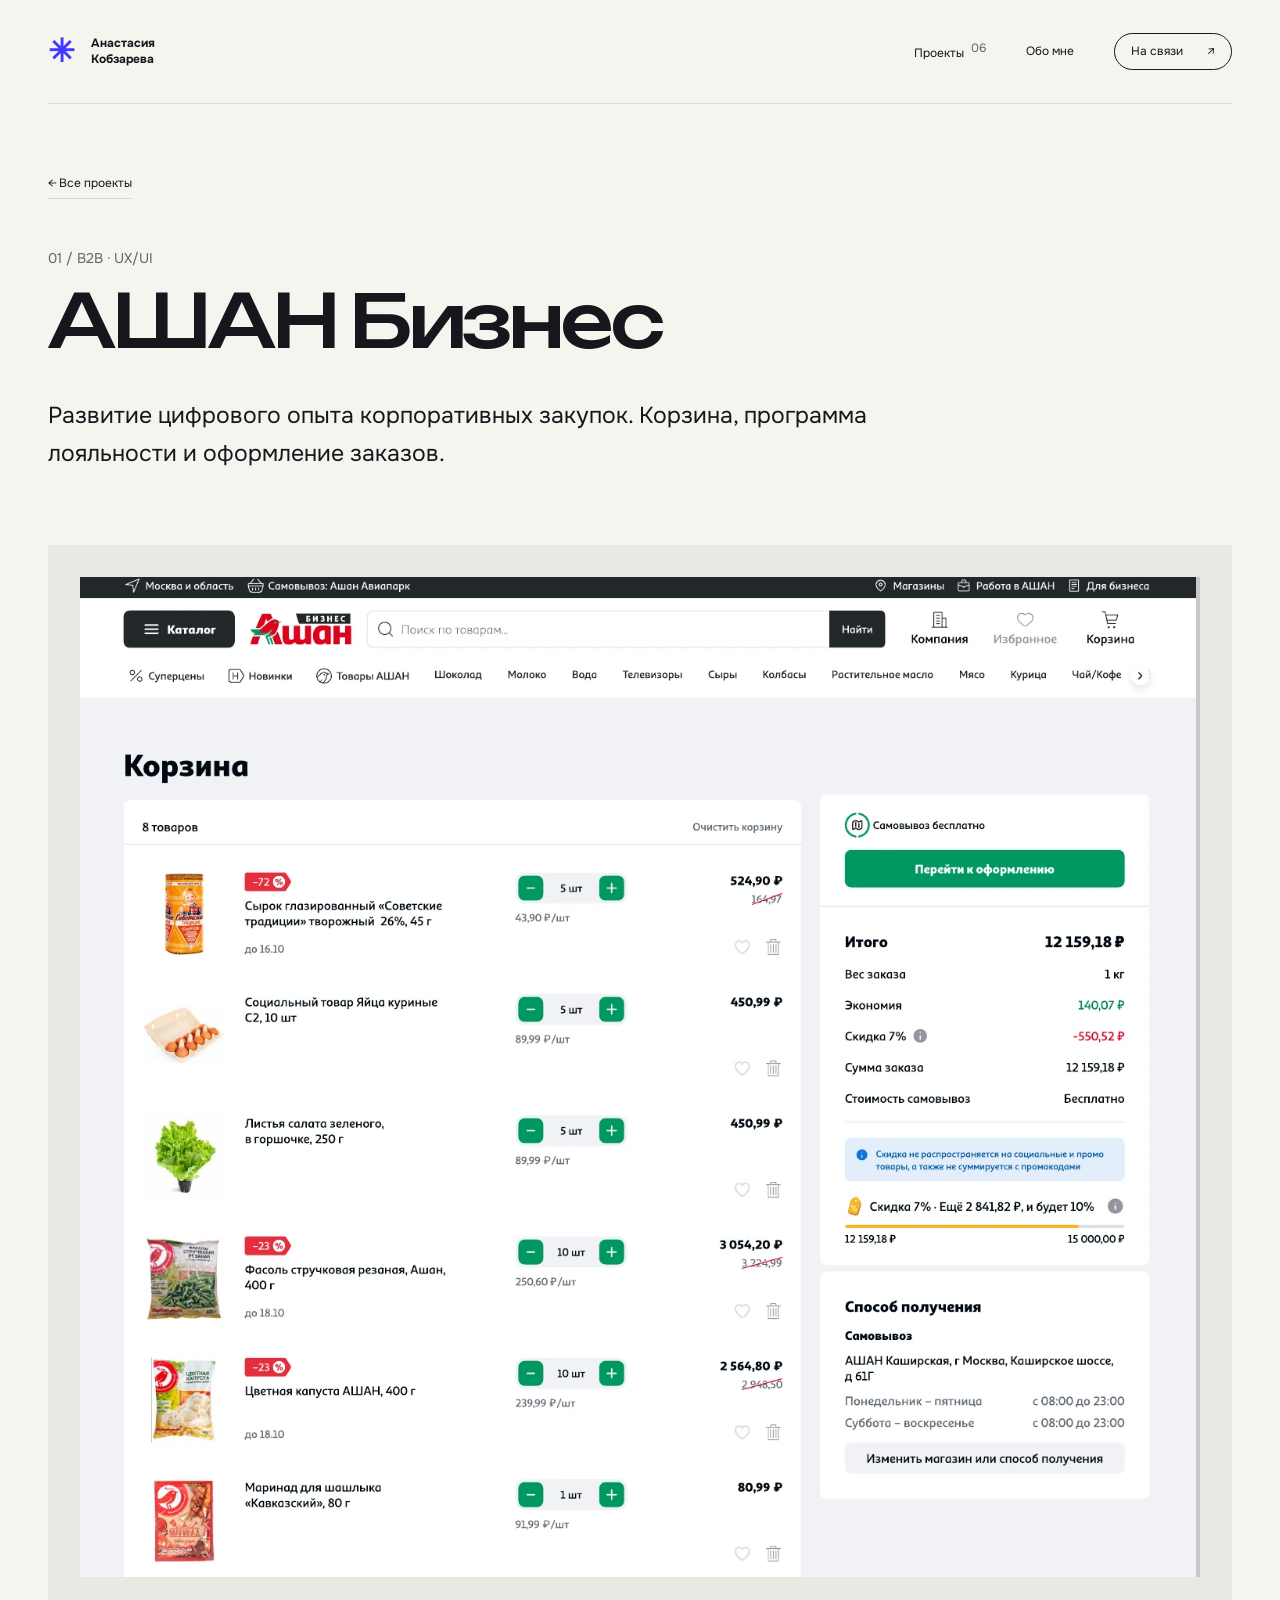
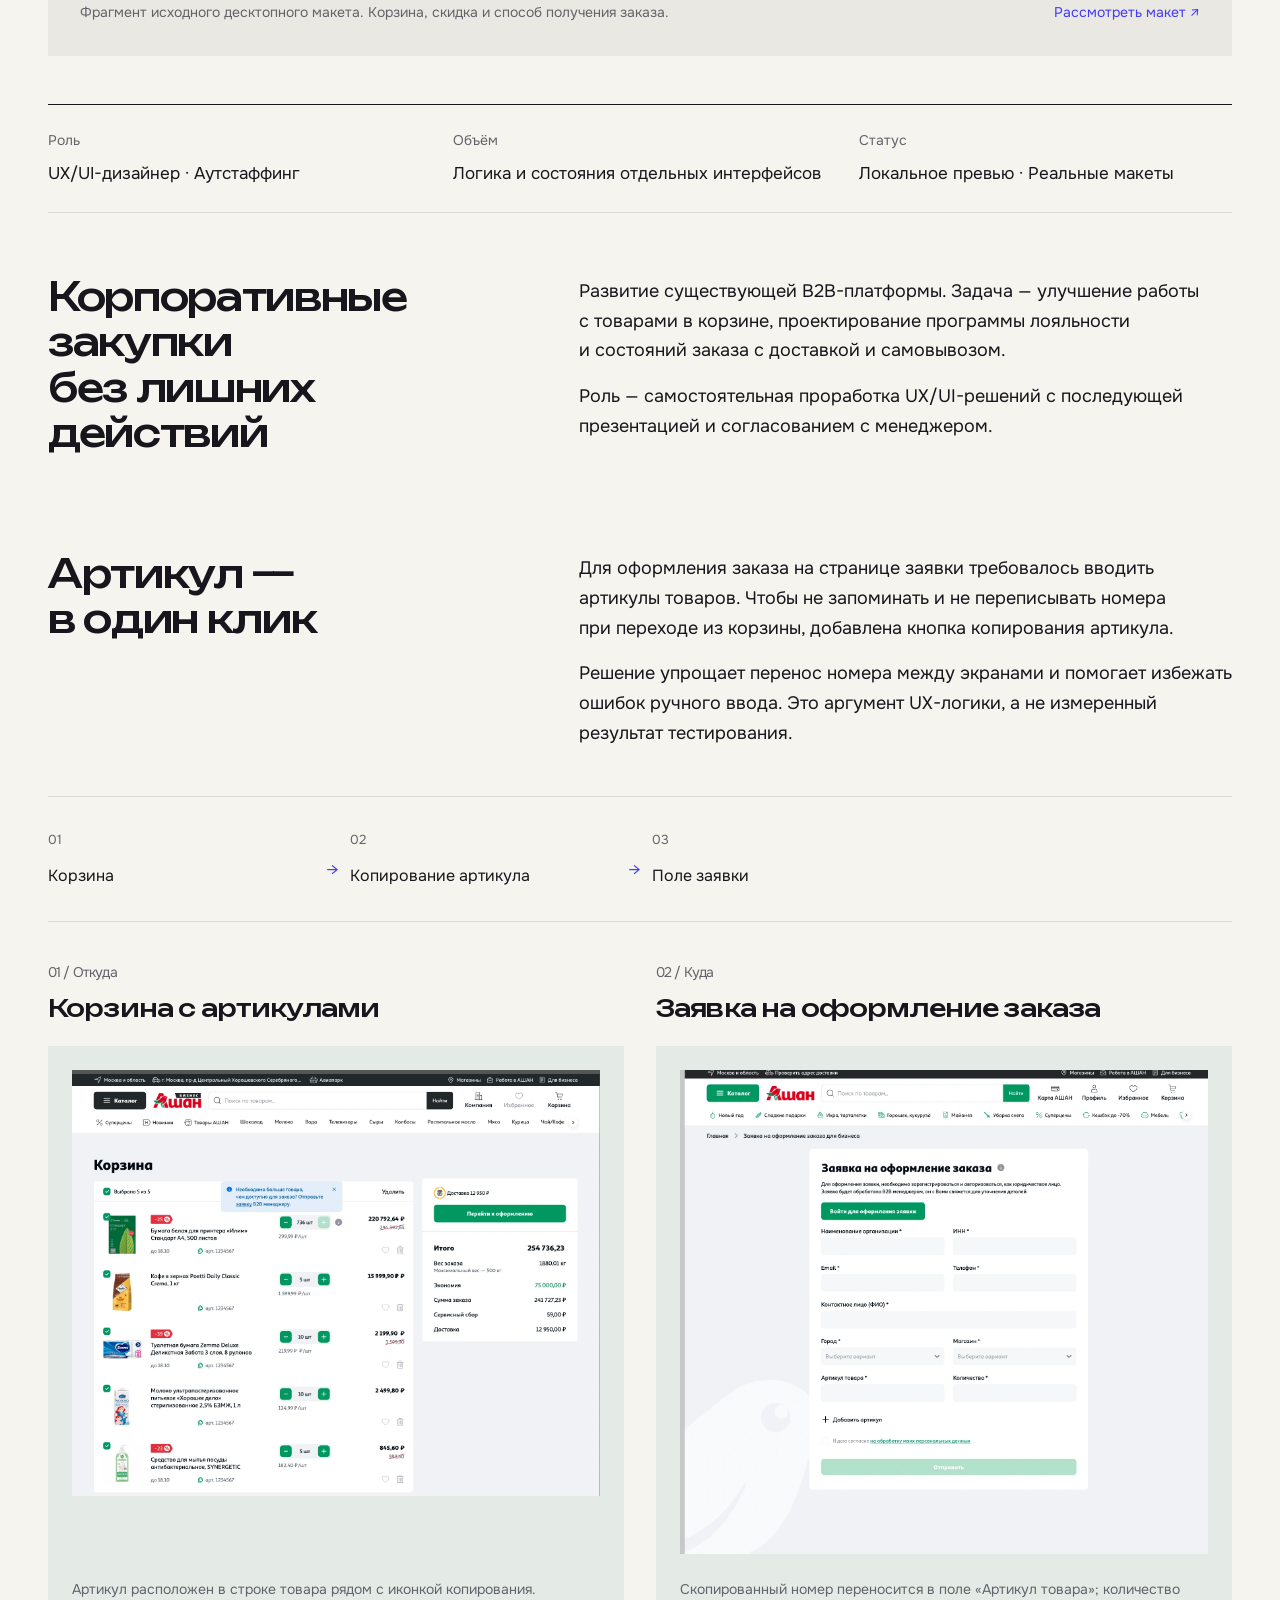
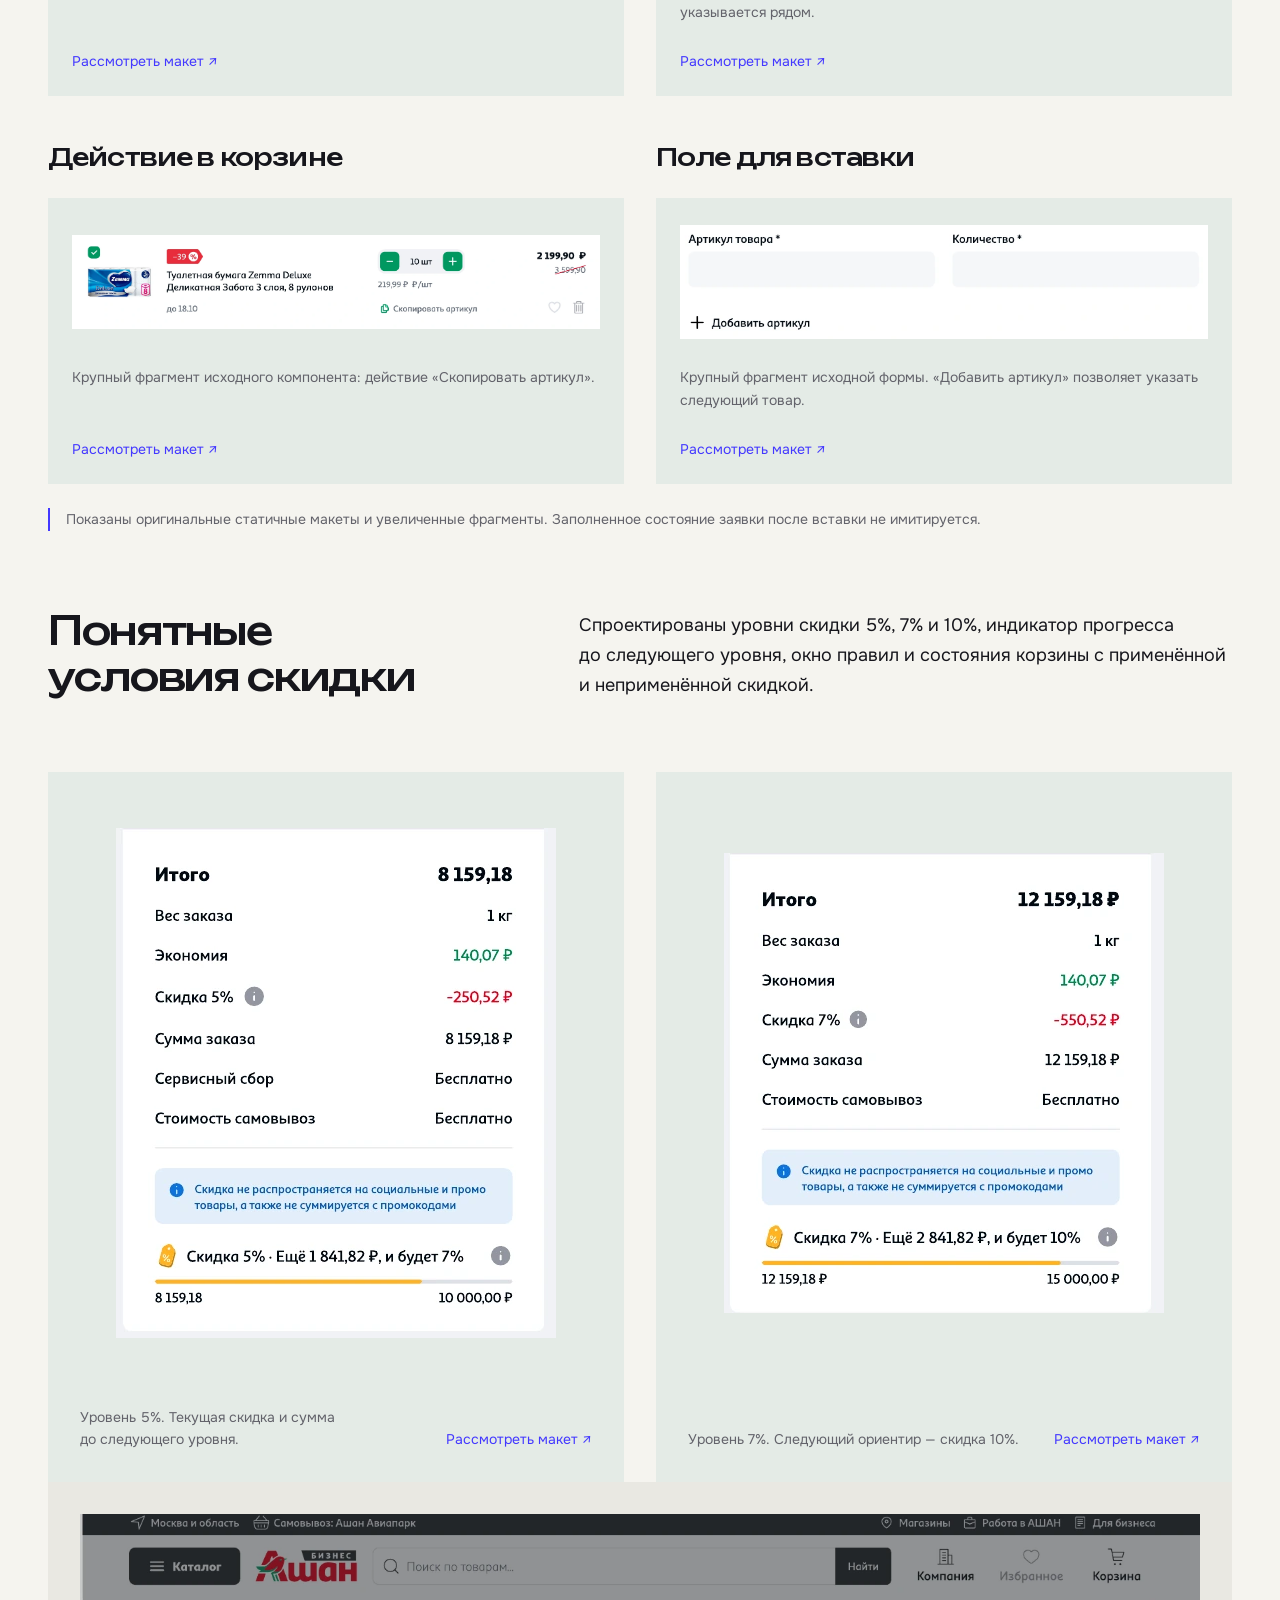
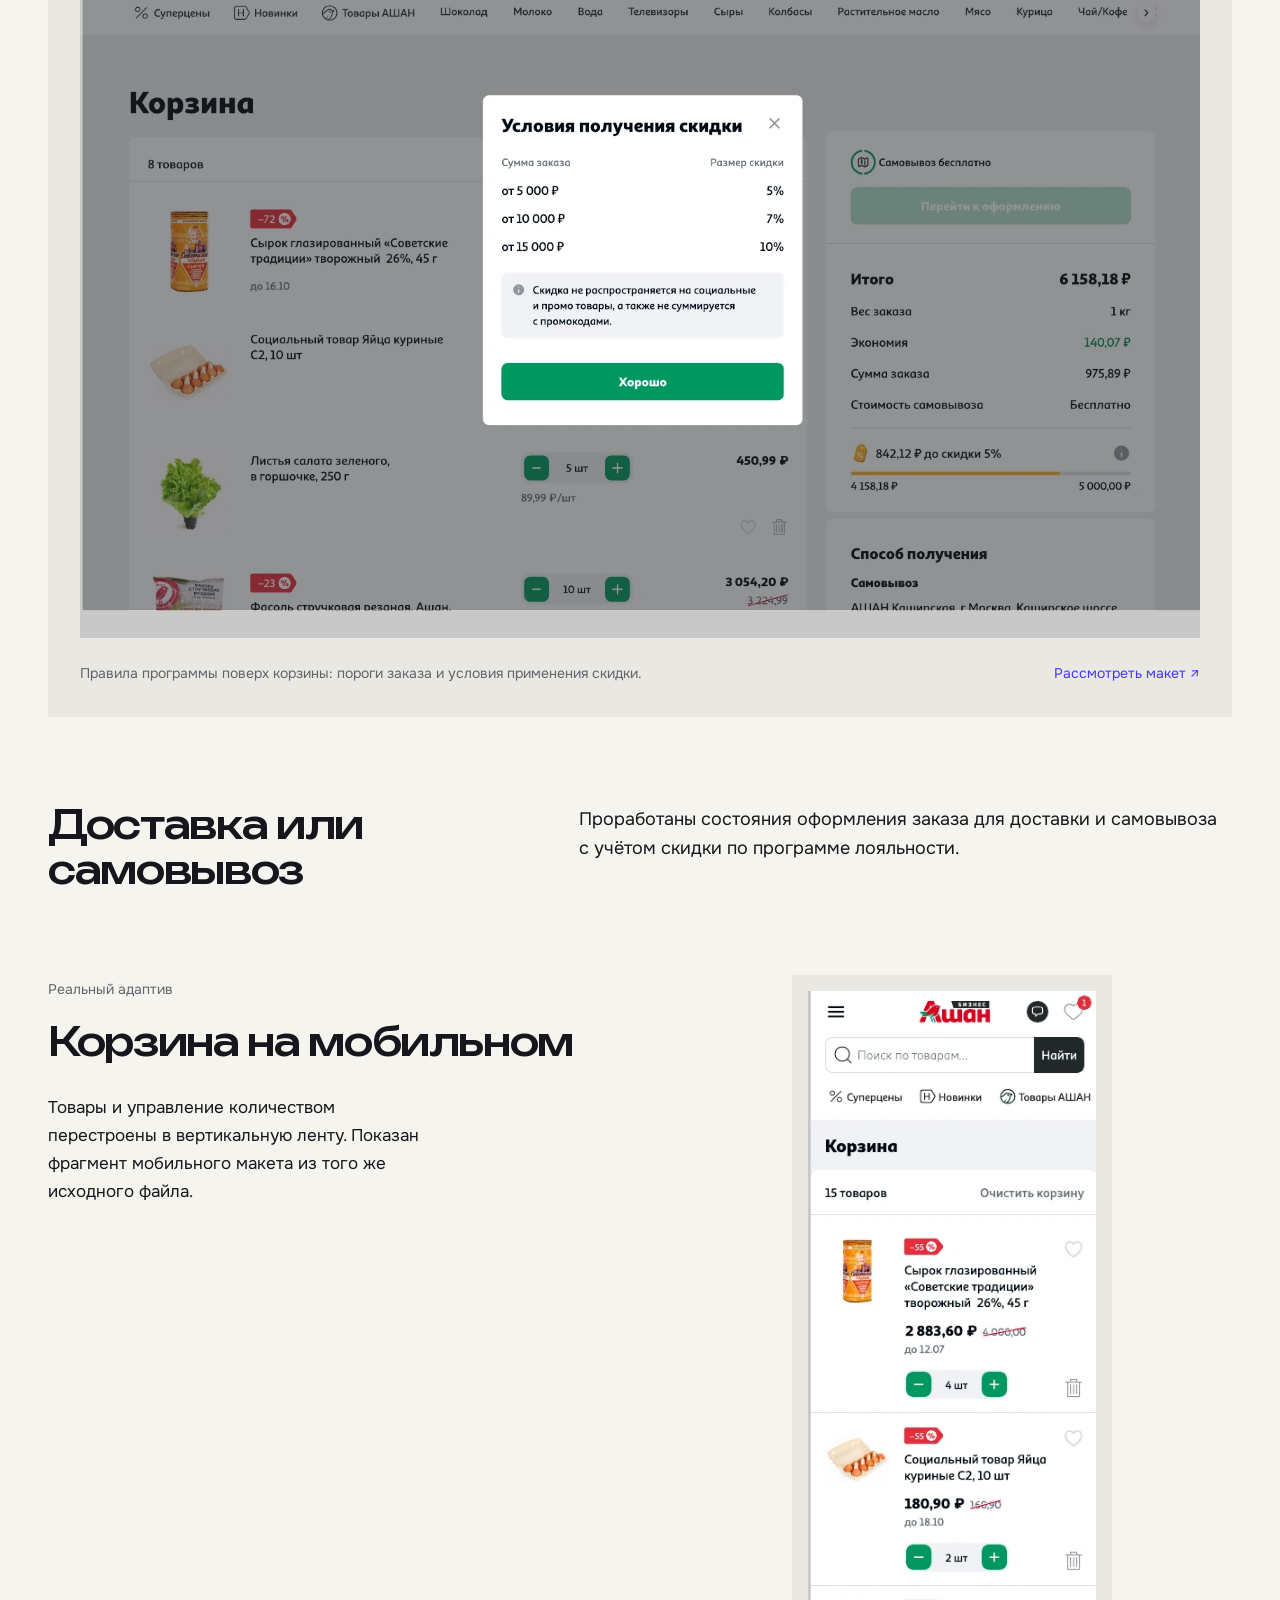
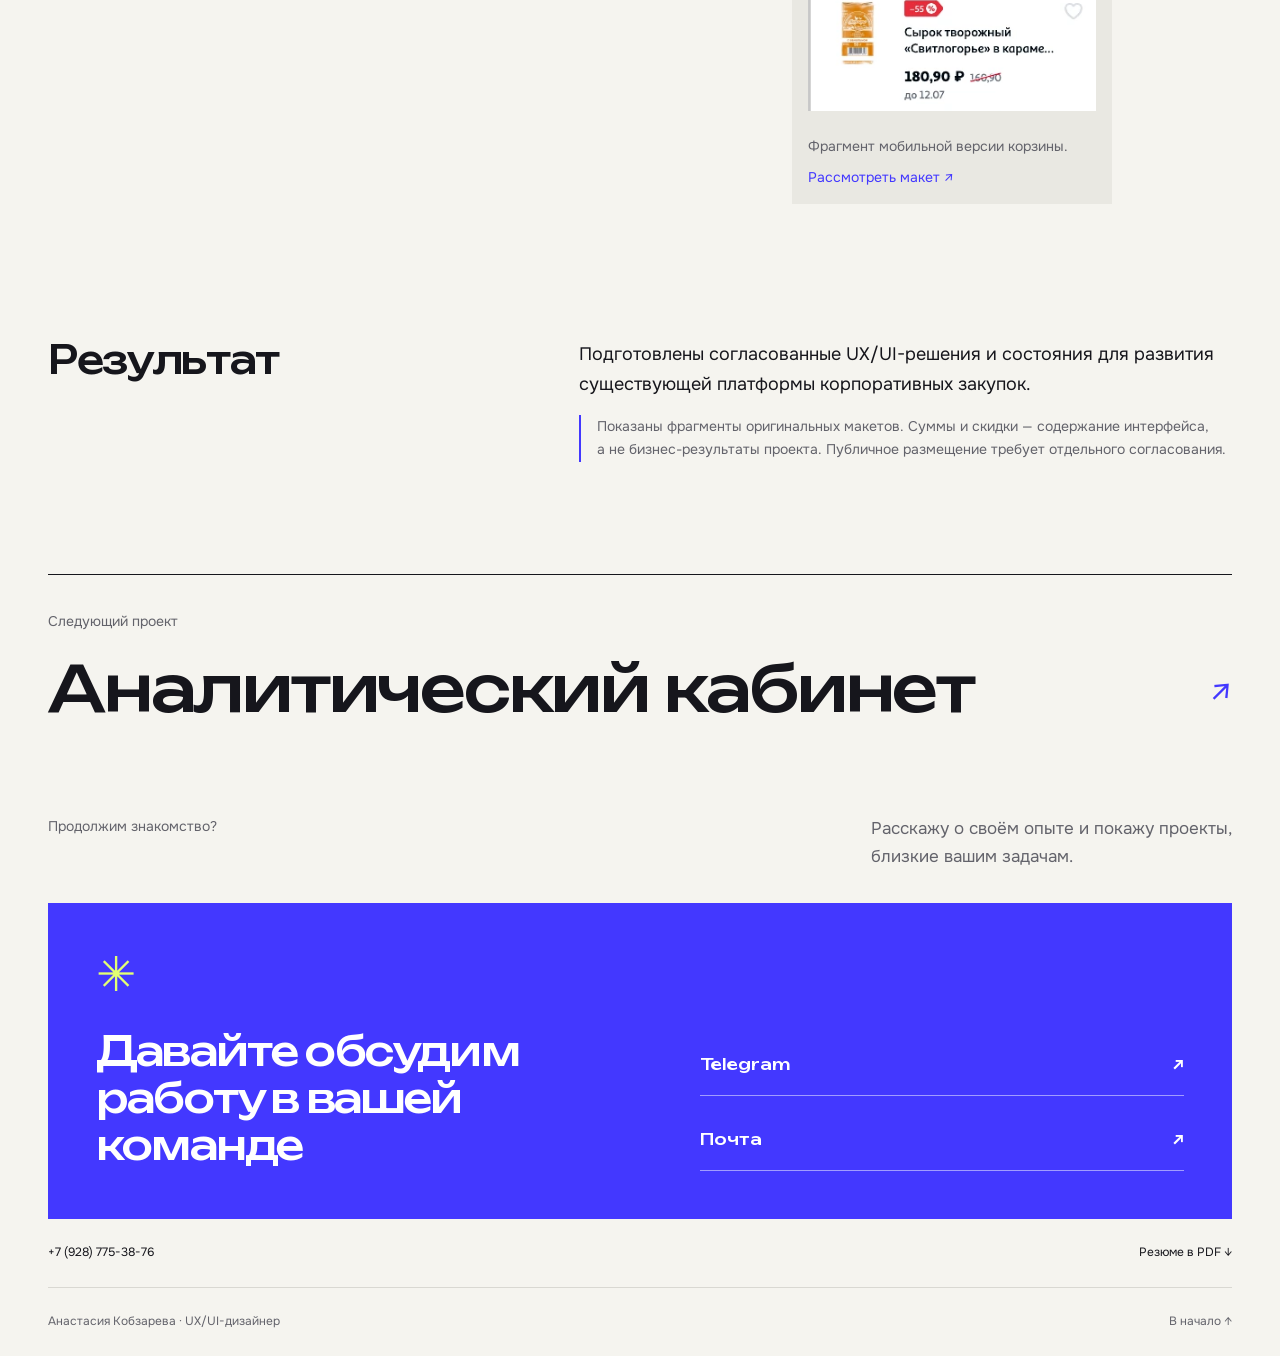
==== auchan-business.html @ 7204e486 "Portfolio update" ====
<!doctype html><html lang="ru"><head><meta charset="utf-8"><link rel="icon" href="assets/favicon.svg" type="image/svg+xml"><meta name="robots" content="noindex, nofollow"><meta name="viewport" content="width=device-width,initial-scale=1"><meta name="theme-color" content="#f5f4ef"><meta name="description" content="Развитие UX корпоративных закупок: корзина, программа лояльности и оформление заказа."><title>АШАН Бизнес — Анастасия Кобзарева</title><link rel="stylesheet" href="style.css"><link rel="stylesheet" href="portfolio-six.css"></head><body><a class="skip" href="#main">К содержанию</a><header class="header shell"><a class="signature" href="index.html" aria-label="Анастасия Кобзарева — главная"><span class="signature-symbol" aria-hidden="true">✳</span><span>Анастасия <br>Кобзарева</span></a><nav aria-label="Главная навигация"><a href="projects.html#work">Проекты <span class="nav-count">06</span></a><a href="index.html#about">Обо мне</a><a class="nav-contact" href="#contact">На связи <span>↗</span></a></nav></header><main id="main"><section class="case-header shell" id="top"><a class="back-link" href="projects.html#work">← Все проекты</a><div class="section-label">01 / B2B · UX/UI</div><h1>АШАН Бизнес</h1><p>Развитие цифрового опыта корпоративных закупок. Корзина, программа лояльности и оформление заказов.</p></section><section class="shell"><figure class="case-figure auchan-hero-figure"><button class="image-button" data-image="assets/auchan-basket.webp" data-caption="Корзина АШАН Бизнес — состояние со скидкой 7%" aria-label="Увеличить: Корзина АШАН Бизнес — состояние со скидкой 7%"><img src="assets/auchan-basket.webp" width="1432" height="1600" alt="Корзина АШАН Бизнес — состояние со скидкой 7%" loading="lazy" decoding="async"></button><figcaption>Фрагмент исходного десктопного макета. Корзина, скидка и способ получения заказа.<span>Рассмотреть макет ↗</span></figcaption></figure><dl class="case-meta"><div><dt>Роль</dt><dd>UX/UI-дизайнер · Аутстаффинг</dd></div><div><dt>Объём</dt><dd>Логика и состояния отдельных интерфейсов</dd></div><div><dt>Статус</dt><dd>Локальное превью · Реальные макеты</dd></div></dl><div class="case-story"><h2>Корпоративные закупки без лишних действий</h2><div><p>Развитие существующей B2B-платформы. Задача — улучшение работы с товарами в корзине, проектирование программы лояльности и состояний заказа с доставкой и самовывозом.</p><p>Роль — самостоятельная проработка UX/UI-решений с последующей презентацией и согласованием с менеджером.</p></div></div><div class="case-story"><h2>Артикул — в один клик</h2><div><p>Для оформления заказа на странице заявки требовалось вводить артикулы товаров. Чтобы не запоминать и не переписывать номера при переходе из корзины, добавлена кнопка копирования артикула.</p><p>Решение упрощает перенос номера между экранами и помогает избежать ошибок ручного ввода. Это аргумент UX-логики, а не измеренный результат тестирования.</p></div></div><ol class="handoff-rail"><li><span>01</span>Корзина</li><li><span>02</span>Копирование артикула</li><li><span>03</span>Поле заявки</li></ol><section class="article-flow" id="article-flow" aria-label="Перенос артикула из корзины в заявку"><div class="article-screen-grid"><div><h3><span>01 / Откуда</span>Корзина с артикулами</h3><figure class="case-figure article-figure"><button class="image-button" data-image="assets/auchan-article-cart.webp" data-caption="Корзина с артикулами товаров и кнопками копирования" aria-label="Увеличить: Корзина с артикулами товаров и кнопками копирования"><img src="assets/auchan-article-cart.webp" width="1600" height="1290" alt="Корзина с артикулами товаров и кнопками копирования" loading="lazy" decoding="async"></button><figcaption>Артикул расположен в строке товара рядом с иконкой копирования.<span>Рассмотреть макет ↗</span></figcaption></figure></div><div><h3><span>02 / Куда</span>Заявка на оформление заказа</h3><figure class="case-figure article-figure"><button class="image-button" data-image="assets/auchan-article-request.webp" data-caption="Заявка на оформление заказа — поле Артикул товара" aria-label="Увеличить: Заявка на оформление заказа — поле Артикул товара"><img src="assets/auchan-article-request.webp" width="1600" height="1467" alt="Заявка на оформление заказа — поле Артикул товара" loading="lazy" decoding="async"></button><figcaption>Скопированный номер переносится в поле «Артикул товара»; количество указывается рядом.<span>Рассмотреть макет ↗</span></figcaption></figure></div></div><div class="article-detail-grid"><div><h3>Действие в корзине</h3><figure class="case-figure article-figure"><button class="image-button" data-image="assets/auchan-article-copy.webp" data-caption="Кнопка Скопировать артикул в строке товара" aria-label="Увеличить: Кнопка Скопировать артикул в строке товара"><img src="assets/auchan-article-copy.webp" width="1549" height="277" alt="Кнопка Скопировать артикул в строке товара" loading="lazy" decoding="async"></button><figcaption>Крупный фрагмент исходного компонента: действие «Скопировать артикул».<span>Рассмотреть макет ↗</span></figcaption></figure></div><div><h3>Поле для вставки</h3><figure class="case-figure article-figure"><button class="image-button" data-image="assets/auchan-article-field.webp" data-caption="Поле Артикул товара и количество в заявке" aria-label="Увеличить: Поле Артикул товара и количество в заявке"><img src="assets/auchan-article-field.webp" width="800" height="172" alt="Поле Артикул товара и количество в заявке" loading="lazy" decoding="async"></button><figcaption>Крупный фрагмент исходной формы. «Добавить артикул» позволяет указать следующий товар.<span>Рассмотреть макет ↗</span></figcaption></figure></div></div><p class="case-note">Показаны оригинальные статичные макеты и увеличенные фрагменты. Заполненное состояние заявки после вставки не имитируется.</p></section><div class="case-story"><h2>Понятные условия скидки</h2><div><p>Спроектированы уровни скидки 5%, 7% и 10%, индикатор прогресса до следующего уровня, окно правил и состояния корзины с применённой и неприменённой скидкой.</p></div></div><div class="auchan-detail-grid"><figure class="case-figure auchan-detail"><button class="image-button" data-image="assets/auchan-loyalty-5.webp" data-caption="Применённая скидка 5% и прогресс до 7%" aria-label="Увеличить: Применённая скидка 5% и прогресс до 7%"><img src="assets/auchan-loyalty-5.webp" width="440" height="510" alt="Применённая скидка 5% и прогресс до 7%" loading="lazy" decoding="async"></button><figcaption>Уровень 5%. Текущая скидка и сумма до следующего уровня.<span>Рассмотреть макет ↗</span></figcaption></figure><figure class="case-figure auchan-detail"><button class="image-button" data-image="assets/auchan-loyalty-7.webp" data-caption="Применённая скидка 7% и прогресс до 10%" aria-label="Увеличить: Применённая скидка 7% и прогресс до 10%"><img src="assets/auchan-loyalty-7.webp" width="440" height="460" alt="Применённая скидка 7% и прогресс до 10%" loading="lazy" decoding="async"></button><figcaption>Уровень 7%. Следующий ориентир — скидка 10%.<span>Рассмотреть макет ↗</span></figcaption></figure></div><figure class="case-figure "><button class="image-button" data-image="assets/auchan-rules.webp" data-caption="Окно условий получения скидки 5%, 7% и 10%" aria-label="Увеличить: Окно условий получения скидки 5%, 7% и 10%"><img src="assets/auchan-rules.webp" width="1600" height="1034" alt="Окно условий получения скидки 5%, 7% и 10%" loading="lazy" decoding="async"></button><figcaption>Правила программы поверх корзины: пороги заказа и условия применения скидки.<span>Рассмотреть макет ↗</span></figcaption></figure><div class="case-story"><h2>Доставка или самовывоз</h2><div><p>Проработаны состояния оформления заказа для доставки и самовывоза с учётом скидки по программе лояльности.</p></div></div><div class="school-responsive"><div><span class="eyebrow">Реальный адаптив</span><h2>Корзина на мобильном</h2><p>Товары и управление количеством перестроены в вертикальную ленту. Показан фрагмент мобильного макета из того же исходного файла.</p></div><figure class="case-figure mobile-figure auchan-mobile-figure"><button class="image-button" data-image="assets/auchan-mobile.webp" data-caption="Мобильный макет корзины АШАН Бизнес" aria-label="Увеличить: Мобильный макет корзины АШАН Бизнес"><img src="assets/auchan-mobile.webp" width="320" height="1800" alt="Мобильный макет корзины АШАН Бизнес" loading="lazy" decoding="async"></button><figcaption>Фрагмент мобильной версии корзины.<span>Рассмотреть макет ↗</span></figcaption></figure></div><div class="case-story"><h2>Результат</h2><div><p>Подготовлены согласованные UX/UI-решения и состояния для развития существующей платформы корпоративных закупок.</p><p class="case-note">Показаны фрагменты оригинальных макетов. Суммы и скидки — содержание интерфейса, а не бизнес-результаты проекта. Публичное размещение требует отдельного согласования.</p></div></div></section><section class="next-case shell"><span class="section-label">Следующий проект</span><a href="university.html"><h2>Аналитический кабинет</h2><span>↗</span></a></section></main><dialog class="image-dialog" aria-labelledby="image-dialog-title"><div class="image-toolbar"><span id="image-dialog-title">Просмотр макета</span><div><button type="button" data-zoom="out" aria-label="Уменьшить изображение">−</button><button type="button" data-zoom="fit">Вписать</button><button type="button" data-zoom="in" aria-label="Увеличить изображение">+</button><button type="button" class="close-image" aria-label="Закрыть просмотр макета">Закрыть ×</button></div></div><div class="image-viewport" tabindex="0" aria-label="Макет. Прокрутите, чтобы рассмотреть детали"><img alt=""></div></dialog><section class="contact shell" id="contact"><div class="contact-intro"><span class="eyebrow">Продолжим знакомство?</span><p>Расскажу о своём опыте и покажу проекты, <br>близкие вашим задачам.</p></div><div class="contact-panel"><div><span class="contact-star" aria-hidden="true">✳</span><h2 class="contact-title"><span>Давайте обсудим</span><span>работу в вашей</span><span>команде</span></h2></div><div class="contact-links"><a href="https://t.me/Anastasia_Website" target="_blank" rel="noopener noreferrer">Telegram <span>↗</span></a><a href="mailto:nastasyshka1@gmail.com">Почта <span>↗</span></a></div></div><div class="contact-foot"><a href="tel:+79287753876">+7 (928) 775-38-76</a><a href="assets/Anastasia-Kobzareva-Resume.pdf" download>Резюме в PDF ↓</a></div></section><footer class="shell footer"><span>Анастасия Кобзарева · UX/UI-дизайнер</span><a href="#top">В начало ↑</a></footer><script src="script.js"></script></body></html>
---- style.css ----
@font-face{font-family:Bounded;src:url('assets/Bounded-Medium.ttf');font-weight:500;font-display:swap}@font-face{font-family:Onest;src:url('assets/Onest-Regular.ttf');font-weight:400;font-display:swap}@font-face{font-family:Onest;src:url('assets/Onest-Bold.ttf');font-weight:700;font-display:swap}
:root{--paper:#f5f4ef;--ink:#16161c;--blue:#4338ff;--lime:#e3ff73;--line:#d9d8d2;--muted:#63636b;--white:#fff}*{box-sizing:border-box}html{scroll-behavior:smooth;scroll-padding-top:32px}body{margin:0;font:14px/1.65 Onest,sans-serif;background:var(--paper);color:var(--ink)}h1,h2,h3,p,figure,dl,dd{margin:0}h1,h2,h3{font-family:Bounded,sans-serif;font-weight:500;line-height:1.32;letter-spacing:-.035em}h1{font-size:32px}h2{font-size:24px}h3{font-size:16px}a{color:inherit;text-decoration:none}button{font:inherit;color:inherit}a,button{-webkit-tap-highlight-color:transparent}a:focus-visible,button:focus-visible,[tabindex]:focus-visible{outline:3px solid var(--blue);outline-offset:5px}button{cursor:pointer}.shell{width:min(1280px,calc(100% - 96px));margin-inline:auto}.skip{position:fixed;left:16px;top:-100px;background:var(--lime);color:var(--ink);padding:16px;z-index:20}.skip:focus{top:16px}.header{display:flex;justify-content:space-between;align-items:center;height:104px;border-bottom:1px solid var(--line)}.signature{display:flex;gap:16px;align-items:center;font-weight:700;font-size:12px;line-height:1.3}.signature-symbol{font-size:32px;line-height:1;color:var(--blue);transition:transform .5s}.signature:hover .signature-symbol{transform:rotate(90deg)}nav{display:flex;gap:40px;align-items:center;font-size:12px}.nav-count{font-size:12px;color:var(--muted);vertical-align:super;margin-left:4px}.nav-contact{border:1px solid currentColor;border-radius:40px;padding:8px 16px;display:flex;gap:24px}nav a:hover{color:var(--blue)}.home{background:var(--paper)}.home .header{position:relative;border-color:#ffffff24;color:var(--white);z-index:1}.home .signature-symbol{color:var(--lime)}.home .nav-count{color:#b6b6c1}.home nav a:hover{color:var(--lime)}.home::before{content:'';position:absolute;left:0;right:0;top:0;height:744px;background:var(--ink);z-index:-1}.hero{color:white;padding-top:24px}.hero-topline{display:flex;justify-content:space-between;gap:24px;font-size:12px;color:#b6b6c1}.status{display:flex;align-items:center;gap:8px}.status i{width:6px;height:6px;background:var(--lime);border-radius:50%;box-shadow:0 0 0 4px #e3ff7315}.hero-body{display:grid;grid-template-columns:5fr 7fr;gap:32px;min-height:496px;align-items:center;padding:24px 0}.hero-copy{position:relative;z-index:2}.hero-name{display:block;font-size:14px;color:#c6c6d0;margin-bottom:16px}.hero-copy h1{margin-bottom:24px}.hero-copy p{color:#c6c6d0}.hero-copy .button{margin-top:32px}.button{display:inline-flex;align-items:center;justify-content:space-between;gap:40px;background:var(--ink);color:white;padding:16px 24px;min-height:56px;border:0;border-radius:3px;transition:transform .25s,background .25s}.button:hover{transform:translateY(-3px);background:var(--blue)}.button-lime{background:var(--lime);color:var(--ink)}.button-lime:hover{background:#edffab}.resume-link{display:block;font-size:12px;color:#c6c6d0;margin-top:16px;width:max-content}.resume-link:hover{color:white;text-decoration:underline;text-underline-offset:5px}.workbench{position:relative;height:448px;isolation:isolate}.bench-grid{position:absolute;inset:16px -16px;background-image:radial-gradient(#ffffff26 1px,transparent 1px);background-size:24px 24px;mask-image:radial-gradient(ellipse,#000 40%,transparent 75%)}.bench-screen{position:absolute;display:block;background:#fff;border:6px solid #fff;box-shadow:0 24px 48px #0005;border-radius:8px;overflow:hidden;color:var(--ink);transition:transform .5s,box-shadow .5s}.bench-screen img{width:100%;display:block;pointer-events:none}.bench-screen>span{display:flex;align-items:center;padding:8px;font-size:12px;background:#fff;position:relative;z-index:1;line-height:1.3}.bench-talent{width:56%;left:0;top:56px;transform:rotate(-12deg);z-index:1}.bench-talent img{height:168px;object-fit:cover;object-position:top}.bench-marketing{width:64%;right:0;top:32px;transform:rotate(8deg);z-index:2}.bench-marketing img{height:176px;object-fit:cover;object-position:top}.bench-interface{width:58%;left:16%;top:216px;transform:rotate(-4deg);z-index:3}.bench-interface img{height:152px;object-fit:cover;object-position:center 70%}.bench-screen:hover,.bench-screen:focus-visible{transform:rotate(0) translateY(-12px);z-index:5;box-shadow:0 32px 64px #0008}.bench-sticker{position:absolute;left:4%;top:264px;font-size:64px;line-height:1;color:var(--lime);z-index:4;transform:rotate(14deg);pointer-events:none}.bench-hint{position:absolute;right:0;bottom:-8px;font-size:12px;color:#b6b6c1}.hero-foot{display:flex;align-items:center;justify-content:space-between;padding:24px 0;border-top:1px solid #ffffff24;font-size:12px;color:#b6b6c1}.hero-foot a{color:#fff}.hero-foot a>span{color:var(--lime);margin-left:16px}.hero a:focus-visible,.home .header a:focus-visible{outline-color:var(--lime)}.selected{padding-top:112px;padding-bottom:64px}.section-heading{display:grid;grid-template-columns:1fr 2fr 1fr;gap:32px;align-items:start;margin-bottom:48px}.eyebrow,.section-label{font-size:12px;color:var(--muted)}.section-heading h2{max-width:480px}.section-aside{font-size:12px;color:var(--muted);justify-self:end}.project-grid{display:grid;grid-template-columns:repeat(12,1fr);column-gap:32px;row-gap:80px}.project{min-width:0;grid-column:span 7}.project:nth-child(2){grid-column:span 5;margin-top:112px}.project:nth-child(3){grid-column:span 5;margin-top:-80px}.project:nth-child(4){grid-column:span 7;margin-top:32px}.project-link{display:block}.project-top{display:flex;align-items:center;gap:16px;font-size:12px;padding:16px 0;border-top:1px solid var(--ink)}.project-number{color:var(--blue);font-weight:700}.project-link-arrow{margin-left:auto;font-size:24px;line-height:1;transition:transform .3s}.project-link:hover .project-link-arrow{transform:translate(4px,-4px);color:var(--blue)}.project-stage{position:relative;background:#e2e1da;overflow:hidden;aspect-ratio:1.3;display:flex;align-items:center;justify-content:center}.project-image{width:90%;transition:transform .65s;position:relative}.project-image img{display:block;width:100%;height:auto;box-shadow:0 16px 48px #0002}.project-link:hover .project-image{transform:scale(1.025) translateY(-8px)}.project-note{position:absolute;top:24px;left:24px;font-size:12px;padding:8px 12px;background:#fff;color:var(--ink);border-radius:2px;box-shadow:0 4px 16px #0001;max-width:calc(100% - 48px)}.project-open{position:absolute;right:16px;bottom:16px;padding:12px 16px;background:var(--ink);color:#fff;font-size:12px;border-radius:32px;transform:translateY(64px);transition:transform .35s}.project-link:hover .project-open,.project-link:focus-visible .project-open{transform:translateY(0)}.project.university .project-stage{background:#c6c1ff}.project.university .project-image{width:84%;height:80%;overflow:hidden;transform:rotate(-4deg);border-radius:4px;box-shadow:0 16px 48px #0002}.project.university .project-image img{position:relative;top:-26%;box-shadow:none}.project.university .project-link:hover .project-image{transform:rotate(-1deg) scale(1.025)}.project.talent .project-stage{background:#d5e8d5}.project.talent .project-image{width:100%;transform:rotate(5deg) scale(1.12)}.project.talent .project-link:hover .project-image{transform:rotate(1deg) scale(1.15)}.project.talent .project-note{top:auto;bottom:24px}.project.marketing .project-stage{background:#e6e3ed}.project.marketing .project-image{width:120%;flex-shrink:0;transform:rotate(-6deg)}.project.marketing .project-link:hover .project-image{transform:rotate(-2deg) scale(1.025)}.project.marketing .project-note{top:auto;bottom:24px}.project.ai .project-stage{background:#22232d}.project.ai .project-image{width:94%;transform:rotate(4deg)}.project.ai .project-link:hover .project-image{transform:rotate(0) scale(1.025)}.project-title{margin-top:24px;display:flex;flex-direction:column;gap:16px}.project-title h2{font-size:24px}.project-role{font-size:12px;color:var(--muted)}.project-description{margin-top:8px;max-width:480px}.approach{border-top:1px solid var(--ink);border-bottom:1px solid var(--ink);padding:48px 0;display:grid;grid-template-columns:1fr 2fr 1fr;gap:32px;align-items:start;margin-top:16px}.approach-symbol{font-size:64px;line-height:1;color:var(--blue)}.approach h2{margin:16px 0 24px}.approach p{max-width:560px;color:var(--muted)}.approach-link{font-size:12px;border-bottom:1px solid var(--ink);padding:8px 0;display:flex;gap:16px;align-items:center;justify-content:space-between;align-self:end}.approach-link:hover{color:var(--blue);border-color:var(--blue)}.about{padding-top:112px;padding-bottom:80px}.about-grid{display:grid;grid-template-columns:1fr 1fr;gap:96px}.about-intro{background:var(--lime);padding:40px;align-self:start;position:relative}.about-mark{display:block;font-size:48px;line-height:1;margin-bottom:40px}.about-intro h3{margin-bottom:24px}.about-intro p{margin-bottom:32px}.text-link,.plain-link{display:inline-block;border-bottom:1px solid currentColor;padding-bottom:4px}.text-link:hover,.plain-link:hover{color:var(--blue)}.job{border-top:1px solid var(--line);padding:24px 0}.job h3{margin:8px 0 16px}.job h3 span{display:block;font:12px Onest;margin-top:8px;color:var(--muted)}.job p{color:var(--muted);margin-top:16px}.job:first-child{border-top:1px solid var(--ink)}.skills{margin-top:48px;padding-top:24px;border-top:1px solid var(--line);display:flex;gap:16px 40px;flex-wrap:wrap;font-size:12px}.contact{padding-bottom:0}.contact-intro{display:flex;justify-content:space-between;align-items:start;gap:32px;margin-bottom:32px}.contact-intro p{color:var(--muted);max-width:480px}.contact-panel{background:var(--blue);color:#fff;display:grid;grid-template-columns:1fr 1fr;gap:64px;padding:48px;overflow:hidden;position:relative}.contact-panel h2{font-size:24px;max-width:480px;position:relative;z-index:1}.contact-star{display:block;font-size:48px;line-height:1;margin-bottom:32px;color:var(--lime)}.contact-links{display:flex;flex-direction:column;gap:16px;justify-content:flex-end}.contact-links a{display:flex;align-items:center;justify-content:space-between;border-bottom:1px solid #ffffff80;padding:16px 0;font-family:Bounded;font-size:16px}.contact-links a:hover span{transform:translate(4px,-4px)}.contact-links span{transition:transform .25s}.contact-links a:focus-visible{outline-color:var(--lime)}.contact-foot{display:flex;justify-content:space-between;padding:24px 0;border-bottom:1px solid var(--line);font-size:12px}.contact-foot a:hover{text-decoration:underline;text-underline-offset:5px}.footer{display:flex;justify-content:space-between;gap:24px;padding:24px 0;font-size:12px;color:var(--muted)}
.case-header{padding:32px 0 48px}.back-link{font-size:12px;display:inline-flex;margin-bottom:48px;padding-bottom:4px;border-bottom:1px solid var(--line)}.back-link:hover{color:var(--blue);border-color:var(--blue)}.case-header h1{font-size:32px;margin:16px 0 24px;max-width:920px;word-break:normal;overflow-wrap:normal}.case-header>p{max-width:640px}.case-meta{display:grid;grid-template-columns:repeat(3,1fr);gap:32px;border-top:1px solid var(--ink);border-bottom:1px solid var(--line);padding:24px 0}.case-meta dt{font-size:12px;color:var(--muted);margin-bottom:8px}.case-story{display:grid;grid-template-columns:1fr 1.4fr;gap:64px;padding:64px 0 40px}.case-story h2{max-width:400px}.case-story p{margin-bottom:16px;max-width:640px}.case-story .button{margin-top:16px}.case-figure{background:#e9e8e2;padding:32px;margin:0 0 24px}.image-button{display:block;width:100%;border:0;background:transparent;padding:0;cursor:zoom-in}.image-button img{display:block;width:100%;height:auto}.case-figure figcaption{font-size:12px;color:var(--muted);display:flex;justify-content:space-between;gap:32px;padding-top:24px}.case-figure figcaption span{white-space:nowrap;color:var(--blue)}.next-case{border-top:1px solid var(--ink);padding-top:32px;padding-bottom:80px;margin-top:64px}.next-case>a{display:flex;align-items:center;justify-content:space-between;gap:32px;margin-top:16px}.next-case>a>span{font-size:32px;color:var(--blue)}.process-list{list-style:none;margin:24px 0 0;padding:0}.process-list li{display:grid;grid-template-columns:1fr 3fr;gap:32px;padding:40px 0;border-bottom:1px solid var(--line)}.process-list li>span{font-size:12px;color:var(--blue)}.process-list h2{margin-bottom:24px}.process-list p{max-width:640px}.image-dialog{margin:0;inset:0;width:100vw;height:100dvh;max-width:none;max-height:none;border:0;padding:0;background:var(--ink);color:white;overflow:hidden}.image-dialog::backdrop{background:#16161ce6}.image-toolbar{display:flex;align-items:center;justify-content:space-between;gap:24px;padding:16px 24px;border-bottom:1px solid #ffffff30;min-height:80px}.image-toolbar>span{font-size:12px;max-width:45%}.image-toolbar>div{display:flex;gap:8px;align-items:center}.image-toolbar button{border:1px solid #ffffff60;background:transparent;color:#fff;padding:8px 12px;min-height:40px;font-size:12px;border-radius:3px}.image-toolbar button:hover{background:var(--blue);border-color:var(--blue)}.image-toolbar button:focus-visible{outline-color:var(--lime)}.image-viewport{overflow:auto;height:calc(100dvh - 80px);padding:24px;overscroll-behavior:contain;touch-action:pan-x pan-y}.image-viewport img{display:block;max-width:none;height:auto;margin:auto;background:#fff;transform-origin:top left}.image-viewport:focus-visible{outline-offset:-5px;outline-color:var(--lime)}
.reveal-ready .reveal-item{opacity:0;transform:translateY(24px);transition:opacity .65s,transform .65s}.reveal-ready .reveal-item.is-visible{opacity:1;transform:none}.read-progress{position:fixed;top:0;left:0;height:3px;background:var(--blue);width:0;z-index:50;pointer-events:none}
@media(min-width:1500px){.hero-body{min-height:528px}.home::before{height:776px}.bench-talent img{height:200px}.bench-marketing img{height:200px}.bench-interface{top:240px}}
@media(max-width:1000px){.shell{width:calc(100% - 48px)}.hero-body{gap:24px;grid-template-columns:5fr 6fr}.workbench{height:424px}.bench-talent{width:66%;top:56px}.bench-marketing{width:72%;top:120px;right:-4%}.bench-interface{left:12%;top:232px;width:76%}.bench-talent img,.bench-marketing img{height:144px}.bench-interface img{height:136px}.bench-sticker{left:-4%;top:240px;font-size:48px}.bench-hint{font-size:12px;bottom:0}.hero-copy h1{font-size:32px;letter-spacing:-.045em}.section-heading{grid-template-columns:1fr 2fr}.section-aside{display:none}.project-grid{column-gap:24px;row-gap:64px}.project:nth-child(2){margin-top:80px}.project:nth-child(3){margin-top:-40px}.project-title h2 br{display:none}.project-note{left:16px;top:16px;max-width:calc(100% - 32px);padding:8px}.about-grid{gap:48px}.about-intro{padding:32px}.approach{grid-template-columns:1fr 3fr}.approach-link{grid-column:2}.contact-panel{padding:32px;gap:40px}.case-story{gap:40px}.case-figure{padding:24px}}
@media(max-width:700px){.shell{width:calc(100% - 32px)}.header{height:88px}.signature{gap:8px}.signature-symbol{font-size:24px}nav{gap:16px}nav a:nth-child(2){display:none}.nav-contact{padding:8px 12px;gap:16px}.hero{padding-top:24px}.hero-edition{display:none}.hero-body{grid-template-columns:1fr;padding:32px 0 24px;gap:16px}.hero-copy h1{margin-bottom:16px}.hero-copy p br:first-child{display:none}.hero-copy .button{margin-top:24px}.resume-link{display:inline-block;margin-left:16px}.workbench{height:344px;margin:16px 16px 0}.bench-talent{top:16px;left:0;width:58%}.bench-marketing{top:48px;right:0;width:66%}.bench-interface{width:64%;left:16%;top:176px}.bench-screen{border-width:4px}.bench-talent img,.bench-marketing img{height:112px}.bench-interface img{height:104px}.bench-screen>span{font-size:12px;padding:8px 4px}.bench-sticker{top:196px;left:0;font-size:48px}.bench-hint{bottom:0}.hero-foot{align-items:flex-start;gap:24px;padding:24px 0}.hero-foot>span{max-width:120px}.hero-foot>a{max-width:152px;text-align:right}.home::before{height:1000px}.selected{padding-top:112px}.section-heading{grid-template-columns:1fr;gap:16px;margin-bottom:32px}.project-grid{display:block}.project{margin:0 0 48px!important}.project-stage{aspect-ratio:1.28}.project-top{padding:12px 0}.project-title{margin-top:16px;gap:8px}.project-title h2 br{display:initial}.project-description{margin-top:8px}.project-open{transform:none;padding:8px 16px}.project-note{font-size:12px;max-width:60%}.project.talent .project-note,.project.marketing .project-note{bottom:auto;top:16px}.project.talent .project-stage,.project.marketing .project-stage{aspect-ratio:1.3}.project.talent .project-image{width:100%;transform:rotate(5deg) scale(1.04)}.project.marketing .project-image{width:116%}.selected{padding-bottom:0}.approach{padding:32px 0;grid-template-columns:40px 1fr;gap:16px}.approach-symbol{font-size:40px}.approach h2{margin-top:16px}.approach p{color:var(--muted)}.about{padding:64px 0 48px}.about-grid{grid-template-columns:1fr;gap:32px}.about-intro{padding:24px}.about-mark{font-size:40px;margin-bottom:24px}.about-intro p{margin-bottom:24px}.skills{margin-top:24px;gap:8px 24px}.contact-intro{flex-direction:column;gap:16px;margin-bottom:24px}.contact-intro br{display:none}.contact-panel{grid-template-columns:1fr;padding:24px;gap:32px}.contact-panel h2 br{display:none}.contact-star{font-size:40px;margin-bottom:24px}.contact-links{gap:8px}.contact-links a{padding:12px 0}.contact-foot{gap:24px}.footer{gap:16px}.footer>span{max-width:240px}.case-header{padding-top:24px;padding-bottom:32px}.back-link{margin-bottom:32px}.case-header h1{font-size:32px;hyphens:auto}.case-meta{grid-template-columns:1fr;gap:24px}.case-story{grid-template-columns:1fr;gap:24px;padding:40px 0 24px}.case-story h2 br{display:none}.case-figure{padding:8px;margin-left:-8px;margin-right:-8px}.case-figure figcaption{flex-direction:column;gap:8px;padding:16px 8px 8px}.next-case{margin-top:40px;padding-bottom:48px}.next-case h2{hyphens:auto}.process-list li{grid-template-columns:24px 1fr;gap:16px;padding:32px 0}.process-list h2{margin-bottom:16px}.image-toolbar{padding:12px;gap:8px;min-height:96px;flex-wrap:wrap}.image-toolbar>span{max-width:100%;font-size:12px;white-space:nowrap;overflow:hidden;text-overflow:ellipsis}.image-toolbar>div{width:100%;justify-content:flex-end}.image-toolbar button{padding:8px 12px}.image-viewport{height:calc(100dvh - 96px);padding:16px}}
@media(max-width:360px){.signature{font-size:12px}.signature-symbol{display:none}nav{gap:12px}.hero-copy h1{font-size:32px;letter-spacing:-.06em}.resume-link{display:block;margin-left:0}.workbench{margin-inline:8px}.bench-screen>span{font-size:12px}.hero-foot{gap:16px}.home::before{height:1040px}.selected{padding-top:112px}.project-note{max-width:66%}.contact-foot{flex-direction:column;gap:8px}.image-toolbar button{padding:8px}}
@media(hover:none){.project-open{transform:none}}
@media(prefers-reduced-motion:reduce){html{scroll-behavior:auto}*,*::before,*::after{animation:none!important;transition:none!important}.reveal-ready .reveal-item{opacity:1;transform:none}}
.home::before{display:none}.home .header,.hero{background:var(--ink);box-shadow:0 0 0 100vmax var(--ink);clip-path:inset(0 -100vmax)}
.scope-strip{display:grid;grid-template-columns:1fr 40px 1fr 1.5fr;gap:24px;align-items:center;background:#e4e1ff;padding:32px;margin-top:32px}.scope-strip>div>span{font-size:12px;color:var(--muted)}.scope-strip h3{margin-top:8px}.scope-plus{font-size:24px;color:var(--blue);text-align:center}.scope-strip p{font-size:12px;color:var(--muted);max-width:240px}.case-note{font-size:12px;color:var(--muted);padding-left:16px;border-left:2px solid var(--blue)}@media(max-width:700px){.scope-strip{grid-template-columns:1fr 24px 1fr;gap:16px;padding:24px}.scope-strip>p{grid-column:1/-1;max-width:none}}

.brand-word{display:inline-block;hyphens:none}.case-header h1:has(.brand-word){hyphens:none}
@keyframes bench-enter{from{opacity:0;translate:0 24px}to{opacity:1;translate:0 0}}.bench-screen{animation:bench-enter .8s both}.bench-marketing{animation-delay:.1s}.bench-interface{animation-delay:.2s}
.project:nth-child(3){margin-top:-32px}

.project.school{grid-column:1/-1;margin-top:0}.project.school .project-stage{aspect-ratio:2.2;background:#e6d9df}.project.school .project-image{width:74%;margin-left:-12%;transform:rotate(-4deg)}.project.school .project-link:hover .project-image{transform:rotate(-1deg) scale(1.02)}.school-mobile-peek{position:absolute;width:18%;height:86%;right:7%;top:12%;object-fit:cover;object-position:top;transform:rotate(7deg);border:6px solid #fff;border-radius:8px;box-shadow:0 16px 48px #0003;transition:transform .5s}.project.school .project-link:hover .school-mobile-peek{transform:rotate(3deg) translateY(-8px)}.school-path{display:grid;grid-template-columns:repeat(3,1fr);gap:32px;padding:32px;background:#e4e1ff;margin-top:40px}.school-path span{font-size:12px;color:var(--muted);display:block;margin-bottom:16px}.school-path h3{max-width:240px}.school-responsive{display:grid;grid-template-columns:1fr 1fr;gap:64px;align-items:center;padding:48px 0}.school-responsive h2{margin:16px 0 24px}.school-responsive p{max-width:400px}.school-responsive .mobile-figure{width:min(100%,352px);justify-self:center;padding:16px}.school-responsive .mobile-figure figcaption{flex-direction:column;gap:8px}.school-responsive .mobile-figure figcaption span{white-space:normal}@media(max-width:700px){.project.school .project-stage{aspect-ratio:1.3}.project.school .project-image{width:108%;margin-left:-28%;transform:rotate(-5deg)}.school-mobile-peek{width:28%;right:5%;top:24%;height:72%;border-width:3px}.school-path{grid-template-columns:1fr;gap:24px;padding:24px}.school-path span{margin-bottom:8px}.school-responsive{grid-template-columns:1fr;gap:24px;padding:40px 0}.school-responsive .mobile-figure{width:min(100%,320px)}}
/* Local portrait and cinematic introduction. Original photograph is unaltered. */
.portrait-hero .hero-body{grid-template-columns:7fr 5fr;gap:64px;min-height:640px;align-items:center;padding:40px 0 32px}.portrait-hero .hero-name{display:flex;flex-wrap:wrap;gap:8px 24px;font-size:14px;color:#fff;margin-bottom:24px}.portrait-hero .hero-name>span{font-size:12px;color:var(--lime);border-left:1px solid #ffffff40;padding-left:24px;align-self:center}.portrait-hero h1{max-width:680px;font-size:32px;line-height:1.4;letter-spacing:-.035em;margin-bottom:24px;text-wrap:balance}.hero-highlight{color:var(--lime)}.portrait-hero .hero-description{max-width:600px;color:#c6c6d0;line-height:1.8}.hero-primary-actions{display:flex;gap:24px;align-items:center;flex-wrap:wrap;margin-top:32px}.portrait-hero .hero-copy .button{margin-top:0}.hero-contact-link{font-size:12px;padding:8px 0;border-bottom:1px solid #ffffff60}.hero-contact-link:hover{color:var(--lime)}.hero-secondary-actions{display:flex;align-items:center;flex-wrap:wrap;gap:24px;margin-top:24px}.portrait-hero .resume-link{margin:0}.intro-replay{border:0;padding:4px 0;background:transparent;color:#c6c6d0;font-size:12px;display:flex;align-items:center;gap:8px}.intro-replay:hover{color:var(--lime)}.intro-replay>span{display:block;font-size:16px;transition:transform .4s}.intro-replay:hover>span{transform:rotate(-60deg)}.hero-portrait{margin:0;min-width:0;position:relative;align-self:center}.portrait-frame{aspect-ratio:4/5;overflow:hidden;border-radius:2px;position:relative;background:#242024;box-shadow:24px 24px 0 -1px #25252f,24px 24px 0 0 #ffffff18}.portrait-frame img{display:block;width:100%;height:100%;object-fit:cover;object-position:center;filter:none;transform:none}.hero-portrait figcaption{display:flex;justify-content:space-between;gap:16px;font-size:12px;color:#b6b6c1;margin-top:40px}.portrait-hero .hero-foot{margin-top:24px}.portrait-hero button:focus-visible{outline-color:var(--lime)}
.cinematic-intro[hidden]{display:none!important}.cinematic-intro{position:fixed;inset:0;z-index:1000;background:#101015;color:#fff;display:flex;flex-direction:column;justify-content:space-between;padding:40px 48px;overflow:hidden;isolation:isolate;opacity:1;transition:opacity .8s cubic-bezier(.22,1,.36,1),clip-path .9s cubic-bezier(.76,0,.24,1);clip-path:inset(0)}.cinematic-intro::before{content:'';position:absolute;inset:0;background:radial-gradient(ellipse at 50% 70%,#28223d55,transparent 60%);z-index:-1}.intro-meta{display:flex;align-items:center;justify-content:space-between;gap:24px;font-size:12px;color:#c5c5ce;z-index:2}.intro-skip{border:1px solid #ffffff50;background:#16161c;color:#fff;padding:8px 16px;border-radius:40px;font-size:12px;min-height:40px}.intro-skip:hover{border-color:var(--lime);color:var(--lime)}.intro-skip:focus-visible{outline-color:var(--lime)}.intro-scene{position:absolute;inset:0;display:flex;align-items:center;justify-content:center;padding:96px 24px;pointer-events:none}.intro-orbit{position:absolute;width:min(64vw,600px);aspect-ratio:1;border:1px solid #ffffff10;border-radius:50%;transform:scale(.8);opacity:0;transition:transform 4.6s ease,opacity 1s}.intro-is-playing .intro-orbit{opacity:1;transform:scale(1)}.intro-orbit::after{content:'';position:absolute;width:8px;height:8px;border-radius:50%;background:var(--lime);top:13%;left:14%;box-shadow:0 0 24px #e3ff7350}.intro-lines{position:relative;width:100%;height:144px;display:flex;align-items:center;justify-content:center}.intro-lines>span{position:absolute;font-family:Bounded,sans-serif;font-size:32px;line-height:1.4;letter-spacing:-.035em;text-align:center;max-width:880px;opacity:0;transform:translateY(24px);filter:blur(8px);transition:opacity .45s ease,transform .65s cubic-bezier(.22,1,.36,1),filter .65s ease}.intro-lines>span.is-current{opacity:1;transform:translateY(0);filter:blur(0)}.intro-lines>span.is-past{opacity:0;transform:translateY(-24px);filter:blur(8px)}.intro-lines>span:nth-child(3){color:var(--lime)}.intro-accessible{position:absolute;width:1px;height:1px;overflow:hidden;clip-path:inset(50%);white-space:nowrap}.intro-bottom{display:flex;align-items:center;justify-content:space-between;gap:32px;font-size:12px;color:#aaaab5;z-index:2}.intro-track{height:1px;background:#ffffff30;flex:1;max-width:480px}.intro-track i{display:block;height:100%;background:var(--lime);width:0;transition:width 1.1s linear}.intro-counter{font-variant-numeric:tabular-nums;min-width:56px}.intro-is-playing{overflow:hidden}.intro-is-playing .read-progress{visibility:hidden}.cinematic-intro.is-leaving{opacity:0;clip-path:inset(0 0 100% 0);pointer-events:none}.home-has-revealed .hero-name,.home-has-revealed .portrait-hero h1,.home-has-revealed .hero-description,.home-has-revealed .hero-primary-actions,.home-has-revealed .hero-secondary-actions,.home-has-revealed .hero-portrait{animation:portrait-reveal .9s cubic-bezier(.22,1,.36,1) both}.home-has-revealed .portrait-hero h1{animation-delay:.08s}.home-has-revealed .hero-description{animation-delay:.16s}.home-has-revealed .hero-primary-actions{animation-delay:.24s}.home-has-revealed .hero-secondary-actions{animation-delay:.28s}.home-has-revealed .hero-portrait{animation-delay:.12s}@keyframes portrait-reveal{from{opacity:0;translate:0 24px}to{opacity:1;translate:0 0}}
@media(max-width:1000px){.portrait-hero .hero-body{gap:40px;grid-template-columns:6fr 5fr;padding:32px 0;min-height:600px}.portrait-hero .hero-name{gap:8px 16px;margin-bottom:16px}.portrait-hero .hero-name>span{padding-left:16px}.hero-portrait figcaption{flex-direction:column;gap:4px}.portrait-frame{box-shadow:16px 16px 0 -1px #25252f,16px 16px 0 0 #ffffff18}.hero-primary-actions{gap:16px}}
@media(max-width:700px){.portrait-hero .hero-body{grid-template-columns:1fr;gap:24px;padding:24px 0;min-height:0}.portrait-hero .hero-copy{display:contents}.portrait-hero .hero-name{grid-row:1;margin:0;gap:8px 16px}.portrait-hero h1{grid-row:2;margin:0;font-size:32px;line-height:1.35;text-wrap:pretty}.hero-portrait{grid-row:3;width:100%;margin:0}.portrait-frame{aspect-ratio:auto;height:320px;box-shadow:8px 8px 0 -1px #25252f,8px 8px 0 0 #ffffff18}.portrait-frame img{object-position:center 28%}.hero-portrait figcaption{flex-direction:row;justify-content:space-between;gap:16px;margin-top:24px}.hero-portrait figcaption>span:last-child{max-width:120px;text-align:right}.portrait-hero .hero-description{grid-row:4;line-height:1.75}.hero-primary-actions{grid-row:5;margin:0;gap:16px 24px}.hero-secondary-actions{grid-row:6;margin:0}.portrait-hero .resume-link{display:inline-block;margin:0}.portrait-hero .hero-foot{margin-top:0}.portrait-hero .hero-foot>a{max-width:168px}.cinematic-intro{padding:24px 16px}.intro-meta{gap:16px}.intro-meta>span{max-width:120px}.intro-bottom{gap:16px}.intro-bottom>span:last-child{display:none}.intro-track{max-width:none}.intro-lines{height:192px}.intro-lines>span{font-size:32px;max-width:340px}.intro-orbit{width:86vw}.intro-skip{padding:8px 12px}}
@media(max-width:360px){.portrait-hero .hero-name{flex-direction:column;gap:8px}.portrait-hero .hero-name>span{border:0;padding:0}.portrait-hero h1{letter-spacing:-.04em}.portrait-frame{height:280px}.intro-lines>span{font-size:32px;max-width:288px}}
@media(prefers-reduced-motion:reduce){.cinematic-intro{display:none!important}.home-has-revealed .hero-name,.home-has-revealed .portrait-hero h1,.home-has-revealed .hero-description,.home-has-revealed .hero-primary-actions,.home-has-revealed .hero-secondary-actions,.home-has-revealed .hero-portrait{animation:none!important}.intro-orbit{transition:none}.portrait-frame img{transform:none}}

.portrait-hero h1:focus{outline:none}
@media(prefers-reduced-motion:reduce){.intro-replay{display:none}}
---- portfolio-six.css ----
/* Local six-case editorial iteration. Existing project UI and portrait are unaltered. */
.shell{width:min(1480px,calc(100% - 96px))}body{font-size:17px;line-height:1.65}.header{font-size:14px}.case-header{padding-top:64px}.case-header h1{font-size:clamp(48px,5.8vw,104px);line-height:1.07;letter-spacing:-.055em;max-width:1350px;overflow-wrap:anywhere}.case-header>p{font-size:clamp(18px,1.8vw,25px);max-width:840px;margin-top:32px}.case-meta{margin-top:48px}.case-meta dd{font-size:17px}.case-meta dt,.case-note,.case-figure figcaption,.section-label,.eyebrow,.project-role,.project-description{font-size:14px}.case-story{gap:64px;padding:64px 0 32px}.case-story h2{font-size:clamp(28px,3vw,48px);line-height:1.18}.case-story p{font-size:18px;max-width:680px}.case-story .case-note{font-size:14px}.case-figure{margin-top:24px}.case-figure .image-button{max-height:85vh;overflow:hidden;display:block;width:100%}.case-figure img{object-position:top}.case-figure figcaption{line-height:1.6}.brand-word{display:inline;overflow-wrap:anywhere}.section-heading h2{font-size:clamp(32px,4vw,64px);line-height:1.12;max-width:950px}.section-heading{align-items:start}.section-aside{font-size:14px}.project-title h2{font-size:clamp(25px,2.4vw,40px);line-height:1.15}.project-description{max-width:680px}.project-role{line-height:1.5}.project-number{font-variant-numeric:tabular-nums}.project .project-open{transform:none;opacity:1;font-size:14px;min-height:44px;display:flex;align-items:center}.project-stage{isolation:isolate}.project-top{font-size:14px}.project.auchan{grid-column:1/-1;margin-top:0}.project.auchan .project-stage{aspect-ratio:2.6;min-height:320px;background:var(--lime);color:var(--ink)}.auchan-scene{padding:40px;display:flex;flex-direction:column;align-items:flex-start;justify-content:space-between}.auchan-scene>strong{font:500 clamp(40px,5.6vw,88px)/1.12 Bounded,sans-serif;letter-spacing:-.055em}.au-detail{font-size:16px;border-top:1px solid #16161c50;padding-top:16px;width:100%}.draft-label{font-size:13px}.project.auchan .project-open{background:var(--ink);color:#fff;right:32px;bottom:24px}.project.university{grid-column:1/8;margin-top:32px}.project.university .project-stage{background:#e5e2fa;aspect-ratio:1.1}.project.university .project-image{width:88%;transform:rotate(-2deg) translateY(28px)}.project.talent{grid-column:9/13;margin-top:128px}.project.talent .project-stage{background:#24232f;aspect-ratio:.85}.project.talent .project-stage::before{content:'TALENTMIND';position:absolute;top:32px;left:20px;font:700 56px/1 Onest,sans-serif;color:#ffffff12;writing-mode:vertical-rl;z-index:-1}.project.talent .project-image{width:116%;transform:rotate(4deg)}.project.ai{grid-column:1/6;margin-top:64px}.project.ai .project-stage{background:#ccf2e0;aspect-ratio:1}.project.ai .project-image{width:112%;transform:rotate(-4deg)}.project.marketing{grid-column:7/13;margin-top:0}.project.marketing .project-stage{background:#4338ff;aspect-ratio:1.1}.project.marketing .project-image{width:112%;transform:rotate(3deg)}.project.school{grid-column:1/-1;margin-top:64px}.project.school .project-stage{aspect-ratio:2.1}.project-link:focus-visible{outline:3px solid var(--blue);outline-offset:8px}.project-link:focus-visible .project-image{transform:translateY(-8px) scale(1.03)}.project-link:focus-visible .project-link-arrow{transform:translateX(5px)}.project-note{font-size:14px;max-width:68%}.screen-pending{min-height:400px;background:#e9e7df;border:1px dashed #aaa69a;display:flex;flex-direction:column;justify-content:center;align-items:flex-start;padding:64px;gap:24px;margin:24px 0}.screen-pending>span{font-size:14px;color:#57554f}.screen-pending strong{font:500 clamp(28px,3vw,48px)/1.2 Bounded,sans-serif;max-width:800px}.screen-pending p{font-size:16px;max-width:560px}.handoff-rail{display:grid;grid-template-columns:repeat(4,1fr);list-style:none;padding:32px 0;margin:0;border-block:1px solid var(--line);gap:24px}.handoff-rail li{font-size:16px;position:relative;padding-right:16px}.handoff-rail li:not(:last-child)::after{content:'→';position:absolute;right:-12px;top:28px;color:var(--blue)}.handoff-rail li>span{display:block;font-size:13px;color:var(--muted);margin-bottom:12px}.contact-panel h2{font-size:clamp(28px,3.8vw,56px)}.contact-panel{color:#fff}.next-case h2{font-size:clamp(32px,5vw,72px);overflow-wrap:anywhere}.process-list h2{font-size:clamp(28px,3vw,44px)}.case-story .button{margin-top:24px;min-height:48px}.school-path h3{font-size:20px}.school-path{margin-block:48px}.school-responsive h2{font-size:clamp(28px,3vw,48px)}.school-responsive .case-figure .image-button{max-height:none}
/* The long business headline gets its own row; portrait and supporting text form the second scene. */
.portrait-hero .hero-body{display:grid;grid-template-columns:7fr 5fr;gap:24px 80px;padding:48px 0 56px;align-items:start}.portrait-hero .hero-copy{display:contents}.portrait-hero .hero-name{grid-column:1/-1;grid-row:1;margin-bottom:8px}.portrait-hero h1{grid-column:1/-1;grid-row:2;font:700 clamp(64px,6.1vw,112px)/1.06 Onest,sans-serif;letter-spacing:-.055em;max-width:1440px;margin:0 0 24px;text-wrap:pretty;overflow-wrap:anywhere}.portrait-hero .hero-word{font:inherit;letter-spacing:inherit;overflow-wrap:anywhere}.portrait-hero .word-help{grid-column:1;grid-row:3;margin-top:8px;font-size:14px}.portrait-hero .hero-description{grid-column:1;grid-row:4;max-width:640px;font-size:19px;line-height:1.65}.portrait-hero .hero-primary-actions{grid-column:1;grid-row:5;margin-top:8px}.portrait-hero .hero-secondary-actions{grid-column:1;grid-row:6;margin-top:0}.portrait-hero .hero-portrait{grid-column:2;grid-row:3/8;width:100%;max-width:420px;justify-self:end}.portrait-frame{aspect-ratio:4/5}.portrait-hero .hero-word-group{display:inline}.hero-name strong{font-size:18px}.hero-portrait figcaption{font-size:14px}.hero-contact-link,.intro-replay{font-size:14px;min-height:44px}.hero-secondary-actions .resume-link{min-height:44px;display:inline-flex;align-items:center}
@media(hover:hover) and (pointer:fine){.project-link:hover .project-image{transform:translateY(-8px) scale(1.03)}.project-link-arrow{transition:transform .3s}.project-link:hover .project-link-arrow{transform:translateX(5px)}}
@media(min-width:1440px){.portrait-hero h1{font-size:clamp(80px,6.1vw,112px)}}
@media(max-width:1024px){.shell{width:calc(100% - 64px)}.portrait-hero .hero-body{gap:24px 40px}.portrait-hero h1{font-size:64px}.portrait-hero .hero-description{font-size:17px}.project.talent{grid-column:8/13}.project.university{grid-column:1/7}.section-heading{grid-template-columns:1fr}.section-aside{max-width:none}.handoff-rail{grid-template-columns:repeat(2,1fr)}.handoff-rail li:nth-child(2)::after{display:none}.case-story{gap:32px}}
@media(max-width:700px){body{font-size:16px}.shell{width:calc(100% - 32px)}.header{font-size:12px}.header nav a{min-height:44px;display:flex;align-items:center}.portrait-hero .hero-body{grid-template-columns:1fr;gap:24px;padding-top:24px}.portrait-hero .hero-name{grid-column:1;grid-row:1}.portrait-hero h1{grid-column:1;grid-row:2;font-size:clamp(40px,9vw,60px);line-height:1.1;letter-spacing:-.05em;margin:0}.portrait-hero .word-help{grid-column:1;grid-row:3;margin:0}.portrait-hero .hero-primary-actions{grid-column:1;grid-row:4;margin:0}.portrait-hero .hero-portrait{grid-column:1;grid-row:5;max-width:100%;justify-self:stretch}.portrait-frame{height:auto;aspect-ratio:4/4.5}.portrait-frame img{object-position:center}.portrait-hero .hero-description{grid-column:1;grid-row:6;font-size:16px}.portrait-hero .hero-secondary-actions{grid-column:1;grid-row:7}.hero-portrait figcaption{margin-top:20px;font-size:13px}.hero-name strong{font-size:16px}.project.university,.project.talent,.project.ai,.project.marketing,.project.school,.project.auchan{grid-column:1/-1;margin-top:24px}.project.auchan .project-stage{min-height:340px;aspect-ratio:auto}.auchan-scene{padding:24px}.auchan-scene>strong{font-size:clamp(32px,8vw,48px)}.au-detail{font-size:13px;margin-bottom:48px}.project.auchan .project-open{right:16px;bottom:16px}.project.university .project-stage{aspect-ratio:1.1}.project.talent .project-stage,.project.ai .project-stage,.project.marketing .project-stage{aspect-ratio:1.15}.project-title h2{font-size:28px}.project-description,.project-role{font-size:15px}.project-note{font-size:12px}.section-heading h2{font-size:36px}.case-header{padding-top:40px}.case-header h1{font-size:clamp(38px,10vw,64px)}.case-header>p{font-size:18px;margin-top:24px}.case-meta dd{font-size:16px}.case-story{padding:40px 0 24px;gap:20px}.case-story p{font-size:16px}.case-story h2,.school-responsive h2{font-size:30px}.case-figure figcaption{font-size:14px}.screen-pending{min-height:300px;padding:24px;gap:20px}.screen-pending strong{font-size:28px}.screen-pending p{font-size:15px}.handoff-rail{grid-template-columns:1fr;gap:24px;padding:24px 0}.handoff-rail li{font-size:16px}.handoff-rail li::after{display:none}.handoff-rail li>span{margin-bottom:4px}.next-case h2{font-size:36px}.contact-panel h2{font-size:30px}.project.school .project-stage{aspect-ratio:1.3}}
@media(prefers-reduced-motion:reduce){.project-image,.project-link:hover .project-image,.project-link:focus-visible .project-image{transform:none!important}.project-link-arrow{transition:none}}
.portrait-hero .hero-word{line-height:inherit}.portrait-hero .hero-word-group{white-space:normal}.portrait-hero h1{margin-bottom:8px}.word-preview-close{min-width:44px;min-height:44px}.image-toolbar button{min-height:44px;min-width:44px}.motion-skip{min-height:44px}
.project.auchan .project-stage{aspect-ratio:auto;width:100%;min-width:0;height:clamp(340px,31vw,500px)}.project,.project-link,.project-stage{min-width:0}.project .project-stage{max-width:100%}
.case-story>*{min-width:0}.case-story h2{overflow-wrap:anywhere}@media(max-width:400px){.header{flex-wrap:wrap;gap:16px;padding-block:20px}.header nav{width:100%;justify-content:space-between;gap:12px}.header .signature{font-size:14px}.case-header{padding-top:24px}}
/* Original Auchan frames, exported locally from supplied Figma PDF. */
.project.auchan .auchan-scene{background:#e6ebe8;position:relative;display:grid;grid-template-columns:5fr 7fr;height:clamp(400px,37vw,570px);gap:40px;overflow:hidden;padding:40px}.auchan-cover-type{position:relative;align-self:start;z-index:2}.auchan-cover-type>span{font-size:13px;color:#525d56}.auchan-cover-type>strong{display:block;font:500 clamp(32px,3.8vw,64px)/1.1 Bounded,sans-serif;letter-spacing:-.05em;margin-top:32px}.project.auchan .project-image{width:100%;margin:0;align-self:start;transform:rotate(2deg) translateY(20px);box-shadow:0 20px 40px #17251c20;max-height:none}.project.auchan .project-image img{width:100%;height:auto;object-fit:contain;object-position:top}.project.auchan .project-open{left:40px;right:auto;bottom:32px}.auchan-detail-grid{display:grid;grid-template-columns:1fr 1fr;gap:32px;align-items:start}.auchan-detail-grid .case-figure{background:#e4ebe6;padding:32px}.auchan-detail .image-button{max-height:none}.auchan-detail img{max-width:440px;margin:auto;width:100%}.auchan-hero-figure .image-button{max-height:1000px}.auchan-mobile-figure .image-button{max-height:720px!important}.auchan-mobile-figure{max-width:320px}
@media(max-width:700px){.project.auchan .auchan-scene{grid-template-columns:1fr;gap:20px;padding:24px;height:520px}.auchan-cover-type>strong{font-size:36px;margin-top:16px}.project.auchan .project-image{position:absolute;width:70%;right:-5%;top:205px;transform:rotate(3deg)}.project.auchan .project-open{left:24px;bottom:24px;z-index:3}.auchan-detail-grid{grid-template-columns:1fr;gap:16px}.auchan-detail-grid .case-figure{padding:20px;margin-inline:0}.auchan-detail img{max-width:100%}.auchan-hero-figure .image-button{max-height:75vh}}
.auchan-detail-grid{align-items:stretch}.auchan-detail-grid .auchan-detail{display:flex;flex-direction:column;height:100%}.auchan-detail-grid .auchan-detail .image-button{display:flex;align-items:flex-start;justify-content:center;flex:1;max-height:none}.auchan-detail-grid .auchan-detail img{height:auto;align-self:flex-start}.auchan-detail-grid .auchan-detail figcaption{margin-top:auto;min-height:88px;align-items:flex-end;gap:16px}.auchan-detail-grid .auchan-detail figcaption>span{flex-shrink:0}@media(max-width:700px){.auchan-detail-grid .auchan-detail{height:auto}.auchan-detail-grid .auchan-detail figcaption{min-height:0;align-items:flex-start}}
.school-responsive:has(.auchan-mobile-figure){align-items:start}.school-responsive:has(.auchan-mobile-figure)>.mobile-figure{margin-top:0}.school-responsive:has(.auchan-mobile-figure)>div{align-self:start}
.article-flow{padding:40px 0 16px;scroll-margin-top:32px}.article-screen-grid,.article-detail-grid{display:grid;grid-template-columns:minmax(0,1fr) minmax(0,1fr);gap:32px;align-items:start}.article-flow h3{font-size:24px;line-height:1.25;min-height:84px}.article-flow h3>span{display:block;font:14px/1.5 Onest,sans-serif;color:var(--muted);margin-bottom:12px}.article-flow .article-figure{margin:0;padding:24px;background:#e4ebe6}.article-screen-grid>div{min-width:0}.article-screen-grid .image-button{aspect-ratio:1600/1467;max-height:none;display:flex;align-items:flex-start}.article-screen-grid img{width:100%;height:auto;object-fit:contain;align-self:flex-start}.article-flow figcaption{font-size:14px;display:flex;flex-direction:column;align-items:flex-start;gap:12px;min-height:118px}.article-detail-grid{margin-top:48px}.article-detail-grid h3{min-height:54px}.article-detail-grid .image-button{max-height:none;min-height:120px;display:flex;align-items:center}.article-detail-grid img{width:100%;height:auto}.article-flow>.case-note{margin-top:24px}.article-detail-grid>div{min-width:0}
@media(max-width:700px){.article-screen-grid,.article-detail-grid{grid-template-columns:1fr;gap:32px}.article-flow{padding-top:24px}.article-flow h3{font-size:24px;min-height:0;margin-bottom:20px}.article-flow .article-figure{padding:16px;margin:0}.article-screen-grid .image-button{aspect-ratio:auto}.article-flow figcaption{min-height:0}.article-detail-grid{margin-top:32px}}
.metrics-gallery{padding-top:64px;scroll-margin-top:32px}.metrics-intro{display:grid;grid-template-columns:1fr 2fr;gap:24px 64px;align-items:start;margin-bottom:48px}.metrics-intro>.eyebrow{grid-column:1}.metrics-intro h2{grid-column:2;font-size:clamp(40px,5vw,80px);line-height:1.08}.metrics-intro p{grid-column:2;max-width:650px;font-size:18px}.metrics-grid{display:grid;grid-template-columns:repeat(12,minmax(0,1fr));gap:40px 32px}.metric-scene{grid-column:span 6;background:#e6e8f1;min-width:0;padding:32px;display:flex;flex-direction:column}.metric-scene:nth-child(4n+1){background:#e5e1fa}.metric-scene:nth-child(4n+2){background:#e2eee7}.metric-students,.metric-structures,.metric-directions{grid-column:1/-1}.metric-heading{min-height:140px;margin-bottom:24px}.metric-heading>span{font-size:13px;color:#515362}.metric-heading h3{font-size:clamp(28px,3vw,44px);margin:12px 0;line-height:1.15;overflow-wrap:anywhere}.metric-heading p{font-size:16px;max-width:650px}.metric-scene .image-button{max-height:none;width:100%;display:block;background:#fff;overflow:hidden}.metric-scene img{display:block;width:100%;height:auto;object-fit:contain}.metric-scene figcaption{display:flex;justify-content:space-between;gap:16px;font-size:13px;color:#4f5363;padding-top:24px;margin-top:auto}.metric-scene figcaption>span{color:var(--blue);white-space:nowrap}.metrics-gallery>.case-note{margin-top:32px}.analytics-case .case-figure .image-button{max-height:none}
@media(max-width:700px){.metrics-gallery{padding-top:40px}.metrics-intro{grid-template-columns:1fr;gap:20px;margin-bottom:32px}.metrics-intro>.eyebrow,.metrics-intro h2,.metrics-intro p{grid-column:1}.metrics-intro h2{font-size:40px}.metrics-intro p{font-size:16px}.metrics-grid{grid-template-columns:1fr;gap:24px}.metric-scene,.metric-students,.metric-structures,.metric-directions{grid-column:1;padding:20px}.metric-heading{min-height:0;margin-bottom:24px}.metric-heading h3{font-size:28px}.metric-heading p{font-size:15px}.metric-scene figcaption{flex-direction:column;font-size:13px;gap:8px}.metric-scene figcaption>span{white-space:normal}}
/* Review: restore portrait beside a more compact headline. Mobile keeps its single-column order. */
@media(min-width:701px){.portrait-hero .hero-body{grid-template-columns:minmax(0,7fr) minmax(0,5fr);gap:64px;align-items:start;padding:40px 0 48px;min-height:0}.portrait-hero .hero-copy{display:block;min-width:0}.portrait-hero .hero-name{margin:0 0 24px;gap:8px 20px}.portrait-hero h1{font-size:clamp(34px,3.1vw,52px);line-height:1.16;letter-spacing:-.045em;max-width:820px;margin:0 0 20px;text-wrap:pretty}.portrait-hero .word-help{margin:0 0 24px;max-width:530px}.portrait-hero .hero-description{font-size:17px;line-height:1.65;margin:0;max-width:650px}.portrait-hero .hero-primary-actions{margin-top:28px}.portrait-hero .hero-secondary-actions{margin-top:20px}.portrait-hero .hero-portrait{grid-column:2;grid-row:1;align-self:start;max-width:420px;justify-self:end;margin-top:0}.portrait-hero .portrait-frame{height:auto;aspect-ratio:4/5}.portrait-hero .hero-portrait figcaption{margin-top:32px}.portrait-hero .hero-foot{margin-top:0}}
@media(min-width:701px) and (max-width:1024px){.portrait-hero .hero-body{gap:32px;grid-template-columns:minmax(0,6fr) minmax(0,5fr)}.portrait-hero h1{font-size:34px}.portrait-hero .hero-name{flex-direction:column;align-items:flex-start;gap:8px}.portrait-hero .hero-name>span{border:0;padding:0}.portrait-hero .hero-description{font-size:16px}}
.contact-panel .contact-title{font-size:clamp(28px,3.15vw,48px);line-height:1.16;max-width:none;letter-spacing:-.045em}.contact-title>span{display:block;white-space:nowrap}@media(min-width:701px){.contact-panel{grid-template-columns:minmax(0,1.15fr) minmax(0,1fr);gap:48px}}@media(max-width:700px){.contact-panel .contact-title{font-size:clamp(22px,5.7vw,36px)}}
.catalog-header{padding:80px 0 64px}.catalog-header h1{font-size:clamp(64px,11vw,160px);line-height:1.05;letter-spacing:-.06em;margin:24px 0 32px}.catalog-header p{font-size:22px;max-width:740px;margin-bottom:32px}.projects-page .selected{padding-top:0}.all-projects-cta{display:flex;align-items:center;justify-content:space-between;gap:32px;border-top:1px solid var(--line);padding-top:40px;margin-top:64px}.all-projects-cta p{max-width:600px;font-size:18px}.all-projects-cta .button{flex-shrink:0;min-width:240px}.featured-work .project.university{grid-column:1/8;margin-top:32px}.featured-work .project.school{grid-column:9/13;margin-top:128px}.featured-work .project.school .project-stage{aspect-ratio:.95}.featured-work .project.school .project-image{width:135%;margin-left:-28%}.featured-work .school-mobile-peek{width:33%;height:75%;right:2%;top:30%}.featured-work .project.school .project-note{max-width:72%;font-size:13px}.featured-work .project.school h2{font-size:clamp(24px,2.1vw,34px)}
.portrait-hero .hero-word-group{display:inline-block;white-space:nowrap}.portrait-hero .hero-word-group>.hero-word{white-space:nowrap}
@media(max-width:1024px) and (min-width:701px){.featured-work .project.university{grid-column:1/7}.featured-work .project.school{grid-column:8/13}}
@media(max-width:700px){.catalog-header{padding:40px 0}.catalog-header h1{font-size:clamp(48px,13vw,80px)}.catalog-header p{font-size:18px}.featured-work .project.university,.featured-work .project.school{grid-column:1/-1;margin-top:24px}.featured-work .project.school .project-stage{aspect-ratio:1.3}.all-projects-cta{flex-direction:column;align-items:flex-start;gap:24px;margin-top:40px}.all-projects-cta p{font-size:16px}.all-projects-cta .button{width:100%}}
@media(max-width:360px){.portrait-hero h1{font-size:38px}}
@media(max-width:360px){.portrait-hero h1{font-size:34px;min-width:0}}
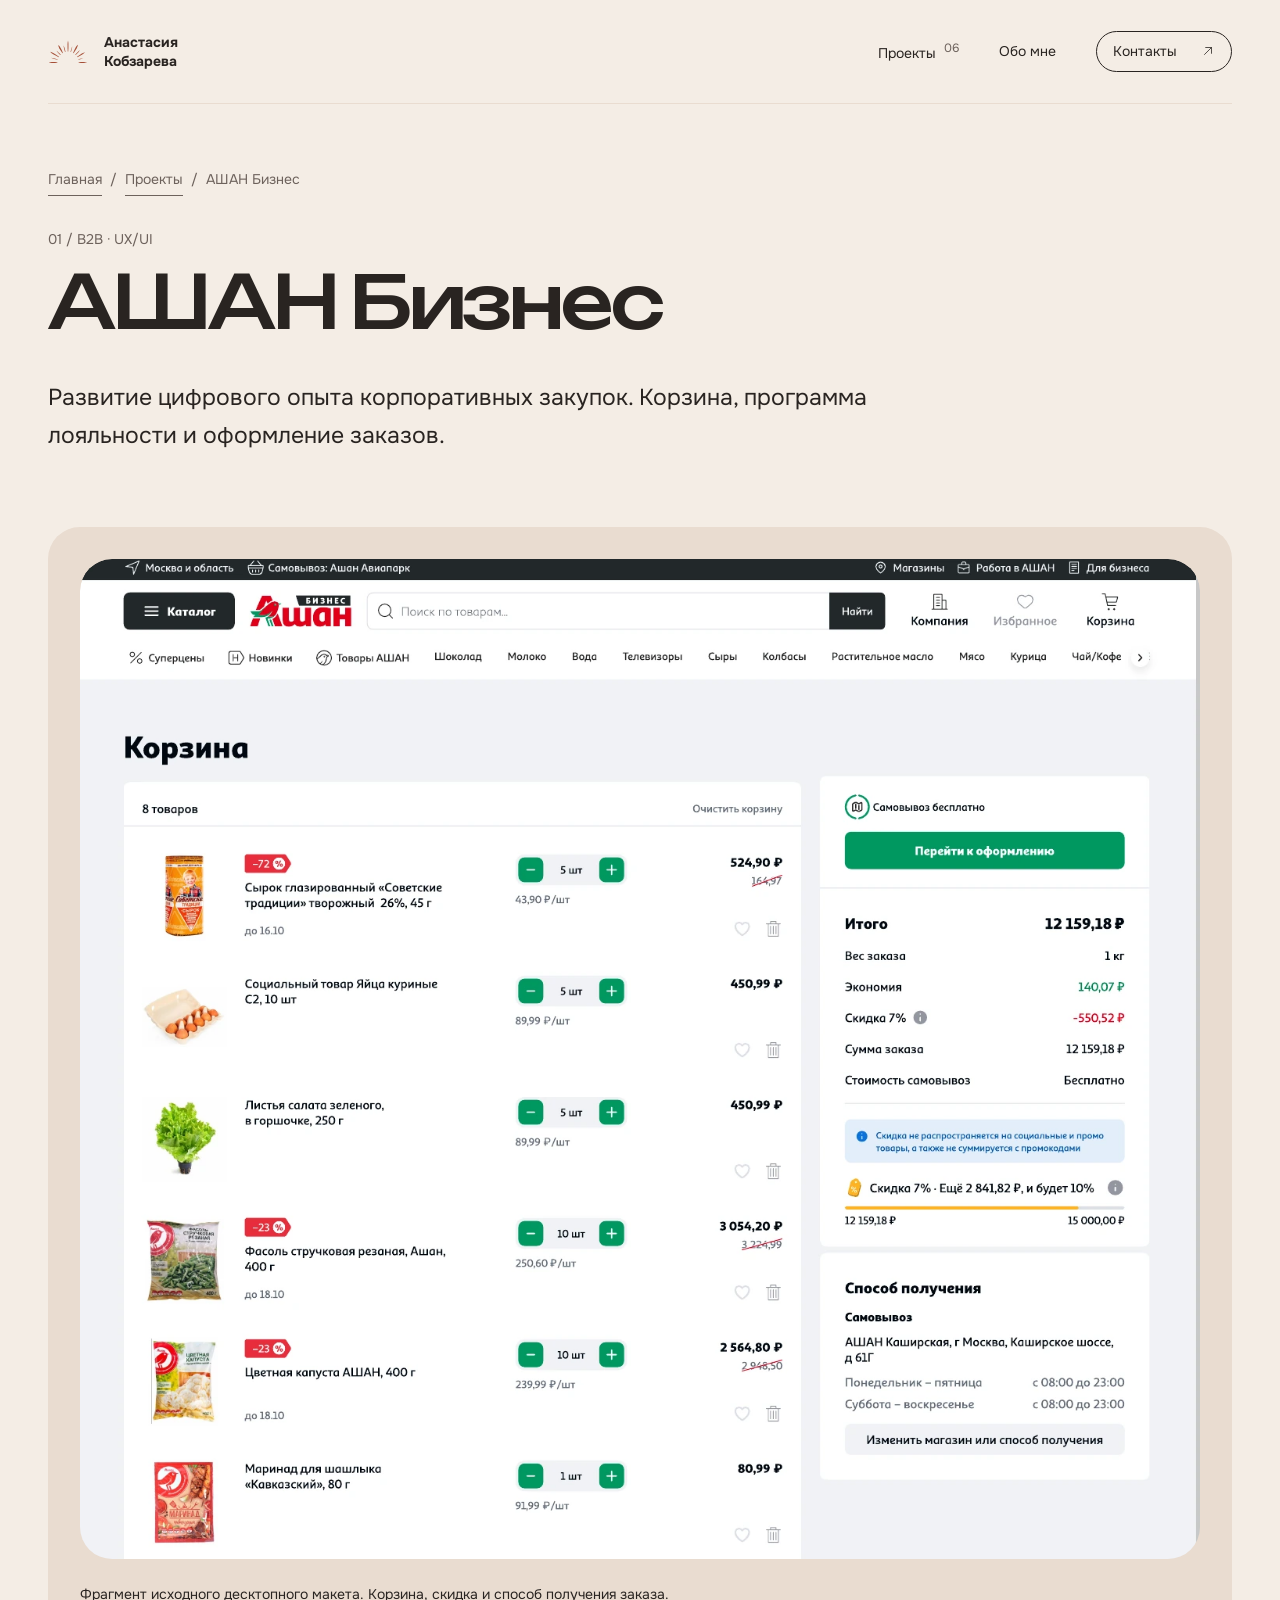
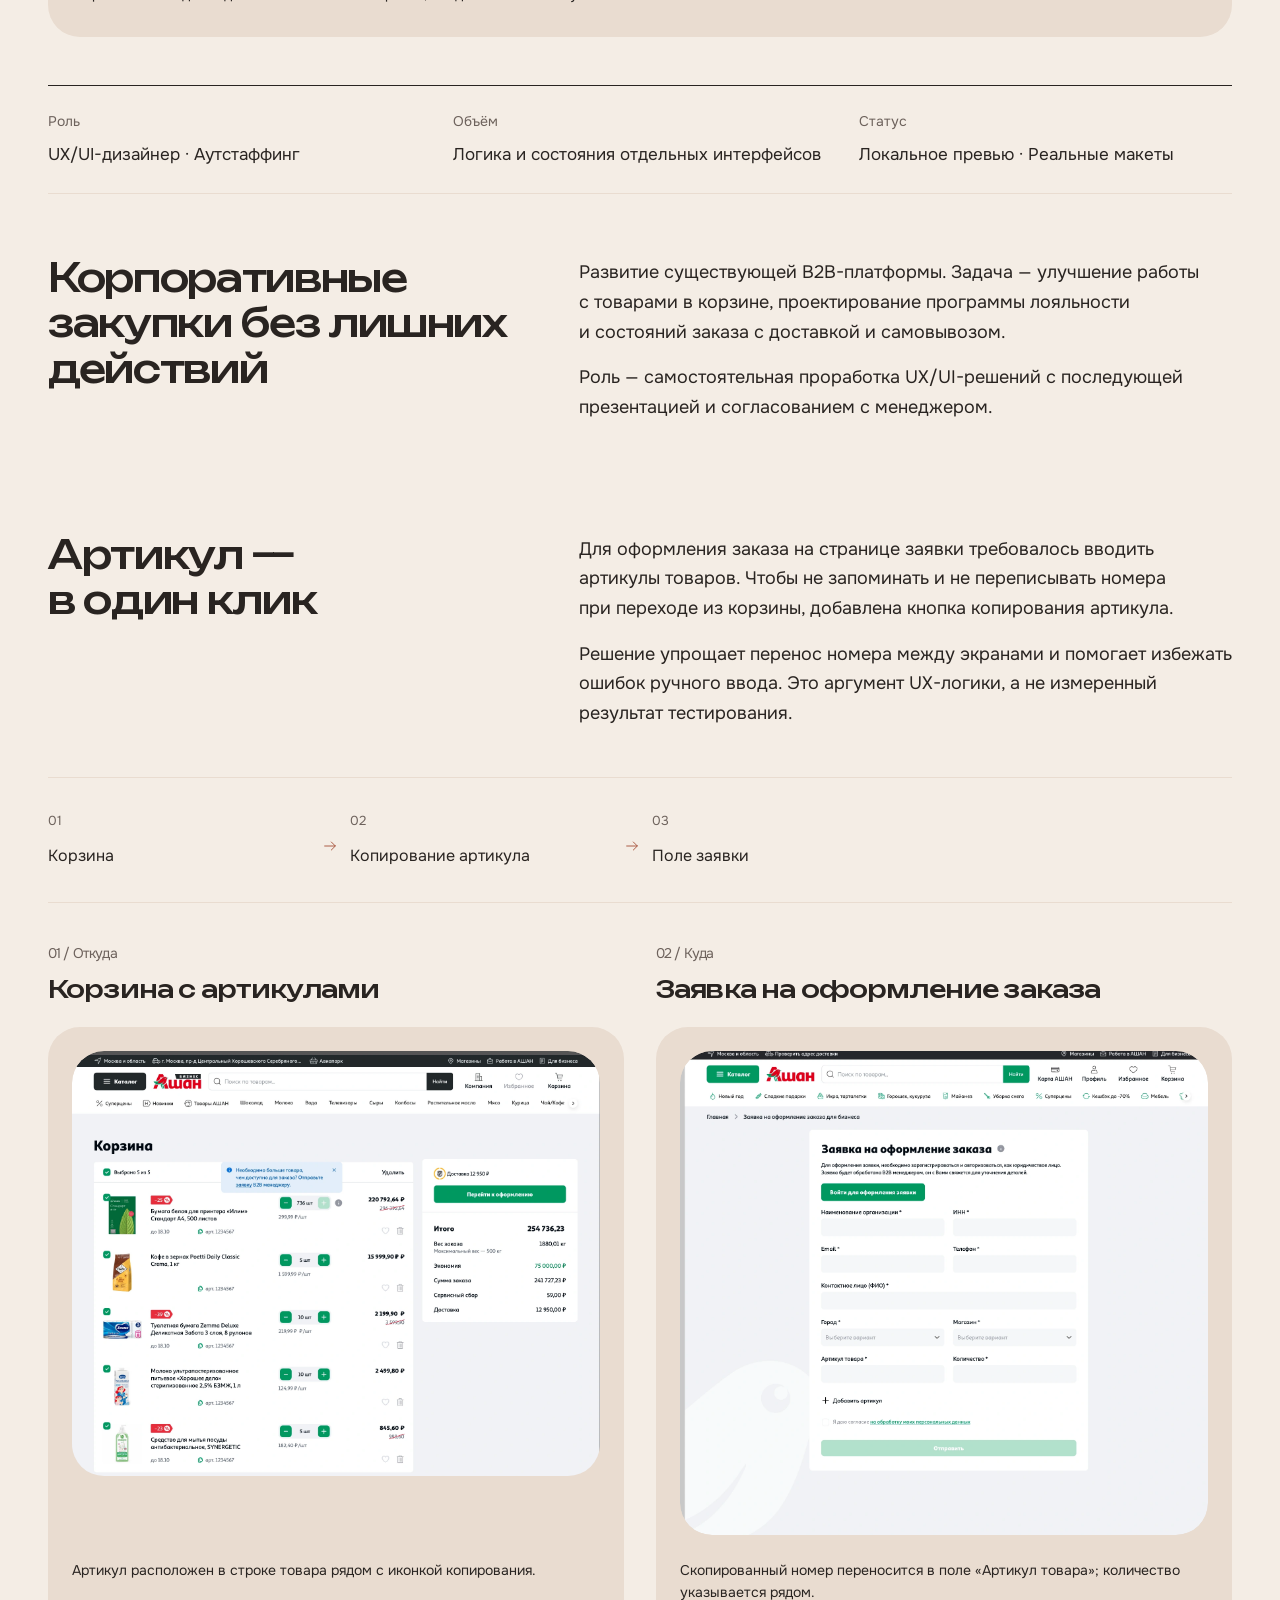
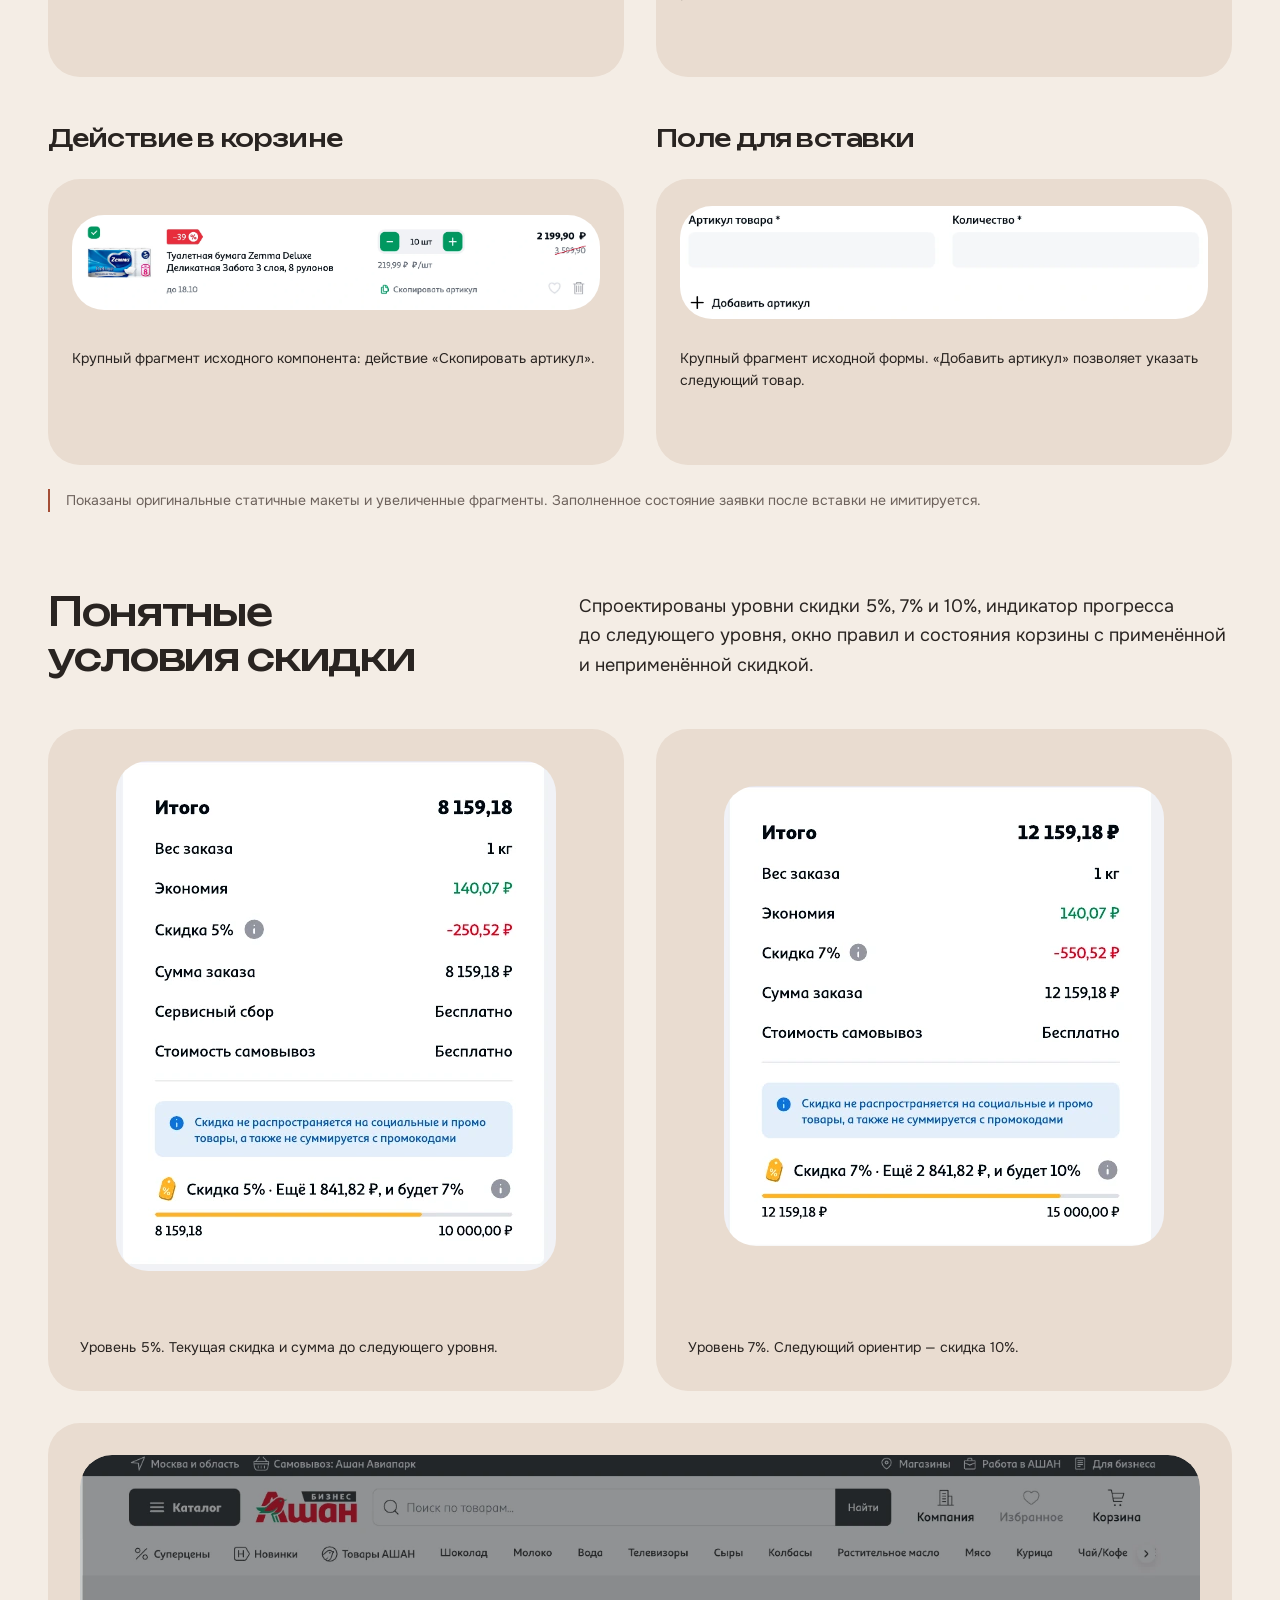
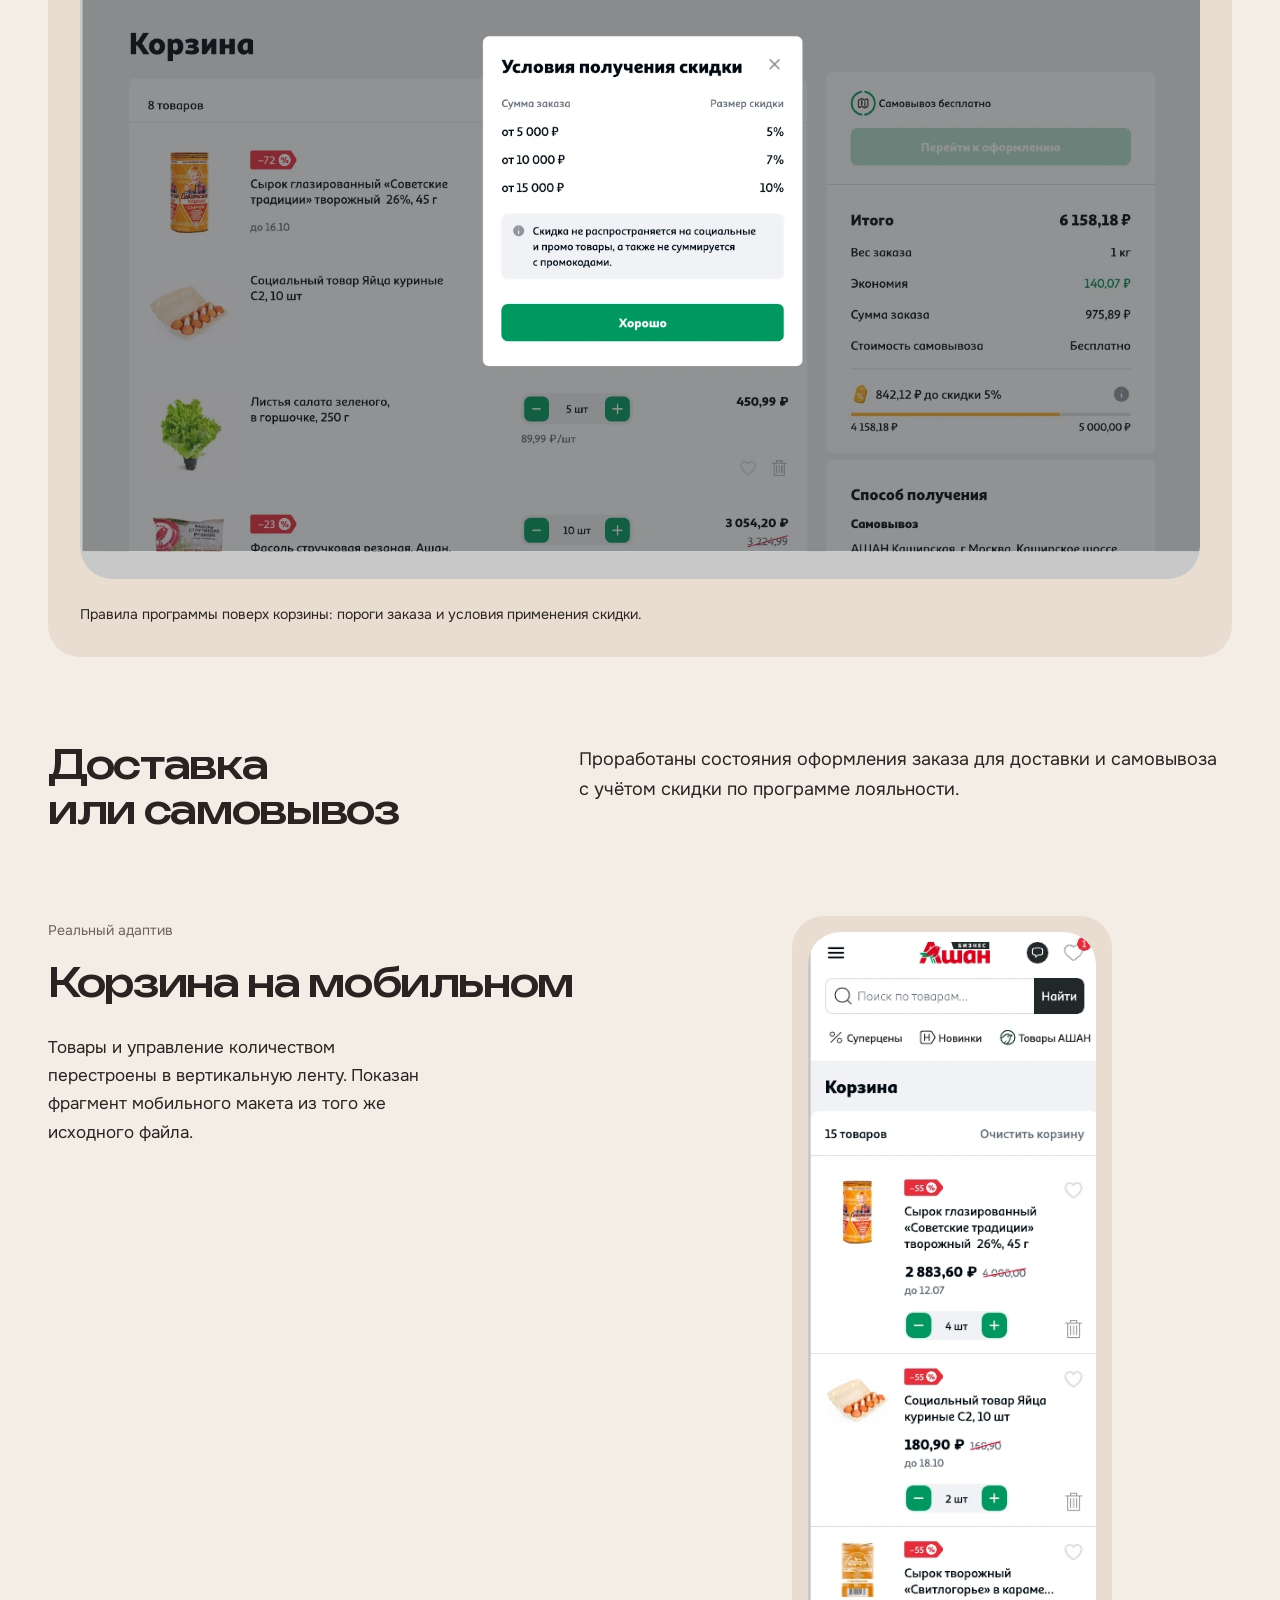
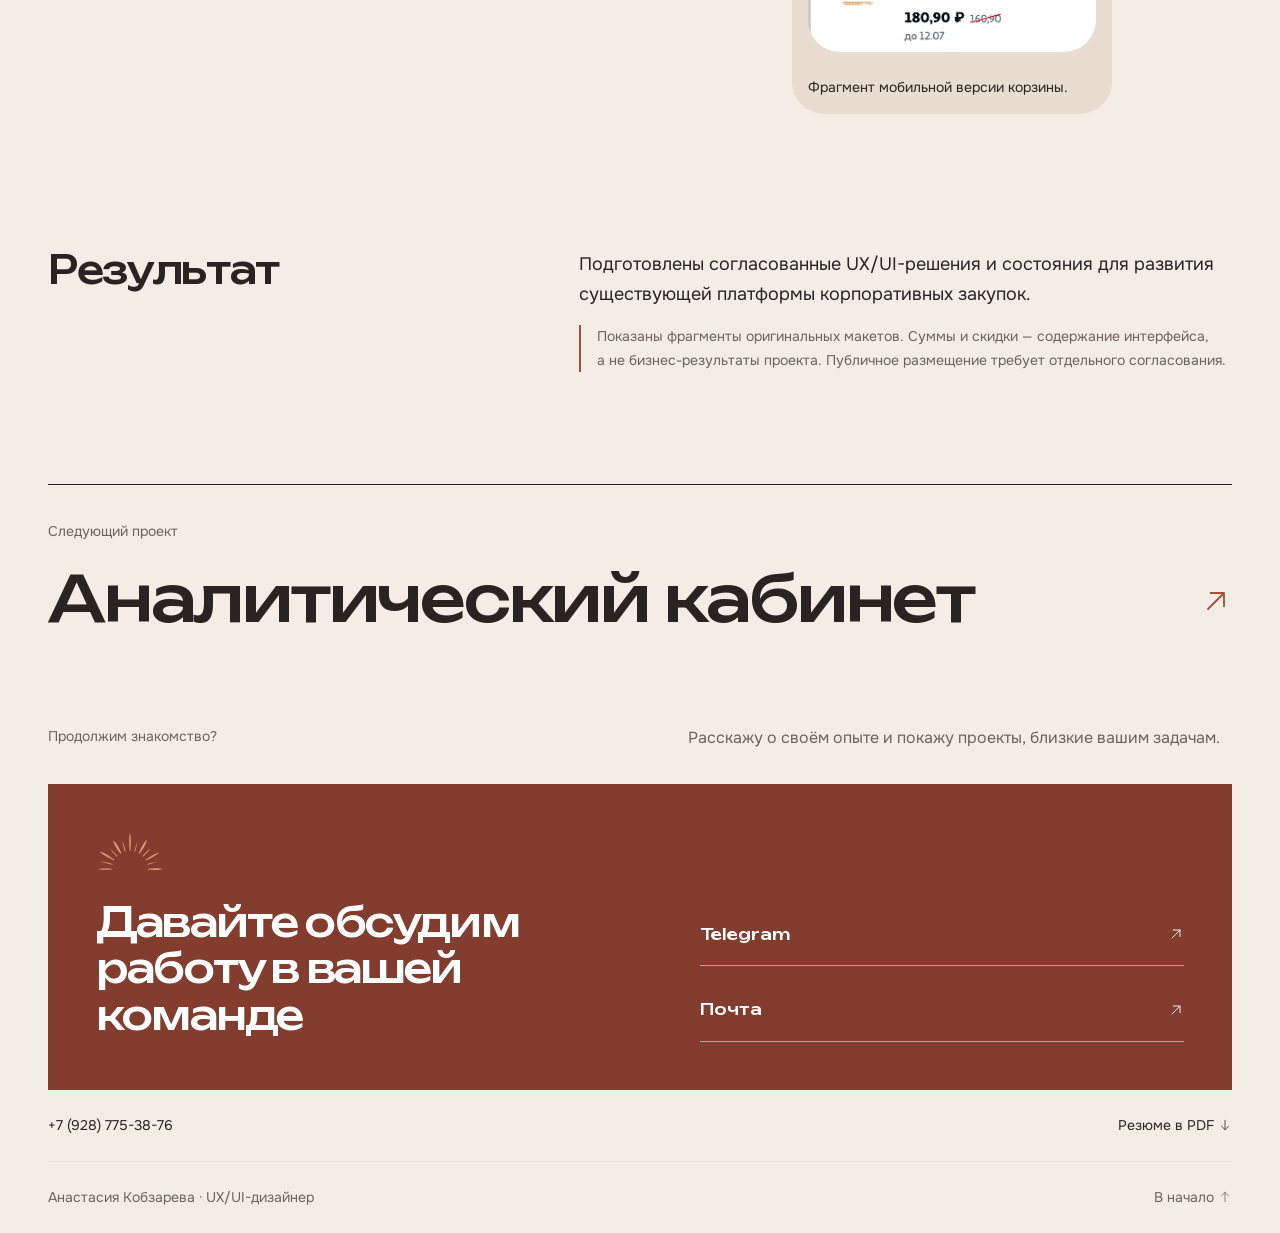
==== commit 293b7483: "Publish terracotta portfolio redesign" ====
--- a/auchan-business.html
+++ b/auchan-business.html
@@ -1 +1 @@
-<!doctype html><html lang="ru"><head><meta charset="utf-8"><link rel="icon" href="assets/favicon.svg" type="image/svg+xml"><meta name="robots" content="noindex, nofollow"><meta name="viewport" content="width=device-width,initial-scale=1"><meta name="theme-color" content="#f5f4ef"><meta name="description" content="Развитие UX корпоративных закупок: корзина, программа лояльности и оформление заказа."><title>АШАН Бизнес — Анастасия Кобзарева</title><link rel="stylesheet" href="style.css"><link rel="stylesheet" href="portfolio-six.css"></head><body><a class="skip" href="#main">К содержанию</a><header class="header shell"><a class="signature" href="index.html" aria-label="Анастасия Кобзарева — главная"><span class="signature-symbol" aria-hidden="true">✳</span><span>Анастасия <br>Кобзарева</span></a><nav aria-label="Главная навигация"><a href="projects.html#work">Проекты <span class="nav-count">06</span></a><a href="index.html#about">Обо мне</a><a class="nav-contact" href="#contact">На связи <span>↗</span></a></nav></header><main id="main"><section class="case-header shell" id="top"><a class="back-link" href="projects.html#work">← Все проекты</a><div class="section-label">01 / B2B · UX/UI</div><h1>АШАН Бизнес</h1><p>Развитие цифрового опыта корпоративных закупок. Корзина, программа лояльности и оформление заказов.</p></section><section class="shell"><figure class="case-figure auchan-hero-figure"><button class="image-button" data-image="assets/auchan-basket.webp" data-caption="Корзина АШАН Бизнес — состояние со скидкой 7%" aria-label="Увеличить: Корзина АШАН Бизнес — состояние со скидкой 7%"><img src="assets/auchan-basket.webp" width="1432" height="1600" alt="Корзина АШАН Бизнес — состояние со скидкой 7%" loading="lazy" decoding="async"></button><figcaption>Фрагмент исходного десктопного макета. Корзина, скидка и способ получения заказа.<span>Рассмотреть макет ↗</span></figcaption></figure><dl class="case-meta"><div><dt>Роль</dt><dd>UX/UI-дизайнер · Аутстаффинг</dd></div><div><dt>Объём</dt><dd>Логика и состояния отдельных интерфейсов</dd></div><div><dt>Статус</dt><dd>Локальное превью · Реальные макеты</dd></div></dl><div class="case-story"><h2>Корпоративные закупки без лишних действий</h2><div><p>Развитие существующей B2B-платформы. Задача — улучшение работы с товарами в корзине, проектирование программы лояльности и состояний заказа с доставкой и самовывозом.</p><p>Роль — самостоятельная проработка UX/UI-решений с последующей презентацией и согласованием с менеджером.</p></div></div><div class="case-story"><h2>Артикул — в один клик</h2><div><p>Для оформления заказа на странице заявки требовалось вводить артикулы товаров. Чтобы не запоминать и не переписывать номера при переходе из корзины, добавлена кнопка копирования артикула.</p><p>Решение упрощает перенос номера между экранами и помогает избежать ошибок ручного ввода. Это аргумент UX-логики, а не измеренный результат тестирования.</p></div></div><ol class="handoff-rail"><li><span>01</span>Корзина</li><li><span>02</span>Копирование артикула</li><li><span>03</span>Поле заявки</li></ol><section class="article-flow" id="article-flow" aria-label="Перенос артикула из корзины в заявку"><div class="article-screen-grid"><div><h3><span>01 / Откуда</span>Корзина с артикулами</h3><figure class="case-figure article-figure"><button class="image-button" data-image="assets/auchan-article-cart.webp" data-caption="Корзина с артикулами товаров и кнопками копирования" aria-label="Увеличить: Корзина с артикулами товаров и кнопками копирования"><img src="assets/auchan-article-cart.webp" width="1600" height="1290" alt="Корзина с артикулами товаров и кнопками копирования" loading="lazy" decoding="async"></button><figcaption>Артикул расположен в строке товара рядом с иконкой копирования.<span>Рассмотреть макет ↗</span></figcaption></figure></div><div><h3><span>02 / Куда</span>Заявка на оформление заказа</h3><figure class="case-figure article-figure"><button class="image-button" data-image="assets/auchan-article-request.webp" data-caption="Заявка на оформление заказа — поле Артикул товара" aria-label="Увеличить: Заявка на оформление заказа — поле Артикул товара"><img src="assets/auchan-article-request.webp" width="1600" height="1467" alt="Заявка на оформление заказа — поле Артикул товара" loading="lazy" decoding="async"></button><figcaption>Скопированный номер переносится в поле «Артикул товара»; количество указывается рядом.<span>Рассмотреть макет ↗</span></figcaption></figure></div></div><div class="article-detail-grid"><div><h3>Действие в корзине</h3><figure class="case-figure article-figure"><button class="image-button" data-image="assets/auchan-article-copy.webp" data-caption="Кнопка Скопировать артикул в строке товара" aria-label="Увеличить: Кнопка Скопировать артикул в строке товара"><img src="assets/auchan-article-copy.webp" width="1549" height="277" alt="Кнопка Скопировать артикул в строке товара" loading="lazy" decoding="async"></button><figcaption>Крупный фрагмент исходного компонента: действие «Скопировать артикул».<span>Рассмотреть макет ↗</span></figcaption></figure></div><div><h3>Поле для вставки</h3><figure class="case-figure article-figure"><button class="image-button" data-image="assets/auchan-article-field.webp" data-caption="Поле Артикул товара и количество в заявке" aria-label="Увеличить: Поле Артикул товара и количество в заявке"><img src="assets/auchan-article-field.webp" width="800" height="172" alt="Поле Артикул товара и количество в заявке" loading="lazy" decoding="async"></button><figcaption>Крупный фрагмент исходной формы. «Добавить артикул» позволяет указать следующий товар.<span>Рассмотреть макет ↗</span></figcaption></figure></div></div><p class="case-note">Показаны оригинальные статичные макеты и увеличенные фрагменты. Заполненное состояние заявки после вставки не имитируется.</p></section><div class="case-story"><h2>Понятные условия скидки</h2><div><p>Спроектированы уровни скидки 5%, 7% и 10%, индикатор прогресса до следующего уровня, окно правил и состояния корзины с применённой и неприменённой скидкой.</p></div></div><div class="auchan-detail-grid"><figure class="case-figure auchan-detail"><button class="image-button" data-image="assets/auchan-loyalty-5.webp" data-caption="Применённая скидка 5% и прогресс до 7%" aria-label="Увеличить: Применённая скидка 5% и прогресс до 7%"><img src="assets/auchan-loyalty-5.webp" width="440" height="510" alt="Применённая скидка 5% и прогресс до 7%" loading="lazy" decoding="async"></button><figcaption>Уровень 5%. Текущая скидка и сумма до следующего уровня.<span>Рассмотреть макет ↗</span></figcaption></figure><figure class="case-figure auchan-detail"><button class="image-button" data-image="assets/auchan-loyalty-7.webp" data-caption="Применённая скидка 7% и прогресс до 10%" aria-label="Увеличить: Применённая скидка 7% и прогресс до 10%"><img src="assets/auchan-loyalty-7.webp" width="440" height="460" alt="Применённая скидка 7% и прогресс до 10%" loading="lazy" decoding="async"></button><figcaption>Уровень 7%. Следующий ориентир — скидка 10%.<span>Рассмотреть макет ↗</span></figcaption></figure></div><figure class="case-figure "><button class="image-button" data-image="assets/auchan-rules.webp" data-caption="Окно условий получения скидки 5%, 7% и 10%" aria-label="Увеличить: Окно условий получения скидки 5%, 7% и 10%"><img src="assets/auchan-rules.webp" width="1600" height="1034" alt="Окно условий получения скидки 5%, 7% и 10%" loading="lazy" decoding="async"></button><figcaption>Правила программы поверх корзины: пороги заказа и условия применения скидки.<span>Рассмотреть макет ↗</span></figcaption></figure><div class="case-story"><h2>Доставка или самовывоз</h2><div><p>Проработаны состояния оформления заказа для доставки и самовывоза с учётом скидки по программе лояльности.</p></div></div><div class="school-responsive"><div><span class="eyebrow">Реальный адаптив</span><h2>Корзина на мобильном</h2><p>Товары и управление количеством перестроены в вертикальную ленту. Показан фрагмент мобильного макета из того же исходного файла.</p></div><figure class="case-figure mobile-figure auchan-mobile-figure"><button class="image-button" data-image="assets/auchan-mobile.webp" data-caption="Мобильный макет корзины АШАН Бизнес" aria-label="Увеличить: Мобильный макет корзины АШАН Бизнес"><img src="assets/auchan-mobile.webp" width="320" height="1800" alt="Мобильный макет корзины АШАН Бизнес" loading="lazy" decoding="async"></button><figcaption>Фрагмент мобильной версии корзины.<span>Рассмотреть макет ↗</span></figcaption></figure></div><div class="case-story"><h2>Результат</h2><div><p>Подготовлены согласованные UX/UI-решения и состояния для развития существующей платформы корпоративных закупок.</p><p class="case-note">Показаны фрагменты оригинальных макетов. Суммы и скидки — содержание интерфейса, а не бизнес-результаты проекта. Публичное размещение требует отдельного согласования.</p></div></div></section><section class="next-case shell"><span class="section-label">Следующий проект</span><a href="university.html"><h2>Аналитический кабинет</h2><span>↗</span></a></section></main><dialog class="image-dialog" aria-labelledby="image-dialog-title"><div class="image-toolbar"><span id="image-dialog-title">Просмотр макета</span><div><button type="button" data-zoom="out" aria-label="Уменьшить изображение">−</button><button type="button" data-zoom="fit">Вписать</button><button type="button" data-zoom="in" aria-label="Увеличить изображение">+</button><button type="button" class="close-image" aria-label="Закрыть просмотр макета">Закрыть ×</button></div></div><div class="image-viewport" tabindex="0" aria-label="Макет. Прокрутите, чтобы рассмотреть детали"><img alt=""></div></dialog><section class="contact shell" id="contact"><div class="contact-intro"><span class="eyebrow">Продолжим знакомство?</span><p>Расскажу о своём опыте и покажу проекты, <br>близкие вашим задачам.</p></div><div class="contact-panel"><div><span class="contact-star" aria-hidden="true">✳</span><h2 class="contact-title"><span>Давайте обсудим</span><span>работу в вашей</span><span>команде</span></h2></div><div class="contact-links"><a href="https://t.me/Anastasia_Website" target="_blank" rel="noopener noreferrer">Telegram <span>↗</span></a><a href="mailto:nastasyshka1@gmail.com">Почта <span>↗</span></a></div></div><div class="contact-foot"><a href="tel:+79287753876">+7 (928) 775-38-76</a><a href="assets/Anastasia-Kobzareva-Resume.pdf" download>Резюме в PDF ↓</a></div></section><footer class="shell footer"><span>Анастасия Кобзарева · UX/UI-дизайнер</span><a href="#top">В начало ↑</a></footer><script src="script.js"></script></body></html>+<!doctype html><html lang="ru"><head><meta charset="utf-8"><link rel="icon" href="assets/logo-light.svg" type="image/svg+xml"><meta name="robots" content="noindex, nofollow"><meta name="viewport" content="width=device-width,initial-scale=1"><meta name="theme-color" content="#f4ede5"><meta name="description" content="Развитие UX корпоративных закупок: корзина, программа лояльности и оформление заказа."><title>АШАН Бизнес — Анастасия Кобзарева</title><link rel="stylesheet" href="style.css"><link rel="stylesheet" href="portfolio-six.css"><link rel="stylesheet" href="brand.css"></head><body class="auchan-case"><a class="skip" href="#main">К содержанию</a><header class="header shell"><a class="signature" href="index.html" aria-label="Анастасия Кобзарева — главная"><span class="signature-symbol" aria-hidden="true"><img class="brand-mark" src="assets/logo-light.svg" width="300" height="168" alt=""></span><span>Анастасия <br>Кобзарева</span></a><nav aria-label="Главная навигация"><a href="projects.html#work">Проекты <span class="nav-count">06</span></a><a href="index.html#about">Обо мне</a><a class="nav-contact" href="#contact">Контакты <span><svg class="site-arrow" width="24" height="24" viewBox="0 0 24 24" fill="none" stroke="currentColor" stroke-width="1.5" stroke-linecap="round" stroke-linejoin="round" aria-hidden="true" focusable="false"><path d="M6 18 18 6 M8 6h10v10"/></svg></span></a></nav></header><main id="main"><section class="case-header shell" id="top"><nav class="catalog-breadcrumb case-breadcrumb" aria-label="Хлебные крошки"><a class="plain-link" href="index.html">Главная</a><span aria-hidden="true">/</span><a class="plain-link" href="projects.html#work">Проекты</a><span aria-hidden="true">/</span><span aria-current="page">АШАН Бизнес</span></nav><div class="section-label">01 / B2B · UX/UI</div><h1>АШАН Бизнес</h1><p>Развитие цифрового опыта корпоративных закупок. Корзина, программа лояльности и оформление заказов.</p></section><section class="shell"><figure class="case-figure auchan-hero-figure"><button class="image-button" data-image="assets/auchan-basket.webp" data-caption="Корзина АШАН Бизнес — состояние со скидкой 7%" aria-label="Увеличить: Корзина АШАН Бизнес — состояние со скидкой 7%"><img src="assets/auchan-basket.webp" width="1432" height="1600" alt="Корзина АШАН Бизнес — состояние со скидкой 7%" loading="lazy" decoding="async"></button><figcaption>Фрагмент исходного десктопного макета. Корзина, скидка и способ получения заказа.</figcaption></figure><dl class="case-meta"><div><dt>Роль</dt><dd>UX/UI-дизайнер · Аутстаффинг</dd></div><div><dt>Объём</dt><dd>Логика и состояния отдельных интерфейсов</dd></div><div><dt>Статус</dt><dd>Локальное превью · Реальные макеты</dd></div></dl><div class="case-story"><h2>Корпоративные закупки без лишних действий</h2><div><p>Развитие существующей B2B-платформы. Задача — улучшение работы с товарами в корзине, проектирование программы лояльности и состояний заказа с доставкой и самовывозом.</p><p>Роль — самостоятельная проработка UX/UI-решений с последующей презентацией и согласованием с менеджером.</p></div></div><div class="case-story"><h2>Артикул — в один клик</h2><div><p>Для оформления заказа на странице заявки требовалось вводить артикулы товаров. Чтобы не запоминать и не переписывать номера при переходе из корзины, добавлена кнопка копирования артикула.</p><p>Решение упрощает перенос номера между экранами и помогает избежать ошибок ручного ввода. Это аргумент UX-логики, а не измеренный результат тестирования.</p></div></div><ol class="handoff-rail"><li><span>01</span>Корзина</li><li><span>02</span>Копирование артикула</li><li><span>03</span>Поле заявки</li></ol><section class="article-flow" id="article-flow" aria-label="Перенос артикула из корзины в заявку"><div class="article-screen-grid"><div><h3><span>01 / Откуда</span>Корзина с артикулами</h3><figure class="case-figure article-figure"><button class="image-button" data-image="assets/auchan-article-cart.webp" data-caption="Корзина с артикулами товаров и кнопками копирования" aria-label="Увеличить: Корзина с артикулами товаров и кнопками копирования"><img src="assets/auchan-article-cart.webp" width="1600" height="1290" alt="Корзина с артикулами товаров и кнопками копирования" loading="lazy" decoding="async"></button><figcaption>Артикул расположен в строке товара рядом с иконкой копирования.</figcaption></figure></div><div><h3><span>02 / Куда</span>Заявка на оформление заказа</h3><figure class="case-figure article-figure"><button class="image-button" data-image="assets/auchan-article-request.webp" data-caption="Заявка на оформление заказа — поле Артикул товара" aria-label="Увеличить: Заявка на оформление заказа — поле Артикул товара"><img src="assets/auchan-article-request.webp" width="1600" height="1467" alt="Заявка на оформление заказа — поле Артикул товара" loading="lazy" decoding="async"></button><figcaption>Скопированный номер переносится в поле «Артикул товара»; количество указывается рядом.</figcaption></figure></div></div><div class="article-detail-grid"><div><h3>Действие в корзине</h3><figure class="case-figure article-figure"><button class="image-button" data-image="assets/auchan-article-copy.webp" data-caption="Кнопка Скопировать артикул в строке товара" aria-label="Увеличить: Кнопка Скопировать артикул в строке товара"><img src="assets/auchan-article-copy.webp" width="1549" height="277" alt="Кнопка Скопировать артикул в строке товара" loading="lazy" decoding="async"></button><figcaption>Крупный фрагмент исходного компонента: действие «Скопировать артикул».</figcaption></figure></div><div><h3>Поле для вставки</h3><figure class="case-figure article-figure"><button class="image-button" data-image="assets/auchan-article-field.webp" data-caption="Поле Артикул товара и количество в заявке" aria-label="Увеличить: Поле Артикул товара и количество в заявке"><img src="assets/auchan-article-field.webp" width="800" height="172" alt="Поле Артикул товара и количество в заявке" loading="lazy" decoding="async"></button><figcaption>Крупный фрагмент исходной формы. «Добавить артикул» позволяет указать следующий товар.</figcaption></figure></div></div><p class="case-note">Показаны оригинальные статичные макеты и увеличенные фрагменты. Заполненное состояние заявки после вставки не имитируется.</p></section><div class="case-story"><h2>Понятные условия скидки</h2><div><p>Спроектированы уровни скидки 5%, 7% и 10%, индикатор прогресса до следующего уровня, окно правил и состояния корзины с применённой и неприменённой скидкой.</p></div></div><div class="auchan-detail-grid"><figure class="case-figure auchan-detail"><button class="image-button" data-image="assets/auchan-loyalty-5.webp" data-caption="Применённая скидка 5% и прогресс до 7%" aria-label="Увеличить: Применённая скидка 5% и прогресс до 7%"><img src="assets/auchan-loyalty-5.webp" width="440" height="510" alt="Применённая скидка 5% и прогресс до 7%" loading="lazy" decoding="async"></button><figcaption>Уровень 5%. Текущая скидка и сумма до следующего уровня.</figcaption></figure><figure class="case-figure auchan-detail"><button class="image-button" data-image="assets/auchan-loyalty-7.webp" data-caption="Применённая скидка 7% и прогресс до 10%" aria-label="Увеличить: Применённая скидка 7% и прогресс до 10%"><img src="assets/auchan-loyalty-7.webp" width="440" height="460" alt="Применённая скидка 7% и прогресс до 10%" loading="lazy" decoding="async"></button><figcaption>Уровень 7%. Следующий ориентир — скидка 10%.</figcaption></figure></div><figure class="case-figure "><button class="image-button" data-image="assets/auchan-rules.webp" data-caption="Окно условий получения скидки 5%, 7% и 10%" aria-label="Увеличить: Окно условий получения скидки 5%, 7% и 10%"><img src="assets/auchan-rules.webp" width="1600" height="1034" alt="Окно условий получения скидки 5%, 7% и 10%" loading="lazy" decoding="async"></button><figcaption>Правила программы поверх корзины: пороги заказа и условия применения скидки.</figcaption></figure><div class="case-story"><h2>Доставка <span class="case-title-line">или самовывоз</span></h2><div><p>Проработаны состояния оформления заказа для доставки и самовывоза с учётом скидки по программе лояльности.</p></div></div><div class="school-responsive"><div><span class="eyebrow">Реальный адаптив</span><h2>Корзина на мобильном</h2><p>Товары и управление количеством перестроены в вертикальную ленту. Показан фрагмент мобильного макета из того же исходного файла.</p></div><figure class="case-figure mobile-figure auchan-mobile-figure"><button class="image-button" data-image="assets/auchan-mobile.webp" data-caption="Мобильный макет корзины АШАН Бизнес" aria-label="Увеличить: Мобильный макет корзины АШАН Бизнес"><img src="assets/auchan-mobile.webp" width="320" height="1800" alt="Мобильный макет корзины АШАН Бизнес" loading="lazy" decoding="async"></button><figcaption>Фрагмент мобильной версии корзины.</figcaption></figure></div><div class="case-story"><h2>Результат</h2><div><p>Подготовлены согласованные UX/UI-решения и состояния для развития существующей платформы корпоративных закупок.</p><p class="case-note">Показаны фрагменты оригинальных макетов. Суммы и скидки — содержание интерфейса, а не бизнес-результаты проекта. Публичное размещение требует отдельного согласования.</p></div></div></section><section class="next-case shell"><span class="section-label">Следующий проект</span><a href="university.html"><h2>Аналитический кабинет</h2><span><svg class="site-arrow" width="24" height="24" viewBox="0 0 24 24" fill="none" stroke="currentColor" stroke-width="1.5" stroke-linecap="round" stroke-linejoin="round" aria-hidden="true" focusable="false"><path d="M6 18 18 6 M8 6h10v10"/></svg></span></a></section></main><dialog class="image-dialog" aria-labelledby="image-dialog-title"><div class="image-toolbar"><span id="image-dialog-title">Просмотр макета</span><div><button type="button" data-zoom="out" aria-label="Уменьшить изображение">−</button><button type="button" data-zoom="fit">Вписать</button><button type="button" data-zoom="in" aria-label="Увеличить изображение">+</button><button type="button" class="close-image" aria-label="Закрыть просмотр макета">Закрыть ×</button></div></div><div class="image-viewport" tabindex="0" aria-label="Макет. Прокрутите, чтобы рассмотреть детали"><img alt=""></div></dialog><section class="contact shell" id="contact"><div class="contact-intro"><span class="eyebrow">Продолжим знакомство?</span><p>Расскажу о своём опыте и покажу проекты, близкие вашим задачам.</p></div><div class="contact-panel"><div><span class="contact-star" aria-hidden="true"><img class="brand-mark" src="assets/logo-dark.svg" width="300" height="168" alt=""></span><h2 class="contact-title"><span>Давайте обсудим</span><span>работу в вашей</span><span>команде</span></h2></div><div class="contact-links"><a href="https://t.me/Anastasia_Website" target="_blank" rel="noopener noreferrer">Telegram <span><svg class="site-arrow" width="24" height="24" viewBox="0 0 24 24" fill="none" stroke="currentColor" stroke-width="1.5" stroke-linecap="round" stroke-linejoin="round" aria-hidden="true" focusable="false"><path d="M6 18 18 6 M8 6h10v10"/></svg></span></a><a href="mailto:nastasyshka1@gmail.com">Почта <span><svg class="site-arrow" width="24" height="24" viewBox="0 0 24 24" fill="none" stroke="currentColor" stroke-width="1.5" stroke-linecap="round" stroke-linejoin="round" aria-hidden="true" focusable="false"><path d="M6 18 18 6 M8 6h10v10"/></svg></span></a></div></div><div class="contact-foot"><a href="tel:+79287753876">+7 (928) 775-38-76</a><a href="assets/Anastasia-Kobzareva-Resume.pdf" download>Резюме в PDF <svg class="site-arrow" width="24" height="24" viewBox="0 0 24 24" fill="none" stroke="currentColor" stroke-width="1.5" stroke-linecap="round" stroke-linejoin="round" aria-hidden="true" focusable="false"><path d="M12 4v16 M6 14l6 6 6-6"/></svg></a></div></section><footer class="shell footer"><span>Анастасия Кобзарева · UX/UI-дизайнер</span><a href="#top">В начало <svg class="site-arrow" width="24" height="24" viewBox="0 0 24 24" fill="none" stroke="currentColor" stroke-width="1.5" stroke-linecap="round" stroke-linejoin="round" aria-hidden="true" focusable="false"><path d="M12 20V4 M6 10l6-6 6 6"/></svg></a></footer><script src="script.js"></script></body></html>
--- a/style.css
+++ b/style.css
@@ -1,6 +1,6 @@
 @font-face{font-family:Bounded;src:url('assets/Bounded-Medium.ttf');font-weight:500;font-display:swap}@font-face{font-family:Onest;src:url('assets/Onest-Regular.ttf');font-weight:400;font-display:swap}@font-face{font-family:Onest;src:url('assets/Onest-Bold.ttf');font-weight:700;font-display:swap}
-:root{--paper:#f5f4ef;--ink:#16161c;--blue:#4338ff;--lime:#e3ff73;--line:#d9d8d2;--muted:#63636b;--white:#fff}*{box-sizing:border-box}html{scroll-behavior:smooth;scroll-padding-top:32px}body{margin:0;font:14px/1.65 Onest,sans-serif;background:var(--paper);color:var(--ink)}h1,h2,h3,p,figure,dl,dd{margin:0}h1,h2,h3{font-family:Bounded,sans-serif;font-weight:500;line-height:1.32;letter-spacing:-.035em}h1{font-size:32px}h2{font-size:24px}h3{font-size:16px}a{color:inherit;text-decoration:none}button{font:inherit;color:inherit}a,button{-webkit-tap-highlight-color:transparent}a:focus-visible,button:focus-visible,[tabindex]:focus-visible{outline:3px solid var(--blue);outline-offset:5px}button{cursor:pointer}.shell{width:min(1280px,calc(100% - 96px));margin-inline:auto}.skip{position:fixed;left:16px;top:-100px;background:var(--lime);color:var(--ink);padding:16px;z-index:20}.skip:focus{top:16px}.header{display:flex;justify-content:space-between;align-items:center;height:104px;border-bottom:1px solid var(--line)}.signature{display:flex;gap:16px;align-items:center;font-weight:700;font-size:12px;line-height:1.3}.signature-symbol{font-size:32px;line-height:1;color:var(--blue);transition:transform .5s}.signature:hover .signature-symbol{transform:rotate(90deg)}nav{display:flex;gap:40px;align-items:center;font-size:12px}.nav-count{font-size:12px;color:var(--muted);vertical-align:super;margin-left:4px}.nav-contact{border:1px solid currentColor;border-radius:40px;padding:8px 16px;display:flex;gap:24px}nav a:hover{color:var(--blue)}.home{background:var(--paper)}.home .header{position:relative;border-color:#ffffff24;color:var(--white);z-index:1}.home .signature-symbol{color:var(--lime)}.home .nav-count{color:#b6b6c1}.home nav a:hover{color:var(--lime)}.home::before{content:'';position:absolute;left:0;right:0;top:0;height:744px;background:var(--ink);z-index:-1}.hero{color:white;padding-top:24px}.hero-topline{display:flex;justify-content:space-between;gap:24px;font-size:12px;color:#b6b6c1}.status{display:flex;align-items:center;gap:8px}.status i{width:6px;height:6px;background:var(--lime);border-radius:50%;box-shadow:0 0 0 4px #e3ff7315}.hero-body{display:grid;grid-template-columns:5fr 7fr;gap:32px;min-height:496px;align-items:center;padding:24px 0}.hero-copy{position:relative;z-index:2}.hero-name{display:block;font-size:14px;color:#c6c6d0;margin-bottom:16px}.hero-copy h1{margin-bottom:24px}.hero-copy p{color:#c6c6d0}.hero-copy .button{margin-top:32px}.button{display:inline-flex;align-items:center;justify-content:space-between;gap:40px;background:var(--ink);color:white;padding:16px 24px;min-height:56px;border:0;border-radius:3px;transition:transform .25s,background .25s}.button:hover{transform:translateY(-3px);background:var(--blue)}.button-lime{background:var(--lime);color:var(--ink)}.button-lime:hover{background:#edffab}.resume-link{display:block;font-size:12px;color:#c6c6d0;margin-top:16px;width:max-content}.resume-link:hover{color:white;text-decoration:underline;text-underline-offset:5px}.workbench{position:relative;height:448px;isolation:isolate}.bench-grid{position:absolute;inset:16px -16px;background-image:radial-gradient(#ffffff26 1px,transparent 1px);background-size:24px 24px;mask-image:radial-gradient(ellipse,#000 40%,transparent 75%)}.bench-screen{position:absolute;display:block;background:#fff;border:6px solid #fff;box-shadow:0 24px 48px #0005;border-radius:8px;overflow:hidden;color:var(--ink);transition:transform .5s,box-shadow .5s}.bench-screen img{width:100%;display:block;pointer-events:none}.bench-screen>span{display:flex;align-items:center;padding:8px;font-size:12px;background:#fff;position:relative;z-index:1;line-height:1.3}.bench-talent{width:56%;left:0;top:56px;transform:rotate(-12deg);z-index:1}.bench-talent img{height:168px;object-fit:cover;object-position:top}.bench-marketing{width:64%;right:0;top:32px;transform:rotate(8deg);z-index:2}.bench-marketing img{height:176px;object-fit:cover;object-position:top}.bench-interface{width:58%;left:16%;top:216px;transform:rotate(-4deg);z-index:3}.bench-interface img{height:152px;object-fit:cover;object-position:center 70%}.bench-screen:hover,.bench-screen:focus-visible{transform:rotate(0) translateY(-12px);z-index:5;box-shadow:0 32px 64px #0008}.bench-sticker{position:absolute;left:4%;top:264px;font-size:64px;line-height:1;color:var(--lime);z-index:4;transform:rotate(14deg);pointer-events:none}.bench-hint{position:absolute;right:0;bottom:-8px;font-size:12px;color:#b6b6c1}.hero-foot{display:flex;align-items:center;justify-content:space-between;padding:24px 0;border-top:1px solid #ffffff24;font-size:12px;color:#b6b6c1}.hero-foot a{color:#fff}.hero-foot a>span{color:var(--lime);margin-left:16px}.hero a:focus-visible,.home .header a:focus-visible{outline-color:var(--lime)}.selected{padding-top:112px;padding-bottom:64px}.section-heading{display:grid;grid-template-columns:1fr 2fr 1fr;gap:32px;align-items:start;margin-bottom:48px}.eyebrow,.section-label{font-size:12px;color:var(--muted)}.section-heading h2{max-width:480px}.section-aside{font-size:12px;color:var(--muted);justify-self:end}.project-grid{display:grid;grid-template-columns:repeat(12,1fr);column-gap:32px;row-gap:80px}.project{min-width:0;grid-column:span 7}.project:nth-child(2){grid-column:span 5;margin-top:112px}.project:nth-child(3){grid-column:span 5;margin-top:-80px}.project:nth-child(4){grid-column:span 7;margin-top:32px}.project-link{display:block}.project-top{display:flex;align-items:center;gap:16px;font-size:12px;padding:16px 0;border-top:1px solid var(--ink)}.project-number{color:var(--blue);font-weight:700}.project-link-arrow{margin-left:auto;font-size:24px;line-height:1;transition:transform .3s}.project-link:hover .project-link-arrow{transform:translate(4px,-4px);color:var(--blue)}.project-stage{position:relative;background:#e2e1da;overflow:hidden;aspect-ratio:1.3;display:flex;align-items:center;justify-content:center}.project-image{width:90%;transition:transform .65s;position:relative}.project-image img{display:block;width:100%;height:auto;box-shadow:0 16px 48px #0002}.project-link:hover .project-image{transform:scale(1.025) translateY(-8px)}.project-note{position:absolute;top:24px;left:24px;font-size:12px;padding:8px 12px;background:#fff;color:var(--ink);border-radius:2px;box-shadow:0 4px 16px #0001;max-width:calc(100% - 48px)}.project-open{position:absolute;right:16px;bottom:16px;padding:12px 16px;background:var(--ink);color:#fff;font-size:12px;border-radius:32px;transform:translateY(64px);transition:transform .35s}.project-link:hover .project-open,.project-link:focus-visible .project-open{transform:translateY(0)}.project.university .project-stage{background:#c6c1ff}.project.university .project-image{width:84%;height:80%;overflow:hidden;transform:rotate(-4deg);border-radius:4px;box-shadow:0 16px 48px #0002}.project.university .project-image img{position:relative;top:-26%;box-shadow:none}.project.university .project-link:hover .project-image{transform:rotate(-1deg) scale(1.025)}.project.talent .project-stage{background:#d5e8d5}.project.talent .project-image{width:100%;transform:rotate(5deg) scale(1.12)}.project.talent .project-link:hover .project-image{transform:rotate(1deg) scale(1.15)}.project.talent .project-note{top:auto;bottom:24px}.project.marketing .project-stage{background:#e6e3ed}.project.marketing .project-image{width:120%;flex-shrink:0;transform:rotate(-6deg)}.project.marketing .project-link:hover .project-image{transform:rotate(-2deg) scale(1.025)}.project.marketing .project-note{top:auto;bottom:24px}.project.ai .project-stage{background:#22232d}.project.ai .project-image{width:94%;transform:rotate(4deg)}.project.ai .project-link:hover .project-image{transform:rotate(0) scale(1.025)}.project-title{margin-top:24px;display:flex;flex-direction:column;gap:16px}.project-title h2{font-size:24px}.project-role{font-size:12px;color:var(--muted)}.project-description{margin-top:8px;max-width:480px}.approach{border-top:1px solid var(--ink);border-bottom:1px solid var(--ink);padding:48px 0;display:grid;grid-template-columns:1fr 2fr 1fr;gap:32px;align-items:start;margin-top:16px}.approach-symbol{font-size:64px;line-height:1;color:var(--blue)}.approach h2{margin:16px 0 24px}.approach p{max-width:560px;color:var(--muted)}.approach-link{font-size:12px;border-bottom:1px solid var(--ink);padding:8px 0;display:flex;gap:16px;align-items:center;justify-content:space-between;align-self:end}.approach-link:hover{color:var(--blue);border-color:var(--blue)}.about{padding-top:112px;padding-bottom:80px}.about-grid{display:grid;grid-template-columns:1fr 1fr;gap:96px}.about-intro{background:var(--lime);padding:40px;align-self:start;position:relative}.about-mark{display:block;font-size:48px;line-height:1;margin-bottom:40px}.about-intro h3{margin-bottom:24px}.about-intro p{margin-bottom:32px}.text-link,.plain-link{display:inline-block;border-bottom:1px solid currentColor;padding-bottom:4px}.text-link:hover,.plain-link:hover{color:var(--blue)}.job{border-top:1px solid var(--line);padding:24px 0}.job h3{margin:8px 0 16px}.job h3 span{display:block;font:12px Onest;margin-top:8px;color:var(--muted)}.job p{color:var(--muted);margin-top:16px}.job:first-child{border-top:1px solid var(--ink)}.skills{margin-top:48px;padding-top:24px;border-top:1px solid var(--line);display:flex;gap:16px 40px;flex-wrap:wrap;font-size:12px}.contact{padding-bottom:0}.contact-intro{display:flex;justify-content:space-between;align-items:start;gap:32px;margin-bottom:32px}.contact-intro p{color:var(--muted);max-width:480px}.contact-panel{background:var(--blue);color:#fff;display:grid;grid-template-columns:1fr 1fr;gap:64px;padding:48px;overflow:hidden;position:relative}.contact-panel h2{font-size:24px;max-width:480px;position:relative;z-index:1}.contact-star{display:block;font-size:48px;line-height:1;margin-bottom:32px;color:var(--lime)}.contact-links{display:flex;flex-direction:column;gap:16px;justify-content:flex-end}.contact-links a{display:flex;align-items:center;justify-content:space-between;border-bottom:1px solid #ffffff80;padding:16px 0;font-family:Bounded;font-size:16px}.contact-links a:hover span{transform:translate(4px,-4px)}.contact-links span{transition:transform .25s}.contact-links a:focus-visible{outline-color:var(--lime)}.contact-foot{display:flex;justify-content:space-between;padding:24px 0;border-bottom:1px solid var(--line);font-size:12px}.contact-foot a:hover{text-decoration:underline;text-underline-offset:5px}.footer{display:flex;justify-content:space-between;gap:24px;padding:24px 0;font-size:12px;color:var(--muted)}
-.case-header{padding:32px 0 48px}.back-link{font-size:12px;display:inline-flex;margin-bottom:48px;padding-bottom:4px;border-bottom:1px solid var(--line)}.back-link:hover{color:var(--blue);border-color:var(--blue)}.case-header h1{font-size:32px;margin:16px 0 24px;max-width:920px;word-break:normal;overflow-wrap:normal}.case-header>p{max-width:640px}.case-meta{display:grid;grid-template-columns:repeat(3,1fr);gap:32px;border-top:1px solid var(--ink);border-bottom:1px solid var(--line);padding:24px 0}.case-meta dt{font-size:12px;color:var(--muted);margin-bottom:8px}.case-story{display:grid;grid-template-columns:1fr 1.4fr;gap:64px;padding:64px 0 40px}.case-story h2{max-width:400px}.case-story p{margin-bottom:16px;max-width:640px}.case-story .button{margin-top:16px}.case-figure{background:#e9e8e2;padding:32px;margin:0 0 24px}.image-button{display:block;width:100%;border:0;background:transparent;padding:0;cursor:zoom-in}.image-button img{display:block;width:100%;height:auto}.case-figure figcaption{font-size:12px;color:var(--muted);display:flex;justify-content:space-between;gap:32px;padding-top:24px}.case-figure figcaption span{white-space:nowrap;color:var(--blue)}.next-case{border-top:1px solid var(--ink);padding-top:32px;padding-bottom:80px;margin-top:64px}.next-case>a{display:flex;align-items:center;justify-content:space-between;gap:32px;margin-top:16px}.next-case>a>span{font-size:32px;color:var(--blue)}.process-list{list-style:none;margin:24px 0 0;padding:0}.process-list li{display:grid;grid-template-columns:1fr 3fr;gap:32px;padding:40px 0;border-bottom:1px solid var(--line)}.process-list li>span{font-size:12px;color:var(--blue)}.process-list h2{margin-bottom:24px}.process-list p{max-width:640px}.image-dialog{margin:0;inset:0;width:100vw;height:100dvh;max-width:none;max-height:none;border:0;padding:0;background:var(--ink);color:white;overflow:hidden}.image-dialog::backdrop{background:#16161ce6}.image-toolbar{display:flex;align-items:center;justify-content:space-between;gap:24px;padding:16px 24px;border-bottom:1px solid #ffffff30;min-height:80px}.image-toolbar>span{font-size:12px;max-width:45%}.image-toolbar>div{display:flex;gap:8px;align-items:center}.image-toolbar button{border:1px solid #ffffff60;background:transparent;color:#fff;padding:8px 12px;min-height:40px;font-size:12px;border-radius:3px}.image-toolbar button:hover{background:var(--blue);border-color:var(--blue)}.image-toolbar button:focus-visible{outline-color:var(--lime)}.image-viewport{overflow:auto;height:calc(100dvh - 80px);padding:24px;overscroll-behavior:contain;touch-action:pan-x pan-y}.image-viewport img{display:block;max-width:none;height:auto;margin:auto;background:#fff;transform-origin:top left}.image-viewport:focus-visible{outline-offset:-5px;outline-color:var(--lime)}
+:root{--paper:#f4ede5;--ink:#292421;--blue:#a44e36;--lime:#d89b7b;--line:#e9dcd0;--muted:#6d625c;--white:#fff}*{box-sizing:border-box}html{scroll-behavior:smooth;scroll-padding-top:32px}body{margin:0;font:14px/1.65 Onest,sans-serif;background:var(--paper);color:var(--ink)}h1,h2,h3,p,figure,dl,dd{margin:0}h1,h2,h3{font-family:Bounded,sans-serif;font-weight:500;line-height:1.32;letter-spacing:-.035em}h1{font-size:32px}h2{font-size:24px}h3{font-size:16px}a{color:inherit;text-decoration:none}button{font:inherit;color:inherit}a,button{-webkit-tap-highlight-color:transparent}a:focus-visible,button:focus-visible,[tabindex]:focus-visible{outline:3px solid var(--blue);outline-offset:5px}button{cursor:pointer}.shell{width:min(1280px,calc(100% - 96px));margin-inline:auto}.skip{position:fixed;left:16px;top:-100px;background:var(--lime);color:var(--ink);padding:16px;z-index:20}.skip:focus{top:16px}.header{display:flex;justify-content:space-between;align-items:center;height:104px;border-bottom:1px solid var(--line)}.signature{display:flex;gap:16px;align-items:center;font-weight:700;font-size:12px;line-height:1.3}.signature-symbol{font-size:32px;line-height:1;color:var(--blue);transition:transform .5s}.signature:hover .signature-symbol{transform:rotate(90deg)}nav{display:flex;gap:40px;align-items:center;font-size:12px}.nav-count{font-size:12px;color:var(--muted);vertical-align:super;margin-left:4px}.nav-contact{border:1px solid currentColor;border-radius:40px;padding:8px 16px;display:flex;gap:24px}nav a:hover{color:var(--blue)}.home{background:var(--paper)}.home .header{position:relative;border-color:#ffffff24;color:var(--white);z-index:1}.home .signature-symbol{color:var(--lime)}.home .nav-count{color:#e9dcd0}.home nav a:hover{color:var(--lime)}.home::before{content:'';position:absolute;left:0;right:0;top:0;height:744px;background:var(--ink);z-index:-1}.hero{color:white;padding-top:24px}.hero-topline{display:flex;justify-content:space-between;gap:24px;font-size:12px;color:#e9dcd0}.status{display:flex;align-items:center;gap:8px}.status i{width:6px;height:6px;background:var(--lime);border-radius:50%;box-shadow:0 0 0 4px #d89b7b15}.hero-body{display:grid;grid-template-columns:5fr 7fr;gap:32px;min-height:496px;align-items:center;padding:24px 0}.hero-copy{position:relative;z-index:2}.hero-name{display:block;font-size:14px;color:#e9dcd0;margin-bottom:16px}.hero-copy h1{margin-bottom:24px}.hero-copy p{color:#e9dcd0}.hero-copy .button{margin-top:32px}.button{display:inline-flex;align-items:center;justify-content:space-between;gap:40px;background:var(--ink);color:white;padding:16px 24px;min-height:56px;border:0;border-radius:3px;transition:transform .25s,background .25s}.button:hover{transform:translateY(-3px);background:var(--blue)}.button-lime{background:var(--lime);color:var(--ink)}.button-lime:hover{background:#e9dcd0}.resume-link{display:block;font-size:12px;color:#e9dcd0;margin-top:16px;width:max-content}.resume-link:hover{color:white;text-decoration:underline;text-underline-offset:5px}.workbench{position:relative;height:448px;isolation:isolate}.bench-grid{position:absolute;inset:16px -16px;background-image:radial-gradient(#ffffff26 1px,transparent 1px);background-size:24px 24px;mask-image:radial-gradient(ellipse,#000 40%,transparent 75%)}.bench-screen{position:absolute;display:block;background:#fff;border:6px solid #fff;box-shadow:0 24px 48px #0005;border-radius:8px;overflow:hidden;color:var(--ink);transition:transform .5s,box-shadow .5s}.bench-screen img{width:100%;display:block;pointer-events:none}.bench-screen>span{display:flex;align-items:center;padding:8px;font-size:12px;background:#fff;position:relative;z-index:1;line-height:1.3}.bench-talent{width:56%;left:0;top:56px;transform:rotate(-12deg);z-index:1}.bench-talent img{height:168px;object-fit:cover;object-position:top}.bench-marketing{width:64%;right:0;top:32px;transform:rotate(8deg);z-index:2}.bench-marketing img{height:176px;object-fit:cover;object-position:top}.bench-interface{width:58%;left:16%;top:216px;transform:rotate(-4deg);z-index:3}.bench-interface img{height:152px;object-fit:cover;object-position:center 70%}.bench-screen:hover,.bench-screen:focus-visible{transform:rotate(0) translateY(-12px);z-index:5;box-shadow:0 32px 64px #0008}.bench-sticker{position:absolute;left:4%;top:264px;font-size:64px;line-height:1;color:var(--lime);z-index:4;transform:rotate(14deg);pointer-events:none}.bench-hint{position:absolute;right:0;bottom:-8px;font-size:12px;color:#e9dcd0}.hero-foot{display:flex;align-items:center;justify-content:space-between;padding:24px 0;border-top:1px solid #ffffff24;font-size:12px;color:#e9dcd0}.hero-foot a{color:#fff}.hero-foot a>span{color:var(--lime);margin-left:16px}.hero a:focus-visible,.home .header a:focus-visible{outline-color:var(--lime)}.selected{padding-top:112px;padding-bottom:64px}.section-heading{display:grid;grid-template-columns:1fr 2fr 1fr;gap:32px;align-items:start;margin-bottom:48px}.eyebrow,.section-label{font-size:12px;color:var(--muted)}.section-heading h2{max-width:480px}.section-aside{font-size:12px;color:var(--muted);justify-self:end}.project-grid{display:grid;grid-template-columns:repeat(12,1fr);column-gap:32px;row-gap:80px}.project{min-width:0;grid-column:span 7}.project:nth-child(2){grid-column:span 5;margin-top:112px}.project:nth-child(3){grid-column:span 5;margin-top:-80px}.project:nth-child(4){grid-column:span 7;margin-top:32px}.project-link{display:block}.project-top{display:flex;align-items:center;gap:16px;font-size:12px;padding:16px 0;border-top:1px solid var(--ink)}.project-number{color:var(--blue);font-weight:700}.project-link-arrow{margin-left:auto;font-size:24px;line-height:1;transition:transform .3s}.project-link:hover .project-link-arrow{transform:translate(4px,-4px);color:var(--blue)}.project-stage{position:relative;background:#e9dcd0;overflow:hidden;aspect-ratio:1.3;display:flex;align-items:center;justify-content:center}.project-image{width:90%;transition:transform .65s;position:relative}.project-image img{display:block;width:100%;height:auto;box-shadow:0 16px 48px #0002}.project-link:hover .project-image{transform:scale(1.025) translateY(-8px)}.project-note{position:absolute;top:24px;left:24px;font-size:12px;padding:8px 12px;background:#fff;color:var(--ink);border-radius:2px;box-shadow:0 4px 16px #0001;max-width:calc(100% - 48px)}.project-open{position:absolute;right:16px;bottom:16px;padding:12px 16px;background:var(--ink);color:#fff;font-size:12px;border-radius:32px;transform:translateY(64px);transition:transform .35s}.project-link:hover .project-open,.project-link:focus-visible .project-open{transform:translateY(0)}.project.university .project-stage{background:#e9dcd0}.project.university .project-image{width:84%;height:80%;overflow:hidden;transform:rotate(-4deg);border-radius:4px;box-shadow:0 16px 48px #0002}.project.university .project-image img{position:relative;top:-26%;box-shadow:none}.project.university .project-link:hover .project-image{transform:rotate(-1deg) scale(1.025)}.project.talent .project-stage{background:#e9dcd0}.project.talent .project-image{width:100%;transform:rotate(5deg) scale(1.12)}.project.talent .project-link:hover .project-image{transform:rotate(1deg) scale(1.15)}.project.talent .project-note{top:auto;bottom:24px}.project.marketing .project-stage{background:#e9dcd0}.project.marketing .project-image{width:120%;flex-shrink:0;transform:rotate(-6deg)}.project.marketing .project-link:hover .project-image{transform:rotate(-2deg) scale(1.025)}.project.marketing .project-note{top:auto;bottom:24px}.project.ai .project-stage{background:#292421}.project.ai .project-image{width:94%;transform:rotate(4deg)}.project.ai .project-link:hover .project-image{transform:rotate(0) scale(1.025)}.project-title{margin-top:24px;display:flex;flex-direction:column;gap:16px}.project-title h2{font-size:24px}.project-role{font-size:12px;color:var(--muted)}.project-description{margin-top:8px;max-width:480px}.approach{border-top:1px solid var(--ink);border-bottom:1px solid var(--ink);padding:48px 0;display:grid;grid-template-columns:1fr 2fr 1fr;gap:32px;align-items:start;margin-top:16px}.approach-symbol{font-size:64px;line-height:1;color:var(--blue)}.approach h2{margin:16px 0 24px}.approach p{max-width:560px;color:var(--muted)}.approach-link{font-size:12px;border-bottom:1px solid var(--ink);padding:8px 0;display:flex;gap:16px;align-items:center;justify-content:space-between;align-self:end}.approach-link:hover{color:var(--blue);border-color:var(--blue)}.about{padding-top:112px;padding-bottom:80px}.about-grid{display:grid;grid-template-columns:1fr 1fr;gap:96px}.about-intro{background:var(--lime);padding:40px;align-self:start;position:relative}.about-mark{display:block;font-size:48px;line-height:1;margin-bottom:40px}.about-intro h3{margin-bottom:24px}.about-intro p{margin-bottom:32px}.text-link,.plain-link{display:inline-block;border-bottom:1px solid currentColor;padding-bottom:4px}.text-link:hover,.plain-link:hover{color:var(--blue)}.job{border-top:1px solid var(--line);padding:24px 0}.job h3{margin:8px 0 16px}.job h3 span{display:block;font:12px Onest;margin-top:8px;color:var(--muted)}.job p{color:var(--muted);margin-top:16px}.job:first-child{border-top:1px solid var(--ink)}.skills{margin-top:48px;padding-top:24px;border-top:1px solid var(--line);display:flex;gap:16px 40px;flex-wrap:wrap;font-size:12px}.contact{padding-bottom:0}.contact-intro{display:flex;justify-content:space-between;align-items:start;gap:32px;margin-bottom:32px}.contact-intro p{color:var(--muted);max-width:480px}.contact-panel{background:var(--blue);color:#fff;display:grid;grid-template-columns:1fr 1fr;gap:64px;padding:48px;overflow:hidden;position:relative}.contact-panel h2{font-size:24px;max-width:480px;position:relative;z-index:1}.contact-star{display:block;font-size:48px;line-height:1;margin-bottom:32px;color:var(--lime)}.contact-links{display:flex;flex-direction:column;gap:16px;justify-content:flex-end}.contact-links a{display:flex;align-items:center;justify-content:space-between;border-bottom:1px solid #ffffff80;padding:16px 0;font-family:Bounded;font-size:16px}.contact-links a:hover span{transform:translate(4px,-4px)}.contact-links span{transition:transform .25s}.contact-links a:focus-visible{outline-color:var(--lime)}.contact-foot{display:flex;justify-content:space-between;padding:24px 0;border-bottom:1px solid var(--line);font-size:12px}.contact-foot a:hover{text-decoration:underline;text-underline-offset:5px}.footer{display:flex;justify-content:space-between;gap:24px;padding:24px 0;font-size:12px;color:var(--muted)}
+.case-header{padding:32px 0 48px}.back-link{font-size:12px;display:inline-flex;margin-bottom:48px;padding-bottom:4px;border-bottom:1px solid var(--line)}.back-link:hover{color:var(--blue);border-color:var(--blue)}.case-header h1{font-size:32px;margin:16px 0 24px;max-width:920px;word-break:normal;overflow-wrap:normal}.case-header>p{max-width:640px}.case-meta{display:grid;grid-template-columns:repeat(3,1fr);gap:32px;border-top:1px solid var(--ink);border-bottom:1px solid var(--line);padding:24px 0}.case-meta dt{font-size:12px;color:var(--muted);margin-bottom:8px}.case-story{display:grid;grid-template-columns:1fr 1.4fr;gap:64px;padding:64px 0 40px}.case-story h2{max-width:400px}.case-story p{margin-bottom:16px;max-width:640px}.case-story .button{margin-top:16px}.case-figure{background:#e9dcd0;padding:32px;margin:0 0 24px}.image-button{display:block;width:100%;border:0;background:transparent;padding:0;cursor:zoom-in}.image-button img{display:block;width:100%;height:auto}.case-figure figcaption{font-size:12px;color:var(--muted);display:flex;justify-content:space-between;gap:32px;padding-top:24px}.case-figure figcaption span{white-space:nowrap;color:var(--blue)}.next-case{border-top:1px solid var(--ink);padding-top:32px;padding-bottom:80px;margin-top:64px}.next-case>a{display:flex;align-items:center;justify-content:space-between;gap:32px;margin-top:16px}.next-case>a>span{font-size:32px;color:var(--blue)}.process-list{list-style:none;margin:24px 0 0;padding:0}.process-list li{display:grid;grid-template-columns:1fr 3fr;gap:32px;padding:40px 0;border-bottom:1px solid var(--line)}.process-list li>span{font-size:12px;color:var(--blue)}.process-list h2{margin-bottom:24px}.process-list p{max-width:640px}.image-dialog{margin:0;inset:0;width:100vw;height:100dvh;max-width:none;max-height:none;border:0;padding:0;background:var(--ink);color:white;overflow:hidden}.image-dialog::backdrop{background:#292421e6}.image-toolbar{display:flex;align-items:center;justify-content:space-between;gap:24px;padding:16px 24px;border-bottom:1px solid #ffffff30;min-height:80px}.image-toolbar>span{font-size:12px;max-width:45%}.image-toolbar>div{display:flex;gap:8px;align-items:center}.image-toolbar button{border:1px solid #ffffff60;background:transparent;color:#fff;padding:8px 12px;min-height:40px;font-size:12px;border-radius:3px}.image-toolbar button:hover{background:var(--blue);border-color:var(--blue)}.image-toolbar button:focus-visible{outline-color:var(--lime)}.image-viewport{overflow:auto;height:calc(100dvh - 80px);padding:24px;overscroll-behavior:contain;touch-action:pan-x pan-y}.image-viewport img{display:block;max-width:none;height:auto;margin:auto;background:#fff;transform-origin:top left}.image-viewport:focus-visible{outline-offset:-5px;outline-color:var(--lime)}
 .reveal-ready .reveal-item{opacity:0;transform:translateY(24px);transition:opacity .65s,transform .65s}.reveal-ready .reveal-item.is-visible{opacity:1;transform:none}.read-progress{position:fixed;top:0;left:0;height:3px;background:var(--blue);width:0;z-index:50;pointer-events:none}
 @media(min-width:1500px){.hero-body{min-height:528px}.home::before{height:776px}.bench-talent img{height:200px}.bench-marketing img{height:200px}.bench-interface{top:240px}}
 @media(max-width:1000px){.shell{width:calc(100% - 48px)}.hero-body{gap:24px;grid-template-columns:5fr 6fr}.workbench{height:424px}.bench-talent{width:66%;top:56px}.bench-marketing{width:72%;top:120px;right:-4%}.bench-interface{left:12%;top:232px;width:76%}.bench-talent img,.bench-marketing img{height:144px}.bench-interface img{height:136px}.bench-sticker{left:-4%;top:240px;font-size:48px}.bench-hint{font-size:12px;bottom:0}.hero-copy h1{font-size:32px;letter-spacing:-.045em}.section-heading{grid-template-columns:1fr 2fr}.section-aside{display:none}.project-grid{column-gap:24px;row-gap:64px}.project:nth-child(2){margin-top:80px}.project:nth-child(3){margin-top:-40px}.project-title h2 br{display:none}.project-note{left:16px;top:16px;max-width:calc(100% - 32px);padding:8px}.about-grid{gap:48px}.about-intro{padding:32px}.approach{grid-template-columns:1fr 3fr}.approach-link{grid-column:2}.contact-panel{padding:32px;gap:40px}.case-story{gap:40px}.case-figure{padding:24px}}
@@ -9,18 +9,18 @@
 @media(hover:none){.project-open{transform:none}}
 @media(prefers-reduced-motion:reduce){html{scroll-behavior:auto}*,*::before,*::after{animation:none!important;transition:none!important}.reveal-ready .reveal-item{opacity:1;transform:none}}
 .home::before{display:none}.home .header,.hero{background:var(--ink);box-shadow:0 0 0 100vmax var(--ink);clip-path:inset(0 -100vmax)}
-.scope-strip{display:grid;grid-template-columns:1fr 40px 1fr 1.5fr;gap:24px;align-items:center;background:#e4e1ff;padding:32px;margin-top:32px}.scope-strip>div>span{font-size:12px;color:var(--muted)}.scope-strip h3{margin-top:8px}.scope-plus{font-size:24px;color:var(--blue);text-align:center}.scope-strip p{font-size:12px;color:var(--muted);max-width:240px}.case-note{font-size:12px;color:var(--muted);padding-left:16px;border-left:2px solid var(--blue)}@media(max-width:700px){.scope-strip{grid-template-columns:1fr 24px 1fr;gap:16px;padding:24px}.scope-strip>p{grid-column:1/-1;max-width:none}}
+.scope-strip{display:grid;grid-template-columns:1fr 40px 1fr 1.5fr;gap:24px;align-items:center;background:#e9dcd0;padding:32px;margin-top:32px}.scope-strip>div>span{font-size:12px;color:var(--muted)}.scope-strip h3{margin-top:8px}.scope-plus{font-size:24px;color:var(--blue);text-align:center}.scope-strip p{font-size:12px;color:var(--muted);max-width:240px}.case-note{font-size:12px;color:var(--muted);padding-left:16px;border-left:2px solid var(--blue)}@media(max-width:700px){.scope-strip{grid-template-columns:1fr 24px 1fr;gap:16px;padding:24px}.scope-strip>p{grid-column:1/-1;max-width:none}}
 
 .brand-word{display:inline-block;hyphens:none}.case-header h1:has(.brand-word){hyphens:none}
 @keyframes bench-enter{from{opacity:0;translate:0 24px}to{opacity:1;translate:0 0}}.bench-screen{animation:bench-enter .8s both}.bench-marketing{animation-delay:.1s}.bench-interface{animation-delay:.2s}
 .project:nth-child(3){margin-top:-32px}
 
-.project.school{grid-column:1/-1;margin-top:0}.project.school .project-stage{aspect-ratio:2.2;background:#e6d9df}.project.school .project-image{width:74%;margin-left:-12%;transform:rotate(-4deg)}.project.school .project-link:hover .project-image{transform:rotate(-1deg) scale(1.02)}.school-mobile-peek{position:absolute;width:18%;height:86%;right:7%;top:12%;object-fit:cover;object-position:top;transform:rotate(7deg);border:6px solid #fff;border-radius:8px;box-shadow:0 16px 48px #0003;transition:transform .5s}.project.school .project-link:hover .school-mobile-peek{transform:rotate(3deg) translateY(-8px)}.school-path{display:grid;grid-template-columns:repeat(3,1fr);gap:32px;padding:32px;background:#e4e1ff;margin-top:40px}.school-path span{font-size:12px;color:var(--muted);display:block;margin-bottom:16px}.school-path h3{max-width:240px}.school-responsive{display:grid;grid-template-columns:1fr 1fr;gap:64px;align-items:center;padding:48px 0}.school-responsive h2{margin:16px 0 24px}.school-responsive p{max-width:400px}.school-responsive .mobile-figure{width:min(100%,352px);justify-self:center;padding:16px}.school-responsive .mobile-figure figcaption{flex-direction:column;gap:8px}.school-responsive .mobile-figure figcaption span{white-space:normal}@media(max-width:700px){.project.school .project-stage{aspect-ratio:1.3}.project.school .project-image{width:108%;margin-left:-28%;transform:rotate(-5deg)}.school-mobile-peek{width:28%;right:5%;top:24%;height:72%;border-width:3px}.school-path{grid-template-columns:1fr;gap:24px;padding:24px}.school-path span{margin-bottom:8px}.school-responsive{grid-template-columns:1fr;gap:24px;padding:40px 0}.school-responsive .mobile-figure{width:min(100%,320px)}}
+.project.school{grid-column:1/-1;margin-top:0}.project.school .project-stage{aspect-ratio:2.2;background:#e9dcd0}.project.school .project-image{width:74%;margin-left:-12%;transform:rotate(-4deg)}.project.school .project-link:hover .project-image{transform:rotate(-1deg) scale(1.02)}.school-mobile-peek{position:absolute;width:18%;height:86%;right:7%;top:12%;object-fit:cover;object-position:top;transform:rotate(7deg);border:6px solid #fff;border-radius:8px;box-shadow:0 16px 48px #0003;transition:transform .5s}.project.school .project-link:hover .school-mobile-peek{transform:rotate(3deg) translateY(-8px)}.school-path{display:grid;grid-template-columns:repeat(3,1fr);gap:32px;padding:32px;background:#e9dcd0;margin-top:40px}.school-path span{font-size:12px;color:var(--muted);display:block;margin-bottom:16px}.school-path h3{max-width:240px}.school-responsive{display:grid;grid-template-columns:1fr 1fr;gap:64px;align-items:center;padding:48px 0}.school-responsive h2{margin:16px 0 24px}.school-responsive p{max-width:400px}.school-responsive .mobile-figure{width:min(100%,352px);justify-self:center;padding:16px}.school-responsive .mobile-figure figcaption{flex-direction:column;gap:8px}.school-responsive .mobile-figure figcaption span{white-space:normal}@media(max-width:700px){.project.school .project-stage{aspect-ratio:1.3}.project.school .project-image{width:108%;margin-left:-28%;transform:rotate(-5deg)}.school-mobile-peek{width:28%;right:5%;top:24%;height:72%;border-width:3px}.school-path{grid-template-columns:1fr;gap:24px;padding:24px}.school-path span{margin-bottom:8px}.school-responsive{grid-template-columns:1fr;gap:24px;padding:40px 0}.school-responsive .mobile-figure{width:min(100%,320px)}}
 /* Local portrait and cinematic introduction. Original photograph is unaltered. */
-.portrait-hero .hero-body{grid-template-columns:7fr 5fr;gap:64px;min-height:640px;align-items:center;padding:40px 0 32px}.portrait-hero .hero-name{display:flex;flex-wrap:wrap;gap:8px 24px;font-size:14px;color:#fff;margin-bottom:24px}.portrait-hero .hero-name>span{font-size:12px;color:var(--lime);border-left:1px solid #ffffff40;padding-left:24px;align-self:center}.portrait-hero h1{max-width:680px;font-size:32px;line-height:1.4;letter-spacing:-.035em;margin-bottom:24px;text-wrap:balance}.hero-highlight{color:var(--lime)}.portrait-hero .hero-description{max-width:600px;color:#c6c6d0;line-height:1.8}.hero-primary-actions{display:flex;gap:24px;align-items:center;flex-wrap:wrap;margin-top:32px}.portrait-hero .hero-copy .button{margin-top:0}.hero-contact-link{font-size:12px;padding:8px 0;border-bottom:1px solid #ffffff60}.hero-contact-link:hover{color:var(--lime)}.hero-secondary-actions{display:flex;align-items:center;flex-wrap:wrap;gap:24px;margin-top:24px}.portrait-hero .resume-link{margin:0}.intro-replay{border:0;padding:4px 0;background:transparent;color:#c6c6d0;font-size:12px;display:flex;align-items:center;gap:8px}.intro-replay:hover{color:var(--lime)}.intro-replay>span{display:block;font-size:16px;transition:transform .4s}.intro-replay:hover>span{transform:rotate(-60deg)}.hero-portrait{margin:0;min-width:0;position:relative;align-self:center}.portrait-frame{aspect-ratio:4/5;overflow:hidden;border-radius:2px;position:relative;background:#242024;box-shadow:24px 24px 0 -1px #25252f,24px 24px 0 0 #ffffff18}.portrait-frame img{display:block;width:100%;height:100%;object-fit:cover;object-position:center;filter:none;transform:none}.hero-portrait figcaption{display:flex;justify-content:space-between;gap:16px;font-size:12px;color:#b6b6c1;margin-top:40px}.portrait-hero .hero-foot{margin-top:24px}.portrait-hero button:focus-visible{outline-color:var(--lime)}
-.cinematic-intro[hidden]{display:none!important}.cinematic-intro{position:fixed;inset:0;z-index:1000;background:#101015;color:#fff;display:flex;flex-direction:column;justify-content:space-between;padding:40px 48px;overflow:hidden;isolation:isolate;opacity:1;transition:opacity .8s cubic-bezier(.22,1,.36,1),clip-path .9s cubic-bezier(.76,0,.24,1);clip-path:inset(0)}.cinematic-intro::before{content:'';position:absolute;inset:0;background:radial-gradient(ellipse at 50% 70%,#28223d55,transparent 60%);z-index:-1}.intro-meta{display:flex;align-items:center;justify-content:space-between;gap:24px;font-size:12px;color:#c5c5ce;z-index:2}.intro-skip{border:1px solid #ffffff50;background:#16161c;color:#fff;padding:8px 16px;border-radius:40px;font-size:12px;min-height:40px}.intro-skip:hover{border-color:var(--lime);color:var(--lime)}.intro-skip:focus-visible{outline-color:var(--lime)}.intro-scene{position:absolute;inset:0;display:flex;align-items:center;justify-content:center;padding:96px 24px;pointer-events:none}.intro-orbit{position:absolute;width:min(64vw,600px);aspect-ratio:1;border:1px solid #ffffff10;border-radius:50%;transform:scale(.8);opacity:0;transition:transform 4.6s ease,opacity 1s}.intro-is-playing .intro-orbit{opacity:1;transform:scale(1)}.intro-orbit::after{content:'';position:absolute;width:8px;height:8px;border-radius:50%;background:var(--lime);top:13%;left:14%;box-shadow:0 0 24px #e3ff7350}.intro-lines{position:relative;width:100%;height:144px;display:flex;align-items:center;justify-content:center}.intro-lines>span{position:absolute;font-family:Bounded,sans-serif;font-size:32px;line-height:1.4;letter-spacing:-.035em;text-align:center;max-width:880px;opacity:0;transform:translateY(24px);filter:blur(8px);transition:opacity .45s ease,transform .65s cubic-bezier(.22,1,.36,1),filter .65s ease}.intro-lines>span.is-current{opacity:1;transform:translateY(0);filter:blur(0)}.intro-lines>span.is-past{opacity:0;transform:translateY(-24px);filter:blur(8px)}.intro-lines>span:nth-child(3){color:var(--lime)}.intro-accessible{position:absolute;width:1px;height:1px;overflow:hidden;clip-path:inset(50%);white-space:nowrap}.intro-bottom{display:flex;align-items:center;justify-content:space-between;gap:32px;font-size:12px;color:#aaaab5;z-index:2}.intro-track{height:1px;background:#ffffff30;flex:1;max-width:480px}.intro-track i{display:block;height:100%;background:var(--lime);width:0;transition:width 1.1s linear}.intro-counter{font-variant-numeric:tabular-nums;min-width:56px}.intro-is-playing{overflow:hidden}.intro-is-playing .read-progress{visibility:hidden}.cinematic-intro.is-leaving{opacity:0;clip-path:inset(0 0 100% 0);pointer-events:none}.home-has-revealed .hero-name,.home-has-revealed .portrait-hero h1,.home-has-revealed .hero-description,.home-has-revealed .hero-primary-actions,.home-has-revealed .hero-secondary-actions,.home-has-revealed .hero-portrait{animation:portrait-reveal .9s cubic-bezier(.22,1,.36,1) both}.home-has-revealed .portrait-hero h1{animation-delay:.08s}.home-has-revealed .hero-description{animation-delay:.16s}.home-has-revealed .hero-primary-actions{animation-delay:.24s}.home-has-revealed .hero-secondary-actions{animation-delay:.28s}.home-has-revealed .hero-portrait{animation-delay:.12s}@keyframes portrait-reveal{from{opacity:0;translate:0 24px}to{opacity:1;translate:0 0}}
-@media(max-width:1000px){.portrait-hero .hero-body{gap:40px;grid-template-columns:6fr 5fr;padding:32px 0;min-height:600px}.portrait-hero .hero-name{gap:8px 16px;margin-bottom:16px}.portrait-hero .hero-name>span{padding-left:16px}.hero-portrait figcaption{flex-direction:column;gap:4px}.portrait-frame{box-shadow:16px 16px 0 -1px #25252f,16px 16px 0 0 #ffffff18}.hero-primary-actions{gap:16px}}
-@media(max-width:700px){.portrait-hero .hero-body{grid-template-columns:1fr;gap:24px;padding:24px 0;min-height:0}.portrait-hero .hero-copy{display:contents}.portrait-hero .hero-name{grid-row:1;margin:0;gap:8px 16px}.portrait-hero h1{grid-row:2;margin:0;font-size:32px;line-height:1.35;text-wrap:pretty}.hero-portrait{grid-row:3;width:100%;margin:0}.portrait-frame{aspect-ratio:auto;height:320px;box-shadow:8px 8px 0 -1px #25252f,8px 8px 0 0 #ffffff18}.portrait-frame img{object-position:center 28%}.hero-portrait figcaption{flex-direction:row;justify-content:space-between;gap:16px;margin-top:24px}.hero-portrait figcaption>span:last-child{max-width:120px;text-align:right}.portrait-hero .hero-description{grid-row:4;line-height:1.75}.hero-primary-actions{grid-row:5;margin:0;gap:16px 24px}.hero-secondary-actions{grid-row:6;margin:0}.portrait-hero .resume-link{display:inline-block;margin:0}.portrait-hero .hero-foot{margin-top:0}.portrait-hero .hero-foot>a{max-width:168px}.cinematic-intro{padding:24px 16px}.intro-meta{gap:16px}.intro-meta>span{max-width:120px}.intro-bottom{gap:16px}.intro-bottom>span:last-child{display:none}.intro-track{max-width:none}.intro-lines{height:192px}.intro-lines>span{font-size:32px;max-width:340px}.intro-orbit{width:86vw}.intro-skip{padding:8px 12px}}
+.portrait-hero .hero-body{grid-template-columns:7fr 5fr;gap:64px;min-height:640px;align-items:center;padding:40px 0 32px}.portrait-hero .hero-name{display:flex;flex-wrap:wrap;gap:8px 24px;font-size:14px;color:#fff;margin-bottom:24px}.portrait-hero .hero-name>span{font-size:12px;color:var(--lime);border-left:1px solid #ffffff40;padding-left:24px;align-self:center}.portrait-hero h1{max-width:680px;font-size:32px;line-height:1.4;letter-spacing:-.035em;margin-bottom:24px;text-wrap:balance}.hero-highlight{color:var(--lime)}.portrait-hero .hero-description{max-width:600px;color:#e9dcd0;line-height:1.8}.hero-primary-actions{display:flex;gap:24px;align-items:center;flex-wrap:wrap;margin-top:32px}.portrait-hero .hero-copy .button{margin-top:0}.hero-contact-link{font-size:12px;padding:8px 0;border-bottom:1px solid #ffffff60}.hero-contact-link:hover{color:var(--lime)}.hero-secondary-actions{display:flex;align-items:center;flex-wrap:wrap;gap:24px;margin-top:24px}.portrait-hero .resume-link{margin:0}.intro-replay{border:0;padding:4px 0;background:transparent;color:#e9dcd0;font-size:12px;display:flex;align-items:center;gap:8px}.intro-replay:hover{color:var(--lime)}.intro-replay>span{display:block;font-size:16px;transition:transform .4s}.intro-replay:hover>span{transform:rotate(-60deg)}.hero-portrait{margin:0;min-width:0;position:relative;align-self:center}.portrait-frame{aspect-ratio:4/5;overflow:hidden;border-radius:2px;position:relative;background:#292421;box-shadow:24px 24px 0 -1px #823d2f,24px 24px 0 0 #ffffff18}.portrait-frame img{display:block;width:100%;height:100%;object-fit:cover;object-position:center;filter:none;transform:none}.hero-portrait figcaption{display:flex;justify-content:space-between;gap:16px;font-size:12px;color:#e9dcd0;margin-top:40px}.portrait-hero .hero-foot{margin-top:24px}.portrait-hero button:focus-visible{outline-color:var(--lime)}
+.cinematic-intro[hidden]{display:none!important}.cinematic-intro{position:fixed;inset:0;z-index:1000;background:#292421;color:#fff;display:flex;flex-direction:column;justify-content:space-between;padding:40px 48px;overflow:hidden;isolation:isolate;opacity:1;transition:opacity .8s cubic-bezier(.22,1,.36,1),clip-path .9s cubic-bezier(.76,0,.24,1);clip-path:inset(0)}.cinematic-intro::before{content:'';position:absolute;inset:0;background:radial-gradient(ellipse at 50% 70%,#823d2f55,transparent 60%);z-index:-1}.intro-meta{display:flex;align-items:center;justify-content:space-between;gap:24px;font-size:12px;color:#e9dcd0;z-index:2}.intro-skip{border:1px solid #ffffff50;background:#292421;color:#fff;padding:8px 16px;border-radius:40px;font-size:12px;min-height:40px}.intro-skip:hover{border-color:var(--lime);color:var(--lime)}.intro-skip:focus-visible{outline-color:var(--lime)}.intro-scene{position:absolute;inset:0;display:flex;align-items:center;justify-content:center;padding:96px 24px;pointer-events:none}.intro-orbit{position:absolute;width:min(64vw,600px);aspect-ratio:1;border:1px solid #ffffff10;border-radius:50%;transform:scale(.8);opacity:0;transition:transform 4.6s ease,opacity 1s}.intro-is-playing .intro-orbit{opacity:1;transform:scale(1)}.intro-orbit::after{content:'';position:absolute;width:8px;height:8px;border-radius:50%;background:var(--lime);top:13%;left:14%;box-shadow:0 0 24px #d89b7b50}.intro-lines{position:relative;width:100%;height:144px;display:flex;align-items:center;justify-content:center}.intro-lines>span{position:absolute;font-family:Bounded,sans-serif;font-size:32px;line-height:1.4;letter-spacing:-.035em;text-align:center;max-width:880px;opacity:0;transform:translateY(24px);filter:blur(8px);transition:opacity .45s ease,transform .65s cubic-bezier(.22,1,.36,1),filter .65s ease}.intro-lines>span.is-current{opacity:1;transform:translateY(0);filter:blur(0)}.intro-lines>span.is-past{opacity:0;transform:translateY(-24px);filter:blur(8px)}.intro-lines>span:nth-child(3){color:var(--lime)}.intro-accessible{position:absolute;width:1px;height:1px;overflow:hidden;clip-path:inset(50%);white-space:nowrap}.intro-bottom{display:flex;align-items:center;justify-content:space-between;gap:32px;font-size:12px;color:#e9dcd0;z-index:2}.intro-track{height:1px;background:#ffffff30;flex:1;max-width:480px}.intro-track i{display:block;height:100%;background:var(--lime);width:0;transition:width 1.1s linear}.intro-counter{font-variant-numeric:tabular-nums;min-width:56px}.intro-is-playing{overflow:hidden}.intro-is-playing .read-progress{visibility:hidden}.cinematic-intro.is-leaving{opacity:0;clip-path:inset(0 0 100% 0);pointer-events:none}.home-has-revealed .hero-name,.home-has-revealed .portrait-hero h1,.home-has-revealed .hero-description,.home-has-revealed .hero-primary-actions,.home-has-revealed .hero-secondary-actions,.home-has-revealed .hero-portrait{animation:portrait-reveal .9s cubic-bezier(.22,1,.36,1) both}.home-has-revealed .portrait-hero h1{animation-delay:.08s}.home-has-revealed .hero-description{animation-delay:.16s}.home-has-revealed .hero-primary-actions{animation-delay:.24s}.home-has-revealed .hero-secondary-actions{animation-delay:.28s}.home-has-revealed .hero-portrait{animation-delay:.12s}@keyframes portrait-reveal{from{opacity:0;translate:0 24px}to{opacity:1;translate:0 0}}
+@media(max-width:1000px){.portrait-hero .hero-body{gap:40px;grid-template-columns:6fr 5fr;padding:32px 0;min-height:600px}.portrait-hero .hero-name{gap:8px 16px;margin-bottom:16px}.portrait-hero .hero-name>span{padding-left:16px}.hero-portrait figcaption{flex-direction:column;gap:4px}.portrait-frame{box-shadow:16px 16px 0 -1px #823d2f,16px 16px 0 0 #ffffff18}.hero-primary-actions{gap:16px}}
+@media(max-width:700px){.portrait-hero .hero-body{grid-template-columns:1fr;gap:24px;padding:24px 0;min-height:0}.portrait-hero .hero-copy{display:contents}.portrait-hero .hero-name{grid-row:1;margin:0;gap:8px 16px}.portrait-hero h1{grid-row:2;margin:0;font-size:32px;line-height:1.35;text-wrap:pretty}.hero-portrait{grid-row:3;width:100%;margin:0}.portrait-frame{aspect-ratio:auto;height:320px;box-shadow:8px 8px 0 -1px #823d2f,8px 8px 0 0 #ffffff18}.portrait-frame img{object-position:center 28%}.hero-portrait figcaption{flex-direction:row;justify-content:space-between;gap:16px;margin-top:24px}.hero-portrait figcaption>span:last-child{max-width:120px;text-align:right}.portrait-hero .hero-description{grid-row:4;line-height:1.75}.hero-primary-actions{grid-row:5;margin:0;gap:16px 24px}.hero-secondary-actions{grid-row:6;margin:0}.portrait-hero .resume-link{display:inline-block;margin:0}.portrait-hero .hero-foot{margin-top:0}.portrait-hero .hero-foot>a{max-width:168px}.cinematic-intro{padding:24px 16px}.intro-meta{gap:16px}.intro-meta>span{max-width:120px}.intro-bottom{gap:16px}.intro-bottom>span:last-child{display:none}.intro-track{max-width:none}.intro-lines{height:192px}.intro-lines>span{font-size:32px;max-width:340px}.intro-orbit{width:86vw}.intro-skip{padding:8px 12px}}
 @media(max-width:360px){.portrait-hero .hero-name{flex-direction:column;gap:8px}.portrait-hero .hero-name>span{border:0;padding:0}.portrait-hero h1{letter-spacing:-.04em}.portrait-frame{height:280px}.intro-lines>span{font-size:32px;max-width:288px}}
 @media(prefers-reduced-motion:reduce){.cinematic-intro{display:none!important}.home-has-revealed .hero-name,.home-has-revealed .portrait-hero h1,.home-has-revealed .hero-description,.home-has-revealed .hero-primary-actions,.home-has-revealed .hero-secondary-actions,.home-has-revealed .hero-portrait{animation:none!important}.intro-orbit{transition:none}.portrait-frame img{transform:none}}
 
--- a/portfolio-six.css
+++ b/portfolio-six.css
@@ -1,5 +1,5 @@
 /* Local six-case editorial iteration. Existing project UI and portrait are unaltered. */
-.shell{width:min(1480px,calc(100% - 96px))}body{font-size:17px;line-height:1.65}.header{font-size:14px}.case-header{padding-top:64px}.case-header h1{font-size:clamp(48px,5.8vw,104px);line-height:1.07;letter-spacing:-.055em;max-width:1350px;overflow-wrap:anywhere}.case-header>p{font-size:clamp(18px,1.8vw,25px);max-width:840px;margin-top:32px}.case-meta{margin-top:48px}.case-meta dd{font-size:17px}.case-meta dt,.case-note,.case-figure figcaption,.section-label,.eyebrow,.project-role,.project-description{font-size:14px}.case-story{gap:64px;padding:64px 0 32px}.case-story h2{font-size:clamp(28px,3vw,48px);line-height:1.18}.case-story p{font-size:18px;max-width:680px}.case-story .case-note{font-size:14px}.case-figure{margin-top:24px}.case-figure .image-button{max-height:85vh;overflow:hidden;display:block;width:100%}.case-figure img{object-position:top}.case-figure figcaption{line-height:1.6}.brand-word{display:inline;overflow-wrap:anywhere}.section-heading h2{font-size:clamp(32px,4vw,64px);line-height:1.12;max-width:950px}.section-heading{align-items:start}.section-aside{font-size:14px}.project-title h2{font-size:clamp(25px,2.4vw,40px);line-height:1.15}.project-description{max-width:680px}.project-role{line-height:1.5}.project-number{font-variant-numeric:tabular-nums}.project .project-open{transform:none;opacity:1;font-size:14px;min-height:44px;display:flex;align-items:center}.project-stage{isolation:isolate}.project-top{font-size:14px}.project.auchan{grid-column:1/-1;margin-top:0}.project.auchan .project-stage{aspect-ratio:2.6;min-height:320px;background:var(--lime);color:var(--ink)}.auchan-scene{padding:40px;display:flex;flex-direction:column;align-items:flex-start;justify-content:space-between}.auchan-scene>strong{font:500 clamp(40px,5.6vw,88px)/1.12 Bounded,sans-serif;letter-spacing:-.055em}.au-detail{font-size:16px;border-top:1px solid #16161c50;padding-top:16px;width:100%}.draft-label{font-size:13px}.project.auchan .project-open{background:var(--ink);color:#fff;right:32px;bottom:24px}.project.university{grid-column:1/8;margin-top:32px}.project.university .project-stage{background:#e5e2fa;aspect-ratio:1.1}.project.university .project-image{width:88%;transform:rotate(-2deg) translateY(28px)}.project.talent{grid-column:9/13;margin-top:128px}.project.talent .project-stage{background:#24232f;aspect-ratio:.85}.project.talent .project-stage::before{content:'TALENTMIND';position:absolute;top:32px;left:20px;font:700 56px/1 Onest,sans-serif;color:#ffffff12;writing-mode:vertical-rl;z-index:-1}.project.talent .project-image{width:116%;transform:rotate(4deg)}.project.ai{grid-column:1/6;margin-top:64px}.project.ai .project-stage{background:#ccf2e0;aspect-ratio:1}.project.ai .project-image{width:112%;transform:rotate(-4deg)}.project.marketing{grid-column:7/13;margin-top:0}.project.marketing .project-stage{background:#4338ff;aspect-ratio:1.1}.project.marketing .project-image{width:112%;transform:rotate(3deg)}.project.school{grid-column:1/-1;margin-top:64px}.project.school .project-stage{aspect-ratio:2.1}.project-link:focus-visible{outline:3px solid var(--blue);outline-offset:8px}.project-link:focus-visible .project-image{transform:translateY(-8px) scale(1.03)}.project-link:focus-visible .project-link-arrow{transform:translateX(5px)}.project-note{font-size:14px;max-width:68%}.screen-pending{min-height:400px;background:#e9e7df;border:1px dashed #aaa69a;display:flex;flex-direction:column;justify-content:center;align-items:flex-start;padding:64px;gap:24px;margin:24px 0}.screen-pending>span{font-size:14px;color:#57554f}.screen-pending strong{font:500 clamp(28px,3vw,48px)/1.2 Bounded,sans-serif;max-width:800px}.screen-pending p{font-size:16px;max-width:560px}.handoff-rail{display:grid;grid-template-columns:repeat(4,1fr);list-style:none;padding:32px 0;margin:0;border-block:1px solid var(--line);gap:24px}.handoff-rail li{font-size:16px;position:relative;padding-right:16px}.handoff-rail li:not(:last-child)::after{content:'→';position:absolute;right:-12px;top:28px;color:var(--blue)}.handoff-rail li>span{display:block;font-size:13px;color:var(--muted);margin-bottom:12px}.contact-panel h2{font-size:clamp(28px,3.8vw,56px)}.contact-panel{color:#fff}.next-case h2{font-size:clamp(32px,5vw,72px);overflow-wrap:anywhere}.process-list h2{font-size:clamp(28px,3vw,44px)}.case-story .button{margin-top:24px;min-height:48px}.school-path h3{font-size:20px}.school-path{margin-block:48px}.school-responsive h2{font-size:clamp(28px,3vw,48px)}.school-responsive .case-figure .image-button{max-height:none}
+.shell{width:min(1480px,calc(100% - 96px))}body{font-size:17px;line-height:1.65}.header{font-size:14px}.case-header{padding-top:64px}.case-header h1{font-size:clamp(48px,5.8vw,104px);line-height:1.07;letter-spacing:-.055em;max-width:1350px;overflow-wrap:anywhere}.case-header>p{font-size:clamp(18px,1.8vw,25px);max-width:840px;margin-top:32px}.case-meta{margin-top:48px}.case-meta dd{font-size:17px}.case-meta dt,.case-note,.case-figure figcaption,.section-label,.eyebrow,.project-role,.project-description{font-size:14px}.case-story{gap:64px;padding:64px 0 32px}.case-story h2{font-size:clamp(28px,3vw,48px);line-height:1.18}.case-story p{font-size:18px;max-width:680px}.case-story .case-note{font-size:14px}.case-figure{margin-top:24px}.case-figure .image-button{max-height:85vh;overflow:hidden;display:block;width:100%}.case-figure img{object-position:top}.case-figure figcaption{line-height:1.6}.brand-word{display:inline;overflow-wrap:anywhere}.section-heading h2{font-size:clamp(32px,4vw,64px);line-height:1.12;max-width:950px}.section-heading{align-items:start}.section-aside{font-size:14px}.project-title h2{font-size:clamp(25px,2.4vw,40px);line-height:1.15}.project-description{max-width:680px}.project-role{line-height:1.5}.project-number{font-variant-numeric:tabular-nums}.project .project-open{transform:none;opacity:1;font-size:14px;min-height:44px;display:flex;align-items:center}.project-stage{isolation:isolate}.project-top{font-size:14px}.project.auchan{grid-column:1/-1;margin-top:0}.project.auchan .project-stage{aspect-ratio:2.6;min-height:320px;background:var(--lime);color:var(--ink)}.auchan-scene{padding:40px;display:flex;flex-direction:column;align-items:flex-start;justify-content:space-between}.auchan-scene>strong{font:500 clamp(40px,5.6vw,88px)/1.12 Bounded,sans-serif;letter-spacing:-.055em}.au-detail{font-size:16px;border-top:1px solid #29242150;padding-top:16px;width:100%}.draft-label{font-size:13px}.project.auchan .project-open{background:var(--ink);color:#fff;right:32px;bottom:24px}.project.university{grid-column:1/8;margin-top:32px}.project.university .project-stage{background:#e9dcd0;aspect-ratio:1.1}.project.university .project-image{width:88%;transform:rotate(-2deg) translateY(28px)}.project.talent{grid-column:9/13;margin-top:128px}.project.talent .project-stage{background:#292421;aspect-ratio:.85}.project.talent .project-stage::before{content:'TALENTMIND';position:absolute;top:32px;left:20px;font:700 56px/1 Onest,sans-serif;color:#ffffff12;writing-mode:vertical-rl;z-index:-1}.project.talent .project-image{width:116%;transform:rotate(4deg)}.project.ai{grid-column:1/6;margin-top:64px}.project.ai .project-stage{background:#e9dcd0;aspect-ratio:1}.project.ai .project-image{width:112%;transform:rotate(-4deg)}.project.marketing{grid-column:7/13;margin-top:0}.project.marketing .project-stage{background:#a44e36;aspect-ratio:1.1}.project.marketing .project-image{width:112%;transform:rotate(3deg)}.project.school{grid-column:1/-1;margin-top:64px}.project.school .project-stage{aspect-ratio:2.1}.project-link:focus-visible{outline:3px solid var(--blue);outline-offset:8px}.project-link:focus-visible .project-image{transform:translateY(-8px) scale(1.03)}.project-link:focus-visible .project-link-arrow{transform:translateX(5px)}.project-note{font-size:14px;max-width:68%}.screen-pending{min-height:400px;background:#e9dcd0;border:1px dashed #aaa69a;display:flex;flex-direction:column;justify-content:center;align-items:flex-start;padding:64px;gap:24px;margin:24px 0}.screen-pending>span{font-size:14px;color:#6d625c}.screen-pending strong{font:500 clamp(28px,3vw,48px)/1.2 Bounded,sans-serif;max-width:800px}.screen-pending p{font-size:16px;max-width:560px}.handoff-rail{display:grid;grid-template-columns:repeat(4,1fr);list-style:none;padding:32px 0;margin:0;border-block:1px solid var(--line);gap:24px}.handoff-rail li{font-size:16px;position:relative;padding-right:16px}.handoff-rail li:not(:last-child)::after{content:"";position:absolute;right:-12px;top:28px;width:1em;height:1em;background:var(--blue);mask:url("data:image/svg+xml,%3Csvg xmlns='http://www.w3.org/2000/svg' viewBox='0 0 24 24' fill='none' stroke='black' stroke-width='1.35' stroke-linecap='round' stroke-linejoin='round'%3E%3Cpath d='M4 12h16 M14 6l6 6-6 6'/%3E%3C/svg%3E") center / contain no-repeat}.handoff-rail li>span{display:block;font-size:13px;color:var(--muted);margin-bottom:12px}.contact-panel h2{font-size:clamp(28px,3.8vw,56px)}.contact-panel{color:#fff}.next-case h2{font-size:clamp(32px,5vw,72px);overflow-wrap:anywhere}.process-list h2{font-size:clamp(28px,3vw,44px)}.case-story .button{margin-top:24px;min-height:48px}.school-path h3{font-size:20px}.school-path{margin-block:48px}.school-responsive h2{font-size:clamp(28px,3vw,48px)}.school-responsive .case-figure .image-button{max-height:none}
 /* The long business headline gets its own row; portrait and supporting text form the second scene. */
 .portrait-hero .hero-body{display:grid;grid-template-columns:7fr 5fr;gap:24px 80px;padding:48px 0 56px;align-items:start}.portrait-hero .hero-copy{display:contents}.portrait-hero .hero-name{grid-column:1/-1;grid-row:1;margin-bottom:8px}.portrait-hero h1{grid-column:1/-1;grid-row:2;font:700 clamp(64px,6.1vw,112px)/1.06 Onest,sans-serif;letter-spacing:-.055em;max-width:1440px;margin:0 0 24px;text-wrap:pretty;overflow-wrap:anywhere}.portrait-hero .hero-word{font:inherit;letter-spacing:inherit;overflow-wrap:anywhere}.portrait-hero .word-help{grid-column:1;grid-row:3;margin-top:8px;font-size:14px}.portrait-hero .hero-description{grid-column:1;grid-row:4;max-width:640px;font-size:19px;line-height:1.65}.portrait-hero .hero-primary-actions{grid-column:1;grid-row:5;margin-top:8px}.portrait-hero .hero-secondary-actions{grid-column:1;grid-row:6;margin-top:0}.portrait-hero .hero-portrait{grid-column:2;grid-row:3/8;width:100%;max-width:420px;justify-self:end}.portrait-frame{aspect-ratio:4/5}.portrait-hero .hero-word-group{display:inline}.hero-name strong{font-size:18px}.hero-portrait figcaption{font-size:14px}.hero-contact-link,.intro-replay{font-size:14px;min-height:44px}.hero-secondary-actions .resume-link{min-height:44px;display:inline-flex;align-items:center}
 @media(hover:hover) and (pointer:fine){.project-link:hover .project-image{transform:translateY(-8px) scale(1.03)}.project-link-arrow{transition:transform .3s}.project-link:hover .project-link-arrow{transform:translateX(5px)}}
@@ -11,14 +11,14 @@
 .project.auchan .project-stage{aspect-ratio:auto;width:100%;min-width:0;height:clamp(340px,31vw,500px)}.project,.project-link,.project-stage{min-width:0}.project .project-stage{max-width:100%}
 .case-story>*{min-width:0}.case-story h2{overflow-wrap:anywhere}@media(max-width:400px){.header{flex-wrap:wrap;gap:16px;padding-block:20px}.header nav{width:100%;justify-content:space-between;gap:12px}.header .signature{font-size:14px}.case-header{padding-top:24px}}
 /* Original Auchan frames, exported locally from supplied Figma PDF. */
-.project.auchan .auchan-scene{background:#e6ebe8;position:relative;display:grid;grid-template-columns:5fr 7fr;height:clamp(400px,37vw,570px);gap:40px;overflow:hidden;padding:40px}.auchan-cover-type{position:relative;align-self:start;z-index:2}.auchan-cover-type>span{font-size:13px;color:#525d56}.auchan-cover-type>strong{display:block;font:500 clamp(32px,3.8vw,64px)/1.1 Bounded,sans-serif;letter-spacing:-.05em;margin-top:32px}.project.auchan .project-image{width:100%;margin:0;align-self:start;transform:rotate(2deg) translateY(20px);box-shadow:0 20px 40px #17251c20;max-height:none}.project.auchan .project-image img{width:100%;height:auto;object-fit:contain;object-position:top}.project.auchan .project-open{left:40px;right:auto;bottom:32px}.auchan-detail-grid{display:grid;grid-template-columns:1fr 1fr;gap:32px;align-items:start}.auchan-detail-grid .case-figure{background:#e4ebe6;padding:32px}.auchan-detail .image-button{max-height:none}.auchan-detail img{max-width:440px;margin:auto;width:100%}.auchan-hero-figure .image-button{max-height:1000px}.auchan-mobile-figure .image-button{max-height:720px!important}.auchan-mobile-figure{max-width:320px}
+.project.auchan .auchan-scene{background:#e9dcd0;position:relative;display:grid;grid-template-columns:5fr 7fr;height:clamp(400px,37vw,570px);gap:40px;overflow:hidden;padding:40px}.auchan-cover-type{position:relative;align-self:start;z-index:2}.auchan-cover-type>span{font-size:13px;color:#6d625c}.auchan-cover-type>strong{display:block;font:500 clamp(32px,3.8vw,64px)/1.1 Bounded,sans-serif;letter-spacing:-.05em;margin-top:32px}.project.auchan .project-image{width:100%;margin:0;align-self:start;transform:rotate(2deg) translateY(20px);box-shadow:0 20px 40px #17251c20;max-height:none}.project.auchan .project-image img{width:100%;height:auto;object-fit:contain;object-position:top}.project.auchan .project-open{left:40px;right:auto;bottom:32px}.auchan-detail-grid{display:grid;grid-template-columns:1fr 1fr;gap:32px;align-items:start}.auchan-detail-grid .case-figure{background:#e9dcd0;padding:32px}.auchan-detail .image-button{max-height:none}.auchan-detail img{max-width:440px;margin:auto;width:100%}.auchan-hero-figure .image-button{max-height:1000px}.auchan-mobile-figure .image-button{max-height:720px!important}.auchan-mobile-figure{max-width:320px}
 @media(max-width:700px){.project.auchan .auchan-scene{grid-template-columns:1fr;gap:20px;padding:24px;height:520px}.auchan-cover-type>strong{font-size:36px;margin-top:16px}.project.auchan .project-image{position:absolute;width:70%;right:-5%;top:205px;transform:rotate(3deg)}.project.auchan .project-open{left:24px;bottom:24px;z-index:3}.auchan-detail-grid{grid-template-columns:1fr;gap:16px}.auchan-detail-grid .case-figure{padding:20px;margin-inline:0}.auchan-detail img{max-width:100%}.auchan-hero-figure .image-button{max-height:75vh}}
 .auchan-detail-grid{align-items:stretch}.auchan-detail-grid .auchan-detail{display:flex;flex-direction:column;height:100%}.auchan-detail-grid .auchan-detail .image-button{display:flex;align-items:flex-start;justify-content:center;flex:1;max-height:none}.auchan-detail-grid .auchan-detail img{height:auto;align-self:flex-start}.auchan-detail-grid .auchan-detail figcaption{margin-top:auto;min-height:88px;align-items:flex-end;gap:16px}.auchan-detail-grid .auchan-detail figcaption>span{flex-shrink:0}@media(max-width:700px){.auchan-detail-grid .auchan-detail{height:auto}.auchan-detail-grid .auchan-detail figcaption{min-height:0;align-items:flex-start}}
 .school-responsive:has(.auchan-mobile-figure){align-items:start}.school-responsive:has(.auchan-mobile-figure)>.mobile-figure{margin-top:0}.school-responsive:has(.auchan-mobile-figure)>div{align-self:start}
-.article-flow{padding:40px 0 16px;scroll-margin-top:32px}.article-screen-grid,.article-detail-grid{display:grid;grid-template-columns:minmax(0,1fr) minmax(0,1fr);gap:32px;align-items:start}.article-flow h3{font-size:24px;line-height:1.25;min-height:84px}.article-flow h3>span{display:block;font:14px/1.5 Onest,sans-serif;color:var(--muted);margin-bottom:12px}.article-flow .article-figure{margin:0;padding:24px;background:#e4ebe6}.article-screen-grid>div{min-width:0}.article-screen-grid .image-button{aspect-ratio:1600/1467;max-height:none;display:flex;align-items:flex-start}.article-screen-grid img{width:100%;height:auto;object-fit:contain;align-self:flex-start}.article-flow figcaption{font-size:14px;display:flex;flex-direction:column;align-items:flex-start;gap:12px;min-height:118px}.article-detail-grid{margin-top:48px}.article-detail-grid h3{min-height:54px}.article-detail-grid .image-button{max-height:none;min-height:120px;display:flex;align-items:center}.article-detail-grid img{width:100%;height:auto}.article-flow>.case-note{margin-top:24px}.article-detail-grid>div{min-width:0}
+.article-flow{padding:40px 0 16px;scroll-margin-top:32px}.article-screen-grid,.article-detail-grid{display:grid;grid-template-columns:minmax(0,1fr) minmax(0,1fr);gap:32px;align-items:start}.article-flow h3{font-size:24px;line-height:1.25;min-height:84px}.article-flow h3>span{display:block;font:14px/1.5 Onest,sans-serif;color:var(--muted);margin-bottom:12px}.article-flow .article-figure{margin:0;padding:24px;background:#e9dcd0}.article-screen-grid>div{min-width:0}.article-screen-grid .image-button{aspect-ratio:1600/1467;max-height:none;display:flex;align-items:flex-start}.article-screen-grid img{width:100%;height:auto;object-fit:contain;align-self:flex-start}.article-flow figcaption{font-size:14px;display:flex;flex-direction:column;align-items:flex-start;gap:12px;min-height:118px}.article-detail-grid{margin-top:48px}.article-detail-grid h3{min-height:54px}.article-detail-grid .image-button{max-height:none;min-height:120px;display:flex;align-items:center}.article-detail-grid img{width:100%;height:auto}.article-flow>.case-note{margin-top:24px}.article-detail-grid>div{min-width:0}
 @media(max-width:700px){.article-screen-grid,.article-detail-grid{grid-template-columns:1fr;gap:32px}.article-flow{padding-top:24px}.article-flow h3{font-size:24px;min-height:0;margin-bottom:20px}.article-flow .article-figure{padding:16px;margin:0}.article-screen-grid .image-button{aspect-ratio:auto}.article-flow figcaption{min-height:0}.article-detail-grid{margin-top:32px}}
-.metrics-gallery{padding-top:64px;scroll-margin-top:32px}.metrics-intro{display:grid;grid-template-columns:1fr 2fr;gap:24px 64px;align-items:start;margin-bottom:48px}.metrics-intro>.eyebrow{grid-column:1}.metrics-intro h2{grid-column:2;font-size:clamp(40px,5vw,80px);line-height:1.08}.metrics-intro p{grid-column:2;max-width:650px;font-size:18px}.metrics-grid{display:grid;grid-template-columns:repeat(12,minmax(0,1fr));gap:40px 32px}.metric-scene{grid-column:span 6;background:#e6e8f1;min-width:0;padding:32px;display:flex;flex-direction:column}.metric-scene:nth-child(4n+1){background:#e5e1fa}.metric-scene:nth-child(4n+2){background:#e2eee7}.metric-students,.metric-structures,.metric-directions{grid-column:1/-1}.metric-heading{min-height:140px;margin-bottom:24px}.metric-heading>span{font-size:13px;color:#515362}.metric-heading h3{font-size:clamp(28px,3vw,44px);margin:12px 0;line-height:1.15;overflow-wrap:anywhere}.metric-heading p{font-size:16px;max-width:650px}.metric-scene .image-button{max-height:none;width:100%;display:block;background:#fff;overflow:hidden}.metric-scene img{display:block;width:100%;height:auto;object-fit:contain}.metric-scene figcaption{display:flex;justify-content:space-between;gap:16px;font-size:13px;color:#4f5363;padding-top:24px;margin-top:auto}.metric-scene figcaption>span{color:var(--blue);white-space:nowrap}.metrics-gallery>.case-note{margin-top:32px}.analytics-case .case-figure .image-button{max-height:none}
-@media(max-width:700px){.metrics-gallery{padding-top:40px}.metrics-intro{grid-template-columns:1fr;gap:20px;margin-bottom:32px}.metrics-intro>.eyebrow,.metrics-intro h2,.metrics-intro p{grid-column:1}.metrics-intro h2{font-size:40px}.metrics-intro p{font-size:16px}.metrics-grid{grid-template-columns:1fr;gap:24px}.metric-scene,.metric-students,.metric-structures,.metric-directions{grid-column:1;padding:20px}.metric-heading{min-height:0;margin-bottom:24px}.metric-heading h3{font-size:28px}.metric-heading p{font-size:15px}.metric-scene figcaption{flex-direction:column;font-size:13px;gap:8px}.metric-scene figcaption>span{white-space:normal}}
+.metrics-gallery{padding-top:64px;scroll-margin-top:32px}.metrics-intro{display:grid;grid-template-columns:1fr 2fr;gap:24px 64px;align-items:start;margin-bottom:48px}.metrics-intro>.eyebrow{grid-column:1}.metrics-intro h2{grid-column:2;font-size:clamp(40px,5vw,80px);line-height:1.08}.metrics-intro p{grid-column:2;max-width:650px;font-size:18px}.metrics-grid{display:grid;grid-template-columns:repeat(12,minmax(0,1fr));gap:40px 32px}.metric-scene{grid-column:span 6;background:#e9dcd0;min-width:0;padding:32px;display:flex;flex-direction:column}.metric-students,.metric-directions{grid-column:1/-1}.metric-heading{min-height:140px;margin-bottom:24px}.metric-heading>span{font-size:13px;color:#6d625c}.metric-heading h3{font-size:clamp(28px,3vw,44px);margin:12px 0;line-height:1.15;overflow-wrap:anywhere}.metric-heading p{font-size:16px;max-width:650px}.metric-scene .image-button{max-height:none;width:100%;display:block;background:#fff;overflow:hidden}.metric-scene img{display:block;width:100%;height:auto;object-fit:contain}.metric-scene figcaption{display:flex;justify-content:space-between;gap:16px;font-size:13px;color:#6d625c;padding-top:24px;margin-top:auto}.metric-scene figcaption>span{color:var(--blue);white-space:nowrap}.metrics-gallery>.case-note{margin-top:32px}.analytics-case .case-figure .image-button{max-height:none}
+@media(max-width:700px){.metrics-gallery{padding-top:40px}.metrics-intro{grid-template-columns:1fr;gap:20px;margin-bottom:32px}.metrics-intro>.eyebrow,.metrics-intro h2,.metrics-intro p{grid-column:1}.metrics-intro h2{font-size:40px}.metrics-intro p{font-size:16px}.metrics-grid{grid-template-columns:1fr;gap:24px}.metric-scene,.metric-students,.metric-directions{grid-column:1;padding:20px}.metric-heading{min-height:0;margin-bottom:24px}.metric-heading h3{font-size:28px}.metric-heading p{font-size:15px}.metric-scene figcaption{flex-direction:column;font-size:13px;gap:8px}.metric-scene figcaption>span{white-space:normal}}
 /* Review: restore portrait beside a more compact headline. Mobile keeps its single-column order. */
 @media(min-width:701px){.portrait-hero .hero-body{grid-template-columns:minmax(0,7fr) minmax(0,5fr);gap:64px;align-items:start;padding:40px 0 48px;min-height:0}.portrait-hero .hero-copy{display:block;min-width:0}.portrait-hero .hero-name{margin:0 0 24px;gap:8px 20px}.portrait-hero h1{font-size:clamp(34px,3.1vw,52px);line-height:1.16;letter-spacing:-.045em;max-width:820px;margin:0 0 20px;text-wrap:pretty}.portrait-hero .word-help{margin:0 0 24px;max-width:530px}.portrait-hero .hero-description{font-size:17px;line-height:1.65;margin:0;max-width:650px}.portrait-hero .hero-primary-actions{margin-top:28px}.portrait-hero .hero-secondary-actions{margin-top:20px}.portrait-hero .hero-portrait{grid-column:2;grid-row:1;align-self:start;max-width:420px;justify-self:end;margin-top:0}.portrait-hero .portrait-frame{height:auto;aspect-ratio:4/5}.portrait-hero .hero-portrait figcaption{margin-top:32px}.portrait-hero .hero-foot{margin-top:0}}
 @media(min-width:701px) and (max-width:1024px){.portrait-hero .hero-body{gap:32px;grid-template-columns:minmax(0,6fr) minmax(0,5fr)}.portrait-hero h1{font-size:34px}.portrait-hero .hero-name{flex-direction:column;align-items:flex-start;gap:8px}.portrait-hero .hero-name>span{border:0;padding:0}.portrait-hero .hero-description{font-size:16px}}
--- a/brand.css
+++ b/brand.css
@@ -0,0 +1,668 @@
+:root {
+  --terracotta: #a44e36;
+  --terracotta-dark: #823d2f;
+  --clay: #d89b7b;
+  --sand: #e9dcd0;
+  --olive: #78805a;
+  --olive-dark: #686f4d;
+  --corner-radius: 32px;
+}
+
+button, .button, .nav-contact, .project-open,
+.portrait-frame, .project-stage, .project-image,
+.case-figure, .metric-scene, .word-preview,
+main img:not(.brand-mark), .image-viewport img {
+  border-radius: var(--corner-radius);
+}
+
+.portrait-frame, .project-stage, .project-image, .image-button {
+  overflow: hidden;
+}
+
+.button {
+  background: var(--terracotta);
+  color: #fff;
+}
+
+.button:hover {
+  background: var(--terracotta-dark);
+}
+
+.portrait-hero h1 {
+  font-family: Bounded, sans-serif;
+  font-weight: 500;
+}
+
+.hero .button-lime {
+  background: var(--olive-dark);
+  color: #fff;
+}
+
+.hero .button-lime:hover {
+  background: #5b6343;
+}
+
+.contact-panel {
+  background: var(--terracotta-dark);
+}
+
+.project-role {
+  border-inline-start: 3px solid var(--olive);
+  padding-inline-start: 8px;
+}
+
+.brand-mark {
+  display: block;
+  max-width: 100%;
+  height: auto;
+}
+
+.signature-symbol {
+  display: block;
+  flex: 0 0 40px;
+}
+
+.signature:hover .signature-symbol {
+  transform: none;
+}
+
+.approach-symbol, .contact-star {
+  display: block;
+  width: 68px;
+  max-width: 100%;
+}
+
+.project.university .project-stage,
+.project.ai .project-stage {
+  background: var(--olive-dark);
+  color: #fff;
+}
+
+
+/* Readable captions and controls across the portfolio. */
+.case-figure figcaption,
+.metric-scene figcaption,
+.auchan-cover-type > span {
+  color: var(--ink);
+  font-size: 14px;
+}
+
+.case-figure figcaption span,
+.metric-scene figcaption > span {
+  color: var(--terracotta-dark);
+  font-weight: 700;
+}
+
+.header nav, .signature, .hero-topline, .hero-foot,
+.contact-foot, .footer, .back-link, .skills,
+.word-preview-label, .word-preview-caption, .word-preview-open,
+.image-toolbar button, .image-toolbar > span {
+  font-size: 14px;
+}
+
+.hero .word-help {
+  font-size: 14px !important;
+}
+
+.project-note {
+  font-size: 14px;
+  line-height: 1.4;
+  border-radius: 16px;
+}
+
+.home .signature-symbol {
+  flex-basis: 64px;
+}
+
+.signature-text {
+  display: grid;
+  gap: 4px;
+}
+
+.signature-role {
+  color: var(--clay);
+  font-size: 12px;
+  font-weight: 500;
+}
+
+@media (max-width: 700px) {
+  .home .signature-symbol {
+    flex-basis: 48px;
+  }
+}
+
+@media (max-width: 480px) {
+  .home .header {
+    height: auto;
+    min-height: 88px;
+    flex-wrap: wrap;
+    gap: 8px;
+    padding-block: 16px;
+  }
+
+  .home .header nav {
+    width: 100%;
+    justify-content: space-between;
+  }
+}
+
+.image-toolbar button, .motion-skip {
+  border-color: #ffffff80;
+}
+
+.projects-page nav a[aria-current="page"] {
+  text-decoration: underline;
+  text-underline-offset: 5px;
+}
+
+@media (min-width: 701px) {
+  .case-figure figcaption span,
+  .metric-scene figcaption > span {
+    flex-shrink: 0;
+  }
+}
+
+@media (max-width: 480px) {
+  .header {
+    flex-wrap: wrap;
+    gap: 12px;
+  }
+
+  .header nav {
+    width: 100%;
+    justify-content: space-between;
+    gap: 8px;
+  }
+
+  .header nav a {
+    min-height: 44px;
+    display: inline-flex;
+    align-items: center;
+  }
+
+  .hero-foot {
+    align-items: flex-start;
+  }
+
+  .project-note {
+    font-size: 13px;
+  }
+}
+
+.metric-heading > span,
+.school-path span,
+.scope-strip > div > span,
+.scope-strip p {
+  color: var(--ink);
+  font-size: 14px;
+}
+
+#about .section-heading .about-title {
+  grid-column: 1 / -1;
+  max-width: none;
+  font-size: clamp(22px, 3.3vw, 60px);
+}
+
+@media (max-width: 700px) {
+  #about .section-heading .about-title {
+    font-size: clamp(17px, 5.5vw, 36px);
+  }
+}
+
+.about-intro .text-link:focus-visible {
+  outline-color: var(--ink);
+  outline-offset: 7px;
+}
+
+.about-mark .brand-mark {
+  width: 68px;
+}
+
+.about-intro {
+  background-color: var(--olive-dark);
+  color: #fff;
+}
+
+.about-intro .text-link {
+  color: inherit;
+  border-color: currentColor;
+}
+
+.about-intro .text-link:is(:hover, :focus-visible) {
+  color: #fff2b8;
+}
+
+.about-intro .text-link:focus-visible {
+  outline-color: #fff;
+}
+
+@media (min-width: 701px) {
+  .contact-intro {
+    display: grid;
+    grid-template-columns: repeat(2, minmax(0, 1fr));
+    column-gap: 96px;
+  }
+
+  .contact-intro p {
+    max-width: none;
+    font-size: 16px;
+  }
+}
+
+@media (min-width: 701px) and (max-width: 1000px) {
+  .contact-intro {
+    column-gap: 48px;
+  }
+}
+
+.site-arrow {
+  stroke: currentColor;
+  stroke-width: 1.35;
+  stroke-linecap: round;
+  stroke-linejoin: round;
+  width: 1em;
+  height: 1em;
+  display: inline-block;
+  flex-shrink: 0;
+  vertical-align: -0.14em;
+}
+
+.approach-symbol .site-arrow {
+  display: block;
+  width: 0.82em;
+  height: 0.82em;
+}
+
+.all-projects-cta h3 {
+  font-size: clamp(22px, 2.6vw, 36px);
+  line-height: 1.2;
+  margin: 0;
+}
+
+.all-projects-cta {
+  background: var(--terracotta);
+  color: #fff;
+  border: 0;
+  border-radius: var(--corner-radius);
+  padding: 32px clamp(24px, 4vw, 48px);
+}
+
+.all-projects-cta .button {
+  background: var(--paper);
+  color: var(--ink);
+}
+
+.all-projects-cta .button:hover {
+  background: #fff;
+}
+
+.all-projects-cta .button:focus-visible {
+  outline-color: #fff;
+}
+
+@media (max-width: 700px) {
+  .all-projects-cta {
+    padding: 24px;
+  }
+
+  .all-projects-cta .button {
+    min-width: 0;
+    gap: 16px;
+  }
+}
+
+.project:is(.university, .ai) .project-stage .project-open,
+.project:is(.university, .ai) .project-stage .project-note {
+  background: var(--paper);
+  color: var(--ink);
+}
+
+/* Case cards shared by the homepage and catalog. */
+.featured-work {
+  padding-block: 64px;
+}
+
+.featured-work .section-heading {
+  margin-bottom: 20px;
+}
+
+.featured-work .section-heading h2 {
+  font-size: clamp(32px, 3vw, 44px);
+}
+
+.case-list .project-grid {
+  display: grid;
+  grid-template-columns: repeat(2, minmax(0, 1fr));
+  gap: 24px;
+}
+
+.case-list .project-grid > .project {
+  grid-column: auto;
+  margin: 0;
+  min-width: 0;
+}
+
+.case-list .project-grid > .project > .project-link {
+  display: flex;
+  flex-direction: column;
+  height: 100%;
+  border-radius: var(--corner-radius);
+  background: var(--sand);
+}
+
+.project-grid > .project > .project-link {
+  display: flex;
+  flex-direction: column;
+  gap: 16px;
+  padding: 24px;
+}
+
+.project-grid .project-top {
+  padding: 0;
+}
+
+.case-list .project-top {
+  border: 0;
+}
+
+@media (max-width: 640px) {
+  .project-grid > .project > .project-link {
+    padding: 16px;
+  }
+}
+
+.case-list .project-grid .project .project-stage {
+  display: block;
+  width: 100%;
+  height: clamp(148px, 22svh, 220px);
+  min-height: 0;
+  aspect-ratio: auto;
+  border-radius: 20px;
+}
+
+.case-list .project-grid .project-image {
+  position: static;
+  width: 100%;
+  margin: 0;
+  transform: none;
+  max-height: none;
+}
+
+.case-list .project-grid .project-image img {
+  display: block;
+  width: 100%;
+  height: auto;
+}
+
+.case-list .school-mobile-peek {
+  display: none;
+}
+
+.case-list .project-grid .project-open {
+  left: auto;
+  right: 12px;
+  bottom: 10px;
+}
+
+.project-grid .project-title {
+  margin: 0;
+  gap: 8px;
+}
+
+.case-list .project-grid .project-title h2 {
+  font-size: clamp(21px, 2vw, 30px);
+  overflow-wrap: anywhere;
+}
+
+.project-grid .project-description {
+  margin: 0;
+}
+
+.featured-work .all-projects-cta {
+  margin-top: 64px;
+}
+
+.featured-work + .about {
+  padding-top: 0;
+}
+
+.all-projects-copy p {
+  margin: 16px 0 0;
+  font-size: 16px;
+}
+
+.all-projects-actions {
+  display: grid;
+  gap: 8px;
+  flex-shrink: 0;
+}
+
+@media (max-width: 700px) {
+  .all-projects-actions {
+    width: 100%;
+  }
+}
+
+@media (max-width: 700px) {
+  .case-list .project-grid {
+    grid-template-columns: minmax(0, 1fr);
+  }
+}
+
+.hero .hero-contact-link {
+  min-height: 56px;
+  padding: 16px 24px;
+  font-size: inherit;
+  border: 1px solid var(--clay);
+  background: transparent;
+  color: #fff;
+}
+
+.hero .hero-contact-link:is(:hover, :focus-visible) {
+  background: var(--clay);
+  color: var(--ink);
+}
+
+body > .word-preview {
+  position: fixed;
+  inset: 50% auto auto 50%;
+  translate: -50% -50%;
+  width: min(420px, calc(100% - 32px));
+  max-height: calc(100dvh - 32px);
+  overflow: auto;
+  margin: 0;
+  z-index: 50;
+  transform-origin: center;
+}
+
+body > .word-preview .word-preview-link > img {
+  height: clamp(100px, 32dvh, 210px);
+}
+
+.case-list .project-grid > .marketing > .project-link {
+  background: var(--ink);
+  color: #fff;
+}
+
+.case-list .project-grid > .auchan > .project-link {
+  background: var(--clay);
+}
+
+.case-list .project-grid > .university > .project-link {
+  background: var(--olive-dark);
+  color: #fff;
+}
+
+.case-list .project-grid > .school > .project-link {
+  background: var(--sand);
+}
+
+.case-list .project-grid .project-number,
+.case-list .project-grid .project-role {
+  color: inherit;
+}
+
+.case-list .project-grid .project-role {
+  border-color: currentColor;
+}
+
+.case-list .project-grid .project .project-stage {
+  display: grid;
+  place-items: center;
+  height: auto;
+  aspect-ratio: 1.4;
+  background: transparent;
+}
+
+.case-list .project-grid .project-image {
+  display: grid;
+  place-items: center;
+  width: 100%;
+  height: 100%;
+  min-height: 0;
+  box-shadow: none;
+  transform: none;
+}
+
+.case-list .project-grid .project-image img {
+  position: static;
+  width: 100%;
+  height: 100%;
+  min-height: 0;
+  object-fit: contain;
+  box-shadow: none;
+  border-radius: 0;
+}
+
+.case-list .project-grid .project.university .project-image img {
+  object-fit: cover;
+  object-position: center top;
+}
+
+.case-list .project-grid .project-open {
+  position: static;
+  align-self: flex-start;
+  transform: none;
+  margin: auto 6px 0;
+  background: var(--paper);
+  color: var(--ink);
+}
+
+.case-list .project-grid .project .project-stage {
+  position: relative;
+  border-radius: 0;
+}
+
+.case-list .project-grid .project .project-image {
+  position: absolute;
+  inset: 8px 0;
+  width: auto;
+  height: auto;
+  margin: 0;
+  border-radius: 0;
+  transform: none;
+}
+
+@media (prefers-reduced-motion: no-preference) {
+  .case-list .project-grid .project-link:focus-visible .project-image {
+    transform: translateY(-4px) scale(1.025);
+  }
+}
+
+@media (hover: hover) and (pointer: fine) and (prefers-reduced-motion: no-preference) {
+  .case-list .project-grid .project-link:hover .project-image {
+    transform: translateY(-4px) scale(1.025);
+  }
+}
+
+.about-intro h3 {
+  font-size: clamp(18px, 1.6vw, 26px);
+}
+
+
+.job-process {
+  margin: 16px 0 0;
+  padding-inline-start: 1.5em;
+  color: var(--muted);
+}
+
+.job-process li + li {
+  margin-top: 8px;
+}
+
+.catalog-header {
+  padding-block: 64px;
+}
+
+.catalog-header h1 {
+  margin-block-start: 24px;
+}
+
+.catalog-header p {
+  margin-block-end: 0;
+}
+
+.catalog-breadcrumb {
+  display: flex;
+  flex-wrap: wrap;
+  align-items: baseline;
+  gap: 8px;
+  color: var(--muted);
+  font-size: 14px;
+}
+
+.projects-page .case-list {
+  padding-bottom: 64px;
+}
+
+.case-breadcrumb {
+  margin-bottom: 32px;
+}
+
+.auchan-case .case-story h2 {
+  max-width: none;
+  text-wrap: balance;
+  overflow-wrap: normal;
+  font-size: clamp(22px, 3vw, 48px);
+}
+
+.auchan-case .auchan-detail-grid .case-figure {
+  margin: 0;
+  height: auto;
+}
+
+.auchan-case .auchan-detail-grid + .case-figure {
+  margin-top: 32px;
+}
+
+.auchan-case .case-title-line {
+  display: block;
+}
+
+.analytics-case .case-story .analytics-story-title {
+  max-width: none;
+  font-size: clamp(22px, 2.5vw, 42px);
+  overflow-wrap: normal;
+}
+
+.analytics-story-title span {
+  display: block;
+}
+
+.analytics-preview img {
+  width: auto;
+  max-width: 100%;
+  max-height: min(540px, 68svh);
+  margin-inline: auto;
+  object-fit: contain;
+}
+
+.analytics-case .analytics-result p {
+  max-width: none;
+}
+
+.case-story .talent-extra-title {
+  max-width: none;
+  font-size: clamp(22px, 3vw, 48px);
+  overflow-wrap: normal;
+}
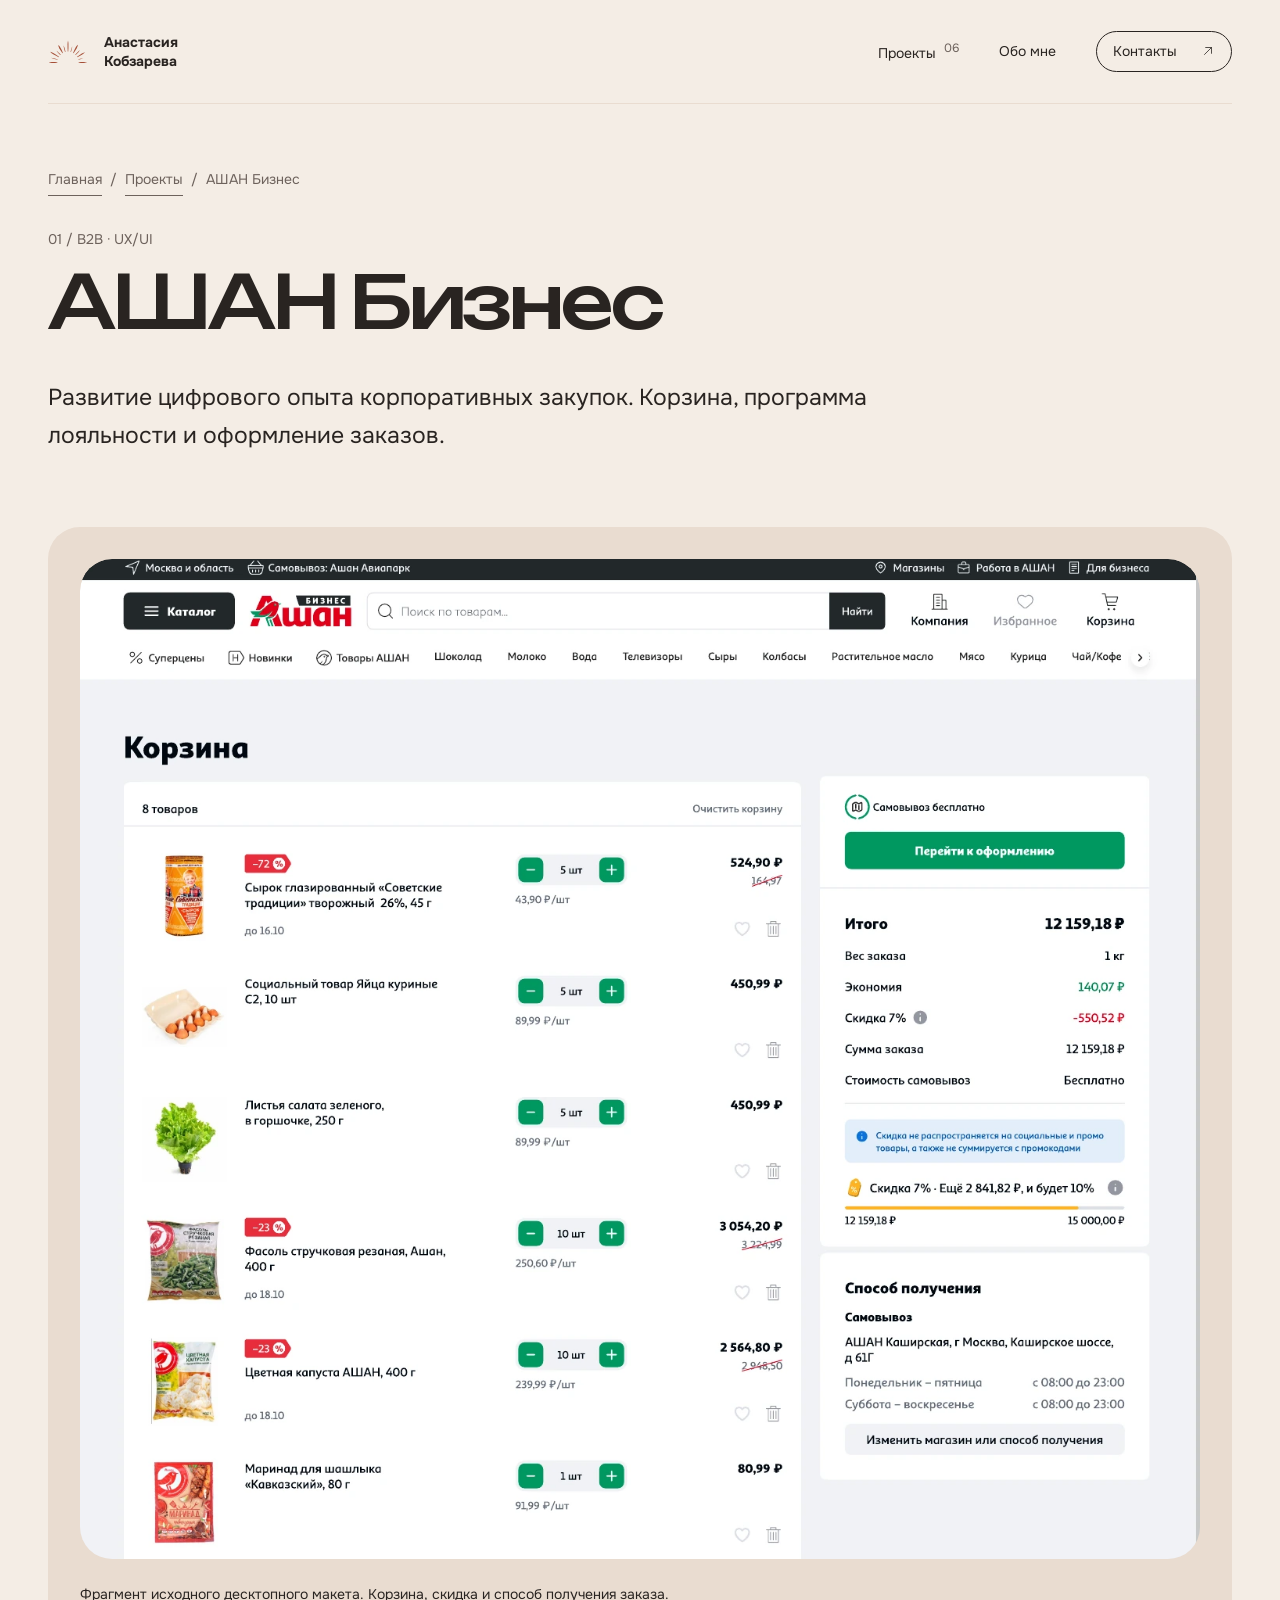
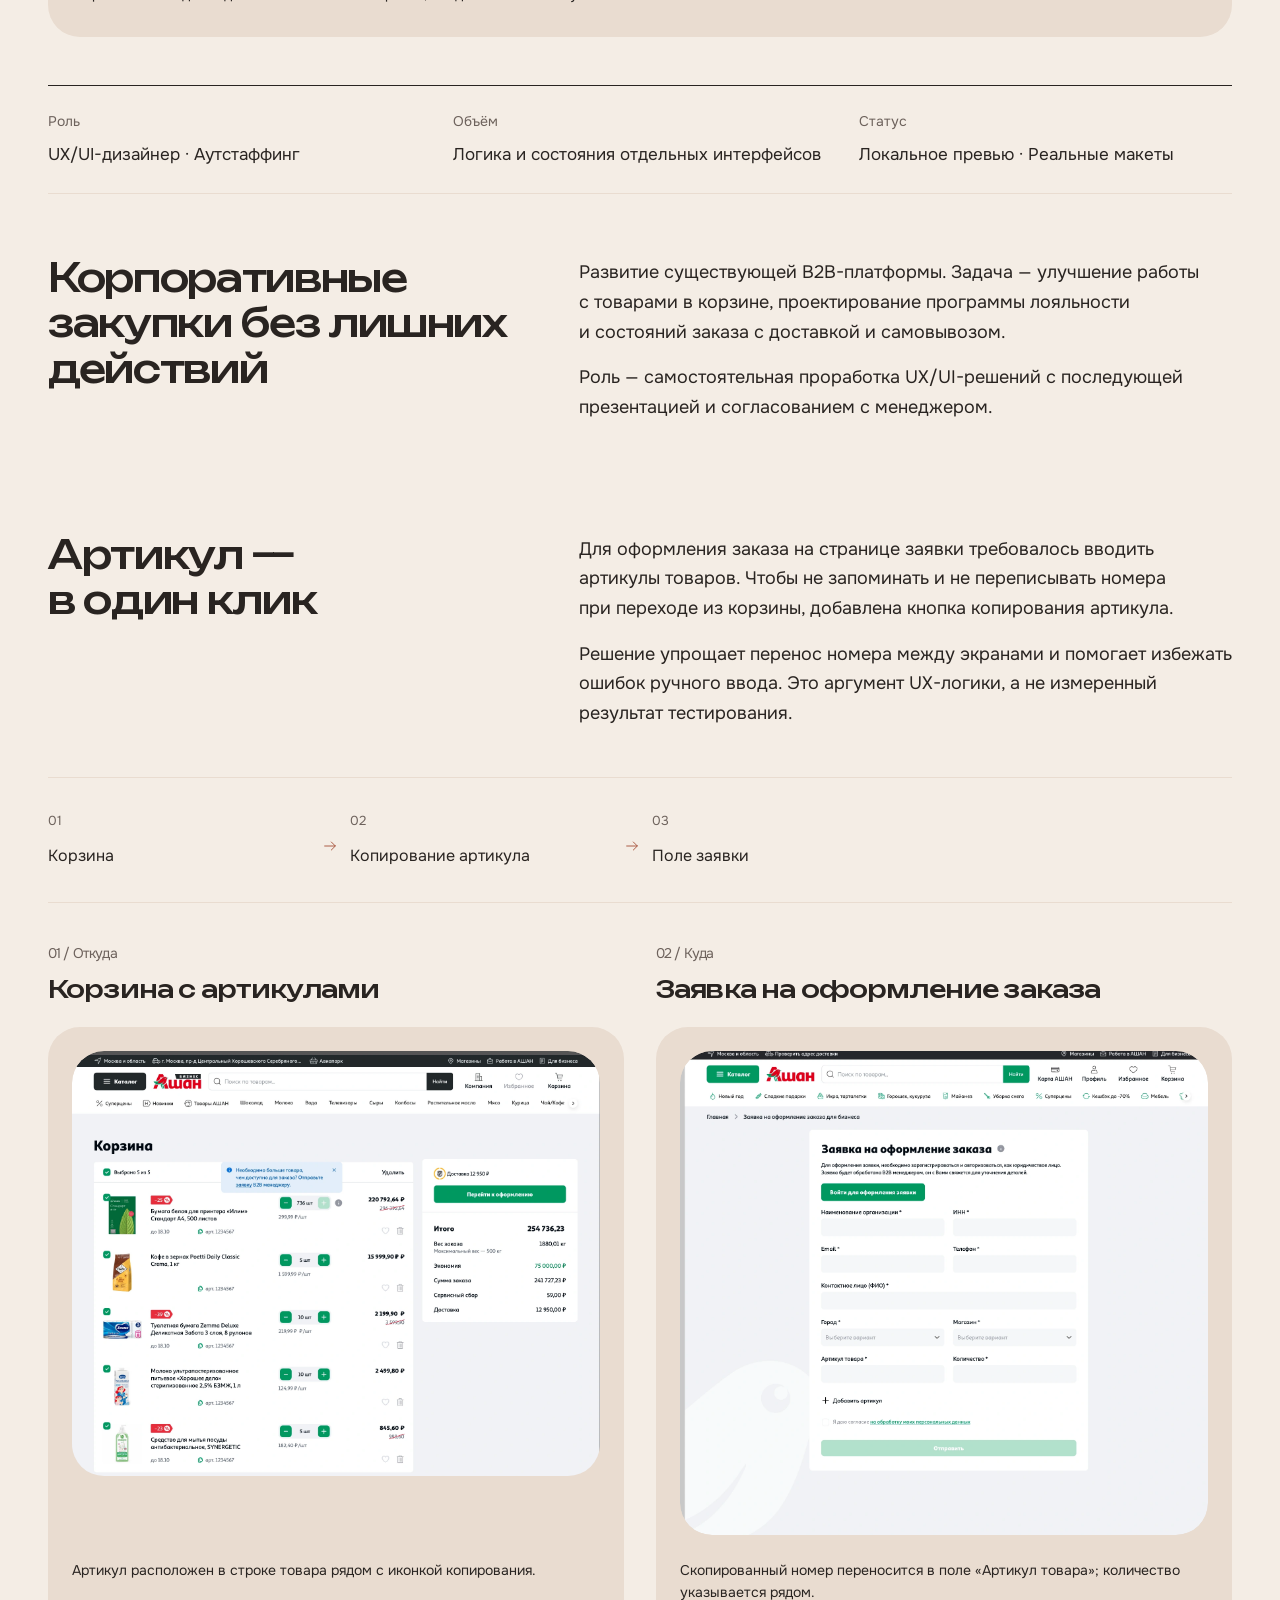
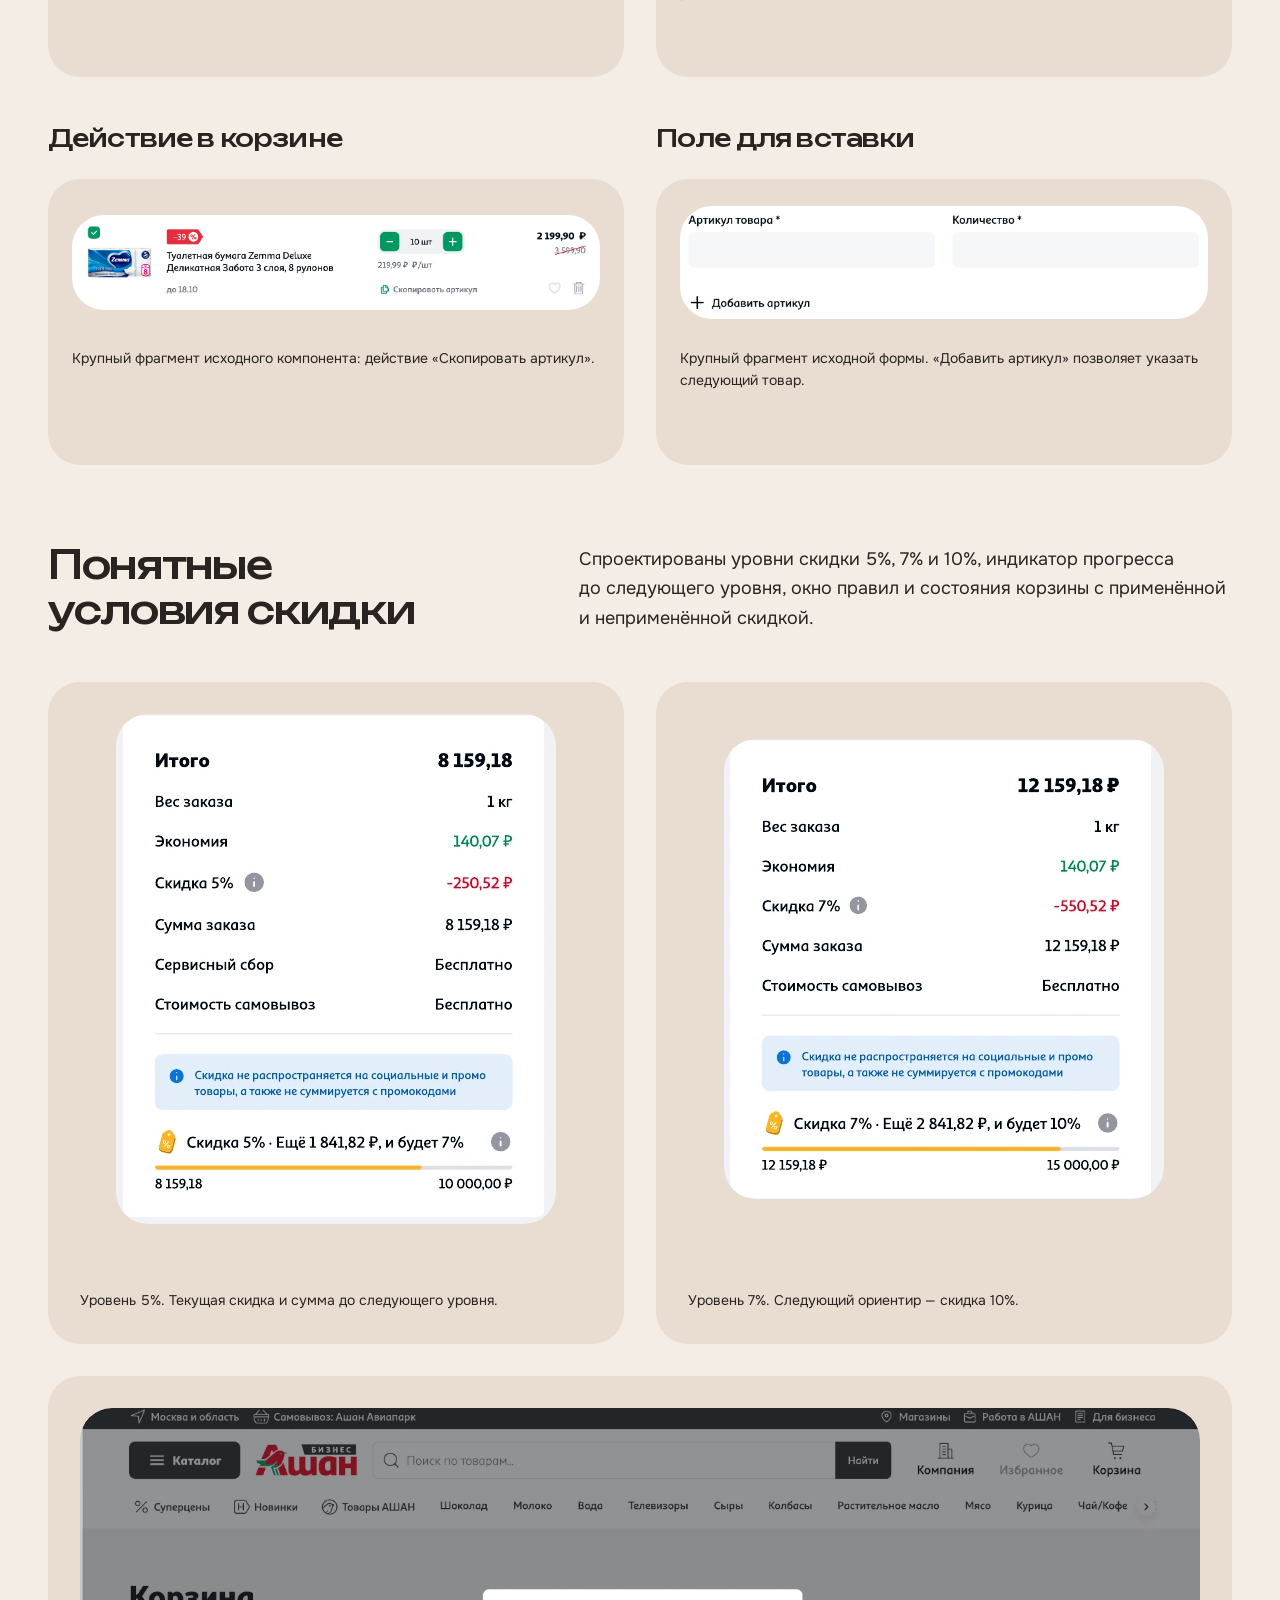
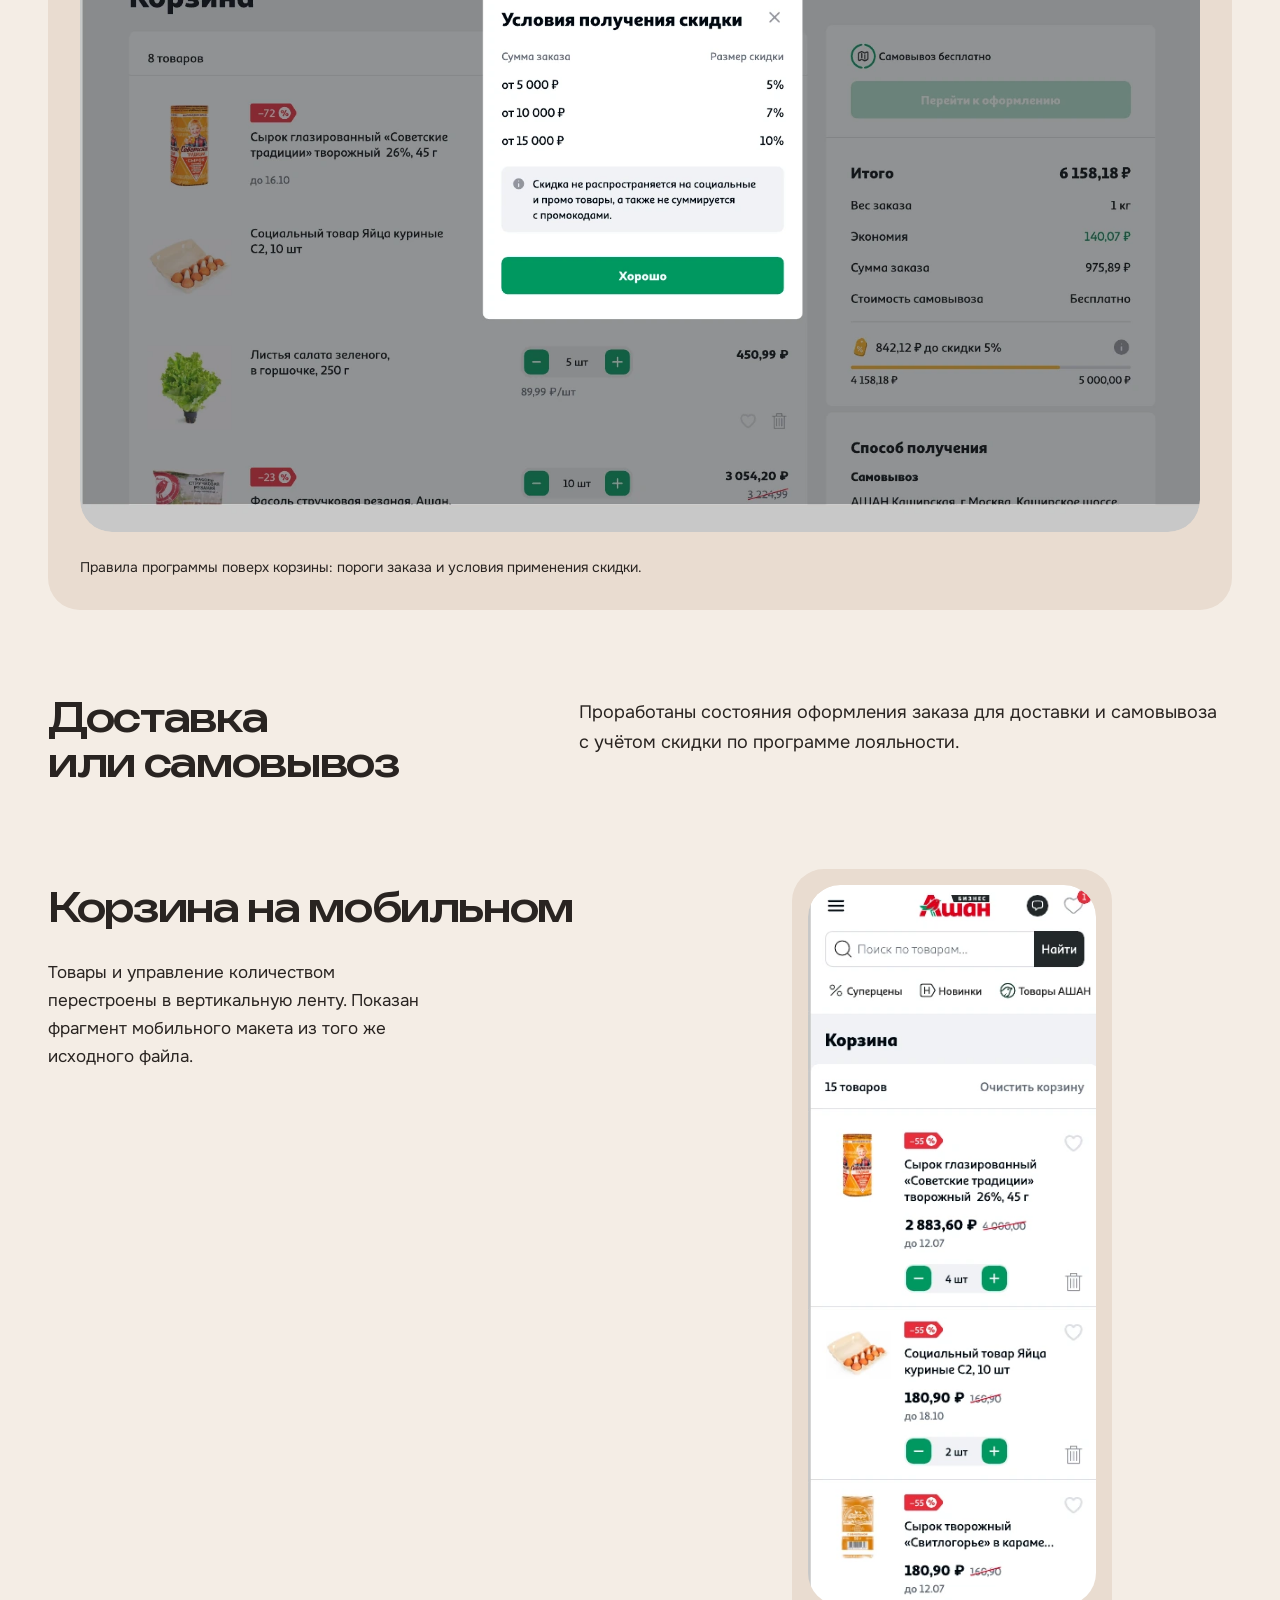
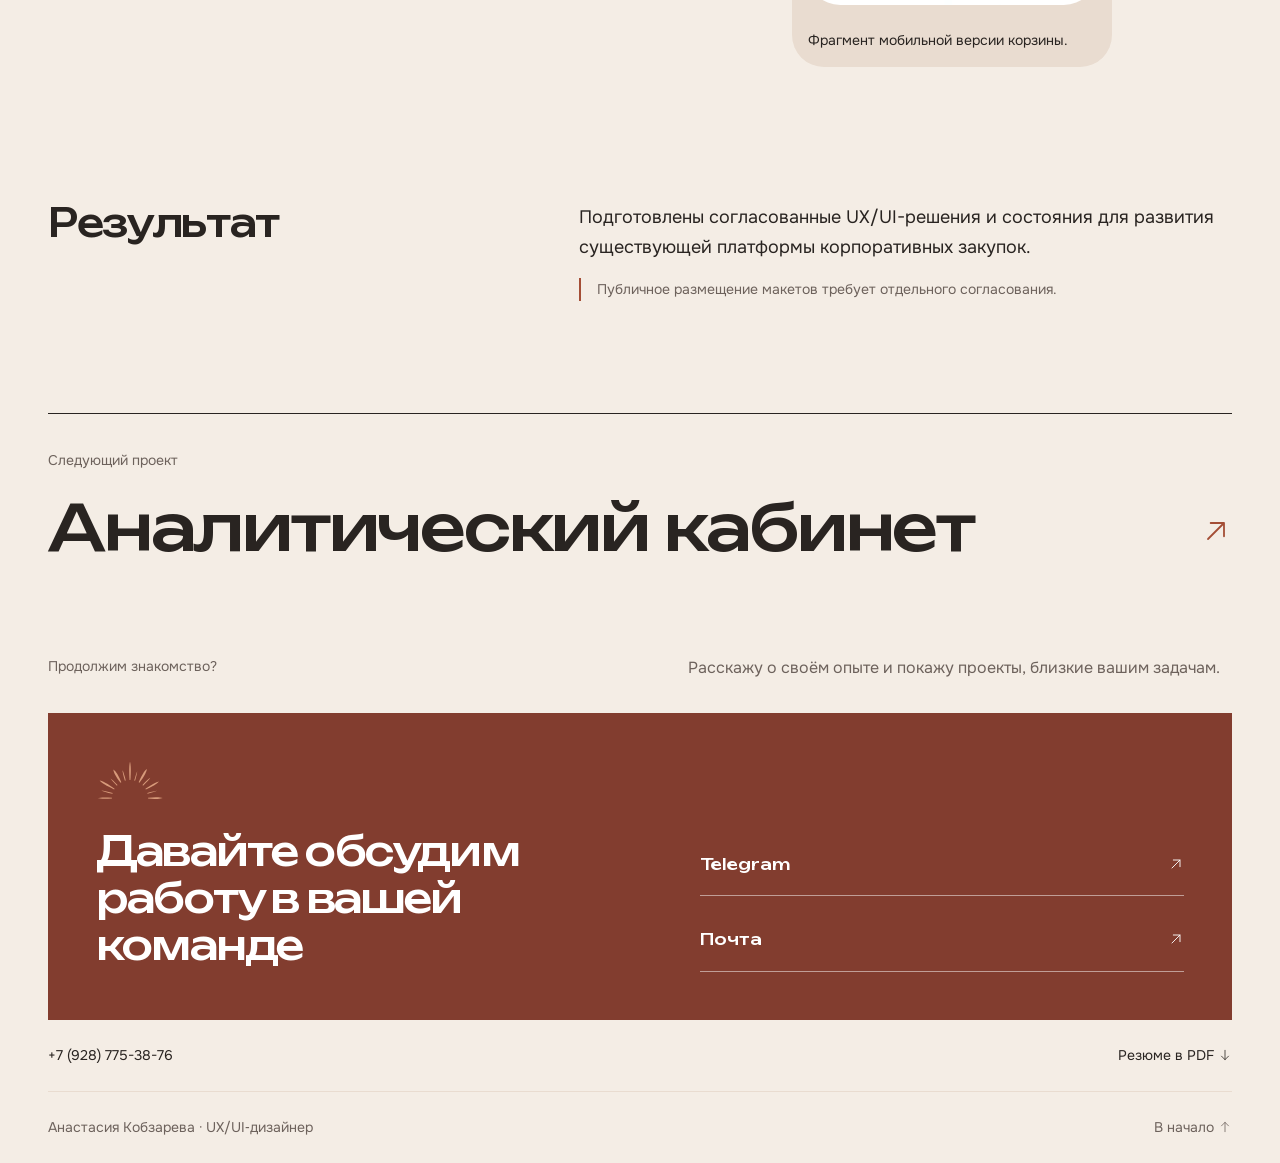
==== commit a441685f: "Refine mobile portfolio layouts" ====
--- a/auchan-business.html
+++ b/auchan-business.html
@@ -1 +1 @@
-<!doctype html><html lang="ru"><head><meta charset="utf-8"><link rel="icon" href="assets/logo-light.svg" type="image/svg+xml"><meta name="robots" content="noindex, nofollow"><meta name="viewport" content="width=device-width,initial-scale=1"><meta name="theme-color" content="#f4ede5"><meta name="description" content="Развитие UX корпоративных закупок: корзина, программа лояльности и оформление заказа."><title>АШАН Бизнес — Анастасия Кобзарева</title><link rel="stylesheet" href="style.css"><link rel="stylesheet" href="portfolio-six.css"><link rel="stylesheet" href="brand.css"></head><body class="auchan-case"><a class="skip" href="#main">К содержанию</a><header class="header shell"><a class="signature" href="index.html" aria-label="Анастасия Кобзарева — главная"><span class="signature-symbol" aria-hidden="true"><img class="brand-mark" src="assets/logo-light.svg" width="300" height="168" alt=""></span><span>Анастасия <br>Кобзарева</span></a><nav aria-label="Главная навигация"><a href="projects.html#work">Проекты <span class="nav-count">06</span></a><a href="index.html#about">Обо мне</a><a class="nav-contact" href="#contact">Контакты <span><svg class="site-arrow" width="24" height="24" viewBox="0 0 24 24" fill="none" stroke="currentColor" stroke-width="1.5" stroke-linecap="round" stroke-linejoin="round" aria-hidden="true" focusable="false"><path d="M6 18 18 6 M8 6h10v10"/></svg></span></a></nav></header><main id="main"><section class="case-header shell" id="top"><nav class="catalog-breadcrumb case-breadcrumb" aria-label="Хлебные крошки"><a class="plain-link" href="index.html">Главная</a><span aria-hidden="true">/</span><a class="plain-link" href="projects.html#work">Проекты</a><span aria-hidden="true">/</span><span aria-current="page">АШАН Бизнес</span></nav><div class="section-label">01 / B2B · UX/UI</div><h1>АШАН Бизнес</h1><p>Развитие цифрового опыта корпоративных закупок. Корзина, программа лояльности и оформление заказов.</p></section><section class="shell"><figure class="case-figure auchan-hero-figure"><button class="image-button" data-image="assets/auchan-basket.webp" data-caption="Корзина АШАН Бизнес — состояние со скидкой 7%" aria-label="Увеличить: Корзина АШАН Бизнес — состояние со скидкой 7%"><img src="assets/auchan-basket.webp" width="1432" height="1600" alt="Корзина АШАН Бизнес — состояние со скидкой 7%" loading="lazy" decoding="async"></button><figcaption>Фрагмент исходного десктопного макета. Корзина, скидка и способ получения заказа.</figcaption></figure><dl class="case-meta"><div><dt>Роль</dt><dd>UX/UI-дизайнер · Аутстаффинг</dd></div><div><dt>Объём</dt><dd>Логика и состояния отдельных интерфейсов</dd></div><div><dt>Статус</dt><dd>Локальное превью · Реальные макеты</dd></div></dl><div class="case-story"><h2>Корпоративные закупки без лишних действий</h2><div><p>Развитие существующей B2B-платформы. Задача — улучшение работы с товарами в корзине, проектирование программы лояльности и состояний заказа с доставкой и самовывозом.</p><p>Роль — самостоятельная проработка UX/UI-решений с последующей презентацией и согласованием с менеджером.</p></div></div><div class="case-story"><h2>Артикул — в один клик</h2><div><p>Для оформления заказа на странице заявки требовалось вводить артикулы товаров. Чтобы не запоминать и не переписывать номера при переходе из корзины, добавлена кнопка копирования артикула.</p><p>Решение упрощает перенос номера между экранами и помогает избежать ошибок ручного ввода. Это аргумент UX-логики, а не измеренный результат тестирования.</p></div></div><ol class="handoff-rail"><li><span>01</span>Корзина</li><li><span>02</span>Копирование артикула</li><li><span>03</span>Поле заявки</li></ol><section class="article-flow" id="article-flow" aria-label="Перенос артикула из корзины в заявку"><div class="article-screen-grid"><div><h3><span>01 / Откуда</span>Корзина с артикулами</h3><figure class="case-figure article-figure"><button class="image-button" data-image="assets/auchan-article-cart.webp" data-caption="Корзина с артикулами товаров и кнопками копирования" aria-label="Увеличить: Корзина с артикулами товаров и кнопками копирования"><img src="assets/auchan-article-cart.webp" width="1600" height="1290" alt="Корзина с артикулами товаров и кнопками копирования" loading="lazy" decoding="async"></button><figcaption>Артикул расположен в строке товара рядом с иконкой копирования.</figcaption></figure></div><div><h3><span>02 / Куда</span>Заявка на оформление заказа</h3><figure class="case-figure article-figure"><button class="image-button" data-image="assets/auchan-article-request.webp" data-caption="Заявка на оформление заказа — поле Артикул товара" aria-label="Увеличить: Заявка на оформление заказа — поле Артикул товара"><img src="assets/auchan-article-request.webp" width="1600" height="1467" alt="Заявка на оформление заказа — поле Артикул товара" loading="lazy" decoding="async"></button><figcaption>Скопированный номер переносится в поле «Артикул товара»; количество указывается рядом.</figcaption></figure></div></div><div class="article-detail-grid"><div><h3>Действие в корзине</h3><figure class="case-figure article-figure"><button class="image-button" data-image="assets/auchan-article-copy.webp" data-caption="Кнопка Скопировать артикул в строке товара" aria-label="Увеличить: Кнопка Скопировать артикул в строке товара"><img src="assets/auchan-article-copy.webp" width="1549" height="277" alt="Кнопка Скопировать артикул в строке товара" loading="lazy" decoding="async"></button><figcaption>Крупный фрагмент исходного компонента: действие «Скопировать артикул».</figcaption></figure></div><div><h3>Поле для вставки</h3><figure class="case-figure article-figure"><button class="image-button" data-image="assets/auchan-article-field.webp" data-caption="Поле Артикул товара и количество в заявке" aria-label="Увеличить: Поле Артикул товара и количество в заявке"><img src="assets/auchan-article-field.webp" width="800" height="172" alt="Поле Артикул товара и количество в заявке" loading="lazy" decoding="async"></button><figcaption>Крупный фрагмент исходной формы. «Добавить артикул» позволяет указать следующий товар.</figcaption></figure></div></div><p class="case-note">Показаны оригинальные статичные макеты и увеличенные фрагменты. Заполненное состояние заявки после вставки не имитируется.</p></section><div class="case-story"><h2>Понятные условия скидки</h2><div><p>Спроектированы уровни скидки 5%, 7% и 10%, индикатор прогресса до следующего уровня, окно правил и состояния корзины с применённой и неприменённой скидкой.</p></div></div><div class="auchan-detail-grid"><figure class="case-figure auchan-detail"><button class="image-button" data-image="assets/auchan-loyalty-5.webp" data-caption="Применённая скидка 5% и прогресс до 7%" aria-label="Увеличить: Применённая скидка 5% и прогресс до 7%"><img src="assets/auchan-loyalty-5.webp" width="440" height="510" alt="Применённая скидка 5% и прогресс до 7%" loading="lazy" decoding="async"></button><figcaption>Уровень 5%. Текущая скидка и сумма до следующего уровня.</figcaption></figure><figure class="case-figure auchan-detail"><button class="image-button" data-image="assets/auchan-loyalty-7.webp" data-caption="Применённая скидка 7% и прогресс до 10%" aria-label="Увеличить: Применённая скидка 7% и прогресс до 10%"><img src="assets/auchan-loyalty-7.webp" width="440" height="460" alt="Применённая скидка 7% и прогресс до 10%" loading="lazy" decoding="async"></button><figcaption>Уровень 7%. Следующий ориентир — скидка 10%.</figcaption></figure></div><figure class="case-figure "><button class="image-button" data-image="assets/auchan-rules.webp" data-caption="Окно условий получения скидки 5%, 7% и 10%" aria-label="Увеличить: Окно условий получения скидки 5%, 7% и 10%"><img src="assets/auchan-rules.webp" width="1600" height="1034" alt="Окно условий получения скидки 5%, 7% и 10%" loading="lazy" decoding="async"></button><figcaption>Правила программы поверх корзины: пороги заказа и условия применения скидки.</figcaption></figure><div class="case-story"><h2>Доставка <span class="case-title-line">или самовывоз</span></h2><div><p>Проработаны состояния оформления заказа для доставки и самовывоза с учётом скидки по программе лояльности.</p></div></div><div class="school-responsive"><div><span class="eyebrow">Реальный адаптив</span><h2>Корзина на мобильном</h2><p>Товары и управление количеством перестроены в вертикальную ленту. Показан фрагмент мобильного макета из того же исходного файла.</p></div><figure class="case-figure mobile-figure auchan-mobile-figure"><button class="image-button" data-image="assets/auchan-mobile.webp" data-caption="Мобильный макет корзины АШАН Бизнес" aria-label="Увеличить: Мобильный макет корзины АШАН Бизнес"><img src="assets/auchan-mobile.webp" width="320" height="1800" alt="Мобильный макет корзины АШАН Бизнес" loading="lazy" decoding="async"></button><figcaption>Фрагмент мобильной версии корзины.</figcaption></figure></div><div class="case-story"><h2>Результат</h2><div><p>Подготовлены согласованные UX/UI-решения и состояния для развития существующей платформы корпоративных закупок.</p><p class="case-note">Показаны фрагменты оригинальных макетов. Суммы и скидки — содержание интерфейса, а не бизнес-результаты проекта. Публичное размещение требует отдельного согласования.</p></div></div></section><section class="next-case shell"><span class="section-label">Следующий проект</span><a href="university.html"><h2>Аналитический кабинет</h2><span><svg class="site-arrow" width="24" height="24" viewBox="0 0 24 24" fill="none" stroke="currentColor" stroke-width="1.5" stroke-linecap="round" stroke-linejoin="round" aria-hidden="true" focusable="false"><path d="M6 18 18 6 M8 6h10v10"/></svg></span></a></section></main><dialog class="image-dialog" aria-labelledby="image-dialog-title"><div class="image-toolbar"><span id="image-dialog-title">Просмотр макета</span><div><button type="button" data-zoom="out" aria-label="Уменьшить изображение">−</button><button type="button" data-zoom="fit">Вписать</button><button type="button" data-zoom="in" aria-label="Увеличить изображение">+</button><button type="button" class="close-image" aria-label="Закрыть просмотр макета">Закрыть ×</button></div></div><div class="image-viewport" tabindex="0" aria-label="Макет. Прокрутите, чтобы рассмотреть детали"><img alt=""></div></dialog><section class="contact shell" id="contact"><div class="contact-intro"><span class="eyebrow">Продолжим знакомство?</span><p>Расскажу о своём опыте и покажу проекты, близкие вашим задачам.</p></div><div class="contact-panel"><div><span class="contact-star" aria-hidden="true"><img class="brand-mark" src="assets/logo-dark.svg" width="300" height="168" alt=""></span><h2 class="contact-title"><span>Давайте обсудим</span><span>работу в вашей</span><span>команде</span></h2></div><div class="contact-links"><a href="https://t.me/Anastasia_Website" target="_blank" rel="noopener noreferrer">Telegram <span><svg class="site-arrow" width="24" height="24" viewBox="0 0 24 24" fill="none" stroke="currentColor" stroke-width="1.5" stroke-linecap="round" stroke-linejoin="round" aria-hidden="true" focusable="false"><path d="M6 18 18 6 M8 6h10v10"/></svg></span></a><a href="mailto:nastasyshka1@gmail.com">Почта <span><svg class="site-arrow" width="24" height="24" viewBox="0 0 24 24" fill="none" stroke="currentColor" stroke-width="1.5" stroke-linecap="round" stroke-linejoin="round" aria-hidden="true" focusable="false"><path d="M6 18 18 6 M8 6h10v10"/></svg></span></a></div></div><div class="contact-foot"><a href="tel:+79287753876">+7 (928) 775-38-76</a><a href="assets/Anastasia-Kobzareva-Resume.pdf" download>Резюме в PDF <svg class="site-arrow" width="24" height="24" viewBox="0 0 24 24" fill="none" stroke="currentColor" stroke-width="1.5" stroke-linecap="round" stroke-linejoin="round" aria-hidden="true" focusable="false"><path d="M12 4v16 M6 14l6 6 6-6"/></svg></a></div></section><footer class="shell footer"><span>Анастасия Кобзарева · UX/UI-дизайнер</span><a href="#top">В начало <svg class="site-arrow" width="24" height="24" viewBox="0 0 24 24" fill="none" stroke="currentColor" stroke-width="1.5" stroke-linecap="round" stroke-linejoin="round" aria-hidden="true" focusable="false"><path d="M12 20V4 M6 10l6-6 6 6"/></svg></a></footer><script src="script.js"></script></body></html>+<!doctype html><html lang="ru"><head><meta charset="utf-8"><link rel="icon" href="assets/logo-light.svg" type="image/svg+xml"><meta name="robots" content="noindex, nofollow"><meta name="viewport" content="width=device-width,initial-scale=1"><meta name="theme-color" content="#f4ede5"><meta name="description" content="Развитие UX корпоративных закупок: корзина, программа лояльности и оформление заказа."><title>АШАН Бизнес — Анастасия Кобзарева</title><link rel="stylesheet" href="style.css"><link rel="stylesheet" href="portfolio-six.css"><link rel="stylesheet" href="brand.css"></head><body class="auchan-case"><a class="skip" href="#main">К содержанию</a><header class="header shell"><a class="signature" href="index.html" aria-label="Анастасия Кобзарева — главная"><span class="signature-symbol" aria-hidden="true"><img class="brand-mark" src="assets/logo-light.svg" width="300" height="168" alt=""></span><span class="signature-legacy">Анастасия <br>Кобзарева</span><span class="signature-text signature-mobile">Анастасия Кобзарева<span class="signature-role">UX/UI &amp; Digital Designer</span></span></a><nav aria-label="Главная навигация"><a href="projects.html">Проекты <span class="nav-count">06</span></a><a href="index.html#about">Обо мне</a><a class="nav-contact" href="#contact">Контакты <span><svg class="site-arrow" width="24" height="24" viewBox="0 0 24 24" fill="none" stroke="currentColor" stroke-width="1.5" stroke-linecap="round" stroke-linejoin="round" aria-hidden="true" focusable="false"><path d="M6 18 18 6 M8 6h10v10"/></svg></span></a></nav></header><main id="main"><section class="case-header shell" id="top"><nav class="catalog-breadcrumb case-breadcrumb" aria-label="Хлебные крошки"><a class="plain-link" href="index.html">Главная</a><span aria-hidden="true">/</span><a class="plain-link" href="projects.html#work">Проекты</a><span aria-hidden="true">/</span><span aria-current="page">АШАН Бизнес</span></nav><div class="section-label">01 / B2B · UX/UI</div><h1>АШАН Бизнес</h1><p>Развитие цифрового опыта корпоративных закупок. Корзина, программа лояльности и оформление заказов.</p></section><section class="shell"><figure class="case-figure auchan-hero-figure"><button class="image-button" data-image="assets/auchan-basket.webp" data-caption="Корзина АШАН Бизнес — состояние со скидкой 7%" aria-label="Увеличить: Корзина АШАН Бизнес — состояние со скидкой 7%"><img src="assets/auchan-basket.webp" width="1432" height="1600" alt="Корзина АШАН Бизнес — состояние со скидкой 7%" loading="lazy" decoding="async"></button><figcaption>Фрагмент исходного десктопного макета. Корзина, скидка и способ получения заказа.</figcaption></figure><dl class="case-meta"><div><dt>Роль</dt><dd>UX/UI-дизайнер · Аутстаффинг</dd></div><div><dt>Объём</dt><dd>Логика и состояния отдельных интерфейсов</dd></div><div><dt>Статус</dt><dd>Локальное превью · Реальные макеты</dd></div></dl><div class="case-story"><h2>Корпоративные закупки без лишних действий</h2><div><p>Развитие существующей B2B-платформы. Задача — улучшение работы с товарами в корзине, проектирование программы лояльности и состояний заказа с доставкой и самовывозом.</p><p>Роль — самостоятельная проработка UX/UI-решений с последующей презентацией и согласованием с менеджером.</p></div></div><div class="case-story"><h2>Артикул — в один клик</h2><div><p>Для оформления заказа на странице заявки требовалось вводить артикулы товаров. Чтобы не запоминать и не переписывать номера при переходе из корзины, добавлена кнопка копирования артикула.</p><p>Решение упрощает перенос номера между экранами и помогает избежать ошибок ручного ввода. Это аргумент UX-логики, а не измеренный результат тестирования.</p></div></div><ol class="handoff-rail"><li><span>01</span>Корзина</li><li><span>02</span>Копирование артикула</li><li><span>03</span>Поле заявки</li></ol><section class="article-flow" id="article-flow" aria-label="Перенос артикула из корзины в заявку"><div class="article-screen-grid"><div><h3><span>01 / Откуда</span>Корзина с артикулами</h3><figure class="case-figure article-figure"><button class="image-button" data-image="assets/auchan-article-cart.webp" data-caption="Корзина с артикулами товаров и кнопками копирования" aria-label="Увеличить: Корзина с артикулами товаров и кнопками копирования"><img src="assets/auchan-article-cart.webp" width="1600" height="1290" alt="Корзина с артикулами товаров и кнопками копирования" loading="lazy" decoding="async"></button><figcaption>Артикул расположен в строке товара рядом с иконкой копирования.</figcaption></figure></div><div><h3><span>02 / Куда</span>Заявка на&nbsp;оформление заказа</h3><figure class="case-figure article-figure"><button class="image-button" data-image="assets/auchan-article-request.webp" data-caption="Заявка на оформление заказа — поле Артикул товара" aria-label="Увеличить: Заявка на оформление заказа — поле Артикул товара"><img src="assets/auchan-article-request.webp" width="1600" height="1467" alt="Заявка на оформление заказа — поле Артикул товара" loading="lazy" decoding="async"></button><figcaption>Скопированный номер переносится в поле «Артикул товара»; количество указывается рядом.</figcaption></figure></div></div><div class="article-detail-grid"><div><h3>Действие в корзине</h3><figure class="case-figure article-figure"><button class="image-button" data-image="assets/auchan-article-copy.webp" data-caption="Кнопка Скопировать артикул в строке товара" aria-label="Увеличить: Кнопка Скопировать артикул в строке товара"><img src="assets/auchan-article-copy.webp" width="1549" height="277" alt="Кнопка Скопировать артикул в строке товара" loading="lazy" decoding="async"></button><figcaption>Крупный фрагмент исходного компонента: действие «Скопировать артикул».</figcaption></figure></div><div><h3>Поле для вставки</h3><figure class="case-figure article-figure"><button class="image-button" data-image="assets/auchan-article-field.webp" data-caption="Поле Артикул товара и количество в заявке" aria-label="Увеличить: Поле Артикул товара и количество в заявке"><img src="assets/auchan-article-field.webp" width="800" height="172" alt="Поле Артикул товара и количество в заявке" loading="lazy" decoding="async"></button><figcaption>Крупный фрагмент исходной формы. «Добавить артикул» позволяет указать следующий товар.</figcaption></figure></div></div></section><div class="case-story"><h2>Понятные условия скидки</h2><div><p>Спроектированы уровни скидки 5%, 7% и 10%, индикатор прогресса до следующего уровня, окно правил и состояния корзины с применённой и неприменённой скидкой.</p></div></div><div class="auchan-detail-grid"><figure class="case-figure auchan-detail"><button class="image-button" data-image="assets/auchan-loyalty-5.webp" data-caption="Применённая скидка 5% и прогресс до 7%" aria-label="Увеличить: Применённая скидка 5% и прогресс до 7%"><img src="assets/auchan-loyalty-5.webp" width="440" height="510" alt="Применённая скидка 5% и прогресс до 7%" loading="lazy" decoding="async"></button><figcaption>Уровень 5%. Текущая скидка и сумма до следующего уровня.</figcaption></figure><figure class="case-figure auchan-detail"><button class="image-button" data-image="assets/auchan-loyalty-7.webp" data-caption="Применённая скидка 7% и прогресс до 10%" aria-label="Увеличить: Применённая скидка 7% и прогресс до 10%"><img src="assets/auchan-loyalty-7.webp" width="440" height="460" alt="Применённая скидка 7% и прогресс до 10%" loading="lazy" decoding="async"></button><figcaption>Уровень 7%. Следующий ориентир — скидка 10%.</figcaption></figure></div><figure class="case-figure "><button class="image-button" data-image="assets/auchan-rules.webp" data-caption="Окно условий получения скидки 5%, 7% и 10%" aria-label="Увеличить: Окно условий получения скидки 5%, 7% и 10%"><img src="assets/auchan-rules.webp" width="1600" height="1034" alt="Окно условий получения скидки 5%, 7% и 10%" loading="lazy" decoding="async"></button><figcaption>Правила программы поверх корзины: пороги заказа и условия применения скидки.</figcaption></figure><div class="case-story"><h2>Доставка <span class="case-title-line">или самовывоз</span></h2><div><p>Проработаны состояния оформления заказа для доставки и самовывоза с учётом скидки по программе лояльности.</p></div></div><div class="school-responsive"><div><h2>Корзина на мобильном</h2><p>Товары и управление количеством перестроены в вертикальную ленту. Показан фрагмент мобильного макета из того же исходного файла.</p></div><figure class="case-figure mobile-figure auchan-mobile-figure"><button class="image-button" data-image="assets/auchan-mobile.webp" data-caption="Мобильный макет корзины АШАН Бизнес" aria-label="Увеличить: Мобильный макет корзины АШАН Бизнес"><img src="assets/auchan-mobile.webp" width="320" height="1800" alt="Мобильный макет корзины АШАН Бизнес" loading="lazy" decoding="async"></button><figcaption>Фрагмент мобильной версии корзины.</figcaption></figure></div><div class="case-story"><h2>Результат</h2><div><p>Подготовлены согласованные UX/UI-решения и состояния для развития существующей платформы корпоративных закупок.</p><p class="case-note">Публичное размещение макетов требует отдельного согласования.</p></div></div></section><section class="next-case shell"><span class="section-label">Следующий проект</span><a href="university.html"><h2>Аналитический кабинет</h2><span><svg class="site-arrow" width="24" height="24" viewBox="0 0 24 24" fill="none" stroke="currentColor" stroke-width="1.5" stroke-linecap="round" stroke-linejoin="round" aria-hidden="true" focusable="false"><path d="M6 18 18 6 M8 6h10v10"/></svg></span></a></section></main><dialog class="image-dialog" aria-labelledby="image-dialog-title"><div class="image-toolbar"><span id="image-dialog-title">Просмотр макета</span><div><button type="button" data-zoom="out" aria-label="Уменьшить изображение">−</button><button type="button" data-zoom="fit">Вписать</button><button type="button" data-zoom="in" aria-label="Увеличить изображение">+</button><button type="button" class="close-image" aria-label="Закрыть просмотр макета">Закрыть ×</button></div></div><div class="image-viewport" tabindex="0" aria-label="Макет. Прокрутите, чтобы рассмотреть детали"><img alt=""></div></dialog><section class="contact shell" id="contact"><div class="contact-intro"><span class="eyebrow contact-kicker" role="heading" aria-level="2">Продолжим знакомство?</span><p>Расскажу о своём опыте и покажу проекты, близкие вашим задачам.</p></div><div class="contact-panel"><div><span class="contact-star" aria-hidden="true"><img class="brand-mark" src="assets/logo-dark.svg" width="300" height="168" alt=""></span><h2 class="contact-title"><span>Давайте обсудим</span><span>работу в вашей</span><span>команде</span></h2></div><div class="contact-links"><a href="https://t.me/Anastasia_Website" target="_blank" rel="noopener noreferrer">Telegram <span><svg class="site-arrow" width="24" height="24" viewBox="0 0 24 24" fill="none" stroke="currentColor" stroke-width="1.5" stroke-linecap="round" stroke-linejoin="round" aria-hidden="true" focusable="false"><path d="M6 18 18 6 M8 6h10v10"/></svg></span></a><a href="mailto:nastasyshka1@gmail.com">Почта <span><svg class="site-arrow" width="24" height="24" viewBox="0 0 24 24" fill="none" stroke="currentColor" stroke-width="1.5" stroke-linecap="round" stroke-linejoin="round" aria-hidden="true" focusable="false"><path d="M6 18 18 6 M8 6h10v10"/></svg></span></a></div></div><div class="contact-foot"><a href="tel:+79287753876">+7 (928) 775-38-76</a><a href="assets/Anastasia-Kobzareva-Resume.pdf" download>Резюме в PDF <svg class="site-arrow" width="24" height="24" viewBox="0 0 24 24" fill="none" stroke="currentColor" stroke-width="1.5" stroke-linecap="round" stroke-linejoin="round" aria-hidden="true" focusable="false"><path d="M12 4v16 M6 14l6 6 6-6"/></svg></a></div></section><footer class="shell footer"><span>Анастасия Кобзарева · UX/UI&#8209;дизайнер</span><a href="#top">В&nbsp;начало <svg class="site-arrow" width="24" height="24" viewBox="0 0 24 24" fill="none" stroke="currentColor" stroke-width="1.5" stroke-linecap="round" stroke-linejoin="round" aria-hidden="true" focusable="false"><path d="M12 20V4 M6 10l6-6 6 6"/></svg></a></footer><script src="script.js"></script></body></html>
--- a/brand.css
+++ b/brand.css
@@ -666,3 +666,424 @@
   font-size: clamp(22px, 3vw, 48px);
   overflow-wrap: normal;
 }
+
+/* Mobile layout shared by the home page, catalog and case studies. */
+.signature-mobile {
+  display: none;
+}
+
+@media (max-width: 768px) {
+  :root {
+    --corner-radius: 24px;
+  }
+
+  body {
+    font-size: 16px;
+    line-height: 1.4;
+  }
+
+  .shell {
+    width: calc(100% - 32px);
+  }
+
+  .header.shell {
+    display: grid;
+    grid-template-columns: minmax(0, 1fr);
+    height: auto;
+    min-height: 0;
+    gap: 8px;
+    padding-block: 16px 0;
+  }
+
+  .header .signature {
+    gap: 8px;
+    font-size: 14px;
+  }
+
+  .header .signature-symbol {
+    flex-basis: 48px;
+  }
+
+  .header .signature-legacy {
+    display: none;
+  }
+
+  .header .signature-mobile {
+    display: grid;
+  }
+
+  .header .signature-role {
+    font-size: 14px;
+  }
+
+  body:not(.home) .header .signature-role {
+    color: var(--terracotta-dark);
+  }
+
+  .header nav {
+    width: 100%;
+    display: flex;
+    justify-content: space-between;
+    gap: 8px;
+  }
+
+  .header nav a,
+  .header .nav-contact {
+    display: inline-flex;
+    align-items: center;
+    min-height: 44px;
+    font-size: 14px;
+    border: 0;
+    padding: 0;
+  }
+
+  .header .nav-count,
+  .header .nav-contact > span,
+  .hero-edition,
+  .portrait-hero .hero-portrait figcaption > span + span {
+    display: none;
+  }
+
+  .portrait-hero .hero-body {
+    grid-template-columns: minmax(0, 1fr);
+    gap: 16px;
+    padding-block: 16px 40px;
+  }
+
+  .portrait-hero .hero-copy {
+    display: contents;
+  }
+
+  .portrait-hero .hero-portrait {
+    grid-area: 1 / 1;
+    max-width: 320px;
+    justify-self: center;
+    margin: 0;
+  }
+
+  .portrait-hero .portrait-frame {
+    height: auto;
+    aspect-ratio: 4 / 5;
+    box-shadow: none;
+  }
+
+  .portrait-hero .hero-portrait figcaption {
+    margin-top: 8px;
+    font-size: 14px;
+  }
+
+  .portrait-hero h1 {
+    grid-area: 2 / 1;
+    font-size: clamp(24px, 7.1vw, 32px);
+    line-height: 1.2;
+    overflow-wrap: normal;
+    margin: 0;
+  }
+
+  .portrait-hero .hero-word {
+    overflow-wrap: normal;
+  }
+
+  .portrait-hero .word-help {
+    grid-area: 3 / 1;
+    margin: 0;
+    font-size: 14px;
+    line-height: 1.4;
+  }
+
+  .portrait-hero .hero-primary-actions {
+    grid-area: 4 / 1;
+    display: grid;
+    gap: 8px;
+    margin: 0;
+  }
+
+  .portrait-hero .hero-primary-actions .button {
+    width: 100%;
+    margin: 0;
+  }
+
+  .portrait-hero .hero-description {
+    grid-area: 5 / 1;
+    margin: 0;
+    font-size: 16px;
+    line-height: 1.4;
+  }
+
+  .portrait-hero .hero-secondary-actions {
+    grid-area: 6 / 1;
+    display: flex;
+    flex-wrap: wrap;
+    align-items: center;
+    gap: 24px;
+    margin: 0;
+  }
+
+  .hero-secondary-actions :is(.resume-link, .intro-replay) {
+    display: inline-flex;
+    align-items: center;
+    gap: 8px;
+    min-height: 44px;
+    font-size: 14px;
+  }
+
+  .hero-secondary-actions .site-arrow,
+  .all-projects-actions .site-arrow {
+    width: 16px;
+    height: 16px;
+  }
+
+  .hero-foot > span {
+    max-width: none;
+    white-space: nowrap;
+  }
+
+  .hero-topline,
+  .hero-foot {
+    font-size: 14px;
+    padding-block: 16px;
+  }
+
+  .featured-work,
+  .catalog-header,
+  .case-header,
+  .about,
+  .projects-page .case-list {
+    padding-block: 40px;
+  }
+
+  .projects-page .case-list {
+    padding-top: 0;
+  }
+
+  .case-list .project-grid {
+    grid-template-columns: minmax(0, 1fr);
+    gap: 24px;
+  }
+
+  .case-list .project-grid > .project > .project-link {
+    padding: 24px;
+  }
+
+  .case-list .project-grid .project-title h2 {
+    font-size: 24px;
+    line-height: 1.2;
+    overflow-wrap: normal;
+  }
+
+  .case-list :is(.project-role, .project-top),
+  .case-breadcrumb,
+  .catalog-breadcrumb {
+    font-size: 14px;
+    line-height: 1.4;
+  }
+
+  .case-list .project-description {
+    font-size: 16px;
+    line-height: 1.4;
+  }
+
+  .case-list .project-grid .project-image img,
+  main :is(.case-figure, .metric-scene) .image-button,
+  main :is(.case-figure, .metric-scene) .image-button img {
+    border-radius: 16px;
+  }
+
+  .case-list .project-grid .project .project-image {
+    inset: 0;
+  }
+
+  .featured-work .section-heading,
+  .about .section-heading {
+    margin-bottom: 16px;
+  }
+
+  .featured-work .all-projects-cta {
+    margin-top: 40px;
+  }
+
+  .button,
+  .image-toolbar button {
+    border-radius: 16px;
+  }
+
+  .about-intro,
+  .contact-panel {
+    padding: 24px;
+    border-radius: 24px;
+  }
+
+  .experience .job {
+    padding-block: 24px 8px;
+  }
+
+  .experience .job + .job {
+    margin-top: 24px;
+  }
+
+  .experience .job :is(h3, h4) {
+    margin: 8px 0;
+    color: var(--terracotta);
+    font: 500 24px/1.2 Bounded, sans-serif;
+  }
+
+  .experience .job h4 {
+    margin-top: 24px;
+  }
+
+  .experience .job h3 span,
+  .eyebrow,
+  .section-label,
+  .case-meta dt,
+  .case-note,
+  .metric-heading > span,
+  .case-figure figcaption,
+  .metric-scene figcaption {
+    font-size: 14px;
+    line-height: 1.4;
+  }
+
+  .experience .job :is(p, .job-process),
+  .contact-intro p {
+    color: var(--ink);
+    font-size: 16px;
+    line-height: 1.4;
+  }
+
+  .catalog-breadcrumb .plain-link {
+    border: 0;
+    padding: 0;
+    color: var(--muted);
+  }
+
+  .catalog-breadcrumb .plain-link:is(:hover, :focus-visible) {
+    color: var(--terracotta-dark);
+  }
+
+  .case-header h1,
+  .case-story h2,
+  .next-case h2 {
+    overflow-wrap: normal;
+    hyphens: none;
+    line-height: 1.2;
+  }
+
+  .case-header h1 {
+    font-size: clamp(26px, 7vw, 48px);
+  }
+
+  .next-case h2 {
+    font-size: clamp(22px, 6vw, 40px);
+  }
+
+  .case-story {
+    grid-template-columns: minmax(0, 1fr);
+    padding-block: 40px 24px;
+    gap: 16px;
+  }
+
+  .case-story p,
+  .metric-heading p {
+    font-size: 16px;
+    line-height: 1.4;
+  }
+
+  .case-figure,
+  .metric-scene,
+  .article-flow .article-figure {
+    padding: 24px;
+    margin-inline: 0;
+  }
+
+  .case-figure figcaption,
+  .metric-scene figcaption,
+  .article-flow figcaption {
+    padding: 16px 0 0;
+    min-height: 0;
+  }
+
+  .article-flow h3 {
+    font-size: 22px;
+    margin-bottom: 16px;
+  }
+
+  .article-flow .image-button {
+    max-height: none;
+  }
+
+  .auchan-detail-grid {
+    gap: 24px;
+  }
+
+  .contact-kicker {
+    color: var(--terracotta);
+    font: 500 24px/1.2 Bounded, sans-serif;
+  }
+
+  .contact-intro {
+    gap: 8px;
+    margin-bottom: 16px;
+  }
+
+  .contact-foot {
+    flex-direction: row;
+    flex-wrap: wrap;
+    gap: 8px 16px;
+    font-size: 14px;
+  }
+
+  .contact-foot a {
+    white-space: nowrap;
+  }
+
+  .footer {
+    flex-direction: column;
+    align-items: center;
+    text-align: center;
+    gap: 16px;
+    font-size: 14px;
+  }
+
+  .footer > span {
+    max-width: none;
+  }
+
+  .footer > a {
+    white-space: nowrap;
+  }
+  .analytics-case .case-header h1 {
+    font-size: clamp(21px, 6.1vw, 46px);
+  }
+
+  .case-story .talent-international-title {
+    font-size: clamp(24px, 6vw, 30px);
+  }
+
+  .motion-scene,
+  .motion-intro[data-variant="b"] .motion-scene {
+    font-size: clamp(22px, 6.5vw, 32px);
+    line-height: 1.2;
+  }
+
+  .metrics-grid,
+  .article-screen-grid,
+  .article-detail-grid {
+    gap: 24px;
+  }
+  .case-header + section > .case-figure:first-child {
+    margin-top: 0;
+  }
+
+  .case-figure .image-button {
+    max-height: none;
+  }
+
+  .article-detail-grid .image-button {
+    min-height: 0;
+    align-items: flex-start;
+  }
+
+  .case-story .case-note {
+    font-size: 14px;
+  }
+}
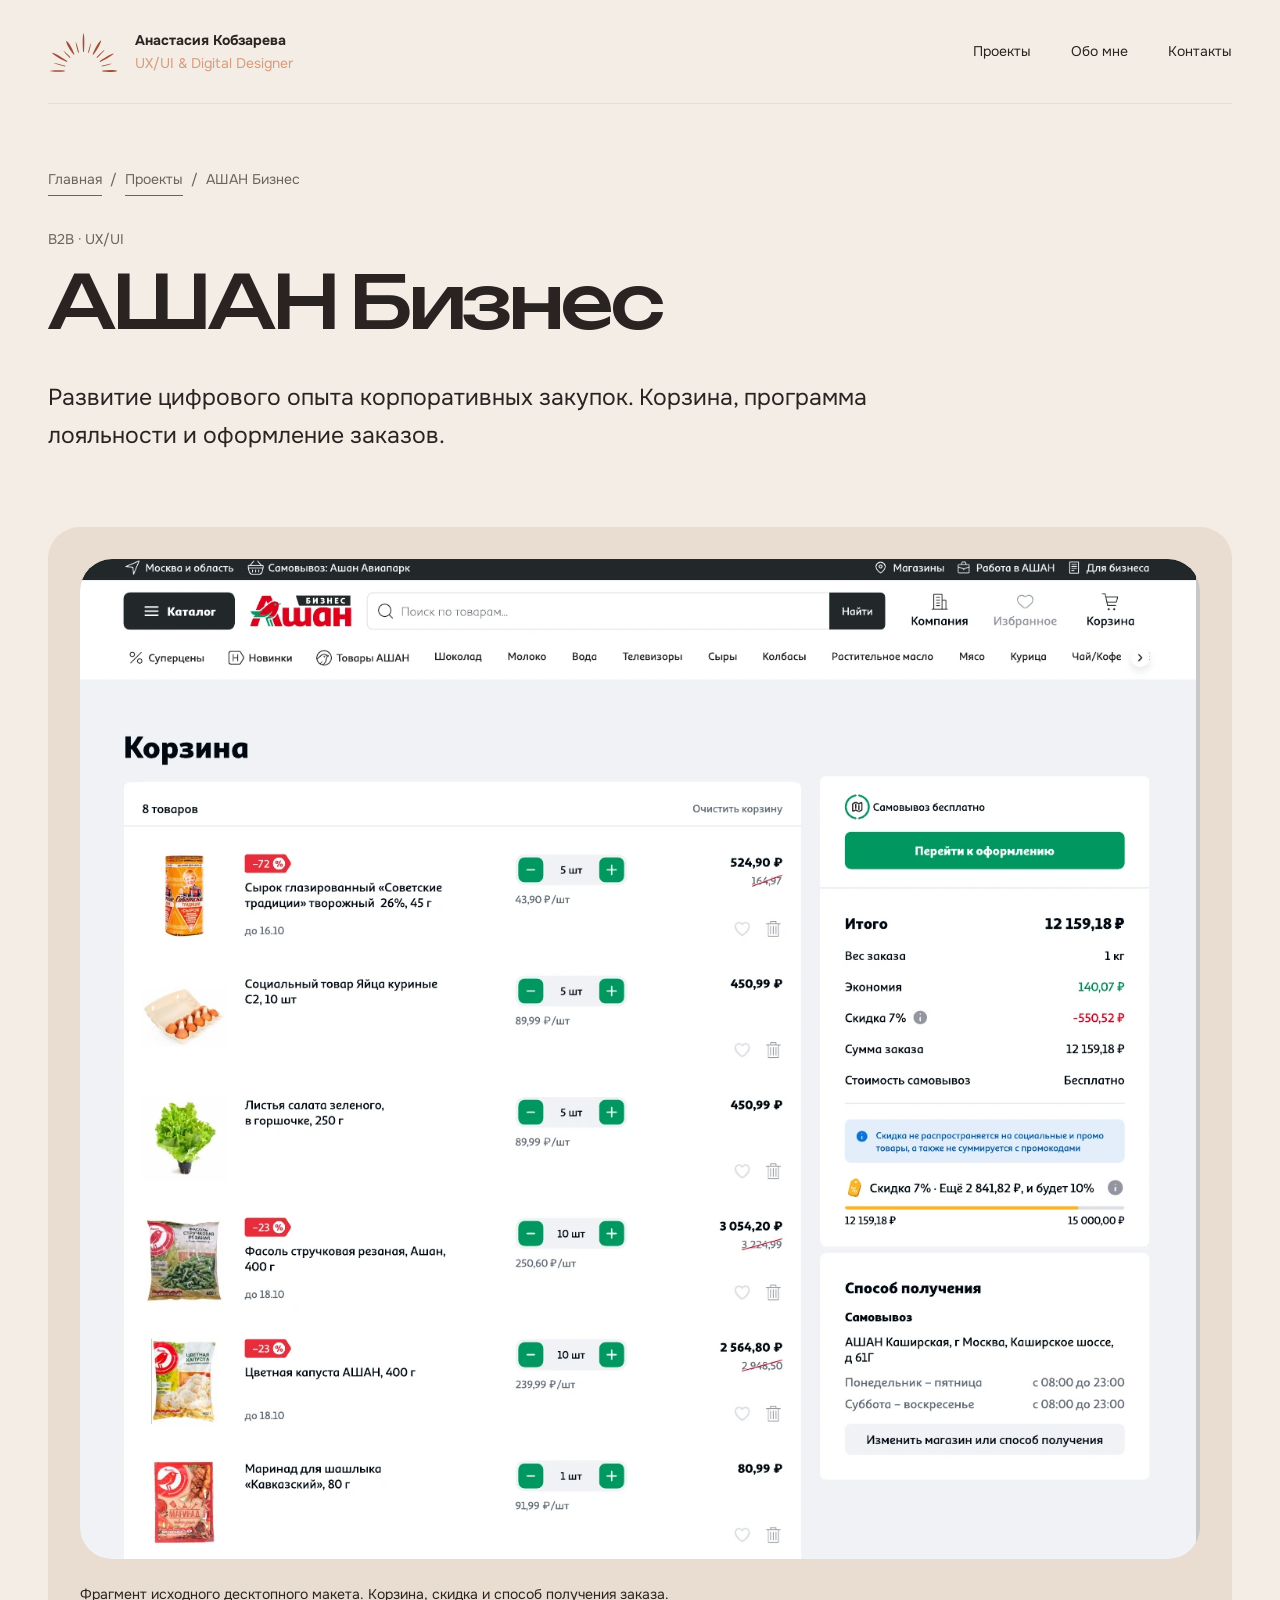
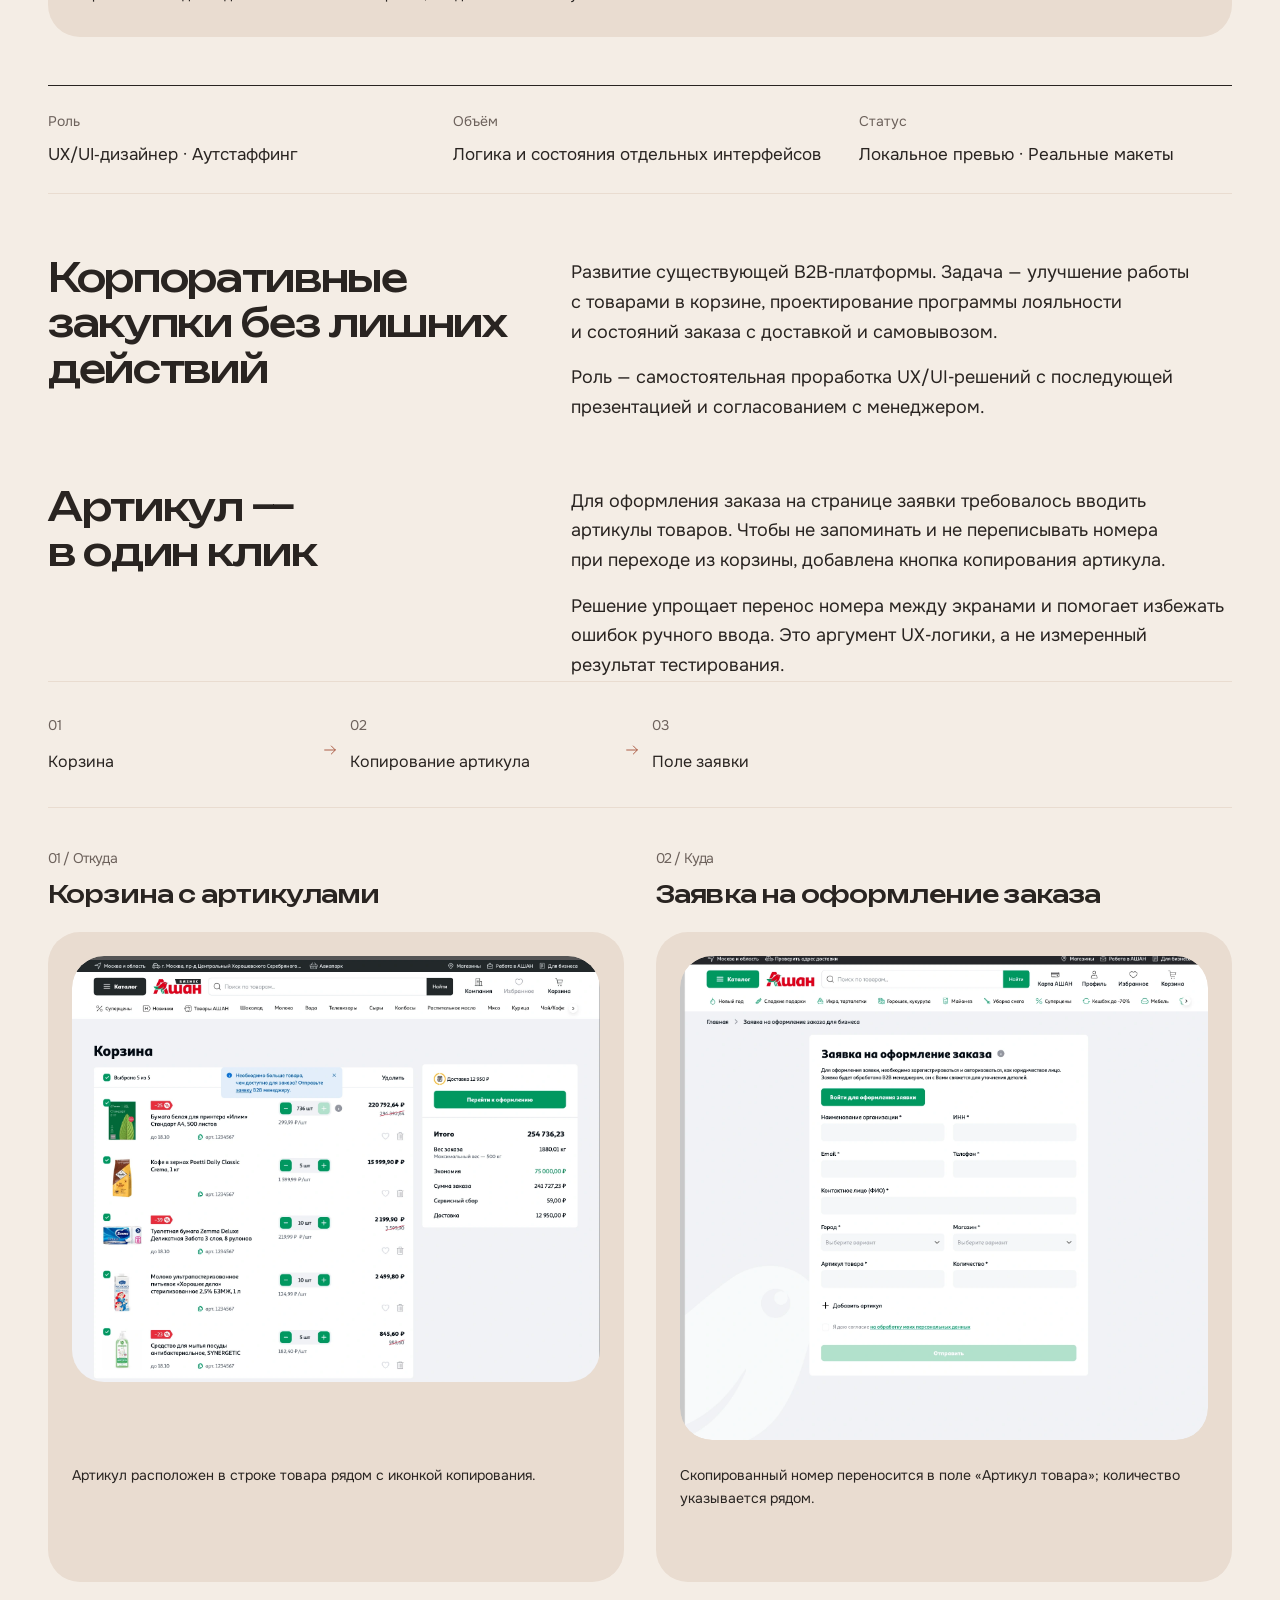
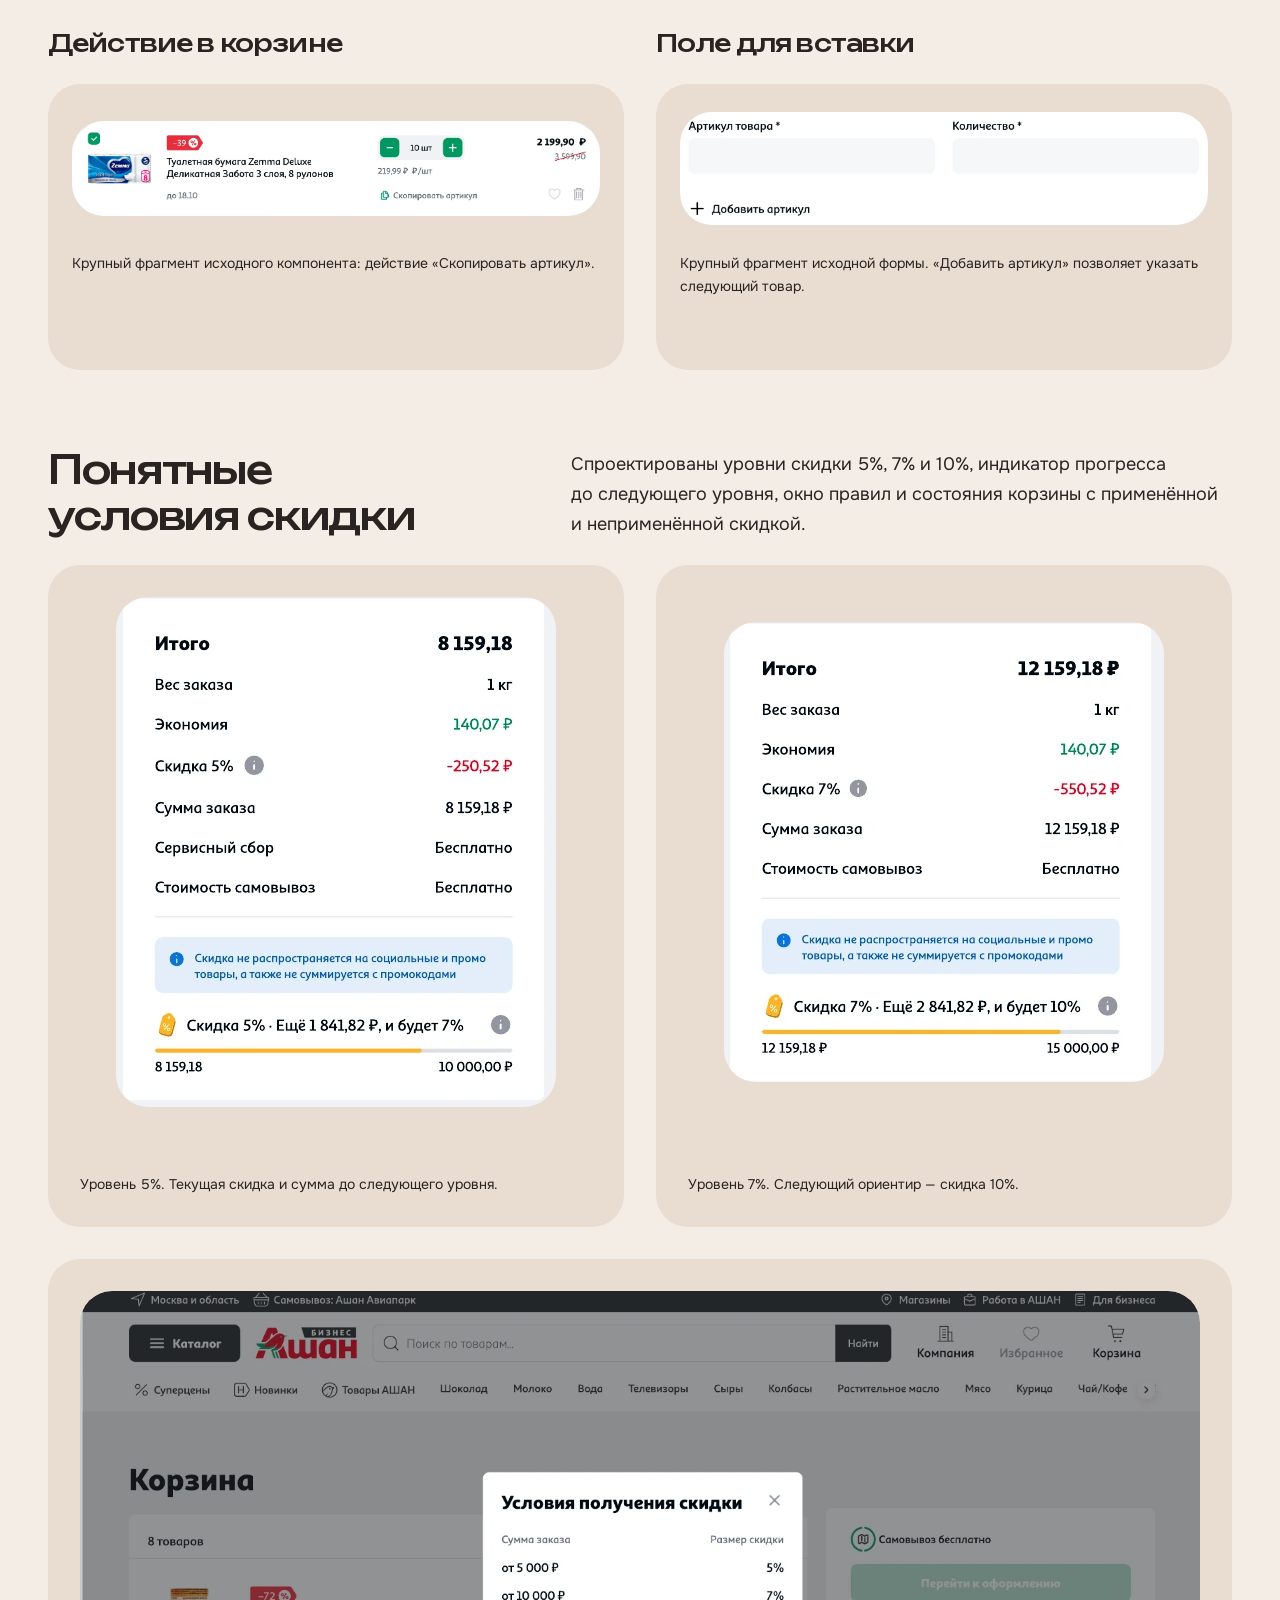
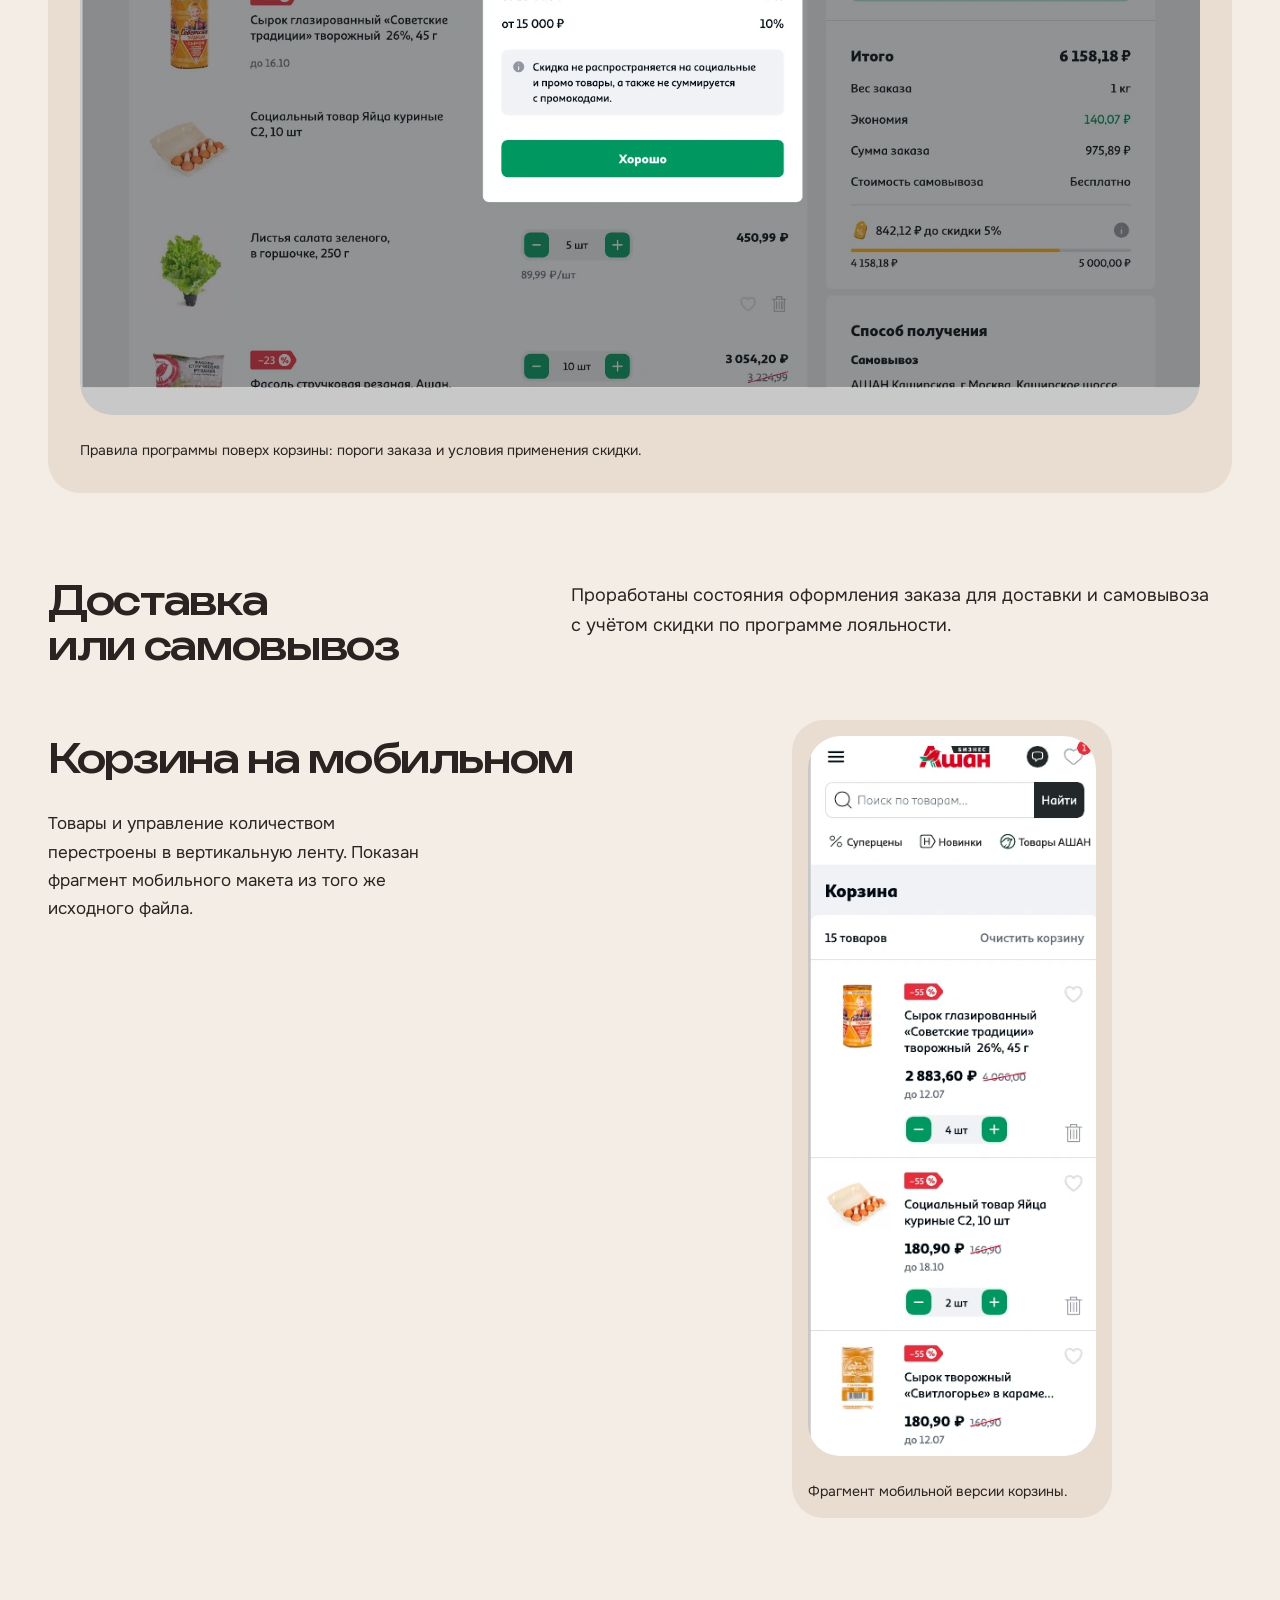
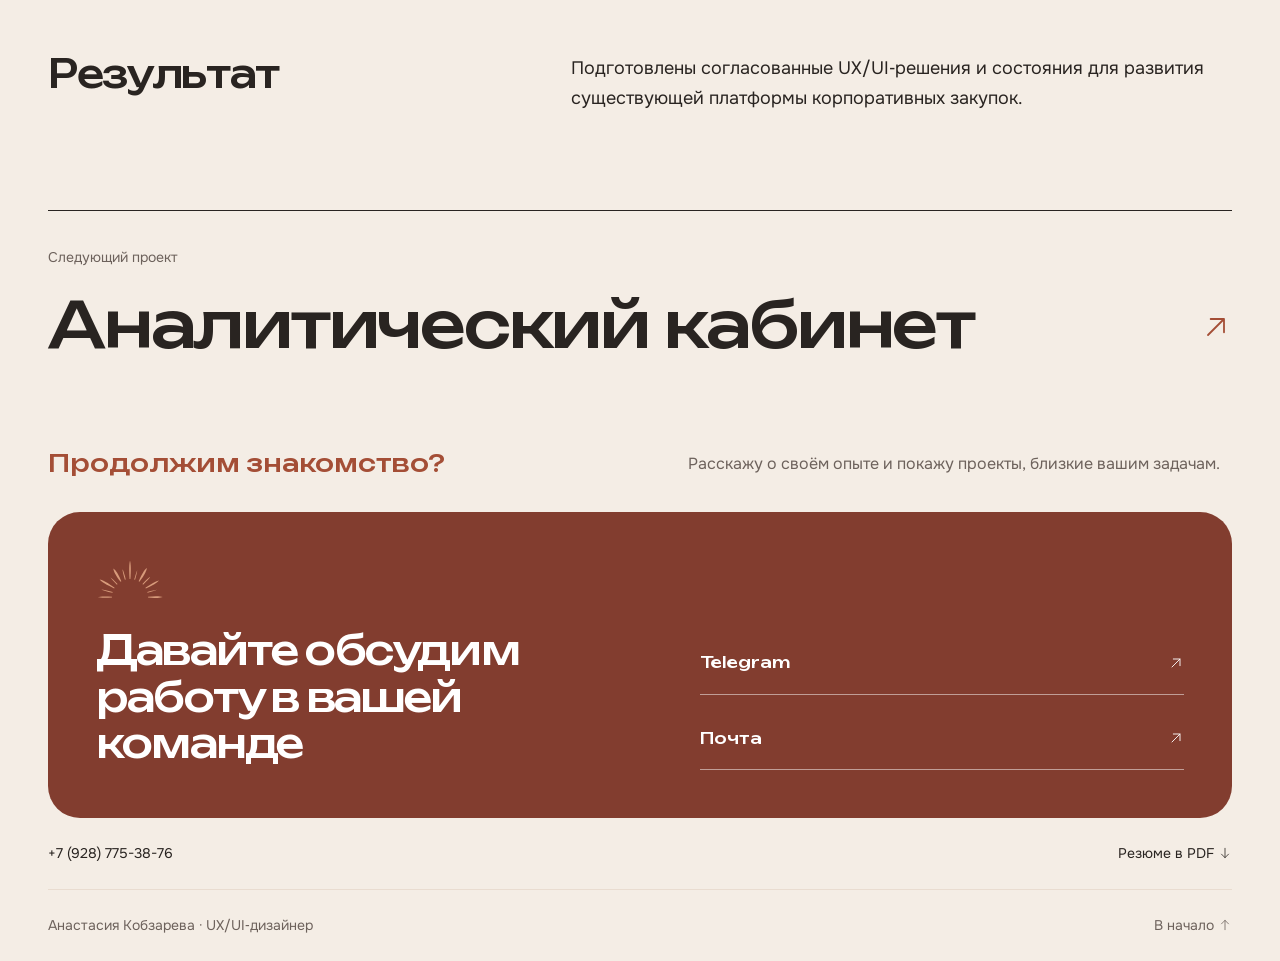
==== commit dee337e2: "Polish portfolio layouts and add event, merch and award cases" ====
--- a/auchan-business.html
+++ b/auchan-business.html
@@ -1 +1 @@
-<!doctype html><html lang="ru"><head><meta charset="utf-8"><link rel="icon" href="assets/logo-light.svg" type="image/svg+xml"><meta name="robots" content="noindex, nofollow"><meta name="viewport" content="width=device-width,initial-scale=1"><meta name="theme-color" content="#f4ede5"><meta name="description" content="Развитие UX корпоративных закупок: корзина, программа лояльности и оформление заказа."><title>АШАН Бизнес — Анастасия Кобзарева</title><link rel="stylesheet" href="style.css"><link rel="stylesheet" href="portfolio-six.css"><link rel="stylesheet" href="brand.css"></head><body class="auchan-case"><a class="skip" href="#main">К содержанию</a><header class="header shell"><a class="signature" href="index.html" aria-label="Анастасия Кобзарева — главная"><span class="signature-symbol" aria-hidden="true"><img class="brand-mark" src="assets/logo-light.svg" width="300" height="168" alt=""></span><span class="signature-legacy">Анастасия <br>Кобзарева</span><span class="signature-text signature-mobile">Анастасия Кобзарева<span class="signature-role">UX/UI &amp; Digital Designer</span></span></a><nav aria-label="Главная навигация"><a href="projects.html">Проекты <span class="nav-count">06</span></a><a href="index.html#about">Обо мне</a><a class="nav-contact" href="#contact">Контакты <span><svg class="site-arrow" width="24" height="24" viewBox="0 0 24 24" fill="none" stroke="currentColor" stroke-width="1.5" stroke-linecap="round" stroke-linejoin="round" aria-hidden="true" focusable="false"><path d="M6 18 18 6 M8 6h10v10"/></svg></span></a></nav></header><main id="main"><section class="case-header shell" id="top"><nav class="catalog-breadcrumb case-breadcrumb" aria-label="Хлебные крошки"><a class="plain-link" href="index.html">Главная</a><span aria-hidden="true">/</span><a class="plain-link" href="projects.html#work">Проекты</a><span aria-hidden="true">/</span><span aria-current="page">АШАН Бизнес</span></nav><div class="section-label">01 / B2B · UX/UI</div><h1>АШАН Бизнес</h1><p>Развитие цифрового опыта корпоративных закупок. Корзина, программа лояльности и оформление заказов.</p></section><section class="shell"><figure class="case-figure auchan-hero-figure"><button class="image-button" data-image="assets/auchan-basket.webp" data-caption="Корзина АШАН Бизнес — состояние со скидкой 7%" aria-label="Увеличить: Корзина АШАН Бизнес — состояние со скидкой 7%"><img src="assets/auchan-basket.webp" width="1432" height="1600" alt="Корзина АШАН Бизнес — состояние со скидкой 7%" loading="lazy" decoding="async"></button><figcaption>Фрагмент исходного десктопного макета. Корзина, скидка и способ получения заказа.</figcaption></figure><dl class="case-meta"><div><dt>Роль</dt><dd>UX/UI-дизайнер · Аутстаффинг</dd></div><div><dt>Объём</dt><dd>Логика и состояния отдельных интерфейсов</dd></div><div><dt>Статус</dt><dd>Локальное превью · Реальные макеты</dd></div></dl><div class="case-story"><h2>Корпоративные закупки без лишних действий</h2><div><p>Развитие существующей B2B-платформы. Задача — улучшение работы с товарами в корзине, проектирование программы лояльности и состояний заказа с доставкой и самовывозом.</p><p>Роль — самостоятельная проработка UX/UI-решений с последующей презентацией и согласованием с менеджером.</p></div></div><div class="case-story"><h2>Артикул — в один клик</h2><div><p>Для оформления заказа на странице заявки требовалось вводить артикулы товаров. Чтобы не запоминать и не переписывать номера при переходе из корзины, добавлена кнопка копирования артикула.</p><p>Решение упрощает перенос номера между экранами и помогает избежать ошибок ручного ввода. Это аргумент UX-логики, а не измеренный результат тестирования.</p></div></div><ol class="handoff-rail"><li><span>01</span>Корзина</li><li><span>02</span>Копирование артикула</li><li><span>03</span>Поле заявки</li></ol><section class="article-flow" id="article-flow" aria-label="Перенос артикула из корзины в заявку"><div class="article-screen-grid"><div><h3><span>01 / Откуда</span>Корзина с артикулами</h3><figure class="case-figure article-figure"><button class="image-button" data-image="assets/auchan-article-cart.webp" data-caption="Корзина с артикулами товаров и кнопками копирования" aria-label="Увеличить: Корзина с артикулами товаров и кнопками копирования"><img src="assets/auchan-article-cart.webp" width="1600" height="1290" alt="Корзина с артикулами товаров и кнопками копирования" loading="lazy" decoding="async"></button><figcaption>Артикул расположен в строке товара рядом с иконкой копирования.</figcaption></figure></div><div><h3><span>02 / Куда</span>Заявка на&nbsp;оформление заказа</h3><figure class="case-figure article-figure"><button class="image-button" data-image="assets/auchan-article-request.webp" data-caption="Заявка на оформление заказа — поле Артикул товара" aria-label="Увеличить: Заявка на оформление заказа — поле Артикул товара"><img src="assets/auchan-article-request.webp" width="1600" height="1467" alt="Заявка на оформление заказа — поле Артикул товара" loading="lazy" decoding="async"></button><figcaption>Скопированный номер переносится в поле «Артикул товара»; количество указывается рядом.</figcaption></figure></div></div><div class="article-detail-grid"><div><h3>Действие в корзине</h3><figure class="case-figure article-figure"><button class="image-button" data-image="assets/auchan-article-copy.webp" data-caption="Кнопка Скопировать артикул в строке товара" aria-label="Увеличить: Кнопка Скопировать артикул в строке товара"><img src="assets/auchan-article-copy.webp" width="1549" height="277" alt="Кнопка Скопировать артикул в строке товара" loading="lazy" decoding="async"></button><figcaption>Крупный фрагмент исходного компонента: действие «Скопировать артикул».</figcaption></figure></div><div><h3>Поле для вставки</h3><figure class="case-figure article-figure"><button class="image-button" data-image="assets/auchan-article-field.webp" data-caption="Поле Артикул товара и количество в заявке" aria-label="Увеличить: Поле Артикул товара и количество в заявке"><img src="assets/auchan-article-field.webp" width="800" height="172" alt="Поле Артикул товара и количество в заявке" loading="lazy" decoding="async"></button><figcaption>Крупный фрагмент исходной формы. «Добавить артикул» позволяет указать следующий товар.</figcaption></figure></div></div></section><div class="case-story"><h2>Понятные условия скидки</h2><div><p>Спроектированы уровни скидки 5%, 7% и 10%, индикатор прогресса до следующего уровня, окно правил и состояния корзины с применённой и неприменённой скидкой.</p></div></div><div class="auchan-detail-grid"><figure class="case-figure auchan-detail"><button class="image-button" data-image="assets/auchan-loyalty-5.webp" data-caption="Применённая скидка 5% и прогресс до 7%" aria-label="Увеличить: Применённая скидка 5% и прогресс до 7%"><img src="assets/auchan-loyalty-5.webp" width="440" height="510" alt="Применённая скидка 5% и прогресс до 7%" loading="lazy" decoding="async"></button><figcaption>Уровень 5%. Текущая скидка и сумма до следующего уровня.</figcaption></figure><figure class="case-figure auchan-detail"><button class="image-button" data-image="assets/auchan-loyalty-7.webp" data-caption="Применённая скидка 7% и прогресс до 10%" aria-label="Увеличить: Применённая скидка 7% и прогресс до 10%"><img src="assets/auchan-loyalty-7.webp" width="440" height="460" alt="Применённая скидка 7% и прогресс до 10%" loading="lazy" decoding="async"></button><figcaption>Уровень 7%. Следующий ориентир — скидка 10%.</figcaption></figure></div><figure class="case-figure "><button class="image-button" data-image="assets/auchan-rules.webp" data-caption="Окно условий получения скидки 5%, 7% и 10%" aria-label="Увеличить: Окно условий получения скидки 5%, 7% и 10%"><img src="assets/auchan-rules.webp" width="1600" height="1034" alt="Окно условий получения скидки 5%, 7% и 10%" loading="lazy" decoding="async"></button><figcaption>Правила программы поверх корзины: пороги заказа и условия применения скидки.</figcaption></figure><div class="case-story"><h2>Доставка <span class="case-title-line">или самовывоз</span></h2><div><p>Проработаны состояния оформления заказа для доставки и самовывоза с учётом скидки по программе лояльности.</p></div></div><div class="school-responsive"><div><h2>Корзина на мобильном</h2><p>Товары и управление количеством перестроены в вертикальную ленту. Показан фрагмент мобильного макета из того же исходного файла.</p></div><figure class="case-figure mobile-figure auchan-mobile-figure"><button class="image-button" data-image="assets/auchan-mobile.webp" data-caption="Мобильный макет корзины АШАН Бизнес" aria-label="Увеличить: Мобильный макет корзины АШАН Бизнес"><img src="assets/auchan-mobile.webp" width="320" height="1800" alt="Мобильный макет корзины АШАН Бизнес" loading="lazy" decoding="async"></button><figcaption>Фрагмент мобильной версии корзины.</figcaption></figure></div><div class="case-story"><h2>Результат</h2><div><p>Подготовлены согласованные UX/UI-решения и состояния для развития существующей платформы корпоративных закупок.</p><p class="case-note">Публичное размещение макетов требует отдельного согласования.</p></div></div></section><section class="next-case shell"><span class="section-label">Следующий проект</span><a href="university.html"><h2>Аналитический кабинет</h2><span><svg class="site-arrow" width="24" height="24" viewBox="0 0 24 24" fill="none" stroke="currentColor" stroke-width="1.5" stroke-linecap="round" stroke-linejoin="round" aria-hidden="true" focusable="false"><path d="M6 18 18 6 M8 6h10v10"/></svg></span></a></section></main><dialog class="image-dialog" aria-labelledby="image-dialog-title"><div class="image-toolbar"><span id="image-dialog-title">Просмотр макета</span><div><button type="button" data-zoom="out" aria-label="Уменьшить изображение">−</button><button type="button" data-zoom="fit">Вписать</button><button type="button" data-zoom="in" aria-label="Увеличить изображение">+</button><button type="button" class="close-image" aria-label="Закрыть просмотр макета">Закрыть ×</button></div></div><div class="image-viewport" tabindex="0" aria-label="Макет. Прокрутите, чтобы рассмотреть детали"><img alt=""></div></dialog><section class="contact shell" id="contact"><div class="contact-intro"><span class="eyebrow contact-kicker" role="heading" aria-level="2">Продолжим знакомство?</span><p>Расскажу о своём опыте и покажу проекты, близкие вашим задачам.</p></div><div class="contact-panel"><div><span class="contact-star" aria-hidden="true"><img class="brand-mark" src="assets/logo-dark.svg" width="300" height="168" alt=""></span><h2 class="contact-title"><span>Давайте обсудим</span><span>работу в вашей</span><span>команде</span></h2></div><div class="contact-links"><a href="https://t.me/Anastasia_Website" target="_blank" rel="noopener noreferrer">Telegram <span><svg class="site-arrow" width="24" height="24" viewBox="0 0 24 24" fill="none" stroke="currentColor" stroke-width="1.5" stroke-linecap="round" stroke-linejoin="round" aria-hidden="true" focusable="false"><path d="M6 18 18 6 M8 6h10v10"/></svg></span></a><a href="mailto:nastasyshka1@gmail.com">Почта <span><svg class="site-arrow" width="24" height="24" viewBox="0 0 24 24" fill="none" stroke="currentColor" stroke-width="1.5" stroke-linecap="round" stroke-linejoin="round" aria-hidden="true" focusable="false"><path d="M6 18 18 6 M8 6h10v10"/></svg></span></a></div></div><div class="contact-foot"><a href="tel:+79287753876">+7 (928) 775-38-76</a><a href="assets/Anastasia-Kobzareva-Resume.pdf" download>Резюме в PDF <svg class="site-arrow" width="24" height="24" viewBox="0 0 24 24" fill="none" stroke="currentColor" stroke-width="1.5" stroke-linecap="round" stroke-linejoin="round" aria-hidden="true" focusable="false"><path d="M12 4v16 M6 14l6 6 6-6"/></svg></a></div></section><footer class="shell footer"><span>Анастасия Кобзарева · UX/UI&#8209;дизайнер</span><a href="#top">В&nbsp;начало <svg class="site-arrow" width="24" height="24" viewBox="0 0 24 24" fill="none" stroke="currentColor" stroke-width="1.5" stroke-linecap="round" stroke-linejoin="round" aria-hidden="true" focusable="false"><path d="M12 20V4 M6 10l6-6 6 6"/></svg></a></footer><script src="script.js"></script></body></html>+<!doctype html><html lang="ru"><head><meta charset="utf-8"><link rel="icon" href="assets/favicon.ico?v=brand-mark" type="image/x-icon" sizes="16x16 32x32 48x48"><meta name="robots" content="noindex, nofollow"><meta name="viewport" content="width=device-width,initial-scale=1"><meta name="theme-color" content="#f4ede5"><meta name="description" content="Развитие UX корпоративных закупок: корзина, программа лояльности и оформление заказа."><title>АШАН Бизнес — Анастасия Кобзарева</title><link rel="stylesheet" href="style.css?v=case-crop"><link rel="stylesheet" href="portfolio-six.css?v=case-crop"><link rel="stylesheet" href="brand.css?v=final-review-2"></head><body class="auchan-case"><a class="skip" href="#main">К&nbsp;содержанию</a><header class="header shell"><a class="signature" href="index.html" aria-label="Анастасия Кобзарева — главная"><span class="signature-symbol" aria-hidden="true"><img class="brand-mark" src="assets/logo-light.svg" width="300" height="168" alt=""></span><span class="signature-text">Анастасия Кобзарева<span class="signature-role">UX/UI &amp; Digital Designer</span></span></a><nav aria-label="Главная навигация"><a href="projects.html">Проекты</a><a href="index.html#about">Обо мне</a><a href="#contact">Контакты</a></nav></header><main id="main"><section class="case-header shell" id="top"><nav class="catalog-breadcrumb case-breadcrumb" aria-label="Хлебные крошки"><a class="plain-link" href="index.html">Главная</a><span aria-hidden="true">/</span><a class="plain-link" href="projects.html#work">Проекты</a><span aria-hidden="true">/</span><span aria-current="page">АШАН Бизнес</span></nav><div class="section-label">B2B · UX/UI</div><h1>АШАН Бизнес</h1><p>Развитие цифрового опыта корпоративных закупок. Корзина, программа лояльности и&nbsp;оформление заказов.</p></section><section class="shell"><figure class="case-figure auchan-hero-figure"><button class="image-button" data-image="assets/auchan-basket.webp" data-caption="Корзина АШАН Бизнес — состояние со скидкой 7%" aria-label="Увеличить: Корзина АШАН Бизнес — состояние со скидкой 7%"><img src="assets/auchan-basket.webp" width="1432" height="1600" alt="Корзина АШАН Бизнес — состояние со скидкой 7%" loading="lazy" decoding="async"></button><figcaption>Фрагмент исходного десктопного макета. Корзина, скидка и&nbsp;способ получения заказа.</figcaption></figure><dl class="case-meta"><div><dt>Роль</dt><dd>UX/UI&#8209;дизайнер · Аутстаффинг</dd></div><div><dt>Объём</dt><dd>Логика и&nbsp;состояния отдельных интерфейсов</dd></div><div><dt>Статус</dt><dd>Локальное превью · Реальные макеты</dd></div></dl><div class="case-story"><h2>Корпоративные закупки без&nbsp;лишних действий</h2><div><p>Развитие существующей B2B&#8209;платформы. Задача — улучшение работы с&nbsp;товарами в&nbsp;корзине, проектирование программы лояльности и&nbsp;состояний заказа с&nbsp;доставкой и&nbsp;самовывозом.</p><p>Роль — самостоятельная проработка UX/UI&#8209;решений с&nbsp;последующей презентацией и&nbsp;согласованием с&nbsp;менеджером.</p></div></div><div class="case-story"><h2>Артикул — в&nbsp;один клик</h2><div><p>Для&nbsp;оформления заказа на&nbsp;странице заявки требовалось вводить артикулы товаров. Чтобы не&nbsp;запоминать и&nbsp;не&nbsp;переписывать номера при&nbsp;переходе из&nbsp;корзины, добавлена кнопка копирования артикула.</p><p>Решение упрощает перенос номера между экранами и&nbsp;помогает избежать ошибок ручного ввода. Это аргумент UX&#8209;логики, а&nbsp;не&nbsp;измеренный результат тестирования.</p></div></div><ol class="handoff-rail"><li><span>01</span>Корзина</li><li><span>02</span>Копирование артикула</li><li><span>03</span>Поле заявки</li></ol><section class="article-flow" id="article-flow" aria-label="Перенос артикула из корзины в заявку"><div class="article-screen-grid"><div><h3><span>01 / Откуда</span>Корзина с&nbsp;артикулами</h3><figure class="case-figure article-figure"><button class="image-button" data-image="assets/auchan-article-cart.webp" data-caption="Корзина с артикулами товаров и кнопками копирования" aria-label="Увеличить: Корзина с артикулами товаров и кнопками копирования"><img src="assets/auchan-article-cart.webp" width="1600" height="1290" alt="Корзина с артикулами товаров и кнопками копирования" loading="lazy" decoding="async"></button><figcaption>Артикул расположен в&nbsp;строке товара рядом с&nbsp;иконкой копирования.</figcaption></figure></div><div><h3><span>02 / Куда</span>Заявка на&nbsp;оформление заказа</h3><figure class="case-figure article-figure"><button class="image-button" data-image="assets/auchan-article-request.webp" data-caption="Заявка на оформление заказа — поле Артикул товара" aria-label="Увеличить: Заявка на оформление заказа — поле Артикул товара"><img src="assets/auchan-article-request.webp" width="1600" height="1467" alt="Заявка на оформление заказа — поле Артикул товара" loading="lazy" decoding="async"></button><figcaption>Скопированный номер переносится в&nbsp;поле «Артикул товара»; количество указывается рядом.</figcaption></figure></div></div><div class="article-detail-grid"><div><h3>Действие в&nbsp;корзине</h3><figure class="case-figure article-figure"><button class="image-button" data-image="assets/auchan-article-copy.webp" data-caption="Кнопка Скопировать артикул в строке товара" aria-label="Увеличить: Кнопка Скопировать артикул в строке товара"><img src="assets/auchan-article-copy.webp" width="1549" height="277" alt="Кнопка Скопировать артикул в строке товара" loading="lazy" decoding="async"></button><figcaption>Крупный фрагмент исходного компонента: действие «Скопировать артикул».</figcaption></figure></div><div><h3>Поле для&nbsp;вставки</h3><figure class="case-figure article-figure"><button class="image-button" data-image="assets/auchan-article-field.webp" data-caption="Поле Артикул товара и количество в заявке" aria-label="Увеличить: Поле Артикул товара и количество в заявке"><img src="assets/auchan-article-field.webp" width="800" height="172" alt="Поле Артикул товара и количество в заявке" loading="lazy" decoding="async"></button><figcaption>Крупный фрагмент исходной формы. «Добавить артикул» позволяет указать следующий товар.</figcaption></figure></div></div></section><div class="case-story"><h2>Понятные условия скидки</h2><div><p>Спроектированы уровни скидки 5%, 7% и&nbsp;10%, индикатор прогресса до&nbsp;следующего уровня, окно правил и&nbsp;состояния корзины с&nbsp;применённой и&nbsp;неприменённой скидкой.</p></div></div><div class="auchan-detail-grid"><figure class="case-figure auchan-detail"><button class="image-button" data-image="assets/auchan-loyalty-5.webp" data-caption="Применённая скидка 5% и прогресс до 7%" aria-label="Увеличить: Применённая скидка 5% и прогресс до 7%"><img src="assets/auchan-loyalty-5.webp" width="440" height="510" alt="Применённая скидка 5% и прогресс до 7%" loading="lazy" decoding="async"></button><figcaption>Уровень 5%. Текущая скидка и&nbsp;сумма до&nbsp;следующего уровня.</figcaption></figure><figure class="case-figure auchan-detail"><button class="image-button" data-image="assets/auchan-loyalty-7.webp" data-caption="Применённая скидка 7% и прогресс до 10%" aria-label="Увеличить: Применённая скидка 7% и прогресс до 10%"><img src="assets/auchan-loyalty-7.webp" width="440" height="460" alt="Применённая скидка 7% и прогресс до 10%" loading="lazy" decoding="async"></button><figcaption>Уровень 7%. Следующий ориентир — скидка 10%.</figcaption></figure></div><figure class="case-figure "><button class="image-button" data-image="assets/auchan-rules.webp" data-caption="Окно условий получения скидки 5%, 7% и 10%" aria-label="Увеличить: Окно условий получения скидки 5%, 7% и 10%"><img src="assets/auchan-rules.webp" width="1600" height="1034" alt="Окно условий получения скидки 5%, 7% и 10%" loading="lazy" decoding="async"></button><figcaption>Правила программы поверх корзины: пороги заказа и&nbsp;условия применения скидки.</figcaption></figure><div class="case-story"><h2>Доставка <span class="case-title-line">или самовывоз</span></h2><div><p>Проработаны состояния оформления заказа для&nbsp;доставки и&nbsp;самовывоза с&nbsp;учётом скидки по&nbsp;программе лояльности.</p></div></div><div class="school-responsive"><div><h2>Корзина на&nbsp;мобильном</h2><p>Товары и&nbsp;управление количеством перестроены в&nbsp;вертикальную ленту. Показан фрагмент мобильного макета из&nbsp;того же исходного файла.</p></div><figure class="case-figure mobile-figure auchan-mobile-figure"><button class="image-button" data-image="assets/auchan-mobile.webp" data-caption="Мобильный макет корзины АШАН Бизнес" aria-label="Увеличить: Мобильный макет корзины АШАН Бизнес"><img src="assets/auchan-mobile.webp" width="320" height="1800" alt="Мобильный макет корзины АШАН Бизнес" loading="lazy" decoding="async"></button><figcaption>Фрагмент мобильной версии корзины.</figcaption></figure></div><div class="case-story"><h2>Результат</h2><div><p>Подготовлены согласованные UX/UI&#8209;решения и&nbsp;состояния для&nbsp;развития существующей платформы корпоративных закупок.</p></div></div></section><section class="next-case shell"><span class="section-label">Следующий проект</span><a href="university.html"><h2>Аналитический кабинет</h2><span><svg class="site-arrow" width="24" height="24" viewBox="0 0 24 24" fill="none" stroke="currentColor" stroke-width="1.5" stroke-linecap="round" stroke-linejoin="round" aria-hidden="true" focusable="false"><path d="M6 18 18 6 M8 6h10v10"/></svg></span></a></section></main><dialog class="image-dialog" aria-labelledby="image-dialog-title"><div class="image-toolbar"><span id="image-dialog-title">Просмотр макета</span><div><button type="button" data-zoom="out" aria-label="Уменьшить изображение">−</button><button type="button" data-zoom="fit">Вписать</button><button type="button" data-zoom="in" aria-label="Увеличить изображение">+</button><button type="button" class="close-image" aria-label="Закрыть просмотр макета">Закрыть ×</button></div></div><div class="image-viewport" tabindex="0" aria-label="Макет. Прокрутите, чтобы рассмотреть детали"><img alt=""></div></dialog><section class="contact shell" id="contact"><div class="contact-intro"><span class="eyebrow contact-kicker" role="heading" aria-level="2">Продолжим знакомство?</span><p>Расскажу о&nbsp;своём опыте и&nbsp;покажу проекты, близкие вашим задачам.</p></div><div class="contact-panel"><div><span class="contact-star" aria-hidden="true"><img class="brand-mark" src="assets/logo-dark.svg" width="300" height="168" alt=""></span><h2 class="contact-title"><span>Давайте обсудим</span><span>работу в&nbsp;вашей</span><span>команде</span></h2></div><div class="contact-links"><a href="https://t.me/Anastasia_Website" target="_blank" rel="noopener noreferrer">Telegram <span><svg class="site-arrow" width="24" height="24" viewBox="0 0 24 24" fill="none" stroke="currentColor" stroke-width="1.5" stroke-linecap="round" stroke-linejoin="round" aria-hidden="true" focusable="false"><path d="M6 18 18 6 M8 6h10v10"/></svg></span></a><a href="mailto:nastasyshka1@gmail.com">Почта <span><svg class="site-arrow" width="24" height="24" viewBox="0 0 24 24" fill="none" stroke="currentColor" stroke-width="1.5" stroke-linecap="round" stroke-linejoin="round" aria-hidden="true" focusable="false"><path d="M6 18 18 6 M8 6h10v10"/></svg></span></a></div></div><div class="contact-foot"><a href="tel:+79287753876">+7 (928) 775-38-76</a><a href="assets/Anastasia-Kobzareva-Resume.pdf?v=c9bdb97de93b" download>Резюме в&nbsp;PDF <svg class="site-arrow" width="24" height="24" viewBox="0 0 24 24" fill="none" stroke="currentColor" stroke-width="1.5" stroke-linecap="round" stroke-linejoin="round" aria-hidden="true" focusable="false"><path d="M12 4v16 M6 14l6 6 6-6"/></svg></a></div></section><footer class="shell footer"><span>Анастасия Кобзарева · UX/UI&#8209;дизайнер</span><a href="#top">В&nbsp;начало <svg class="site-arrow" width="24" height="24" viewBox="0 0 24 24" fill="none" stroke="currentColor" stroke-width="1.5" stroke-linecap="round" stroke-linejoin="round" aria-hidden="true" focusable="false"><path d="M12 20V4 M6 10l6-6 6 6"/></svg></a></footer><script src="script.js"></script></body></html>
--- a/style.css
+++ b/style.css
@@ -1,24 +1,24 @@
 @font-face{font-family:Bounded;src:url('assets/Bounded-Medium.ttf');font-weight:500;font-display:swap}@font-face{font-family:Onest;src:url('assets/Onest-Regular.ttf');font-weight:400;font-display:swap}@font-face{font-family:Onest;src:url('assets/Onest-Bold.ttf');font-weight:700;font-display:swap}
-:root{--paper:#f4ede5;--ink:#292421;--blue:#a44e36;--lime:#d89b7b;--line:#e9dcd0;--muted:#6d625c;--white:#fff}*{box-sizing:border-box}html{scroll-behavior:smooth;scroll-padding-top:32px}body{margin:0;font:14px/1.65 Onest,sans-serif;background:var(--paper);color:var(--ink)}h1,h2,h3,p,figure,dl,dd{margin:0}h1,h2,h3{font-family:Bounded,sans-serif;font-weight:500;line-height:1.32;letter-spacing:-.035em}h1{font-size:32px}h2{font-size:24px}h3{font-size:16px}a{color:inherit;text-decoration:none}button{font:inherit;color:inherit}a,button{-webkit-tap-highlight-color:transparent}a:focus-visible,button:focus-visible,[tabindex]:focus-visible{outline:3px solid var(--blue);outline-offset:5px}button{cursor:pointer}.shell{width:min(1280px,calc(100% - 96px));margin-inline:auto}.skip{position:fixed;left:16px;top:-100px;background:var(--lime);color:var(--ink);padding:16px;z-index:20}.skip:focus{top:16px}.header{display:flex;justify-content:space-between;align-items:center;height:104px;border-bottom:1px solid var(--line)}.signature{display:flex;gap:16px;align-items:center;font-weight:700;font-size:12px;line-height:1.3}.signature-symbol{font-size:32px;line-height:1;color:var(--blue);transition:transform .5s}.signature:hover .signature-symbol{transform:rotate(90deg)}nav{display:flex;gap:40px;align-items:center;font-size:12px}.nav-count{font-size:12px;color:var(--muted);vertical-align:super;margin-left:4px}.nav-contact{border:1px solid currentColor;border-radius:40px;padding:8px 16px;display:flex;gap:24px}nav a:hover{color:var(--blue)}.home{background:var(--paper)}.home .header{position:relative;border-color:#ffffff24;color:var(--white);z-index:1}.home .signature-symbol{color:var(--lime)}.home .nav-count{color:#e9dcd0}.home nav a:hover{color:var(--lime)}.home::before{content:'';position:absolute;left:0;right:0;top:0;height:744px;background:var(--ink);z-index:-1}.hero{color:white;padding-top:24px}.hero-topline{display:flex;justify-content:space-between;gap:24px;font-size:12px;color:#e9dcd0}.status{display:flex;align-items:center;gap:8px}.status i{width:6px;height:6px;background:var(--lime);border-radius:50%;box-shadow:0 0 0 4px #d89b7b15}.hero-body{display:grid;grid-template-columns:5fr 7fr;gap:32px;min-height:496px;align-items:center;padding:24px 0}.hero-copy{position:relative;z-index:2}.hero-name{display:block;font-size:14px;color:#e9dcd0;margin-bottom:16px}.hero-copy h1{margin-bottom:24px}.hero-copy p{color:#e9dcd0}.hero-copy .button{margin-top:32px}.button{display:inline-flex;align-items:center;justify-content:space-between;gap:40px;background:var(--ink);color:white;padding:16px 24px;min-height:56px;border:0;border-radius:3px;transition:transform .25s,background .25s}.button:hover{transform:translateY(-3px);background:var(--blue)}.button-lime{background:var(--lime);color:var(--ink)}.button-lime:hover{background:#e9dcd0}.resume-link{display:block;font-size:12px;color:#e9dcd0;margin-top:16px;width:max-content}.resume-link:hover{color:white;text-decoration:underline;text-underline-offset:5px}.workbench{position:relative;height:448px;isolation:isolate}.bench-grid{position:absolute;inset:16px -16px;background-image:radial-gradient(#ffffff26 1px,transparent 1px);background-size:24px 24px;mask-image:radial-gradient(ellipse,#000 40%,transparent 75%)}.bench-screen{position:absolute;display:block;background:#fff;border:6px solid #fff;box-shadow:0 24px 48px #0005;border-radius:8px;overflow:hidden;color:var(--ink);transition:transform .5s,box-shadow .5s}.bench-screen img{width:100%;display:block;pointer-events:none}.bench-screen>span{display:flex;align-items:center;padding:8px;font-size:12px;background:#fff;position:relative;z-index:1;line-height:1.3}.bench-talent{width:56%;left:0;top:56px;transform:rotate(-12deg);z-index:1}.bench-talent img{height:168px;object-fit:cover;object-position:top}.bench-marketing{width:64%;right:0;top:32px;transform:rotate(8deg);z-index:2}.bench-marketing img{height:176px;object-fit:cover;object-position:top}.bench-interface{width:58%;left:16%;top:216px;transform:rotate(-4deg);z-index:3}.bench-interface img{height:152px;object-fit:cover;object-position:center 70%}.bench-screen:hover,.bench-screen:focus-visible{transform:rotate(0) translateY(-12px);z-index:5;box-shadow:0 32px 64px #0008}.bench-sticker{position:absolute;left:4%;top:264px;font-size:64px;line-height:1;color:var(--lime);z-index:4;transform:rotate(14deg);pointer-events:none}.bench-hint{position:absolute;right:0;bottom:-8px;font-size:12px;color:#e9dcd0}.hero-foot{display:flex;align-items:center;justify-content:space-between;padding:24px 0;border-top:1px solid #ffffff24;font-size:12px;color:#e9dcd0}.hero-foot a{color:#fff}.hero-foot a>span{color:var(--lime);margin-left:16px}.hero a:focus-visible,.home .header a:focus-visible{outline-color:var(--lime)}.selected{padding-top:112px;padding-bottom:64px}.section-heading{display:grid;grid-template-columns:1fr 2fr 1fr;gap:32px;align-items:start;margin-bottom:48px}.eyebrow,.section-label{font-size:12px;color:var(--muted)}.section-heading h2{max-width:480px}.section-aside{font-size:12px;color:var(--muted);justify-self:end}.project-grid{display:grid;grid-template-columns:repeat(12,1fr);column-gap:32px;row-gap:80px}.project{min-width:0;grid-column:span 7}.project:nth-child(2){grid-column:span 5;margin-top:112px}.project:nth-child(3){grid-column:span 5;margin-top:-80px}.project:nth-child(4){grid-column:span 7;margin-top:32px}.project-link{display:block}.project-top{display:flex;align-items:center;gap:16px;font-size:12px;padding:16px 0;border-top:1px solid var(--ink)}.project-number{color:var(--blue);font-weight:700}.project-link-arrow{margin-left:auto;font-size:24px;line-height:1;transition:transform .3s}.project-link:hover .project-link-arrow{transform:translate(4px,-4px);color:var(--blue)}.project-stage{position:relative;background:#e9dcd0;overflow:hidden;aspect-ratio:1.3;display:flex;align-items:center;justify-content:center}.project-image{width:90%;transition:transform .65s;position:relative}.project-image img{display:block;width:100%;height:auto;box-shadow:0 16px 48px #0002}.project-link:hover .project-image{transform:scale(1.025) translateY(-8px)}.project-note{position:absolute;top:24px;left:24px;font-size:12px;padding:8px 12px;background:#fff;color:var(--ink);border-radius:2px;box-shadow:0 4px 16px #0001;max-width:calc(100% - 48px)}.project-open{position:absolute;right:16px;bottom:16px;padding:12px 16px;background:var(--ink);color:#fff;font-size:12px;border-radius:32px;transform:translateY(64px);transition:transform .35s}.project-link:hover .project-open,.project-link:focus-visible .project-open{transform:translateY(0)}.project.university .project-stage{background:#e9dcd0}.project.university .project-image{width:84%;height:80%;overflow:hidden;transform:rotate(-4deg);border-radius:4px;box-shadow:0 16px 48px #0002}.project.university .project-image img{position:relative;top:-26%;box-shadow:none}.project.university .project-link:hover .project-image{transform:rotate(-1deg) scale(1.025)}.project.talent .project-stage{background:#e9dcd0}.project.talent .project-image{width:100%;transform:rotate(5deg) scale(1.12)}.project.talent .project-link:hover .project-image{transform:rotate(1deg) scale(1.15)}.project.talent .project-note{top:auto;bottom:24px}.project.marketing .project-stage{background:#e9dcd0}.project.marketing .project-image{width:120%;flex-shrink:0;transform:rotate(-6deg)}.project.marketing .project-link:hover .project-image{transform:rotate(-2deg) scale(1.025)}.project.marketing .project-note{top:auto;bottom:24px}.project.ai .project-stage{background:#292421}.project.ai .project-image{width:94%;transform:rotate(4deg)}.project.ai .project-link:hover .project-image{transform:rotate(0) scale(1.025)}.project-title{margin-top:24px;display:flex;flex-direction:column;gap:16px}.project-title h2{font-size:24px}.project-role{font-size:12px;color:var(--muted)}.project-description{margin-top:8px;max-width:480px}.approach{border-top:1px solid var(--ink);border-bottom:1px solid var(--ink);padding:48px 0;display:grid;grid-template-columns:1fr 2fr 1fr;gap:32px;align-items:start;margin-top:16px}.approach-symbol{font-size:64px;line-height:1;color:var(--blue)}.approach h2{margin:16px 0 24px}.approach p{max-width:560px;color:var(--muted)}.approach-link{font-size:12px;border-bottom:1px solid var(--ink);padding:8px 0;display:flex;gap:16px;align-items:center;justify-content:space-between;align-self:end}.approach-link:hover{color:var(--blue);border-color:var(--blue)}.about{padding-top:112px;padding-bottom:80px}.about-grid{display:grid;grid-template-columns:1fr 1fr;gap:96px}.about-intro{background:var(--lime);padding:40px;align-self:start;position:relative}.about-mark{display:block;font-size:48px;line-height:1;margin-bottom:40px}.about-intro h3{margin-bottom:24px}.about-intro p{margin-bottom:32px}.text-link,.plain-link{display:inline-block;border-bottom:1px solid currentColor;padding-bottom:4px}.text-link:hover,.plain-link:hover{color:var(--blue)}.job{border-top:1px solid var(--line);padding:24px 0}.job h3{margin:8px 0 16px}.job h3 span{display:block;font:12px Onest;margin-top:8px;color:var(--muted)}.job p{color:var(--muted);margin-top:16px}.job:first-child{border-top:1px solid var(--ink)}.skills{margin-top:48px;padding-top:24px;border-top:1px solid var(--line);display:flex;gap:16px 40px;flex-wrap:wrap;font-size:12px}.contact{padding-bottom:0}.contact-intro{display:flex;justify-content:space-between;align-items:start;gap:32px;margin-bottom:32px}.contact-intro p{color:var(--muted);max-width:480px}.contact-panel{background:var(--blue);color:#fff;display:grid;grid-template-columns:1fr 1fr;gap:64px;padding:48px;overflow:hidden;position:relative}.contact-panel h2{font-size:24px;max-width:480px;position:relative;z-index:1}.contact-star{display:block;font-size:48px;line-height:1;margin-bottom:32px;color:var(--lime)}.contact-links{display:flex;flex-direction:column;gap:16px;justify-content:flex-end}.contact-links a{display:flex;align-items:center;justify-content:space-between;border-bottom:1px solid #ffffff80;padding:16px 0;font-family:Bounded;font-size:16px}.contact-links a:hover span{transform:translate(4px,-4px)}.contact-links span{transition:transform .25s}.contact-links a:focus-visible{outline-color:var(--lime)}.contact-foot{display:flex;justify-content:space-between;padding:24px 0;border-bottom:1px solid var(--line);font-size:12px}.contact-foot a:hover{text-decoration:underline;text-underline-offset:5px}.footer{display:flex;justify-content:space-between;gap:24px;padding:24px 0;font-size:12px;color:var(--muted)}
-.case-header{padding:32px 0 48px}.back-link{font-size:12px;display:inline-flex;margin-bottom:48px;padding-bottom:4px;border-bottom:1px solid var(--line)}.back-link:hover{color:var(--blue);border-color:var(--blue)}.case-header h1{font-size:32px;margin:16px 0 24px;max-width:920px;word-break:normal;overflow-wrap:normal}.case-header>p{max-width:640px}.case-meta{display:grid;grid-template-columns:repeat(3,1fr);gap:32px;border-top:1px solid var(--ink);border-bottom:1px solid var(--line);padding:24px 0}.case-meta dt{font-size:12px;color:var(--muted);margin-bottom:8px}.case-story{display:grid;grid-template-columns:1fr 1.4fr;gap:64px;padding:64px 0 40px}.case-story h2{max-width:400px}.case-story p{margin-bottom:16px;max-width:640px}.case-story .button{margin-top:16px}.case-figure{background:#e9dcd0;padding:32px;margin:0 0 24px}.image-button{display:block;width:100%;border:0;background:transparent;padding:0;cursor:zoom-in}.image-button img{display:block;width:100%;height:auto}.case-figure figcaption{font-size:12px;color:var(--muted);display:flex;justify-content:space-between;gap:32px;padding-top:24px}.case-figure figcaption span{white-space:nowrap;color:var(--blue)}.next-case{border-top:1px solid var(--ink);padding-top:32px;padding-bottom:80px;margin-top:64px}.next-case>a{display:flex;align-items:center;justify-content:space-between;gap:32px;margin-top:16px}.next-case>a>span{font-size:32px;color:var(--blue)}.process-list{list-style:none;margin:24px 0 0;padding:0}.process-list li{display:grid;grid-template-columns:1fr 3fr;gap:32px;padding:40px 0;border-bottom:1px solid var(--line)}.process-list li>span{font-size:12px;color:var(--blue)}.process-list h2{margin-bottom:24px}.process-list p{max-width:640px}.image-dialog{margin:0;inset:0;width:100vw;height:100dvh;max-width:none;max-height:none;border:0;padding:0;background:var(--ink);color:white;overflow:hidden}.image-dialog::backdrop{background:#292421e6}.image-toolbar{display:flex;align-items:center;justify-content:space-between;gap:24px;padding:16px 24px;border-bottom:1px solid #ffffff30;min-height:80px}.image-toolbar>span{font-size:12px;max-width:45%}.image-toolbar>div{display:flex;gap:8px;align-items:center}.image-toolbar button{border:1px solid #ffffff60;background:transparent;color:#fff;padding:8px 12px;min-height:40px;font-size:12px;border-radius:3px}.image-toolbar button:hover{background:var(--blue);border-color:var(--blue)}.image-toolbar button:focus-visible{outline-color:var(--lime)}.image-viewport{overflow:auto;height:calc(100dvh - 80px);padding:24px;overscroll-behavior:contain;touch-action:pan-x pan-y}.image-viewport img{display:block;max-width:none;height:auto;margin:auto;background:#fff;transform-origin:top left}.image-viewport:focus-visible{outline-offset:-5px;outline-color:var(--lime)}
+:root{--paper:#f4ede5;--ink:#292421;--blue:#a44e36;--lime:#d89b7b;--line:#e9dcd0;--muted:#6d625c;--white:#fff}*{box-sizing:border-box}html{scroll-behavior:smooth;scroll-padding-top:32px}body{margin:0;font:14px/1.65 Onest,sans-serif;background:var(--paper);color:var(--ink)}h1,h2,h3,p,figure,dl,dd{margin:0}h1,h2,h3{font-family:Bounded,sans-serif;font-weight:500;line-height:1.32;letter-spacing:-.035em}h1{font-size:32px}h2{font-size:24px}h3{font-size:16px}a{color:inherit;text-decoration:none}button{font:inherit;color:inherit}a,button{-webkit-tap-highlight-color:transparent}a:focus-visible,button:focus-visible,[tabindex]:focus-visible{outline:3px solid var(--blue);outline-offset:5px}button{cursor:pointer}.shell{width:min(1280px,calc(100% - 96px));margin-inline:auto}.skip{position:fixed;left:16px;top:-100px;background:var(--lime);color:var(--ink);padding:16px;z-index:20}.skip:focus{top:16px}.header{display:flex;justify-content:space-between;align-items:center;height:104px;border-bottom:1px solid var(--line)}.signature{display:flex;gap:16px;align-items:center;font-weight:700;font-size:14px;line-height:1.3}.signature-symbol{font-size:32px;line-height:1;color:var(--blue);transition:transform .5s}.signature:hover .signature-symbol{transform:rotate(90deg)}nav{display:flex;gap:40px;align-items:center;font-size:14px}.nav-count{font-size:14px;color:var(--muted);vertical-align:super;margin-left:4px}.nav-contact{border:1px solid currentColor;border-radius:40px;padding:8px 16px;display:flex;gap:24px}nav a:hover{color:var(--blue)}.home{background:var(--paper)}.home .header{position:relative;border-color:#ffffff24;color:var(--white);z-index:1}.home .signature-symbol{color:var(--lime)}.home .nav-count{color:#e9dcd0}.home nav a:hover{color:var(--lime)}.home::before{content:'';position:absolute;left:0;right:0;top:0;height:744px;background:var(--ink);z-index:-1}.hero{color:white;padding-top:24px}.hero-topline{display:flex;justify-content:space-between;gap:24px;font-size:14px;color:#e9dcd0}.status{display:flex;align-items:center;gap:8px}.status i{width:6px;height:6px;background:var(--lime);border-radius:50%;box-shadow:0 0 0 4px #d89b7b15}.hero-body{display:grid;grid-template-columns:5fr 7fr;gap:32px;min-height:496px;align-items:center;padding:24px 0}.hero-copy{position:relative;z-index:2}.hero-name{display:block;font-size:14px;color:#e9dcd0;margin-bottom:16px}.hero-copy h1{margin-bottom:24px}.hero-copy p{color:#e9dcd0}.hero-copy .button{margin-top:32px}.button{display:inline-flex;align-items:center;justify-content:space-between;gap:40px;background:var(--ink);color:white;padding:16px 24px;min-height:56px;border:0;border-radius:3px;transition:transform .25s,background .25s}.button:hover{transform:translateY(-3px);background:var(--blue)}.button-lime{background:var(--lime);color:var(--ink)}.button-lime:hover{background:#e9dcd0}.resume-link{display:block;font-size:14px;color:#e9dcd0;margin-top:16px;width:max-content}.resume-link:hover{color:white;text-decoration:underline;text-underline-offset:5px}.workbench{position:relative;height:448px;isolation:isolate}.bench-grid{position:absolute;inset:16px -16px;background-image:radial-gradient(#ffffff26 1px,transparent 1px);background-size:24px 24px;mask-image:radial-gradient(ellipse,#000 40%,transparent 75%)}.bench-screen{position:absolute;display:block;background:#fff;border:6px solid #fff;box-shadow:0 24px 48px #0005;border-radius:8px;overflow:hidden;color:var(--ink);transition:transform .5s,box-shadow .5s}.bench-screen img{width:100%;display:block;pointer-events:none}.bench-screen>span{display:flex;align-items:center;padding:8px;font-size:14px;background:#fff;position:relative;z-index:1;line-height:1.3}.bench-talent{width:56%;left:0;top:56px;transform:rotate(-12deg);z-index:1}.bench-talent img{height:168px;object-fit:cover;object-position:top}.bench-marketing{width:64%;right:0;top:32px;transform:rotate(8deg);z-index:2}.bench-marketing img{height:176px;object-fit:cover;object-position:top}.bench-interface{width:58%;left:16%;top:216px;transform:rotate(-4deg);z-index:3}.bench-interface img{height:152px;object-fit:cover;object-position:center 70%}.bench-screen:hover,.bench-screen:focus-visible{transform:rotate(0) translateY(-12px);z-index:5;box-shadow:0 32px 64px #0008}.bench-sticker{position:absolute;left:4%;top:264px;font-size:64px;line-height:1;color:var(--lime);z-index:4;transform:rotate(14deg);pointer-events:none}.bench-hint{position:absolute;right:0;bottom:-8px;font-size:14px;color:#e9dcd0}.hero-foot{display:flex;align-items:center;justify-content:space-between;padding:24px 0;border-top:1px solid #ffffff24;font-size:14px;color:#e9dcd0}.hero-foot a{color:#fff}.hero-foot a>span{color:var(--lime);margin-left:16px}.hero a:focus-visible,.home .header a:focus-visible{outline-color:var(--lime)}.selected{padding-top:112px;padding-bottom:64px}.section-heading{display:grid;grid-template-columns:1fr 2fr 1fr;gap:32px;align-items:start;margin-bottom:48px}.eyebrow,.section-label{font-size:14px;color:var(--muted)}.section-heading h2{max-width:480px}.section-aside{font-size:14px;color:var(--muted);justify-self:end}.project-grid{display:grid;grid-template-columns:repeat(12,1fr);column-gap:32px;row-gap:80px}.project{min-width:0;grid-column:span 7}.project:nth-child(2){grid-column:span 5;margin-top:112px}.project:nth-child(3){grid-column:span 5;margin-top:-80px}.project:nth-child(4){grid-column:span 7;margin-top:32px}.project-link{display:block}.project-top{display:flex;align-items:center;gap:16px;font-size:14px;padding:16px 0;border-top:1px solid var(--ink)}.project-number{color:var(--blue);font-weight:700}.project-link-arrow{margin-left:auto;font-size:24px;line-height:1;transition:transform .3s}.project-link:hover .project-link-arrow{transform:translate(4px,-4px);color:var(--blue)}.project-stage{position:relative;background:#e9dcd0;overflow:hidden;aspect-ratio:1.3;display:flex;align-items:center;justify-content:center}.project-image{width:90%;transition:transform .65s;position:relative}.project-image img{display:block;width:100%;height:auto;box-shadow:0 16px 48px #0002}.project-link:hover .project-image{transform:scale(1.025) translateY(-8px)}.project-note{position:absolute;top:24px;left:24px;font-size:14px;padding:8px 12px;background:#fff;color:var(--ink);border-radius:2px;box-shadow:0 4px 16px #0001;max-width:calc(100% - 48px)}.project-open{position:absolute;right:16px;bottom:16px;padding:12px 16px;background:var(--ink);color:#fff;font-size:14px;border-radius:32px;transform:translateY(64px);transition:transform .35s}.project-link:hover .project-open,.project-link:focus-visible .project-open{transform:translateY(0)}.project.university .project-stage{background:#e9dcd0}.project.university .project-image{width:84%;height:80%;overflow:hidden;transform:rotate(-4deg);border-radius:4px;box-shadow:0 16px 48px #0002}.project.university .project-image img{position:relative;top:-26%;box-shadow:none}.project.university .project-link:hover .project-image{transform:rotate(-1deg) scale(1.025)}.project.talent .project-stage{background:#e9dcd0}.project.talent .project-image{width:100%;transform:rotate(5deg) scale(1.12)}.project.talent .project-link:hover .project-image{transform:rotate(1deg) scale(1.15)}.project.talent .project-note{top:auto;bottom:24px}.project.marketing .project-stage{background:#e9dcd0}.project.marketing .project-image{width:120%;flex-shrink:0;transform:rotate(-6deg)}.project.marketing .project-link:hover .project-image{transform:rotate(-2deg) scale(1.025)}.project.marketing .project-note{top:auto;bottom:24px}.project.ai .project-stage{background:#292421}.project.ai .project-image{width:94%;transform:rotate(4deg)}.project.ai .project-link:hover .project-image{transform:rotate(0) scale(1.025)}.project-title{margin-top:24px;display:flex;flex-direction:column;gap:16px}.project-title h2{font-size:24px}.project-role{font-size:14px;color:var(--muted)}.project-description{margin-top:8px;max-width:480px}.approach{border-top:1px solid var(--ink);border-bottom:1px solid var(--ink);padding:48px 0;display:grid;grid-template-columns:1fr 2fr 1fr;gap:32px;align-items:start;margin-top:16px}.approach-symbol{font-size:64px;line-height:1;color:var(--blue)}.approach h2{margin:16px 0 24px}.approach p{max-width:560px;color:var(--muted)}.approach-link{font-size:14px;border-bottom:1px solid var(--ink);padding:8px 0;display:flex;gap:16px;align-items:center;justify-content:space-between;align-self:end}.approach-link:hover{color:var(--blue);border-color:var(--blue)}.about{padding-top:112px;padding-bottom:80px}.about-grid{display:grid;grid-template-columns:1fr 1fr;gap:96px}.about-intro{background:var(--lime);padding:40px;align-self:start;position:relative}.about-mark{display:block;font-size:48px;line-height:1;margin-bottom:40px}.about-intro h3{margin-bottom:24px}.about-intro p{margin-bottom:32px}.text-link,.plain-link{display:inline-block;border-bottom:1px solid currentColor;padding-bottom:4px}.text-link:hover,.plain-link:hover{color:var(--blue)}.job{border-top:1px solid var(--line);padding:24px 0}.job h3{margin:8px 0 16px}.job h3 span{display:block;font:14px Onest;margin-top:8px;color:var(--muted)}.job p{color:var(--muted);margin-top:16px}.job:first-child{border-top:1px solid var(--ink)}.skills{margin-top:48px;padding-top:24px;border-top:1px solid var(--line);display:flex;gap:16px 40px;flex-wrap:wrap;font-size:14px}.contact{padding-bottom:0}.contact-intro{display:flex;justify-content:space-between;align-items:start;gap:32px;margin-bottom:32px}.contact-intro p{color:var(--muted);max-width:480px}.contact-panel{background:var(--blue);color:#fff;display:grid;grid-template-columns:1fr 1fr;gap:64px;padding:48px;overflow:hidden;position:relative}.contact-panel h2{font-size:24px;max-width:480px;position:relative;z-index:1}.contact-star{display:block;font-size:48px;line-height:1;margin-bottom:32px;color:var(--lime)}.contact-links{display:flex;flex-direction:column;gap:16px;justify-content:flex-end}.contact-links a{display:flex;align-items:center;justify-content:space-between;border-bottom:1px solid #ffffff80;padding:16px 0;font-family:Bounded;font-size:16px}.contact-links a:hover span{transform:translate(4px,-4px)}.contact-links span{transition:transform .25s}.contact-links a:focus-visible{outline-color:var(--lime)}.contact-foot{display:flex;justify-content:space-between;padding:24px 0;border-bottom:1px solid var(--line);font-size:14px}.contact-foot a:hover{text-decoration:underline;text-underline-offset:5px}.footer{display:flex;justify-content:space-between;gap:24px;padding:24px 0;font-size:14px;color:var(--muted)}
+.case-header{padding:32px 0 48px}.back-link{font-size:14px;display:inline-flex;margin-bottom:48px;padding-bottom:4px;border-bottom:1px solid var(--line)}.back-link:hover{color:var(--blue);border-color:var(--blue)}.case-header h1{font-size:32px;margin:16px 0 24px;max-width:920px;word-break:normal;overflow-wrap:normal}.case-header>p{max-width:640px}.case-meta{display:grid;grid-template-columns:repeat(3,1fr);gap:32px;border-top:1px solid var(--ink);border-bottom:1px solid var(--line);padding:24px 0}.case-meta dt{font-size:14px;color:var(--muted);margin-bottom:8px}.case-story{display:grid;grid-template-columns:1fr 1.4fr;gap:64px;padding:64px 0 40px}.case-story h2{max-width:400px}.case-story p{margin-bottom:16px;max-width:640px}.case-story .button{margin-top:16px}.case-figure{background:#e9dcd0;padding:32px;margin:0 0 24px}.image-button{display:block;width:100%;border:0;background:transparent;padding:0;cursor:zoom-in}.image-button img{display:block;width:100%;height:auto}.case-figure figcaption{font-size:14px;color:var(--muted);display:flex;justify-content:space-between;gap:32px;padding-top:24px}.case-figure figcaption span{white-space:nowrap;color:var(--blue)}.next-case{border-top:1px solid var(--ink);padding-top:32px;padding-bottom:80px;margin-top:64px}.next-case>a{display:flex;align-items:center;justify-content:space-between;gap:32px;margin-top:16px}.next-case>a>span{font-size:32px;color:var(--blue)}.process-list{list-style:none;margin:24px 0 0;padding:0}.process-list li{display:grid;grid-template-columns:1fr 3fr;gap:32px;padding:40px 0;border-bottom:1px solid var(--line)}.process-list li>span{font-size:14px;color:var(--blue)}.process-list h2{margin-bottom:24px}.process-list p{max-width:640px}.image-dialog{margin:0;inset:0;width:100vw;height:100dvh;max-width:none;max-height:none;border:0;padding:0;background:var(--ink);color:white;overflow:hidden}.image-dialog::backdrop{background:#292421e6}.image-toolbar{display:flex;align-items:center;justify-content:space-between;gap:24px;padding:16px 24px;border-bottom:1px solid #ffffff30;min-height:80px}.image-toolbar>span{font-size:14px;max-width:45%}.image-toolbar>div{display:flex;gap:8px;align-items:center}.image-toolbar button{border:1px solid #ffffff60;background:transparent;color:#fff;padding:8px 12px;min-height:40px;font-size:14px;border-radius:3px}.image-toolbar button:hover{background:var(--blue);border-color:var(--blue)}.image-toolbar button:focus-visible{outline-color:var(--lime)}.image-viewport{overflow:auto;height:calc(100dvh - 80px);padding:24px;overscroll-behavior:contain;touch-action:pan-x pan-y}.image-viewport img{display:block;max-width:none;height:auto;margin:auto;background:#fff;transform-origin:top left}.image-viewport:focus-visible{outline-offset:-5px;outline-color:var(--lime)}
 .reveal-ready .reveal-item{opacity:0;transform:translateY(24px);transition:opacity .65s,transform .65s}.reveal-ready .reveal-item.is-visible{opacity:1;transform:none}.read-progress{position:fixed;top:0;left:0;height:3px;background:var(--blue);width:0;z-index:50;pointer-events:none}
 @media(min-width:1500px){.hero-body{min-height:528px}.home::before{height:776px}.bench-talent img{height:200px}.bench-marketing img{height:200px}.bench-interface{top:240px}}
-@media(max-width:1000px){.shell{width:calc(100% - 48px)}.hero-body{gap:24px;grid-template-columns:5fr 6fr}.workbench{height:424px}.bench-talent{width:66%;top:56px}.bench-marketing{width:72%;top:120px;right:-4%}.bench-interface{left:12%;top:232px;width:76%}.bench-talent img,.bench-marketing img{height:144px}.bench-interface img{height:136px}.bench-sticker{left:-4%;top:240px;font-size:48px}.bench-hint{font-size:12px;bottom:0}.hero-copy h1{font-size:32px;letter-spacing:-.045em}.section-heading{grid-template-columns:1fr 2fr}.section-aside{display:none}.project-grid{column-gap:24px;row-gap:64px}.project:nth-child(2){margin-top:80px}.project:nth-child(3){margin-top:-40px}.project-title h2 br{display:none}.project-note{left:16px;top:16px;max-width:calc(100% - 32px);padding:8px}.about-grid{gap:48px}.about-intro{padding:32px}.approach{grid-template-columns:1fr 3fr}.approach-link{grid-column:2}.contact-panel{padding:32px;gap:40px}.case-story{gap:40px}.case-figure{padding:24px}}
-@media(max-width:700px){.shell{width:calc(100% - 32px)}.header{height:88px}.signature{gap:8px}.signature-symbol{font-size:24px}nav{gap:16px}nav a:nth-child(2){display:none}.nav-contact{padding:8px 12px;gap:16px}.hero{padding-top:24px}.hero-edition{display:none}.hero-body{grid-template-columns:1fr;padding:32px 0 24px;gap:16px}.hero-copy h1{margin-bottom:16px}.hero-copy p br:first-child{display:none}.hero-copy .button{margin-top:24px}.resume-link{display:inline-block;margin-left:16px}.workbench{height:344px;margin:16px 16px 0}.bench-talent{top:16px;left:0;width:58%}.bench-marketing{top:48px;right:0;width:66%}.bench-interface{width:64%;left:16%;top:176px}.bench-screen{border-width:4px}.bench-talent img,.bench-marketing img{height:112px}.bench-interface img{height:104px}.bench-screen>span{font-size:12px;padding:8px 4px}.bench-sticker{top:196px;left:0;font-size:48px}.bench-hint{bottom:0}.hero-foot{align-items:flex-start;gap:24px;padding:24px 0}.hero-foot>span{max-width:120px}.hero-foot>a{max-width:152px;text-align:right}.home::before{height:1000px}.selected{padding-top:112px}.section-heading{grid-template-columns:1fr;gap:16px;margin-bottom:32px}.project-grid{display:block}.project{margin:0 0 48px!important}.project-stage{aspect-ratio:1.28}.project-top{padding:12px 0}.project-title{margin-top:16px;gap:8px}.project-title h2 br{display:initial}.project-description{margin-top:8px}.project-open{transform:none;padding:8px 16px}.project-note{font-size:12px;max-width:60%}.project.talent .project-note,.project.marketing .project-note{bottom:auto;top:16px}.project.talent .project-stage,.project.marketing .project-stage{aspect-ratio:1.3}.project.talent .project-image{width:100%;transform:rotate(5deg) scale(1.04)}.project.marketing .project-image{width:116%}.selected{padding-bottom:0}.approach{padding:32px 0;grid-template-columns:40px 1fr;gap:16px}.approach-symbol{font-size:40px}.approach h2{margin-top:16px}.approach p{color:var(--muted)}.about{padding:64px 0 48px}.about-grid{grid-template-columns:1fr;gap:32px}.about-intro{padding:24px}.about-mark{font-size:40px;margin-bottom:24px}.about-intro p{margin-bottom:24px}.skills{margin-top:24px;gap:8px 24px}.contact-intro{flex-direction:column;gap:16px;margin-bottom:24px}.contact-intro br{display:none}.contact-panel{grid-template-columns:1fr;padding:24px;gap:32px}.contact-panel h2 br{display:none}.contact-star{font-size:40px;margin-bottom:24px}.contact-links{gap:8px}.contact-links a{padding:12px 0}.contact-foot{gap:24px}.footer{gap:16px}.footer>span{max-width:240px}.case-header{padding-top:24px;padding-bottom:32px}.back-link{margin-bottom:32px}.case-header h1{font-size:32px;hyphens:auto}.case-meta{grid-template-columns:1fr;gap:24px}.case-story{grid-template-columns:1fr;gap:24px;padding:40px 0 24px}.case-story h2 br{display:none}.case-figure{padding:8px;margin-left:-8px;margin-right:-8px}.case-figure figcaption{flex-direction:column;gap:8px;padding:16px 8px 8px}.next-case{margin-top:40px;padding-bottom:48px}.next-case h2{hyphens:auto}.process-list li{grid-template-columns:24px 1fr;gap:16px;padding:32px 0}.process-list h2{margin-bottom:16px}.image-toolbar{padding:12px;gap:8px;min-height:96px;flex-wrap:wrap}.image-toolbar>span{max-width:100%;font-size:12px;white-space:nowrap;overflow:hidden;text-overflow:ellipsis}.image-toolbar>div{width:100%;justify-content:flex-end}.image-toolbar button{padding:8px 12px}.image-viewport{height:calc(100dvh - 96px);padding:16px}}
-@media(max-width:360px){.signature{font-size:12px}.signature-symbol{display:none}nav{gap:12px}.hero-copy h1{font-size:32px;letter-spacing:-.06em}.resume-link{display:block;margin-left:0}.workbench{margin-inline:8px}.bench-screen>span{font-size:12px}.hero-foot{gap:16px}.home::before{height:1040px}.selected{padding-top:112px}.project-note{max-width:66%}.contact-foot{flex-direction:column;gap:8px}.image-toolbar button{padding:8px}}
+@media(max-width:1000px){.shell{width:calc(100% - 48px)}.hero-body{gap:24px;grid-template-columns:5fr 6fr}.workbench{height:424px}.bench-talent{width:66%;top:56px}.bench-marketing{width:72%;top:120px;right:-4%}.bench-interface{left:12%;top:232px;width:76%}.bench-talent img,.bench-marketing img{height:144px}.bench-interface img{height:136px}.bench-sticker{left:-4%;top:240px;font-size:48px}.bench-hint{font-size:14px;bottom:0}.hero-copy h1{font-size:32px;letter-spacing:-.045em}.section-heading{grid-template-columns:1fr 2fr}.section-aside{display:none}.project-grid{column-gap:24px;row-gap:64px}.project:nth-child(2){margin-top:80px}.project:nth-child(3){margin-top:-40px}.project-title h2 br{display:none}.project-note{left:16px;top:16px;max-width:calc(100% - 32px);padding:8px}.about-grid{gap:48px}.about-intro{padding:32px}.approach{grid-template-columns:1fr 3fr}.approach-link{grid-column:2}.contact-panel{padding:32px;gap:40px}.case-story{gap:40px}.case-figure{padding:24px}}
+@media(max-width:700px){.shell{width:calc(100% - 32px)}.header{height:88px}.signature{gap:8px}.signature-symbol{font-size:24px}nav{gap:16px}nav a:nth-child(2){display:none}.nav-contact{padding:8px 12px;gap:16px}.hero{padding-top:24px}.hero-edition{display:none}.hero-body{grid-template-columns:1fr;padding:32px 0 24px;gap:16px}.hero-copy h1{margin-bottom:16px}.hero-copy p br:first-child{display:none}.hero-copy .button{margin-top:24px}.resume-link{display:inline-block;margin-left:16px}.workbench{height:344px;margin:16px 16px 0}.bench-talent{top:16px;left:0;width:58%}.bench-marketing{top:48px;right:0;width:66%}.bench-interface{width:64%;left:16%;top:176px}.bench-screen{border-width:4px}.bench-talent img,.bench-marketing img{height:112px}.bench-interface img{height:104px}.bench-screen>span{font-size:14px;padding:8px 4px}.bench-sticker{top:196px;left:0;font-size:48px}.bench-hint{bottom:0}.hero-foot{align-items:flex-start;gap:24px;padding:24px 0}.hero-foot>span{max-width:120px}.hero-foot>a{max-width:152px;text-align:right}.home::before{height:1000px}.selected{padding-top:112px}.section-heading{grid-template-columns:1fr;gap:16px;margin-bottom:32px}.project-grid{display:block}.project{margin:0 0 48px!important}.project-stage{aspect-ratio:1.28}.project-top{padding:12px 0}.project-title{margin-top:16px;gap:8px}.project-title h2 br{display:initial}.project-description{margin-top:8px}.project-open{transform:none;padding:8px 16px}.project-note{font-size:14px;max-width:60%}.project.talent .project-note,.project.marketing .project-note{bottom:auto;top:16px}.project.talent .project-stage,.project.marketing .project-stage{aspect-ratio:1.3}.project.talent .project-image{width:100%;transform:rotate(5deg) scale(1.04)}.project.marketing .project-image{width:116%}.selected{padding-bottom:0}.approach{padding:32px 0;grid-template-columns:40px 1fr;gap:16px}.approach-symbol{font-size:40px}.approach h2{margin-top:16px}.approach p{color:var(--muted)}.about{padding:64px 0 48px}.about-grid{grid-template-columns:1fr;gap:32px}.about-intro{padding:24px}.about-mark{font-size:40px;margin-bottom:24px}.about-intro p{margin-bottom:24px}.skills{margin-top:24px;gap:8px 24px}.contact-intro{flex-direction:column;gap:16px;margin-bottom:24px}.contact-intro br{display:none}.contact-panel{grid-template-columns:1fr;padding:24px;gap:32px}.contact-panel h2 br{display:none}.contact-star{font-size:40px;margin-bottom:24px}.contact-links{gap:8px}.contact-links a{padding:12px 0}.contact-foot{gap:24px}.footer{gap:16px}.footer>span{max-width:240px}.case-header{padding-top:24px;padding-bottom:32px}.back-link{margin-bottom:32px}.case-header h1{font-size:32px;hyphens:auto}.case-meta{grid-template-columns:1fr;gap:24px}.case-story{grid-template-columns:1fr;gap:24px;padding:40px 0 24px}.case-story h2 br{display:none}.case-figure{padding:8px;margin-left:-8px;margin-right:-8px}.case-figure figcaption{flex-direction:column;gap:8px;padding:16px 8px 8px}.next-case{margin-top:40px;padding-bottom:48px}.next-case h2{hyphens:auto}.process-list li{grid-template-columns:24px 1fr;gap:16px;padding:32px 0}.process-list h2{margin-bottom:16px}.image-toolbar{padding:12px;gap:8px;min-height:96px;flex-wrap:wrap}.image-toolbar>span{max-width:100%;font-size:14px;white-space:nowrap;overflow:hidden;text-overflow:ellipsis}.image-toolbar>div{width:100%;justify-content:flex-end}.image-toolbar button{padding:8px 12px}.image-viewport{height:calc(100dvh - 96px);padding:16px}}
+@media(max-width:360px){.signature{font-size:14px}.signature-symbol{display:none}nav{gap:12px}.hero-copy h1{font-size:32px;letter-spacing:-.06em}.resume-link{display:block;margin-left:0}.workbench{margin-inline:8px}.bench-screen>span{font-size:14px}.hero-foot{gap:16px}.home::before{height:1040px}.selected{padding-top:112px}.project-note{max-width:66%}.contact-foot{flex-direction:column;gap:8px}.image-toolbar button{padding:8px}}
 @media(hover:none){.project-open{transform:none}}
 @media(prefers-reduced-motion:reduce){html{scroll-behavior:auto}*,*::before,*::after{animation:none!important;transition:none!important}.reveal-ready .reveal-item{opacity:1;transform:none}}
 .home::before{display:none}.home .header,.hero{background:var(--ink);box-shadow:0 0 0 100vmax var(--ink);clip-path:inset(0 -100vmax)}
-.scope-strip{display:grid;grid-template-columns:1fr 40px 1fr 1.5fr;gap:24px;align-items:center;background:#e9dcd0;padding:32px;margin-top:32px}.scope-strip>div>span{font-size:12px;color:var(--muted)}.scope-strip h3{margin-top:8px}.scope-plus{font-size:24px;color:var(--blue);text-align:center}.scope-strip p{font-size:12px;color:var(--muted);max-width:240px}.case-note{font-size:12px;color:var(--muted);padding-left:16px;border-left:2px solid var(--blue)}@media(max-width:700px){.scope-strip{grid-template-columns:1fr 24px 1fr;gap:16px;padding:24px}.scope-strip>p{grid-column:1/-1;max-width:none}}
+.scope-strip{display:grid;grid-template-columns:1fr 40px 1fr 1.5fr;gap:24px;align-items:center;background:#e9dcd0;padding:32px;margin-top:32px}.scope-strip>div>span{font-size:14px;color:var(--muted)}.scope-strip h3{margin-top:8px}.scope-plus{font-size:24px;color:var(--blue);text-align:center}.scope-strip p{font-size:14px;color:var(--muted);max-width:240px}.case-note{font-size:14px;color:var(--muted);padding-left:16px;border-left:2px solid var(--blue)}@media(max-width:700px){.scope-strip{grid-template-columns:1fr 24px 1fr;gap:16px;padding:24px}.scope-strip>p{grid-column:1/-1;max-width:none}}
 
 .brand-word{display:inline-block;hyphens:none}.case-header h1:has(.brand-word){hyphens:none}
 @keyframes bench-enter{from{opacity:0;translate:0 24px}to{opacity:1;translate:0 0}}.bench-screen{animation:bench-enter .8s both}.bench-marketing{animation-delay:.1s}.bench-interface{animation-delay:.2s}
 .project:nth-child(3){margin-top:-32px}
 
-.project.school{grid-column:1/-1;margin-top:0}.project.school .project-stage{aspect-ratio:2.2;background:#e9dcd0}.project.school .project-image{width:74%;margin-left:-12%;transform:rotate(-4deg)}.project.school .project-link:hover .project-image{transform:rotate(-1deg) scale(1.02)}.school-mobile-peek{position:absolute;width:18%;height:86%;right:7%;top:12%;object-fit:cover;object-position:top;transform:rotate(7deg);border:6px solid #fff;border-radius:8px;box-shadow:0 16px 48px #0003;transition:transform .5s}.project.school .project-link:hover .school-mobile-peek{transform:rotate(3deg) translateY(-8px)}.school-path{display:grid;grid-template-columns:repeat(3,1fr);gap:32px;padding:32px;background:#e9dcd0;margin-top:40px}.school-path span{font-size:12px;color:var(--muted);display:block;margin-bottom:16px}.school-path h3{max-width:240px}.school-responsive{display:grid;grid-template-columns:1fr 1fr;gap:64px;align-items:center;padding:48px 0}.school-responsive h2{margin:16px 0 24px}.school-responsive p{max-width:400px}.school-responsive .mobile-figure{width:min(100%,352px);justify-self:center;padding:16px}.school-responsive .mobile-figure figcaption{flex-direction:column;gap:8px}.school-responsive .mobile-figure figcaption span{white-space:normal}@media(max-width:700px){.project.school .project-stage{aspect-ratio:1.3}.project.school .project-image{width:108%;margin-left:-28%;transform:rotate(-5deg)}.school-mobile-peek{width:28%;right:5%;top:24%;height:72%;border-width:3px}.school-path{grid-template-columns:1fr;gap:24px;padding:24px}.school-path span{margin-bottom:8px}.school-responsive{grid-template-columns:1fr;gap:24px;padding:40px 0}.school-responsive .mobile-figure{width:min(100%,320px)}}
+.project.school{grid-column:1/-1;margin-top:0}.project.school .project-stage{aspect-ratio:2.2;background:#e9dcd0}.project.school .project-image{width:74%;margin-left:-12%;transform:rotate(-4deg)}.project.school .project-link:hover .project-image{transform:rotate(-1deg) scale(1.02)}.school-mobile-peek{position:absolute;width:18%;height:86%;right:7%;top:12%;object-fit:cover;object-position:top;transform:rotate(7deg);border:6px solid #fff;border-radius:8px;box-shadow:0 16px 48px #0003;transition:transform .5s}.project.school .project-link:hover .school-mobile-peek{transform:rotate(3deg) translateY(-8px)}.school-path{display:grid;grid-template-columns:repeat(3,1fr);gap:32px;padding:32px;background:#e9dcd0;margin-top:40px}.school-path span{font-size:14px;color:var(--muted);display:block;margin-bottom:16px}.school-path h3{max-width:240px}.school-responsive{display:grid;grid-template-columns:1fr 1fr;gap:64px;align-items:center;padding:48px 0}.school-responsive h2{margin:16px 0 24px}.school-responsive p{max-width:400px}.school-responsive .mobile-figure{width:min(100%,352px);justify-self:center;padding:16px}.school-responsive .mobile-figure figcaption{flex-direction:column;gap:8px}.school-responsive .mobile-figure figcaption span{white-space:normal}@media(max-width:700px){.project.school .project-stage{aspect-ratio:1.3}.project.school .project-image{width:108%;margin-left:-28%;transform:rotate(-5deg)}.school-mobile-peek{width:28%;right:5%;top:24%;height:72%;border-width:3px}.school-path{grid-template-columns:1fr;gap:24px;padding:24px}.school-path span{margin-bottom:8px}.school-responsive{grid-template-columns:1fr;gap:24px;padding:40px 0}.school-responsive .mobile-figure{width:min(100%,320px)}}
 /* Local portrait and cinematic introduction. Original photograph is unaltered. */
-.portrait-hero .hero-body{grid-template-columns:7fr 5fr;gap:64px;min-height:640px;align-items:center;padding:40px 0 32px}.portrait-hero .hero-name{display:flex;flex-wrap:wrap;gap:8px 24px;font-size:14px;color:#fff;margin-bottom:24px}.portrait-hero .hero-name>span{font-size:12px;color:var(--lime);border-left:1px solid #ffffff40;padding-left:24px;align-self:center}.portrait-hero h1{max-width:680px;font-size:32px;line-height:1.4;letter-spacing:-.035em;margin-bottom:24px;text-wrap:balance}.hero-highlight{color:var(--lime)}.portrait-hero .hero-description{max-width:600px;color:#e9dcd0;line-height:1.8}.hero-primary-actions{display:flex;gap:24px;align-items:center;flex-wrap:wrap;margin-top:32px}.portrait-hero .hero-copy .button{margin-top:0}.hero-contact-link{font-size:12px;padding:8px 0;border-bottom:1px solid #ffffff60}.hero-contact-link:hover{color:var(--lime)}.hero-secondary-actions{display:flex;align-items:center;flex-wrap:wrap;gap:24px;margin-top:24px}.portrait-hero .resume-link{margin:0}.intro-replay{border:0;padding:4px 0;background:transparent;color:#e9dcd0;font-size:12px;display:flex;align-items:center;gap:8px}.intro-replay:hover{color:var(--lime)}.intro-replay>span{display:block;font-size:16px;transition:transform .4s}.intro-replay:hover>span{transform:rotate(-60deg)}.hero-portrait{margin:0;min-width:0;position:relative;align-self:center}.portrait-frame{aspect-ratio:4/5;overflow:hidden;border-radius:2px;position:relative;background:#292421;box-shadow:24px 24px 0 -1px #823d2f,24px 24px 0 0 #ffffff18}.portrait-frame img{display:block;width:100%;height:100%;object-fit:cover;object-position:center;filter:none;transform:none}.hero-portrait figcaption{display:flex;justify-content:space-between;gap:16px;font-size:12px;color:#e9dcd0;margin-top:40px}.portrait-hero .hero-foot{margin-top:24px}.portrait-hero button:focus-visible{outline-color:var(--lime)}
-.cinematic-intro[hidden]{display:none!important}.cinematic-intro{position:fixed;inset:0;z-index:1000;background:#292421;color:#fff;display:flex;flex-direction:column;justify-content:space-between;padding:40px 48px;overflow:hidden;isolation:isolate;opacity:1;transition:opacity .8s cubic-bezier(.22,1,.36,1),clip-path .9s cubic-bezier(.76,0,.24,1);clip-path:inset(0)}.cinematic-intro::before{content:'';position:absolute;inset:0;background:radial-gradient(ellipse at 50% 70%,#823d2f55,transparent 60%);z-index:-1}.intro-meta{display:flex;align-items:center;justify-content:space-between;gap:24px;font-size:12px;color:#e9dcd0;z-index:2}.intro-skip{border:1px solid #ffffff50;background:#292421;color:#fff;padding:8px 16px;border-radius:40px;font-size:12px;min-height:40px}.intro-skip:hover{border-color:var(--lime);color:var(--lime)}.intro-skip:focus-visible{outline-color:var(--lime)}.intro-scene{position:absolute;inset:0;display:flex;align-items:center;justify-content:center;padding:96px 24px;pointer-events:none}.intro-orbit{position:absolute;width:min(64vw,600px);aspect-ratio:1;border:1px solid #ffffff10;border-radius:50%;transform:scale(.8);opacity:0;transition:transform 4.6s ease,opacity 1s}.intro-is-playing .intro-orbit{opacity:1;transform:scale(1)}.intro-orbit::after{content:'';position:absolute;width:8px;height:8px;border-radius:50%;background:var(--lime);top:13%;left:14%;box-shadow:0 0 24px #d89b7b50}.intro-lines{position:relative;width:100%;height:144px;display:flex;align-items:center;justify-content:center}.intro-lines>span{position:absolute;font-family:Bounded,sans-serif;font-size:32px;line-height:1.4;letter-spacing:-.035em;text-align:center;max-width:880px;opacity:0;transform:translateY(24px);filter:blur(8px);transition:opacity .45s ease,transform .65s cubic-bezier(.22,1,.36,1),filter .65s ease}.intro-lines>span.is-current{opacity:1;transform:translateY(0);filter:blur(0)}.intro-lines>span.is-past{opacity:0;transform:translateY(-24px);filter:blur(8px)}.intro-lines>span:nth-child(3){color:var(--lime)}.intro-accessible{position:absolute;width:1px;height:1px;overflow:hidden;clip-path:inset(50%);white-space:nowrap}.intro-bottom{display:flex;align-items:center;justify-content:space-between;gap:32px;font-size:12px;color:#e9dcd0;z-index:2}.intro-track{height:1px;background:#ffffff30;flex:1;max-width:480px}.intro-track i{display:block;height:100%;background:var(--lime);width:0;transition:width 1.1s linear}.intro-counter{font-variant-numeric:tabular-nums;min-width:56px}.intro-is-playing{overflow:hidden}.intro-is-playing .read-progress{visibility:hidden}.cinematic-intro.is-leaving{opacity:0;clip-path:inset(0 0 100% 0);pointer-events:none}.home-has-revealed .hero-name,.home-has-revealed .portrait-hero h1,.home-has-revealed .hero-description,.home-has-revealed .hero-primary-actions,.home-has-revealed .hero-secondary-actions,.home-has-revealed .hero-portrait{animation:portrait-reveal .9s cubic-bezier(.22,1,.36,1) both}.home-has-revealed .portrait-hero h1{animation-delay:.08s}.home-has-revealed .hero-description{animation-delay:.16s}.home-has-revealed .hero-primary-actions{animation-delay:.24s}.home-has-revealed .hero-secondary-actions{animation-delay:.28s}.home-has-revealed .hero-portrait{animation-delay:.12s}@keyframes portrait-reveal{from{opacity:0;translate:0 24px}to{opacity:1;translate:0 0}}
+.portrait-hero .hero-body{grid-template-columns:7fr 5fr;gap:64px;min-height:640px;align-items:center;padding:40px 0 32px}.portrait-hero .hero-name{display:flex;flex-wrap:wrap;gap:8px 24px;font-size:14px;color:#fff;margin-bottom:24px}.portrait-hero .hero-name>span{font-size:14px;color:var(--lime);border-left:1px solid #ffffff40;padding-left:24px;align-self:center}.portrait-hero h1{max-width:680px;font-size:32px;line-height:1.4;letter-spacing:-.035em;margin-bottom:24px;text-wrap:balance}.hero-highlight{color:var(--lime)}.portrait-hero .hero-description{max-width:600px;color:#e9dcd0;line-height:1.8}.hero-primary-actions{display:flex;gap:24px;align-items:center;flex-wrap:wrap;margin-top:32px}.portrait-hero .hero-copy .button{margin-top:0}.hero-contact-link{font-size:14px;padding:8px 0;border-bottom:1px solid #ffffff60}.hero-contact-link:hover{color:var(--lime)}.hero-secondary-actions{display:flex;align-items:center;flex-wrap:wrap;gap:24px;margin-top:24px}.portrait-hero .resume-link{margin:0}.intro-replay{border:0;padding:4px 0;background:transparent;color:#e9dcd0;font-size:14px;display:flex;align-items:center;gap:8px}.intro-replay:hover{color:var(--lime)}.intro-replay>span{display:block;font-size:16px;transition:transform .4s}.intro-replay:hover>span{transform:rotate(-60deg)}.hero-portrait{margin:0;min-width:0;position:relative;align-self:center}.portrait-frame{aspect-ratio:4/5;overflow:hidden;border-radius:2px;position:relative;background:#292421;box-shadow:24px 24px 0 -1px #823d2f,24px 24px 0 0 #ffffff18}.portrait-frame img{display:block;width:100%;height:100%;object-fit:cover;object-position:center;filter:none;transform:none}.hero-portrait figcaption{display:flex;justify-content:space-between;gap:16px;font-size:14px;color:#e9dcd0;margin-top:40px}.portrait-hero .hero-foot{margin-top:24px}.portrait-hero button:focus-visible{outline-color:var(--lime)}
+.cinematic-intro[hidden]{display:none!important}.cinematic-intro{position:fixed;inset:0;z-index:1000;background:#292421;color:#fff;display:flex;flex-direction:column;justify-content:space-between;padding:40px 48px;overflow:hidden;isolation:isolate;opacity:1;transition:opacity .8s cubic-bezier(.22,1,.36,1),clip-path .9s cubic-bezier(.76,0,.24,1);clip-path:inset(0)}.cinematic-intro::before{content:'';position:absolute;inset:0;background:radial-gradient(ellipse at 50% 70%,#823d2f55,transparent 60%);z-index:-1}.intro-meta{display:flex;align-items:center;justify-content:space-between;gap:24px;font-size:14px;color:#e9dcd0;z-index:2}.intro-skip{border:1px solid #ffffff50;background:#292421;color:#fff;padding:8px 16px;border-radius:40px;font-size:14px;min-height:40px}.intro-skip:hover{border-color:var(--lime);color:var(--lime)}.intro-skip:focus-visible{outline-color:var(--lime)}.intro-scene{position:absolute;inset:0;display:flex;align-items:center;justify-content:center;padding:96px 24px;pointer-events:none}.intro-orbit{position:absolute;width:min(64vw,600px);aspect-ratio:1;border:1px solid #ffffff10;border-radius:50%;transform:scale(.8);opacity:0;transition:transform 4.6s ease,opacity 1s}.intro-is-playing .intro-orbit{opacity:1;transform:scale(1)}.intro-orbit::after{content:'';position:absolute;width:8px;height:8px;border-radius:50%;background:var(--lime);top:13%;left:14%;box-shadow:0 0 24px #d89b7b50}.intro-lines{position:relative;width:100%;height:144px;display:flex;align-items:center;justify-content:center}.intro-lines>span{position:absolute;font-family:Bounded,sans-serif;font-size:32px;line-height:1.4;letter-spacing:-.035em;text-align:center;max-width:880px;opacity:0;transform:translateY(24px);filter:blur(8px);transition:opacity .45s ease,transform .65s cubic-bezier(.22,1,.36,1),filter .65s ease}.intro-lines>span.is-current{opacity:1;transform:translateY(0);filter:blur(0)}.intro-lines>span.is-past{opacity:0;transform:translateY(-24px);filter:blur(8px)}.intro-lines>span:nth-child(3){color:var(--lime)}.intro-accessible{position:absolute;width:1px;height:1px;overflow:hidden;clip-path:inset(50%);white-space:nowrap}.intro-bottom{display:flex;align-items:center;justify-content:space-between;gap:32px;font-size:14px;color:#e9dcd0;z-index:2}.intro-track{height:1px;background:#ffffff30;flex:1;max-width:480px}.intro-track i{display:block;height:100%;background:var(--lime);width:0;transition:width 1.1s linear}.intro-counter{font-variant-numeric:tabular-nums;min-width:56px}.intro-is-playing{overflow:hidden}.intro-is-playing .read-progress{visibility:hidden}.cinematic-intro.is-leaving{opacity:0;clip-path:inset(0 0 100% 0);pointer-events:none}.home-has-revealed .hero-name,.home-has-revealed .portrait-hero h1,.home-has-revealed .hero-description,.home-has-revealed .hero-primary-actions,.home-has-revealed .hero-secondary-actions,.home-has-revealed .hero-portrait{animation:portrait-reveal .9s cubic-bezier(.22,1,.36,1) both}.home-has-revealed .portrait-hero h1{animation-delay:.08s}.home-has-revealed .hero-description{animation-delay:.16s}.home-has-revealed .hero-primary-actions{animation-delay:.24s}.home-has-revealed .hero-secondary-actions{animation-delay:.28s}.home-has-revealed .hero-portrait{animation-delay:.12s}@keyframes portrait-reveal{from{opacity:0;translate:0 24px}to{opacity:1;translate:0 0}}
 @media(max-width:1000px){.portrait-hero .hero-body{gap:40px;grid-template-columns:6fr 5fr;padding:32px 0;min-height:600px}.portrait-hero .hero-name{gap:8px 16px;margin-bottom:16px}.portrait-hero .hero-name>span{padding-left:16px}.hero-portrait figcaption{flex-direction:column;gap:4px}.portrait-frame{box-shadow:16px 16px 0 -1px #823d2f,16px 16px 0 0 #ffffff18}.hero-primary-actions{gap:16px}}
 @media(max-width:700px){.portrait-hero .hero-body{grid-template-columns:1fr;gap:24px;padding:24px 0;min-height:0}.portrait-hero .hero-copy{display:contents}.portrait-hero .hero-name{grid-row:1;margin:0;gap:8px 16px}.portrait-hero h1{grid-row:2;margin:0;font-size:32px;line-height:1.35;text-wrap:pretty}.hero-portrait{grid-row:3;width:100%;margin:0}.portrait-frame{aspect-ratio:auto;height:320px;box-shadow:8px 8px 0 -1px #823d2f,8px 8px 0 0 #ffffff18}.portrait-frame img{object-position:center 28%}.hero-portrait figcaption{flex-direction:row;justify-content:space-between;gap:16px;margin-top:24px}.hero-portrait figcaption>span:last-child{max-width:120px;text-align:right}.portrait-hero .hero-description{grid-row:4;line-height:1.75}.hero-primary-actions{grid-row:5;margin:0;gap:16px 24px}.hero-secondary-actions{grid-row:6;margin:0}.portrait-hero .resume-link{display:inline-block;margin:0}.portrait-hero .hero-foot{margin-top:0}.portrait-hero .hero-foot>a{max-width:168px}.cinematic-intro{padding:24px 16px}.intro-meta{gap:16px}.intro-meta>span{max-width:120px}.intro-bottom{gap:16px}.intro-bottom>span:last-child{display:none}.intro-track{max-width:none}.intro-lines{height:192px}.intro-lines>span{font-size:32px;max-width:340px}.intro-orbit{width:86vw}.intro-skip{padding:8px 12px}}
 @media(max-width:360px){.portrait-hero .hero-name{flex-direction:column;gap:8px}.portrait-hero .hero-name>span{border:0;padding:0}.portrait-hero h1{letter-spacing:-.04em}.portrait-frame{height:280px}.intro-lines>span{font-size:32px;max-width:288px}}
--- a/portfolio-six.css
+++ b/portfolio-six.css
@@ -1,29 +1,29 @@
 /* Local six-case editorial iteration. Existing project UI and portrait are unaltered. */
-.shell{width:min(1480px,calc(100% - 96px))}body{font-size:17px;line-height:1.65}.header{font-size:14px}.case-header{padding-top:64px}.case-header h1{font-size:clamp(48px,5.8vw,104px);line-height:1.07;letter-spacing:-.055em;max-width:1350px;overflow-wrap:anywhere}.case-header>p{font-size:clamp(18px,1.8vw,25px);max-width:840px;margin-top:32px}.case-meta{margin-top:48px}.case-meta dd{font-size:17px}.case-meta dt,.case-note,.case-figure figcaption,.section-label,.eyebrow,.project-role,.project-description{font-size:14px}.case-story{gap:64px;padding:64px 0 32px}.case-story h2{font-size:clamp(28px,3vw,48px);line-height:1.18}.case-story p{font-size:18px;max-width:680px}.case-story .case-note{font-size:14px}.case-figure{margin-top:24px}.case-figure .image-button{max-height:85vh;overflow:hidden;display:block;width:100%}.case-figure img{object-position:top}.case-figure figcaption{line-height:1.6}.brand-word{display:inline;overflow-wrap:anywhere}.section-heading h2{font-size:clamp(32px,4vw,64px);line-height:1.12;max-width:950px}.section-heading{align-items:start}.section-aside{font-size:14px}.project-title h2{font-size:clamp(25px,2.4vw,40px);line-height:1.15}.project-description{max-width:680px}.project-role{line-height:1.5}.project-number{font-variant-numeric:tabular-nums}.project .project-open{transform:none;opacity:1;font-size:14px;min-height:44px;display:flex;align-items:center}.project-stage{isolation:isolate}.project-top{font-size:14px}.project.auchan{grid-column:1/-1;margin-top:0}.project.auchan .project-stage{aspect-ratio:2.6;min-height:320px;background:var(--lime);color:var(--ink)}.auchan-scene{padding:40px;display:flex;flex-direction:column;align-items:flex-start;justify-content:space-between}.auchan-scene>strong{font:500 clamp(40px,5.6vw,88px)/1.12 Bounded,sans-serif;letter-spacing:-.055em}.au-detail{font-size:16px;border-top:1px solid #29242150;padding-top:16px;width:100%}.draft-label{font-size:13px}.project.auchan .project-open{background:var(--ink);color:#fff;right:32px;bottom:24px}.project.university{grid-column:1/8;margin-top:32px}.project.university .project-stage{background:#e9dcd0;aspect-ratio:1.1}.project.university .project-image{width:88%;transform:rotate(-2deg) translateY(28px)}.project.talent{grid-column:9/13;margin-top:128px}.project.talent .project-stage{background:#292421;aspect-ratio:.85}.project.talent .project-stage::before{content:'TALENTMIND';position:absolute;top:32px;left:20px;font:700 56px/1 Onest,sans-serif;color:#ffffff12;writing-mode:vertical-rl;z-index:-1}.project.talent .project-image{width:116%;transform:rotate(4deg)}.project.ai{grid-column:1/6;margin-top:64px}.project.ai .project-stage{background:#e9dcd0;aspect-ratio:1}.project.ai .project-image{width:112%;transform:rotate(-4deg)}.project.marketing{grid-column:7/13;margin-top:0}.project.marketing .project-stage{background:#a44e36;aspect-ratio:1.1}.project.marketing .project-image{width:112%;transform:rotate(3deg)}.project.school{grid-column:1/-1;margin-top:64px}.project.school .project-stage{aspect-ratio:2.1}.project-link:focus-visible{outline:3px solid var(--blue);outline-offset:8px}.project-link:focus-visible .project-image{transform:translateY(-8px) scale(1.03)}.project-link:focus-visible .project-link-arrow{transform:translateX(5px)}.project-note{font-size:14px;max-width:68%}.screen-pending{min-height:400px;background:#e9dcd0;border:1px dashed #aaa69a;display:flex;flex-direction:column;justify-content:center;align-items:flex-start;padding:64px;gap:24px;margin:24px 0}.screen-pending>span{font-size:14px;color:#6d625c}.screen-pending strong{font:500 clamp(28px,3vw,48px)/1.2 Bounded,sans-serif;max-width:800px}.screen-pending p{font-size:16px;max-width:560px}.handoff-rail{display:grid;grid-template-columns:repeat(4,1fr);list-style:none;padding:32px 0;margin:0;border-block:1px solid var(--line);gap:24px}.handoff-rail li{font-size:16px;position:relative;padding-right:16px}.handoff-rail li:not(:last-child)::after{content:"";position:absolute;right:-12px;top:28px;width:1em;height:1em;background:var(--blue);mask:url("data:image/svg+xml,%3Csvg xmlns='http://www.w3.org/2000/svg' viewBox='0 0 24 24' fill='none' stroke='black' stroke-width='1.35' stroke-linecap='round' stroke-linejoin='round'%3E%3Cpath d='M4 12h16 M14 6l6 6-6 6'/%3E%3C/svg%3E") center / contain no-repeat}.handoff-rail li>span{display:block;font-size:13px;color:var(--muted);margin-bottom:12px}.contact-panel h2{font-size:clamp(28px,3.8vw,56px)}.contact-panel{color:#fff}.next-case h2{font-size:clamp(32px,5vw,72px);overflow-wrap:anywhere}.process-list h2{font-size:clamp(28px,3vw,44px)}.case-story .button{margin-top:24px;min-height:48px}.school-path h3{font-size:20px}.school-path{margin-block:48px}.school-responsive h2{font-size:clamp(28px,3vw,48px)}.school-responsive .case-figure .image-button{max-height:none}
+.shell{width:min(1480px,calc(100% - 96px))}body{font-size:17px;line-height:1.65}.header{font-size:14px}.case-header{padding-top:64px}.case-header h1{font-size:clamp(48px,5.8vw,104px);line-height:1.07;letter-spacing:-.055em;max-width:1350px;overflow-wrap:anywhere}.case-header>p{font-size:clamp(18px,1.8vw,25px);max-width:840px;margin-top:32px}.case-meta{margin-top:48px}.case-meta dd{font-size:17px}.case-meta dt,.case-note,.case-figure figcaption,.section-label,.eyebrow,.project-role,.project-description{font-size:14px}.case-story{gap:64px;padding:64px 0 32px}.case-story h2{font-size:clamp(28px,3vw,48px);line-height:1.18}.case-story p{font-size:18px;max-width:680px}.case-story .case-note{font-size:14px}.case-figure{margin-top:24px}.case-figure .image-button{max-height:85vh;overflow:hidden;display:block;width:100%}.case-figure img{object-position:top}.case-figure figcaption{line-height:1.6}.brand-word{display:inline;overflow-wrap:anywhere}.section-heading h2{font-size:clamp(32px,4vw,64px);line-height:1.12;max-width:950px}.section-heading{align-items:start}.section-aside{font-size:14px}.project-title h2{font-size:clamp(25px,2.4vw,40px);line-height:1.15}.project-description{max-width:680px}.project-role{line-height:1.5}.project-number{font-variant-numeric:tabular-nums}.project .project-open{transform:none;opacity:1;font-size:14px;min-height:44px;display:flex;align-items:center}.project-stage{isolation:isolate}.project-top{font-size:14px}.project.auchan{grid-column:1/-1;margin-top:0}.project.auchan .project-stage{aspect-ratio:2.6;min-height:320px;background:var(--lime);color:var(--ink)}.auchan-scene{padding:40px;display:flex;flex-direction:column;align-items:flex-start;justify-content:space-between}.auchan-scene>strong{font:500 clamp(40px,5.6vw,88px)/1.12 Bounded,sans-serif;letter-spacing:-.055em}.au-detail{font-size:16px;border-top:1px solid #29242150;padding-top:16px;width:100%}.draft-label{font-size:14px}.project.auchan .project-open{background:var(--ink);color:#fff;right:32px;bottom:24px}.project.university{grid-column:1/8;margin-top:32px}.project.university .project-stage{background:#e9dcd0;aspect-ratio:1.1}.project.university .project-image{width:88%;transform:rotate(-2deg) translateY(28px)}.project.talent{grid-column:9/13;margin-top:128px}.project.talent .project-stage{background:#292421;aspect-ratio:.85}.project.talent .project-stage::before{content:'TALENTMIND';position:absolute;top:32px;left:20px;font:700 56px/1 Onest,sans-serif;color:#ffffff12;writing-mode:vertical-rl;z-index:-1}.project.talent .project-image{width:116%;transform:rotate(4deg)}.project.ai{grid-column:1/6;margin-top:64px}.project.ai .project-stage{background:#e9dcd0;aspect-ratio:1}.project.ai .project-image{width:112%;transform:rotate(-4deg)}.project.marketing{grid-column:7/13;margin-top:0}.project.marketing .project-stage{background:#a44e36;aspect-ratio:1.1}.project.marketing .project-image{width:112%;transform:rotate(3deg)}.project.school{grid-column:1/-1;margin-top:64px}.project.school .project-stage{aspect-ratio:2.1}.project-link:focus-visible{outline:3px solid var(--blue);outline-offset:8px}.project-link:focus-visible .project-image{transform:translateY(-8px) scale(1.03)}.project-link:focus-visible .project-link-arrow{transform:translateX(5px)}.project-note{font-size:14px;max-width:68%}.screen-pending{min-height:400px;background:#e9dcd0;border:1px dashed #aaa69a;display:flex;flex-direction:column;justify-content:center;align-items:flex-start;padding:64px;gap:24px;margin:24px 0}.screen-pending>span{font-size:14px;color:#6d625c}.screen-pending strong{font:500 clamp(28px,3vw,48px)/1.2 Bounded,sans-serif;max-width:800px}.screen-pending p{font-size:16px;max-width:560px}.handoff-rail{display:grid;grid-template-columns:repeat(4,1fr);list-style:none;padding:32px 0;margin:0;border-block:1px solid var(--line);gap:24px}.handoff-rail li{font-size:16px;position:relative;padding-right:16px}.handoff-rail li:not(:last-child)::after{content:"";position:absolute;right:-12px;top:28px;width:1em;height:1em;background:var(--blue);mask:url("data:image/svg+xml,%3Csvg xmlns='http://www.w3.org/2000/svg' viewBox='0 0 24 24' fill='none' stroke='black' stroke-width='1.35' stroke-linecap='round' stroke-linejoin='round'%3E%3Cpath d='M4 12h16 M14 6l6 6-6 6'/%3E%3C/svg%3E") center / contain no-repeat}.handoff-rail li>span{display:block;font-size:14px;color:var(--muted);margin-bottom:12px}.contact-panel h2{font-size:clamp(28px,3.8vw,56px)}.contact-panel{color:#fff}.next-case h2{font-size:clamp(32px,5vw,72px);overflow-wrap:anywhere}.process-list h2{font-size:clamp(28px,3vw,44px)}.case-story .button{margin-top:24px;min-height:48px}.school-path h3{font-size:20px}.school-path{margin-block:48px}.school-responsive h2{font-size:clamp(28px,3vw,48px)}.school-responsive .case-figure .image-button{max-height:none}
 /* The long business headline gets its own row; portrait and supporting text form the second scene. */
 .portrait-hero .hero-body{display:grid;grid-template-columns:7fr 5fr;gap:24px 80px;padding:48px 0 56px;align-items:start}.portrait-hero .hero-copy{display:contents}.portrait-hero .hero-name{grid-column:1/-1;grid-row:1;margin-bottom:8px}.portrait-hero h1{grid-column:1/-1;grid-row:2;font:700 clamp(64px,6.1vw,112px)/1.06 Onest,sans-serif;letter-spacing:-.055em;max-width:1440px;margin:0 0 24px;text-wrap:pretty;overflow-wrap:anywhere}.portrait-hero .hero-word{font:inherit;letter-spacing:inherit;overflow-wrap:anywhere}.portrait-hero .word-help{grid-column:1;grid-row:3;margin-top:8px;font-size:14px}.portrait-hero .hero-description{grid-column:1;grid-row:4;max-width:640px;font-size:19px;line-height:1.65}.portrait-hero .hero-primary-actions{grid-column:1;grid-row:5;margin-top:8px}.portrait-hero .hero-secondary-actions{grid-column:1;grid-row:6;margin-top:0}.portrait-hero .hero-portrait{grid-column:2;grid-row:3/8;width:100%;max-width:420px;justify-self:end}.portrait-frame{aspect-ratio:4/5}.portrait-hero .hero-word-group{display:inline}.hero-name strong{font-size:18px}.hero-portrait figcaption{font-size:14px}.hero-contact-link,.intro-replay{font-size:14px;min-height:44px}.hero-secondary-actions .resume-link{min-height:44px;display:inline-flex;align-items:center}
 @media(hover:hover) and (pointer:fine){.project-link:hover .project-image{transform:translateY(-8px) scale(1.03)}.project-link-arrow{transition:transform .3s}.project-link:hover .project-link-arrow{transform:translateX(5px)}}
 @media(min-width:1440px){.portrait-hero h1{font-size:clamp(80px,6.1vw,112px)}}
 @media(max-width:1024px){.shell{width:calc(100% - 64px)}.portrait-hero .hero-body{gap:24px 40px}.portrait-hero h1{font-size:64px}.portrait-hero .hero-description{font-size:17px}.project.talent{grid-column:8/13}.project.university{grid-column:1/7}.section-heading{grid-template-columns:1fr}.section-aside{max-width:none}.handoff-rail{grid-template-columns:repeat(2,1fr)}.handoff-rail li:nth-child(2)::after{display:none}.case-story{gap:32px}}
-@media(max-width:700px){body{font-size:16px}.shell{width:calc(100% - 32px)}.header{font-size:12px}.header nav a{min-height:44px;display:flex;align-items:center}.portrait-hero .hero-body{grid-template-columns:1fr;gap:24px;padding-top:24px}.portrait-hero .hero-name{grid-column:1;grid-row:1}.portrait-hero h1{grid-column:1;grid-row:2;font-size:clamp(40px,9vw,60px);line-height:1.1;letter-spacing:-.05em;margin:0}.portrait-hero .word-help{grid-column:1;grid-row:3;margin:0}.portrait-hero .hero-primary-actions{grid-column:1;grid-row:4;margin:0}.portrait-hero .hero-portrait{grid-column:1;grid-row:5;max-width:100%;justify-self:stretch}.portrait-frame{height:auto;aspect-ratio:4/4.5}.portrait-frame img{object-position:center}.portrait-hero .hero-description{grid-column:1;grid-row:6;font-size:16px}.portrait-hero .hero-secondary-actions{grid-column:1;grid-row:7}.hero-portrait figcaption{margin-top:20px;font-size:13px}.hero-name strong{font-size:16px}.project.university,.project.talent,.project.ai,.project.marketing,.project.school,.project.auchan{grid-column:1/-1;margin-top:24px}.project.auchan .project-stage{min-height:340px;aspect-ratio:auto}.auchan-scene{padding:24px}.auchan-scene>strong{font-size:clamp(32px,8vw,48px)}.au-detail{font-size:13px;margin-bottom:48px}.project.auchan .project-open{right:16px;bottom:16px}.project.university .project-stage{aspect-ratio:1.1}.project.talent .project-stage,.project.ai .project-stage,.project.marketing .project-stage{aspect-ratio:1.15}.project-title h2{font-size:28px}.project-description,.project-role{font-size:15px}.project-note{font-size:12px}.section-heading h2{font-size:36px}.case-header{padding-top:40px}.case-header h1{font-size:clamp(38px,10vw,64px)}.case-header>p{font-size:18px;margin-top:24px}.case-meta dd{font-size:16px}.case-story{padding:40px 0 24px;gap:20px}.case-story p{font-size:16px}.case-story h2,.school-responsive h2{font-size:30px}.case-figure figcaption{font-size:14px}.screen-pending{min-height:300px;padding:24px;gap:20px}.screen-pending strong{font-size:28px}.screen-pending p{font-size:15px}.handoff-rail{grid-template-columns:1fr;gap:24px;padding:24px 0}.handoff-rail li{font-size:16px}.handoff-rail li::after{display:none}.handoff-rail li>span{margin-bottom:4px}.next-case h2{font-size:36px}.contact-panel h2{font-size:30px}.project.school .project-stage{aspect-ratio:1.3}}
+@media(max-width:700px){body{font-size:16px}.shell{width:calc(100% - 32px)}.header{font-size:14px}.header nav a{min-height:44px;display:flex;align-items:center}.portrait-hero .hero-body{grid-template-columns:1fr;gap:24px;padding-top:24px}.portrait-hero .hero-name{grid-column:1;grid-row:1}.portrait-hero h1{grid-column:1;grid-row:2;font-size:clamp(40px,9vw,60px);line-height:1.1;letter-spacing:-.05em;margin:0}.portrait-hero .word-help{grid-column:1;grid-row:3;margin:0}.portrait-hero .hero-primary-actions{grid-column:1;grid-row:4;margin:0}.portrait-hero .hero-portrait{grid-column:1;grid-row:5;max-width:100%;justify-self:stretch}.portrait-frame{height:auto;aspect-ratio:4/4.5}.portrait-frame img{object-position:center}.portrait-hero .hero-description{grid-column:1;grid-row:6;font-size:16px}.portrait-hero .hero-secondary-actions{grid-column:1;grid-row:7}.hero-portrait figcaption{margin-top:20px;font-size:14px}.hero-name strong{font-size:16px}.project.university,.project.talent,.project.ai,.project.marketing,.project.school,.project.auchan{grid-column:1/-1;margin-top:24px}.project.auchan .project-stage{min-height:340px;aspect-ratio:auto}.auchan-scene{padding:24px}.auchan-scene>strong{font-size:clamp(32px,8vw,48px)}.au-detail{font-size:14px;margin-bottom:48px}.project.auchan .project-open{right:16px;bottom:16px}.project.university .project-stage{aspect-ratio:1.1}.project.talent .project-stage,.project.ai .project-stage,.project.marketing .project-stage{aspect-ratio:1.15}.project-title h2{font-size:28px}.project-description,.project-role{font-size:15px}.project-note{font-size:14px}.section-heading h2{font-size:36px}.case-header{padding-top:40px}.case-header h1{font-size:clamp(38px,10vw,64px)}.case-header>p{font-size:18px;margin-top:24px}.case-meta dd{font-size:16px}.case-story{padding:40px 0 24px;gap:20px}.case-story p{font-size:16px}.case-story h2,.school-responsive h2{font-size:30px}.case-figure figcaption{font-size:14px}.screen-pending{min-height:300px;padding:24px;gap:20px}.screen-pending strong{font-size:28px}.screen-pending p{font-size:15px}.handoff-rail{grid-template-columns:1fr;gap:24px;padding:24px 0}.handoff-rail li{font-size:16px}.handoff-rail li::after{display:none}.handoff-rail li>span{margin-bottom:4px}.next-case h2{font-size:36px}.contact-panel h2{font-size:30px}.project.school .project-stage{aspect-ratio:1.3}}
 @media(prefers-reduced-motion:reduce){.project-image,.project-link:hover .project-image,.project-link:focus-visible .project-image{transform:none!important}.project-link-arrow{transition:none}}
 .portrait-hero .hero-word{line-height:inherit}.portrait-hero .hero-word-group{white-space:normal}.portrait-hero h1{margin-bottom:8px}.word-preview-close{min-width:44px;min-height:44px}.image-toolbar button{min-height:44px;min-width:44px}.motion-skip{min-height:44px}
 .project.auchan .project-stage{aspect-ratio:auto;width:100%;min-width:0;height:clamp(340px,31vw,500px)}.project,.project-link,.project-stage{min-width:0}.project .project-stage{max-width:100%}
 .case-story>*{min-width:0}.case-story h2{overflow-wrap:anywhere}@media(max-width:400px){.header{flex-wrap:wrap;gap:16px;padding-block:20px}.header nav{width:100%;justify-content:space-between;gap:12px}.header .signature{font-size:14px}.case-header{padding-top:24px}}
 /* Original Auchan frames, exported locally from supplied Figma PDF. */
-.project.auchan .auchan-scene{background:#e9dcd0;position:relative;display:grid;grid-template-columns:5fr 7fr;height:clamp(400px,37vw,570px);gap:40px;overflow:hidden;padding:40px}.auchan-cover-type{position:relative;align-self:start;z-index:2}.auchan-cover-type>span{font-size:13px;color:#6d625c}.auchan-cover-type>strong{display:block;font:500 clamp(32px,3.8vw,64px)/1.1 Bounded,sans-serif;letter-spacing:-.05em;margin-top:32px}.project.auchan .project-image{width:100%;margin:0;align-self:start;transform:rotate(2deg) translateY(20px);box-shadow:0 20px 40px #17251c20;max-height:none}.project.auchan .project-image img{width:100%;height:auto;object-fit:contain;object-position:top}.project.auchan .project-open{left:40px;right:auto;bottom:32px}.auchan-detail-grid{display:grid;grid-template-columns:1fr 1fr;gap:32px;align-items:start}.auchan-detail-grid .case-figure{background:#e9dcd0;padding:32px}.auchan-detail .image-button{max-height:none}.auchan-detail img{max-width:440px;margin:auto;width:100%}.auchan-hero-figure .image-button{max-height:1000px}.auchan-mobile-figure .image-button{max-height:720px!important}.auchan-mobile-figure{max-width:320px}
+.project.auchan .auchan-scene{background:#e9dcd0;position:relative;display:grid;grid-template-columns:5fr 7fr;height:clamp(400px,37vw,570px);gap:40px;overflow:hidden;padding:40px}.auchan-cover-type{position:relative;align-self:start;z-index:2}.auchan-cover-type>span{font-size:14px;color:#6d625c}.auchan-cover-type>strong{display:block;font:500 clamp(32px,3.8vw,64px)/1.1 Bounded,sans-serif;letter-spacing:-.05em;margin-top:32px}.project.auchan .project-image{width:100%;margin:0;align-self:start;transform:rotate(2deg) translateY(20px);box-shadow:0 20px 40px #17251c20;max-height:none}.project.auchan .project-image img{width:100%;height:auto;object-fit:contain;object-position:top}.project.auchan .project-open{left:40px;right:auto;bottom:32px}.auchan-detail-grid{display:grid;grid-template-columns:1fr 1fr;gap:32px;align-items:start}.auchan-detail-grid .case-figure{background:#e9dcd0;padding:32px}.auchan-detail .image-button{max-height:none}.auchan-detail img{max-width:440px;margin:auto;width:100%}.auchan-hero-figure .image-button{max-height:1000px}.auchan-mobile-figure .image-button{max-height:720px!important}.auchan-mobile-figure{max-width:320px}
 @media(max-width:700px){.project.auchan .auchan-scene{grid-template-columns:1fr;gap:20px;padding:24px;height:520px}.auchan-cover-type>strong{font-size:36px;margin-top:16px}.project.auchan .project-image{position:absolute;width:70%;right:-5%;top:205px;transform:rotate(3deg)}.project.auchan .project-open{left:24px;bottom:24px;z-index:3}.auchan-detail-grid{grid-template-columns:1fr;gap:16px}.auchan-detail-grid .case-figure{padding:20px;margin-inline:0}.auchan-detail img{max-width:100%}.auchan-hero-figure .image-button{max-height:75vh}}
 .auchan-detail-grid{align-items:stretch}.auchan-detail-grid .auchan-detail{display:flex;flex-direction:column;height:100%}.auchan-detail-grid .auchan-detail .image-button{display:flex;align-items:flex-start;justify-content:center;flex:1;max-height:none}.auchan-detail-grid .auchan-detail img{height:auto;align-self:flex-start}.auchan-detail-grid .auchan-detail figcaption{margin-top:auto;min-height:88px;align-items:flex-end;gap:16px}.auchan-detail-grid .auchan-detail figcaption>span{flex-shrink:0}@media(max-width:700px){.auchan-detail-grid .auchan-detail{height:auto}.auchan-detail-grid .auchan-detail figcaption{min-height:0;align-items:flex-start}}
 .school-responsive:has(.auchan-mobile-figure){align-items:start}.school-responsive:has(.auchan-mobile-figure)>.mobile-figure{margin-top:0}.school-responsive:has(.auchan-mobile-figure)>div{align-self:start}
 .article-flow{padding:40px 0 16px;scroll-margin-top:32px}.article-screen-grid,.article-detail-grid{display:grid;grid-template-columns:minmax(0,1fr) minmax(0,1fr);gap:32px;align-items:start}.article-flow h3{font-size:24px;line-height:1.25;min-height:84px}.article-flow h3>span{display:block;font:14px/1.5 Onest,sans-serif;color:var(--muted);margin-bottom:12px}.article-flow .article-figure{margin:0;padding:24px;background:#e9dcd0}.article-screen-grid>div{min-width:0}.article-screen-grid .image-button{aspect-ratio:1600/1467;max-height:none;display:flex;align-items:flex-start}.article-screen-grid img{width:100%;height:auto;object-fit:contain;align-self:flex-start}.article-flow figcaption{font-size:14px;display:flex;flex-direction:column;align-items:flex-start;gap:12px;min-height:118px}.article-detail-grid{margin-top:48px}.article-detail-grid h3{min-height:54px}.article-detail-grid .image-button{max-height:none;min-height:120px;display:flex;align-items:center}.article-detail-grid img{width:100%;height:auto}.article-flow>.case-note{margin-top:24px}.article-detail-grid>div{min-width:0}
 @media(max-width:700px){.article-screen-grid,.article-detail-grid{grid-template-columns:1fr;gap:32px}.article-flow{padding-top:24px}.article-flow h3{font-size:24px;min-height:0;margin-bottom:20px}.article-flow .article-figure{padding:16px;margin:0}.article-screen-grid .image-button{aspect-ratio:auto}.article-flow figcaption{min-height:0}.article-detail-grid{margin-top:32px}}
-.metrics-gallery{padding-top:64px;scroll-margin-top:32px}.metrics-intro{display:grid;grid-template-columns:1fr 2fr;gap:24px 64px;align-items:start;margin-bottom:48px}.metrics-intro>.eyebrow{grid-column:1}.metrics-intro h2{grid-column:2;font-size:clamp(40px,5vw,80px);line-height:1.08}.metrics-intro p{grid-column:2;max-width:650px;font-size:18px}.metrics-grid{display:grid;grid-template-columns:repeat(12,minmax(0,1fr));gap:40px 32px}.metric-scene{grid-column:span 6;background:#e9dcd0;min-width:0;padding:32px;display:flex;flex-direction:column}.metric-students,.metric-directions{grid-column:1/-1}.metric-heading{min-height:140px;margin-bottom:24px}.metric-heading>span{font-size:13px;color:#6d625c}.metric-heading h3{font-size:clamp(28px,3vw,44px);margin:12px 0;line-height:1.15;overflow-wrap:anywhere}.metric-heading p{font-size:16px;max-width:650px}.metric-scene .image-button{max-height:none;width:100%;display:block;background:#fff;overflow:hidden}.metric-scene img{display:block;width:100%;height:auto;object-fit:contain}.metric-scene figcaption{display:flex;justify-content:space-between;gap:16px;font-size:13px;color:#6d625c;padding-top:24px;margin-top:auto}.metric-scene figcaption>span{color:var(--blue);white-space:nowrap}.metrics-gallery>.case-note{margin-top:32px}.analytics-case .case-figure .image-button{max-height:none}
-@media(max-width:700px){.metrics-gallery{padding-top:40px}.metrics-intro{grid-template-columns:1fr;gap:20px;margin-bottom:32px}.metrics-intro>.eyebrow,.metrics-intro h2,.metrics-intro p{grid-column:1}.metrics-intro h2{font-size:40px}.metrics-intro p{font-size:16px}.metrics-grid{grid-template-columns:1fr;gap:24px}.metric-scene,.metric-students,.metric-directions{grid-column:1;padding:20px}.metric-heading{min-height:0;margin-bottom:24px}.metric-heading h3{font-size:28px}.metric-heading p{font-size:15px}.metric-scene figcaption{flex-direction:column;font-size:13px;gap:8px}.metric-scene figcaption>span{white-space:normal}}
+.metrics-gallery{padding-top:64px;scroll-margin-top:32px}.metrics-intro{display:grid;grid-template-columns:1fr 2fr;gap:24px 64px;align-items:start;margin-bottom:48px}.metrics-intro>.eyebrow{grid-column:1}.metrics-intro h2{grid-column:2;font-size:clamp(40px,5vw,80px);line-height:1.08}.metrics-intro p{grid-column:2;max-width:650px;font-size:18px}.metrics-grid{display:grid;grid-template-columns:repeat(12,minmax(0,1fr));gap:40px 32px}.metric-scene{grid-column:span 6;background:#e9dcd0;min-width:0;padding:32px;display:flex;flex-direction:column}.metric-students,.metric-directions{grid-column:1/-1}.metric-heading{min-height:140px;margin-bottom:24px}.metric-heading>span{font-size:14px;color:#6d625c}.metric-heading h3{font-size:clamp(28px,3vw,44px);margin:12px 0;line-height:1.15;overflow-wrap:anywhere}.metric-heading p{font-size:16px;max-width:650px}.metric-scene .image-button{max-height:none;width:100%;display:block;background:#fff;overflow:hidden}.metric-scene img{display:block;width:100%;height:auto;object-fit:contain}.metric-scene figcaption{display:flex;justify-content:space-between;gap:16px;font-size:14px;color:#6d625c;padding-top:24px;margin-top:auto}.metric-scene figcaption>span{color:var(--blue);white-space:nowrap}.metrics-gallery>.case-note{margin-top:32px}.analytics-case .case-figure .image-button{max-height:none}
+@media(max-width:700px){.metrics-gallery{padding-top:40px}.metrics-intro{grid-template-columns:1fr;gap:20px;margin-bottom:32px}.metrics-intro>.eyebrow,.metrics-intro h2,.metrics-intro p{grid-column:1}.metrics-intro h2{font-size:40px}.metrics-intro p{font-size:16px}.metrics-grid{grid-template-columns:1fr;gap:24px}.metric-scene,.metric-students,.metric-directions{grid-column:1;padding:20px}.metric-heading{min-height:0;margin-bottom:24px}.metric-heading h3{font-size:28px}.metric-heading p{font-size:15px}.metric-scene figcaption{flex-direction:column;font-size:14px;gap:8px}.metric-scene figcaption>span{white-space:normal}}
 /* Review: restore portrait beside a more compact headline. Mobile keeps its single-column order. */
 @media(min-width:701px){.portrait-hero .hero-body{grid-template-columns:minmax(0,7fr) minmax(0,5fr);gap:64px;align-items:start;padding:40px 0 48px;min-height:0}.portrait-hero .hero-copy{display:block;min-width:0}.portrait-hero .hero-name{margin:0 0 24px;gap:8px 20px}.portrait-hero h1{font-size:clamp(34px,3.1vw,52px);line-height:1.16;letter-spacing:-.045em;max-width:820px;margin:0 0 20px;text-wrap:pretty}.portrait-hero .word-help{margin:0 0 24px;max-width:530px}.portrait-hero .hero-description{font-size:17px;line-height:1.65;margin:0;max-width:650px}.portrait-hero .hero-primary-actions{margin-top:28px}.portrait-hero .hero-secondary-actions{margin-top:20px}.portrait-hero .hero-portrait{grid-column:2;grid-row:1;align-self:start;max-width:420px;justify-self:end;margin-top:0}.portrait-hero .portrait-frame{height:auto;aspect-ratio:4/5}.portrait-hero .hero-portrait figcaption{margin-top:32px}.portrait-hero .hero-foot{margin-top:0}}
 @media(min-width:701px) and (max-width:1024px){.portrait-hero .hero-body{gap:32px;grid-template-columns:minmax(0,6fr) minmax(0,5fr)}.portrait-hero h1{font-size:34px}.portrait-hero .hero-name{flex-direction:column;align-items:flex-start;gap:8px}.portrait-hero .hero-name>span{border:0;padding:0}.portrait-hero .hero-description{font-size:16px}}
 .contact-panel .contact-title{font-size:clamp(28px,3.15vw,48px);line-height:1.16;max-width:none;letter-spacing:-.045em}.contact-title>span{display:block;white-space:nowrap}@media(min-width:701px){.contact-panel{grid-template-columns:minmax(0,1.15fr) minmax(0,1fr);gap:48px}}@media(max-width:700px){.contact-panel .contact-title{font-size:clamp(22px,5.7vw,36px)}}
-.catalog-header{padding:80px 0 64px}.catalog-header h1{font-size:clamp(64px,11vw,160px);line-height:1.05;letter-spacing:-.06em;margin:24px 0 32px}.catalog-header p{font-size:22px;max-width:740px;margin-bottom:32px}.projects-page .selected{padding-top:0}.all-projects-cta{display:flex;align-items:center;justify-content:space-between;gap:32px;border-top:1px solid var(--line);padding-top:40px;margin-top:64px}.all-projects-cta p{max-width:600px;font-size:18px}.all-projects-cta .button{flex-shrink:0;min-width:240px}.featured-work .project.university{grid-column:1/8;margin-top:32px}.featured-work .project.school{grid-column:9/13;margin-top:128px}.featured-work .project.school .project-stage{aspect-ratio:.95}.featured-work .project.school .project-image{width:135%;margin-left:-28%}.featured-work .school-mobile-peek{width:33%;height:75%;right:2%;top:30%}.featured-work .project.school .project-note{max-width:72%;font-size:13px}.featured-work .project.school h2{font-size:clamp(24px,2.1vw,34px)}
+.catalog-header{padding:80px 0 64px}.catalog-header h1{font-size:clamp(64px,11vw,160px);line-height:1.05;letter-spacing:-.06em;margin:24px 0 32px}.catalog-header p{font-size:22px;max-width:740px;margin-bottom:32px}.projects-page .selected{padding-top:0}.all-projects-cta{display:flex;align-items:center;justify-content:space-between;gap:32px;border-top:1px solid var(--line);padding-top:40px;margin-top:64px}.all-projects-cta p{max-width:600px;font-size:18px}.all-projects-cta .button{flex-shrink:0;min-width:240px}.featured-work .project.university{grid-column:1/8;margin-top:32px}.featured-work .project.school{grid-column:9/13;margin-top:128px}.featured-work .project.school .project-stage{aspect-ratio:.95}.featured-work .project.school .project-image{width:135%;margin-left:-28%}.featured-work .school-mobile-peek{width:33%;height:75%;right:2%;top:30%}.featured-work .project.school .project-note{max-width:72%;font-size:14px}.featured-work .project.school h2{font-size:clamp(24px,2.1vw,34px)}
 .portrait-hero .hero-word-group{display:inline-block;white-space:nowrap}.portrait-hero .hero-word-group>.hero-word{white-space:nowrap}
 @media(max-width:1024px) and (min-width:701px){.featured-work .project.university{grid-column:1/7}.featured-work .project.school{grid-column:8/13}}
 @media(max-width:700px){.catalog-header{padding:40px 0}.catalog-header h1{font-size:clamp(48px,13vw,80px)}.catalog-header p{font-size:18px}.featured-work .project.university,.featured-work .project.school{grid-column:1/-1;margin-top:24px}.featured-work .project.school .project-stage{aspect-ratio:1.3}.all-projects-cta{flex-direction:column;align-items:flex-start;gap:24px;margin-top:40px}.all-projects-cta p{font-size:16px}.all-projects-cta .button{width:100%}}
--- a/brand.css
+++ b/brand.css
@@ -59,7 +59,7 @@
 
 .signature-symbol {
   display: block;
-  flex: 0 0 40px;
+  flex: 0 0 64px;
 }
 
 .signature:hover .signature-symbol {
@@ -110,10 +110,6 @@
   border-radius: 16px;
 }
 
-.home .signature-symbol {
-  flex-basis: 64px;
-}
-
 .signature-text {
   display: grid;
   gap: 4px;
@@ -121,12 +117,12 @@
 
 .signature-role {
   color: var(--clay);
-  font-size: 12px;
+  font-size: 14px;
   font-weight: 500;
 }
 
 @media (max-width: 700px) {
-  .home .signature-symbol {
+  .header .signature-symbol {
     flex-basis: 48px;
   }
 }
@@ -185,7 +181,7 @@
   }
 
   .project-note {
-    font-size: 13px;
+    font-size: 14px;
   }
 }
 
@@ -371,28 +367,8 @@
   }
 }
 
-.case-list .project-grid .project .project-stage {
-  display: block;
-  width: 100%;
-  height: clamp(148px, 22svh, 220px);
-  min-height: 0;
-  aspect-ratio: auto;
-  border-radius: 20px;
-}
-
-.case-list .project-grid .project-image {
-  position: static;
-  width: 100%;
-  margin: 0;
-  transform: none;
-  max-height: none;
-}
-
-.case-list .project-grid .project-image img {
-  display: block;
-  width: 100%;
-  height: auto;
-}
+
+
 
 .case-list .school-mobile-peek {
   display: none;
@@ -479,24 +455,6 @@
   height: clamp(100px, 32dvh, 210px);
 }
 
-.case-list .project-grid > .marketing > .project-link {
-  background: var(--ink);
-  color: #fff;
-}
-
-.case-list .project-grid > .auchan > .project-link {
-  background: var(--clay);
-}
-
-.case-list .project-grid > .university > .project-link {
-  background: var(--olive-dark);
-  color: #fff;
-}
-
-.case-list .project-grid > .school > .project-link {
-  background: var(--sand);
-}
-
 .case-list .project-grid .project-number,
 .case-list .project-grid .project-role {
   color: inherit;
@@ -506,37 +464,29 @@
   border-color: currentColor;
 }
 
-.case-list .project-grid .project .project-stage {
+
+.case-list .project-grid .project-image {
+  position: static;
+  width: 100%;
+  margin: 0;
+  transform: none;
+  max-height: none;
   display: grid;
   place-items: center;
-  height: auto;
-  aspect-ratio: 1.4;
-  background: transparent;
-}
-
-.case-list .project-grid .project-image {
-  display: grid;
-  place-items: center;
-  width: 100%;
   height: 100%;
   min-height: 0;
   box-shadow: none;
-  transform: none;
 }
 
 .case-list .project-grid .project-image img {
-  position: static;
+  display: block;
   width: 100%;
   height: 100%;
+  position: static;
   min-height: 0;
   object-fit: contain;
   box-shadow: none;
   border-radius: 0;
-}
-
-.case-list .project-grid .project.university .project-image img {
-  object-fit: cover;
-  object-position: center top;
 }
 
 .case-list .project-grid .project-open {
@@ -548,20 +498,7 @@
   color: var(--ink);
 }
 
-.case-list .project-grid .project .project-stage {
-  position: relative;
-  border-radius: 0;
-}
-
-.case-list .project-grid .project .project-image {
-  position: absolute;
-  inset: 8px 0;
-  width: auto;
-  height: auto;
-  margin: 0;
-  border-radius: 0;
-  transform: none;
-}
+
 
 @media (prefers-reduced-motion: no-preference) {
   .case-list .project-grid .project-link:focus-visible .project-image {
@@ -595,7 +532,7 @@
 }
 
 .catalog-header h1 {
-  margin-block-start: 24px;
+  margin-block: 24px 8px;
 }
 
 .catalog-header p {
@@ -615,6 +552,20 @@
   padding-bottom: 64px;
 }
 
+.projects-page .case-list .project-grid {
+  gap: 24px;
+}
+
+.projects-page .case-list .project-grid > .project {
+  margin: 0 !important;
+}
+
+.merch-gallery {
+  display: grid;
+  grid-template-columns: repeat(auto-fit, minmax(min(100%, 280px), 1fr));
+  gap: 24px;
+}
+
 .case-breadcrumb {
   margin-bottom: 32px;
 }
@@ -645,9 +596,6 @@
   overflow-wrap: normal;
 }
 
-.analytics-story-title span {
-  display: block;
-}
 
 .analytics-preview img {
   width: auto;
@@ -668,9 +616,6 @@
 }
 
 /* Mobile layout shared by the home page, catalog and case studies. */
-.signature-mobile {
-  display: none;
-}
 
 @media (max-width: 768px) {
   :root {
@@ -704,13 +649,7 @@
     flex-basis: 48px;
   }
 
-  .header .signature-legacy {
-    display: none;
-  }
-
-  .header .signature-mobile {
-    display: grid;
-  }
+
 
   .header .signature-role {
     font-size: 14px;
@@ -856,6 +795,10 @@
     padding-top: 0;
   }
 
+  .projects-page .case-list .project-grid {
+    gap: 16px;
+  }
+
   .case-list .project-grid {
     grid-template-columns: minmax(0, 1fr);
     gap: 24px;
@@ -883,9 +826,9 @@
     line-height: 1.4;
   }
 
-  .case-list .project-grid .project-image img,
+  .case-list .project-grid .project .project-image img,
   main :is(.case-figure, .metric-scene) .image-button,
-  main :is(.case-figure, .metric-scene) .image-button img {
+  main :is(.case-figure, .metric-scene) img {
     border-radius: 16px;
   }
 
@@ -1087,3 +1030,362 @@
     font-size: 14px;
   }
 }
+
+
+/* Keep words whole and separate case sections from their supporting media. */
+main :is(h1, h2, h3, h4, p, li, figcaption, .hero-word, .brand-word) {
+  word-break: normal;
+  hyphens: none;
+  overflow-wrap: normal;
+}
+
+.case-list .project-grid .project-title h2,
+.portrait-hero .hero-word,
+.analytics-case .case-story .analytics-story-title {
+  overflow-wrap: normal;
+}
+
+.case-header + section > .case-story {
+  padding-top: 64px;
+  padding-bottom: 0;
+}
+
+.case-header + section > .case-story h2 {
+  max-width: none;
+  overflow-wrap: normal;
+}
+
+.case-story p:last-child {
+  margin-bottom: 0;
+}
+
+.case-header + section > .case-story + .case-figure {
+  margin-block: 24px 0;
+}
+
+.case-header + section > .case-figure + .case-story {
+  margin-top: 0;
+}
+
+.case-header + section > .case-story:last-child {
+  padding-bottom: 32px;
+}
+
+@media (min-width: 769px) {
+  .case-header + section > .case-story {
+    grid-template-columns: minmax(0, 5fr) minmax(0, 7fr);
+    column-gap: clamp(32px, 4vw, 64px);
+  }
+}
+
+@media (max-width: 768px) {
+  .case-header + section > .case-story {
+    padding-top: 40px;
+  }
+
+  .case-header + section > .case-story + .case-figure {
+    margin-top: 16px;
+  }
+
+  .case-header + section > .case-story:last-child {
+    padding-bottom: 24px;
+  }
+}
+
+@media (max-width: 375px) {
+  .case-header h1.marketing-title {
+    font-size: 22px;
+  }
+
+  .case-list .project-grid .project-title h2.marketing-title,
+  .next-case h2.marketing-title {
+    font-size: 18px;
+  }
+}
+
+.next-case > a > span {
+  flex-shrink: 0;
+}
+
+.case-list .project-grid > .project {
+  margin: 0 !important;
+}
+
+.case-list .project-grid .project .project-stage {
+  display: grid;
+  width: min(100%, 650px);
+  height: auto;
+  min-height: 0;
+  aspect-ratio: 650 / 288;
+  border-radius: 16px;
+  place-items: center;
+  background: transparent;
+  position: relative;
+}
+
+.case-list .project-grid .project .project-image {
+  position: absolute;
+  inset: 0;
+  width: auto;
+  height: auto;
+  margin: 0;
+  border-radius: 16px;
+  transform: none;
+}
+
+.hero-secondary-actions .resume-link {
+  font-size: 14px;
+}
+
+.case-list .project-grid .project .project-image img {
+  border-radius: 16px;
+  object-fit: cover;
+  object-position: center var(--preview-focus, 50%);
+}
+
+.case-list .project.auchan { --preview-focus: 36%; }
+.case-list .project.university { --preview-focus: 18%; }
+.case-list .project.talent { --preview-focus: 62%; }
+.case-list .project.ai { --preview-focus: 45%; }
+.case-list .project.marketing { --preview-focus: 0%; }
+.case-list .project.school { --preview-focus: 43%; }
+.case-list .project.event { --preview-focus: 51%; }
+.case-list .project.merch { --preview-focus: 60%; }
+
+.case-list .project.award { --preview-focus: 72%; }
+
+.case-figure > img {
+  display: block;
+  max-width: 100%;
+  height: auto;
+}
+
+.header .signature-symbol {
+  flex: 0 0 auto;
+}
+
+.header .signature-symbol .brand-mark {
+  width: auto;
+  max-width: none;
+  height: 40px;
+}
+
+.case-list .project-grid .project.school .project-image img {
+  width: calc(100% + 16px);
+  max-width: none;
+  justify-self: start;
+  object-position: left var(--preview-focus, 43%);
+}
+
+.school-path {
+  border-radius: var(--corner-radius);
+  overflow: hidden;
+}
+
+.school-responsive.school-mobile-section {
+  grid-template-columns: minmax(0, 1fr);
+  align-items: start;
+  gap: 24px;
+}
+
+.school-mobile-section > div {
+  width: 100%;
+}
+
+.school-mobile-section p {
+  max-width: 720px;
+}
+
+.school-mobile-section .mobile-figure {
+  justify-self: start;
+  margin: 0;
+}
+
+.event-media-figure .image-button {
+  max-height: none;
+}
+
+.event-media-figure .image-button img {
+  display: block;
+  width: 100%;
+  height: auto;
+  max-height: none;
+  object-fit: contain;
+}
+
+.participants-preview {
+  position: relative;
+}
+
+.participants-preview > img {
+  display: block;
+  width: 100%;
+  height: auto;
+}
+
+.participants-cursor {
+  position: absolute;
+  left: 44.5%;
+  top: 42%;
+  width: clamp(20px, 2.4vw, 36px);
+  height: auto;
+  pointer-events: none;
+  filter: drop-shadow(0 2px 3px #0004);
+}
+
+.auchan-case .case-story + .auchan-detail-grid {
+  margin-top: 24px;
+}
+
+.contact-panel {
+  border-radius: var(--corner-radius);
+}
+
+.contact-kicker {
+  color: var(--terracotta);
+  font: 500 24px/1.2 Bounded, sans-serif;
+}
+
+.hero-secondary-actions :is(.resume-link, .intro-replay) {
+  display: inline-flex;
+  align-items: center;
+  gap: 8px;
+}
+
+.hero-secondary-actions :is(.resume-link, .intro-replay) .site-arrow {
+  width: 16px;
+  height: 16px;
+  flex: 0 0 16px;
+  stroke: currentColor;
+  stroke-width: 1.5;
+  stroke-linecap: round;
+  stroke-linejoin: round;
+}
+
+.hero-secondary-actions .intro-replay > span {
+  display: inline-flex;
+  align-items: center;
+}
+
+.about-profile {
+  display: grid;
+  gap: 32px;
+  align-self: start;
+  min-width: 0;
+}
+
+.certificates h3 {
+  margin-bottom: 16px;
+}
+
+.certificate-grid {
+  display: grid;
+  grid-template-columns: repeat(2, minmax(0, 1fr));
+  gap: 24px 16px;
+}
+
+.certificate-card {
+  min-width: 0;
+}
+
+.certificate-card .image-button {
+  display: flex;
+  align-items: center;
+  justify-content: center;
+  width: 100%;
+  padding: 8px;
+  height: 176px;
+  background: var(--sand);
+  border-radius: 16px;
+  overflow: hidden;
+}
+
+.certificate-card .image-button img {
+  display: block;
+  width: 100%;
+  height: 100%;
+  object-fit: contain;
+  border-radius: 0;
+}
+
+.certificate-card figcaption {
+  display: grid;
+  gap: 4px;
+  margin-top: 8px;
+  font-size: 14px;
+  line-height: 1.4;
+}
+
+.certificate-card figcaption span {
+  color: var(--muted);
+}
+
+.certificate-card figcaption strong {
+  font-weight: 500;
+}
+
+main :is(p, li, figcaption) {
+  text-wrap: pretty;
+}
+
+.case-story :is(h2, h3),
+.about-intro h3,
+.certificates h3 {
+  text-wrap: balance;
+}
+
+.next-case h2 {
+  min-width: 0;
+}
+
+@media (max-width: 375px) {
+  .case-list .project.award .project-title h2 {
+    font-size: 20px;
+  }
+
+  .certificate-grid {
+    grid-template-columns: minmax(0, 1fr);
+  }
+
+  .certificate-card .image-button {
+    height: 224px;
+  }
+}
+
+.original-art {
+  margin-top: 24px;
+}
+
+.original-art summary {
+  width: fit-content;
+  cursor: pointer;
+  color: var(--terracotta-dark);
+  padding-block: 8px;
+}
+
+.original-art-grid {
+  display: grid;
+  grid-template-columns: repeat(auto-fit, minmax(min(100%, 224px), 1fr));
+  gap: 24px;
+  margin-top: 16px;
+}
+
+.original-art-grid .image-button {
+  width: 100%;
+  padding: 16px;
+  background: var(--sand);
+  border-radius: 16px;
+}
+
+.original-art-grid img {
+  display: block;
+  width: 100%;
+  height: 280px;
+  object-fit: contain;
+  border-radius: 0;
+}
+
+.original-art-grid figcaption {
+  margin-top: 8px;
+  font-size: 14px;
+}
